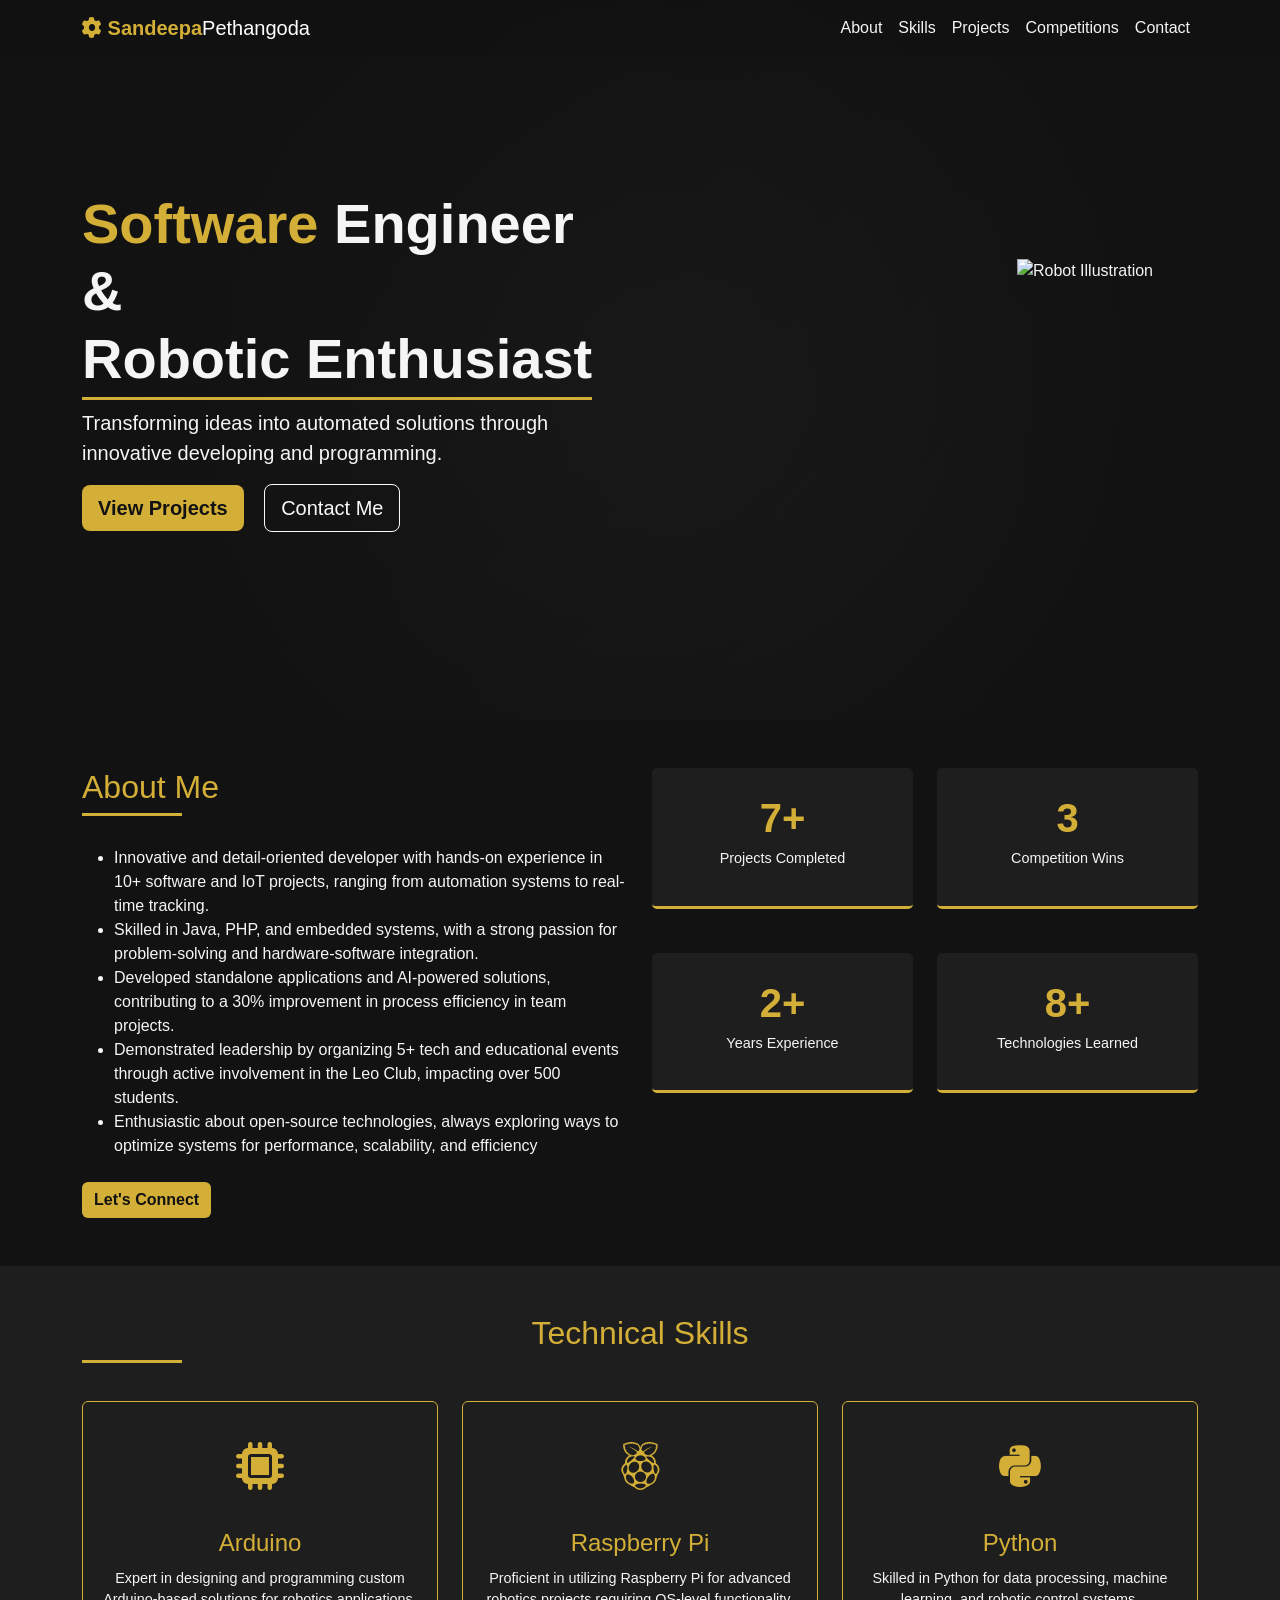
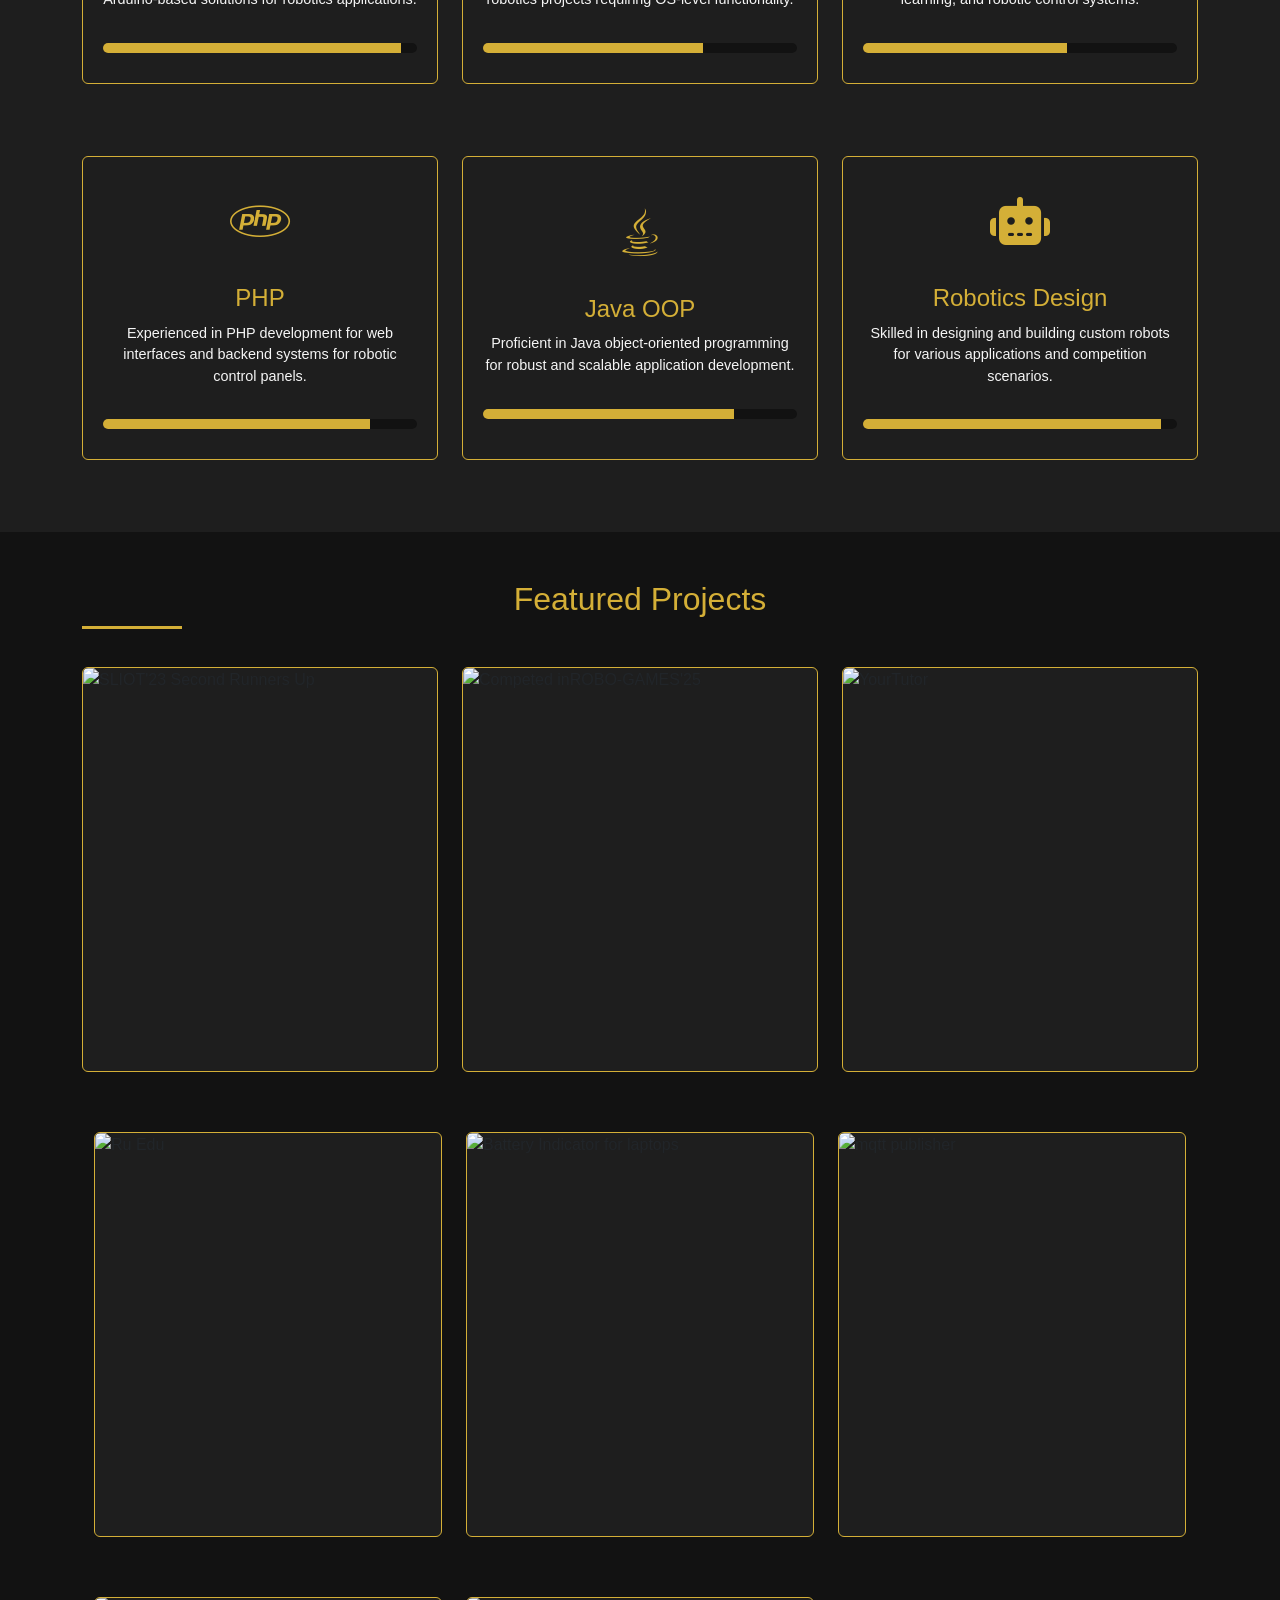
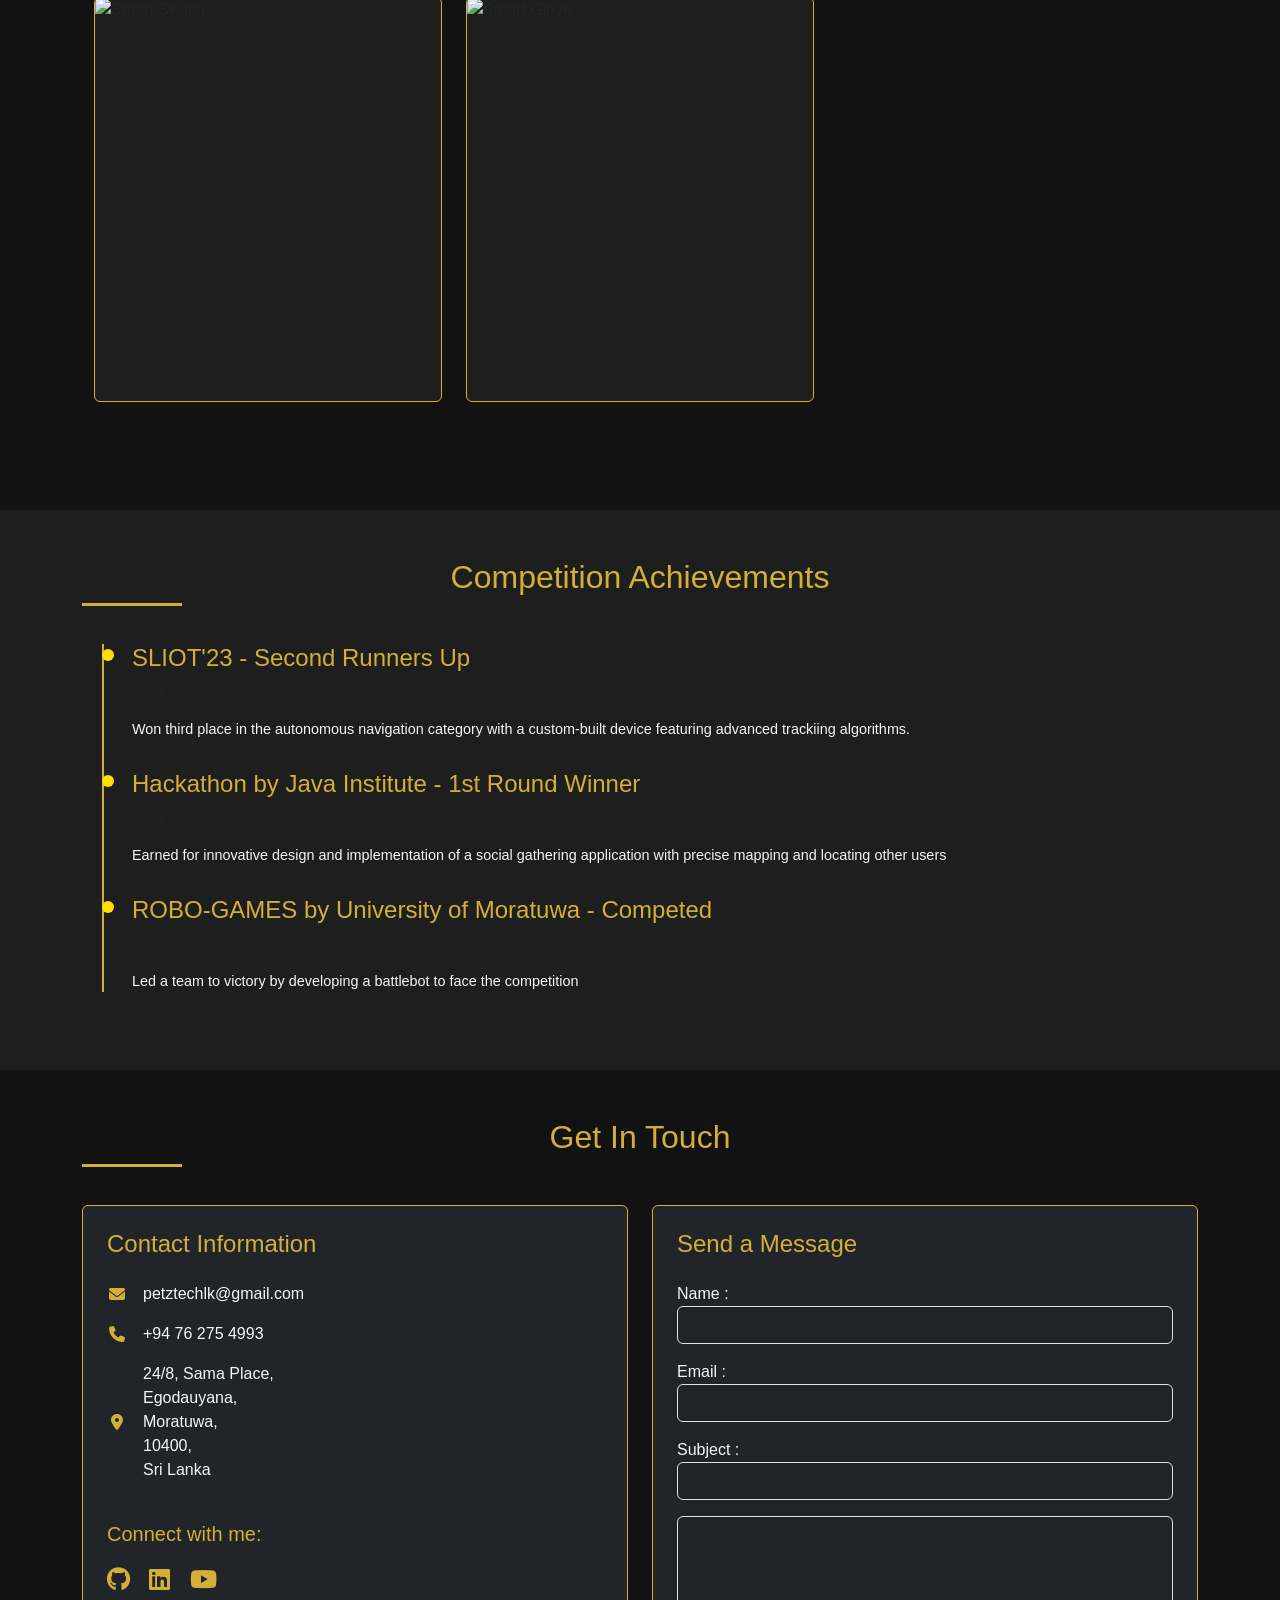
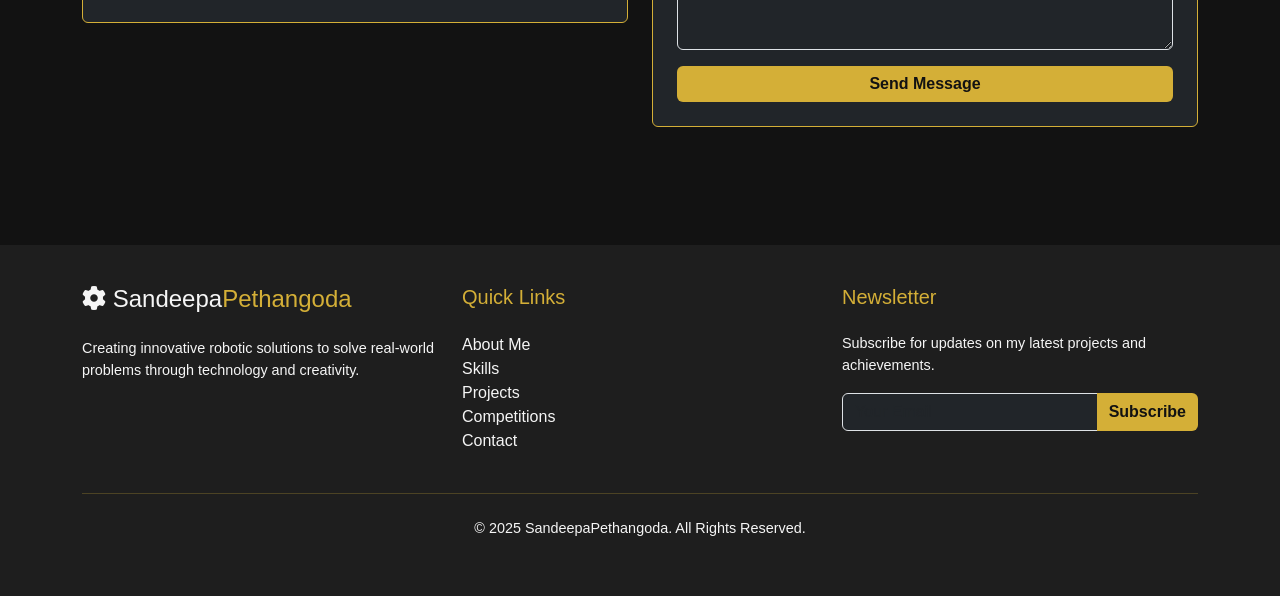
==== index.html @ 83a2bccf "Update index.html" ====
<!DOCTYPE html>
<html lang="en">

<head>
    <meta charset="UTF-8">
    <meta name="viewport" content="width=device-width, initial-scale=1.0">
    <link rel="icon" href="./gear.png" type="image/png">
    <title>Sandeepa Pethangoda</title>
    <link href="https://cdnjs.cloudflare.com/ajax/libs/bootstrap/5.3.0/css/bootstrap.min.css" rel="stylesheet">
    <link href="https://cdnjs.cloudflare.com/ajax/libs/font-awesome/6.4.0/css/all.min.css" rel="stylesheet">
    <link rel="stylesheet" href="style.css">

</head>

<body>
    <nav class="navbar navbar-expand-lg navbar-dark fixed-top" style="background-color: rgba(18, 18, 18, 0.9);">
        <div class="container">
            <a class="navbar-brand" href="#">
                <span class="animated-gear"><i class="fas fa-cog gold-text"></i></span>
                <span class="gold-text fw-bold">Sandeepa</span>Pethangoda
            </a>
            <button class="navbar-toggler" type="button" data-bs-toggle="collapse" data-bs-target="#navbarNav"
                aria-controls="navbarNav" aria-expanded="false" aria-label="Toggle navigation">
                <span class="navbar-toggler-icon"></span>
            </button>
            <div class="collapse navbar-collapse" id="navbarNav">
                <ul class="navbar-nav ms-auto">
                    <li class="nav-item">
                        <a class="nav-link" href="#about">About</a>
                    </li>
                    <li class="nav-item">
                        <a class="nav-link" href="#skills">Skills</a>
                    </li>
                    <li class="nav-item">
                        <a class="nav-link" href="#projects">Projects</a>
                    </li>
                    <li class="nav-item">
                        <a class="nav-link" href="#competitions">Competitions</a>
                    </li>
                    <li class="nav-item">
                        <a class="nav-link" href="#contact">Contact</a>
                    </li>
                </ul>
            </div>
        </div>
    </nav>

    <section class="hero-section d-flex align-items-center">
                <div class="circuit-background"></div>
        <div class="container hero-content">
            <div class="row">
                <div class="col-lg-6">
                    <h1 class="display-4 fw-bold">
                        <span class="gold-text">Software</span> Engineer &
                        <span class="gold-accent">Robotic Enthusiast</span>
                    </h1>
                    <p class="lead mt-2">Transforming ideas into automated solutions through innovative developing and
                        programming.</p>
                    <div class="mt-2">
                        <a href="#projects" class="btn btn-gold btn-lg me-3">View Projects</a>
                        <a href="#contact" class="btn btn-outline-light btn-lg">Contact Me</a>
                    </div>
                </div>
                <div class="col-lg-6 position-relative">
                    <div class="robot-animation">
                        <img src="https://i.ibb.co/PGDkMLRR/Whats-App-Image-2025-03-27-at-00-35-04-030fbc95.jpg"
                            alt="Robot Illustration" class="img-fluid">
                    </div>
                </div>
            </div>
        </div>
    </section>

    <section id="about" class="py-5">
        <div class="container">
            <div class="row">
                <div class="col-lg-6">
                    <h2 class="section-title gold-text">About Me</h2>
                    <p>
                    <ul>
                        <li>
                            Innovative and detail-oriented developer with hands-on experience in 10+ software and IoT
                            projects, ranging from automation systems to real-time tracking.
                        </li>
                        <li>
                            Skilled in Java, PHP, and embedded systems, with a strong passion for problem-solving and
                            hardware-software integration.
                        </li>
                        <li>
                            Developed standalone applications and AI-powered solutions, contributing to a 30%
                            improvement in
                            process efficiency in team projects.
                        </li>
                        <li>
                            Demonstrated leadership by organizing 5+ tech and educational events through active
                            involvement
                            in the Leo Club, impacting over 500 students.
                        </li>
                        <li>
                            Enthusiastic about open-source technologies, always exploring ways to optimize systems for
                            performance, scalability, and efficiency
                        </li>
                    </ul>
                    </p>
                    <div class="mt-4">
                        <a href="#contact" class="btn btn-gold">Let's Connect</a>
                    </div>
                </div>
                <div class="col-lg-6">
                    <div class="row mt-4 mt-lg-0">
                        <div class="col-6 mb-4">
                            <div class="counter-box">
                                <div class="counter-number" data-count="7">7+</div>
                                <p>Projects Completed</p>
                            </div>
                        </div>
                        <div class="col-6 mb-4">
                            <div class="counter-box">
                                <div class="counter-number" data-count="2">3</div>
                                <p>Competition Wins</p>
                            </div>
                        </div>
                        <div class="col-6">
                            <div class="counter-box">
                                <div class="counter-number" data-count="2">2+</div>
                                <p>Years Experience</p>
                            </div>
                        </div>
                        <div class="col-6">
                            <div class="counter-box">
                                <div class="counter-number" data-count="8">8+</div>
                                <p>Technologies Learned</p>
                            </div>
                        </div>
                    </div>
                </div>
            </div>
        </div>
    </section>

    <section id="skills" class="py-5" style="background-color: var(--dark-secondary);">
        <div class="container">
            <h2 class="section-title gold-text text-center mb-5">Technical Skills</h2>

            <div class="row mb-5">
                <div class="col-md-4 mb-4">
                    <div class="card skill-card">
                        <div class="skill-icon"><i class="fas fa-microchip"></i></div>
                        <h4>Arduino</h4>
                        <p>Expert in designing and programming custom Arduino-based solutions for robotics applications.
                        </p>
                        <div class="progress w-100 mt-3">
                            <div class="progress-bar" role="progressbar" style="width: 95%;" aria-valuenow="95"
                                aria-valuemin="0" aria-valuemax="100"></div>
                        </div>
                    </div>
                </div>
                <div class="col-md-4 mb-4">
                    <div class="card skill-card">
                        <div class="skill-icon"><i class="fab fa-raspberry-pi"></i></div>
                        <h4>Raspberry Pi</h4>
                        <p>Proficient in utilizing Raspberry Pi for advanced robotics projects requiring OS-level
                            functionality.</p>
                        <div class="progress w-100 mt-3">
                            <div class="progress-bar" role="progressbar" style="width: 70%;" aria-valuenow="70"
                                aria-valuemin="0" aria-valuemax="100"></div>
                        </div>
                    </div>
                </div>
                <div class="col-md-4 mb-4">
                    <div class="card skill-card">
                        <div class="skill-icon"><i class="fab fa-python"></i></div>
                        <h4>Python</h4>
                        <p>Skilled in Python for data processing, machine learning, and robotic control systems.</p>
                        <div class="progress w-100 mt-3">
                            <div class="progress-bar" role="progressbar" style="width: 65%;" aria-valuenow="65"
                                aria-valuemin="0" aria-valuemax="100"></div>
                        </div>
                    </div>
                </div>
            </div>

            <div class="row">
                <div class="col-md-4 mb-4">
                    <div class="card skill-card">
                        <div class="skill-icon"><i class="fab fa-php"></i></div>
                        <h4>PHP</h4>
                        <p>Experienced in PHP development for web interfaces and backend systems for robotic control
                            panels.</p>
                        <div class="progress w-100 mt-3">
                            <div class="progress-bar" role="progressbar" style="width: 85%;" aria-valuenow="85"
                                aria-valuemin="0" aria-valuemax="100"></div>
                        </div>
                    </div>
                </div>
                <div class="col-md-4 mb-4">
                    <div class="card skill-card">
                        <div class="skill-icon"><i class="fab fa-java"></i></div>
                        <h4>Java OOP</h4>
                        <p>Proficient in Java object-oriented programming for robust and scalable application
                            development.</p>
                        <div class="progress w-100 mt-3">
                            <div class="progress-bar" role="progressbar" style="width: 80%;" aria-valuenow="80"
                                aria-valuemin="0" aria-valuemax="100"></div>
                        </div>
                    </div>
                </div>
                <div class="col-md-4 mb-4">
                    <div class="card skill-card">
                        <div class="skill-icon"><i class="fas fa-robot"></i></div>
                        <h4>Robotics Design</h4>
                        <p>Skilled in designing and building custom robots for various applications and competition
                            scenarios.</p>
                        <div class="progress w-100 mt-3">
                            <div class="progress-bar" role="progressbar" style="width: 95%;" aria-valuenow="95"
                                aria-valuemin="0" aria-valuemax="100"></div>
                        </div>
                    </div>
                </div>
            </div>
        </div>
    </section>

    <section id="projects" class="py-5">
        <div class="container">
            <h2 class="section-title gold-text text-center mb-5">Featured Projects</h2>

            <div class="row d-flex justify-content-center mb-3">
                <div class="col-md-4 mb-4">
                    <div class="card project-card">
                        <img src="https://i.ibb.co/dRP1Z4j/Whats-App-Image-2025-04-20-at-22-43-07-39705fae.jpg"
                            alt="SLIOT'23 Second Runners Up" class="card-img-top">
                        <div class="project-overlay">
                            <h4 class="gold-text">SLIOT'23 Second Runners Up</h4>
                            <p class="mb-3">LoRa based data connectionless autonomous tracker system for boats</p>
                            <div class="mb-3">
                                <span class="badge badge-custom">Arduino</span>
                                <span class="badge badge-custom">C++</span>
                                <span class="badge badge-custom">Sensors</span>
                                <span class="badge badge-custom">LoRa</span>
                                <span class="badge badge-custom">MQTT</span>
                            </div>
                            <a href="#" class="btn btn-sm btn-gold">View Details</a>
                        </div>
                    </div>
                </div>

                <div class="col-md-4 mb-4">
                    <div class="card project-card">
                        <img src="https://i.ibb.co/tMXTFphb/Whats-App-Image-2025-04-20-at-22-48-39-0a8fd6c3.jpg"
                            alt="Competed inROBO-GAMES'25" class="card-img-top">
                        <div class="project-overlay">
                            <h4 class="gold-text">Competed in ROBO-GAMES'25</h4>
                            <p class="mb-3"></p>
                            <div class="mb-3">

                                <span class="badge badge-custom">Arduino C++</span>
                                <span class="badge badge-custom">RC</span>
                                <span class="badge badge-custom">IoT</span>
                            </div>
                            <a href="#" class="btn btn-sm btn-gold">View Details</a>
                        </div>
                    </div>
                </div>

                <div class="col-md-4 mb-4">
                    <div class="card project-card">
                        <img src="https://i.ibb.co/LzBC4S9g/66-EE2940-FD16-41-B0-BD84-9-E6-AE4-C09-AD7.png"
                            alt="YourTutor" class="card-img-top">
                        <div class="project-overlay">
                            <h4 class="gold-text">YourTutor - Web platform for tutors in Sri Lanka</h4>
                            <p class="mb-3">A web platform for tutors in Sri Lanka to connect with students and manage
                                their classes.</p>
                            <div class="mb-3">
                                <span class="badge badge-custom">PHP</span>
                                <span class="badge badge-custom">Bootstrap</span>
                                <span class="badge badge-custom">MySQL</span>
                                <span class="badge badge-custom">WebSockets</span>
                                <span class="badge badge-custom">Laravel</span>
                                </p>

                                <a href="#" class="btn btn-sm btn-gold">View Details</a>
                            </div>
                        </div>
                    </div>
                </div>

                <div class="row mt-3">
                    <div class="col-md-4 mb-4">
                        <div class="card project-card">
                            <img src="https://i.ibb.co/Cs38shvD/0-F6-BF469-E75-D-4-C4-D-9-F8-F-5-D551-A36-C5-F6.png"
                                alt="Ru Edu" class="card-img-top">
                            <div class="project-overlay">
                                <h4 class="gold-text">Ru Edu - Institute management portal</h4>
                                <p class="mb-3">
                                    A web platform for educational institutes to manage their operations and student
                                    information.</p>
                                </p>
                                <div class="mb-3">
                                    <span class="badge badge-custom">PHP</span>
                                    <span class="badge badge-custom">Bootstrap</span>
                                    <span class="badge badge-custom">WebSockets</span>
                                    <span class="badge badge-custom">Bar-Code</span>
                                </div>
                                <a href="#" class="btn btn-sm btn-gold">View Details</a>
                            </div>
                        </div>
                    </div>

                    <div class="col-md-4 mb-4">
                        <div class="card project-card">
                            <img src="https://i.ibb.co/8LbKL1JF/59130-F42-4646-47-C0-857-E-983-A1298-B2-FA.png"
                                alt="Battery Indicator for laptops" class="card-img-top">
                            <div class="project-overlay">
                                <h4 class="gold-text">Battery Notifier for Laptops</h4>
                                <p class="mb-3">A compact device to monitor and notify laptop battery status in
                                    real-time.</p>
                                <div class="mb-3">
                                    <span class="badge badge-custom">Python</span>
                                    <span class="badge badge-custom">INNO setup</span>
                                    <span class="badge badge-custom">CLI</span>
                                </div>
                                <a href="#" class="btn btn-sm btn-gold">View Details</a>
                            </div>
                        </div>
                    </div>
                    <div class="col-md-4 mb-4">
                        <div class="card project-card">
                            <img src="https://i.ibb.co/dsrmGZtY/image.png" alt="mqtt publisher" class="card-img-top">
                            <div class="project-overlay p-2 ">
                                <h4 class="gold-text">MQTT publisher application</h4>
                                <p class="mb-3">A very usefull application when it comes to reliable communication in
                                    IOT.</p>
                                <div class="mb-3">
                                    <span class="badge badge-custom">JavaScript</span>
                                    <span class="badge badge-custom">HTML</span>
                                    <span class="badge badge-custom">Bootstrap</span>
                                </div>
                                <a href="#" class="btn btn-sm btn-gold">View Details</a>
                            </div>
                        </div>
                    </div>
                </div>
                <div class="row mt-3">
                    <div class="col-md-4 mb-4">
                        <div class="card project-card">
                            <img src="https://i.ibb.co/YT3381k5/635-AFE5-A-E66-B-4-DE7-A8-FB-9889-D0-CFB302.png"
                                alt="Smart Switch" class="card-img-top">
                            <div class="project-overlay">
                                <h4 class="gold-text">A wifi / MQTT used smart swith from an esp01s</h4>
                                <p class="mb-3">The smart switch every room need with minimal size and prequisites</p>
                                </p>
                                <div class="mb-3">
                                    <span class="badge badge-custom">Arduino c</span>
                                    <span class="badge badge-custom">MQTT</span>
                                    <span class="badge badge-custom">EasyEDA</span>

                                </div>
                                <a href="#" class="btn btn-sm btn-gold">View Details</a>
                            </div>
                        </div>
                    </div>
                    <div class="col-md-4 mb-4">
                        <div class="card project-card">
                            <img src="https://i.ibb.co/TD53FdRd/D1366-FD3-B17-B-4057-9923-7-A44-D370-F68-E.png"
                                alt="Smart Glove" class="card-img-top">
                            <div class="project-overlay">
                                <h4 class="gold-text">A smart glove capable of mimicing keyboard special characters used in presenting</h4>
                                <p class="mb-3">While presenting holding a remote is not very ideal. Instead use the
                                    smart glove with all the key combinations and a laser pointer embedded</p>
                                </p>
                                <div class="mb-3">
                                    <span class="badge badge-custom">Arduino c</span>
                                    <span class="badge badge-custom">NRFL01</span>
                                    <span class="badge badge-custom">Bluetooth</span>
                                    <span class="badge badge-custom">WiFi</span>

                                </div>
                                <a href="#" class="btn btn-sm btn-gold">View Details</a>
                            </div>
                        </div>
                    </div>
                </div>

            </div>
    </section>

    <section id="competitions" class="py-5" style="background-color: var(--dark-secondary);">
        <div class="container">
            <h2 class="section-title gold-text text-center mb-5">Competition Achievements</h2>

            <div class="timeline">
                <div class="timeline-item">
                    <h4 class="gold-text">SLIOT'23 - Second Runners Up</h4>
                    <p class="text-muted">2024</p>
                    <p>Won third place in the autonomous navigation category with a custom-built device featuring
                        advanced trackiing algorithms.</p>
                </div>

                <div class="timeline-item">
                    <h4 class="gold-text">Hackathon by Java Institute - 1st Round Winner</h4>
                    <p class="text-muted">2023</p>
                    <p>Earned for innovative design and implementation of a social gathering application with precise
                        mapping and locating other users </p>
                </div>

                <div class="timeline-item">
                    <h4 class="gold-text">ROBO-GAMES by University of Moratuwa - Competed</h4>
                    <p class="text-muted">2025</p>
                    <p>Led a team to victory by developing a battlebot to face the competition</p>
                </div>
            </div>
        </div>
    </section>

    <section id="contact" class="py-5">
        <div class="container">
            <h2 class="section-title gold-text text-center mb-5">Get In Touch</h2>

            <div class="row">
                <div class="col-lg-6 mb-4 mb-lg-0">
                    <div class="card bg-dark p-4">
                        <h4 class="gold-text mb-4">Contact Information</h4>
                        <div class="d-flex align-items-center mb-3">
                            <i class="fas fa-envelope gold-text me-3 fa-fw"></i>
                            <span>petztechlk@gmail.com</span>
                        </div>
                        <div class="d-flex align-items-center mb-3">
                            <i class="fas fa-phone gold-text me-3 fa-fw"></i>
                            <span>+94 76 275 4993</span>
                        </div>
                        <div class="d-flex align-items-center mb-3">
                            <i class="fas fa-map-marker-alt gold-text me-3 fa-fw"></i>
                            <span>24/8, Sama Place,<br> Egodauyana,<br> Moratuwa,<br> 10400,<br>Sri Lanka</span>
                        </div>
                        <div class="mt-4">
                            <h5 style="color: var(--gold-primary);">Connect with me:</h5>
                            <div class="mt-3">
                                <a href="https://sandeepapethangoda.github.io" class="social-icon"><i
                                        class="fab fa-github"></i></a>
                                <a href="https://www.linkedin.com/in/SandeepaPethangoda" class="social-icon"><i
                                        class="fab fa-linkedin"></i></a>
                                <a href="https://www.youtube.com/@petztech" class="social-icon"><i
                                        class="fab fa-youtube"></i></a>
                            </div>
                        </div>
                    </div>
                </div>

                <div class="col-lg-6">
                    <div class="card bg-dark p-4">
                        <h4 class="gold-text mb-4">Send a Message</h4>
                        <form id="contact-form">
                            <div class="mb-3">
                                <span>Name :</span>
                                <input type="text" class="form-control bg-dark text-light border-gold" id="name"
                                    placeholder="Your Name">
                            </div>
                            <div class="mb-3">
                                <span>Email :</span>
                                <input type="email" class="form-control bg-dark text-light border-gold" id="email"
                                    placeholder="Your Email">
                            </div>
                            <div class="mb-3">
                                <span>Subject :</span>
                                <input type="text" class="form-control bg-dark text-light border-gold" id="subject"
                                    placeholder="Subject">
                            </div>
                            <div class="mb-3">
                                <textarea class="form-control bg-dark text-light border-gold" id="message" rows="5"
                                    placeholder="Your Message"></textarea>
                            </div>
                            <button type="submit" class="btn btn-gold w-100">Send Message</button>
                        </form>
                    </div>
                </div>


            </div>
        </div>
    </section>

    <footer>
        <div class="container">
            <div class="row">
                <div class="col-lg-4 mb-4 mb-lg-0">
                    <h4 class="gold-text mb-4">
                        <span class="animated-gear"><i class="fas fa-cog"></i></span>
                        <span>Sandeepa</span>Pethangoda
                    </h4>
                    <p>Creating innovative robotic solutions to solve real-world problems through technology and
                        creativity.</p>
                </div>
                <div class="col-lg-4 mb-4 mb-lg-0">
                    <h5 class="gold-text mb-4">Quick Links</h5>
                    <ul class="list-unstyled">
                        <li><a href="#about" class="nav-link">About Me</a></li>
                        <li><a href="#skills" class="nav-link">Skills</a></li>
                        <li><a href="#projects" class="nav-link">Projects</a></li>
                        <li><a href="#competitions" class="nav-link">Competitions</a></li>
                        <li><a href="#contact" class="nav-link">Contact</a></li>
                    </ul>
                </div>
                <div class="col-lg-4">
                    <h5 class="gold-text mb-4">Newsletter</h5>
                    <p>Subscribe for updates on my latest projects and achievements.</p>
                    <div class="input-group mb-3">
                        <input type="email" class="form-control bg-dark text-light" placeholder="Your Email">
                        <button class="btn btn-gold" type="button">Subscribe</button>
                    </div>
                </div>
            </div>
            <hr class="mt-4 mb-4" style="border-color: var(--gold-primary);">
            <div class="text-center">
                <p>© 2025 SandeepaPethangoda. All Rights Reserved.</p>
            </div>
        </div>
    </footer>
    <script type="text/javascript" src="https://cdn.jsdelivr.net/npm/@emailjs/browser@4/dist/email.min.js">
    </script>
    <script>


        emailjs.init({
            publicKey: 'h7m4VKXrHjF6c3QxW',
            // Do not allow headless browsers
            blockHeadless: true,
            limitRate: {
                // Set the limit rate for the application
                id: 'app',
                // Allow 1 request per 10s
                throttle: 10000,
            },
        });
        document.getElementById("contact-form").addEventListener("submit", function (e) {
            e.preventDefault();

            var templateParams = {
                name: document.getElementById("name").value,
                email: document.getElementById("email").value,
                subject: document.getElementById("subject").value,
                message: document.getElementById("message").value,
            };

            emailjs.send("service_jp2wpac", "template_lg4ewn6", templateParams).then(
                function (response) {
                    console.log("SUCCESS!", response.status, response.text);
                    alert("Message sent successfully!");
                    document.getElementById("contact-form").reset();
                },
                function (error) {
                    console.log("FAILED...", error);
                    alert("Oops! Something went wrong.");
                }
            );
        });


    </script>
    <script src="https://cdnjs.cloudflare.com/ajax/libs/bootstrap/5.3.0/js/bootstrap.bundle.min.js"></script>

</body>

</html>
---- style.css ----
:root {
    --dark-bg: #121212;
    --dark-secondary: #1e1e1e;
    --gold-primary: #d4af37;
    --gold-secondary: #ffdf00;
    --text-light: #f5f5f5;
}

body {
    background-color: var(--dark-bg);
    color: var(--text-light);
    font-family: 'Roboto', sans-serif;
}

.hero-section {
    background: linear-gradient(135deg, var(--dark-bg) 0%, var(--dark-secondary) 100%);
    min-height: 80vh;
    padding-top: 2px;
    position: relative;
    overflow: hidden;
}

.hero-section::before {
    content: "";
    position: absolute;
    top: 0;
    left: 0;
    right: 0;
    bottom: 0;
    background: radial-gradient(circle at 50% 50%, transparent 0%, var(--dark-bg) 70%);
    z-index: 1;
}

.hero-content {
    position: relative;
    z-index: 2;
}

.gold-text {
    color: var(--gold-primary);
}

.gold-accent {
    border-bottom: 3px solid var(--gold-primary);
    padding-bottom: 5px;
    display: inline-block;
}

.section-title {
    position: relative;
    margin-bottom: 40px;
}

.section-title::after {
    content: "";
    position: absolute;
    left: 0;
    bottom: -10px;
    width: 100px;
    height: 3px;
    background: var(--gold-primary);
}

.card {
    background-color: var(--dark-secondary);
    border: 1px solid var(--gold-primary);
    margin-bottom: 20px;
    transition: transform 0.3s ease, box-shadow 0.3s ease;
}

.card:hover {
    transform: translateY(-5px);
    box-shadow: 0 10px 20px rgba(212, 175, 55, 0.2);
}

.skill-card {
    height: 100%;
    display: flex;
    flex-direction: column;
    justify-content: center;
    align-items: center;
    padding: 20px;
    text-align: center;
}

 p {
    color: var(--text-light);
    font-size: 0.9rem;
}

.skill-card h4 {
    margin: 10px 0;
    color: var(--gold-primary);
}


.skill-icon {
    font-size: 3rem;
    margin-bottom: 15px;
    color: var(--gold-primary);
}

.project-card {
    position: relative;
    overflow: hidden;
    height: 45vh;
    object-fit: cover;
    
    /* width: min(100%, 300px); */
}

.project-overlay {
    position: absolute;
    top: 0;
    left: 0;
    width: 100%;
    height: 100%;
    background: rgba(18, 18, 18, 0.8);
    display: flex;
    flex-direction: column;
    justify-content: center;
    text-align: center;
    align-items: center;
    opacity: 0;
    transition: opacity 0.3s ease;
}

.project-card:hover .project-overlay {
    opacity: 1;
}

.badge-custom {
    background-color: var(--gold-primary);
    color: var(--dark-bg);
    margin-right: 5px;
}

.timeline {
    position: relative;
    padding-left: 50px;
}

.timeline::before {
    content: "";
    position: absolute;
    left: 20px;
    top: 0;
    bottom: 0;
    width: 2px;
    background: var(--gold-primary);
}

.timeline-item {
    position: relative;
    margin-bottom: 30px;
}

.timeline-item::before {
    content: "";
    position: absolute;
    left: -30px;
    top: 5px;
    width: 12px;
    height: 12px;
    border-radius: 50%;
    background: var(--gold-secondary);
}

.robot-animation {
    position: absolute;
    right: 10%;
    top: 20%;
    animation: float 6s ease-in-out infinite;
    z-index: 1;
}

@keyframes float {
    0% {
        transform: translateY(0px) rotate(0deg);
    }

    50% {
        transform: translateY(-20px) rotate(5deg);
    }

    100% {
        transform: translateY(0px) rotate(0deg);
    }
}

.circuit-background {
    position: absolute;
    top: 0;
    left: 0;
    right: 0;
    bottom: 0;
    background-image: url('https://i.ibb.co/QFzxZbck/my4.jpg');
    background-size: cover;
    opacity: 0.1;
    z-index: 0;
}

.nav-link {
    color: var(--text-light);
    font-weight: 500;
    transition: color 0.3s ease;
}

.nav-link:hover {
    color: var(--gold-primary);
}

.btn-gold {
    background-color: var(--gold-primary);
    color: var(--dark-bg);
    border: none;
    font-weight: bold;
    transition: all 0.3s ease;
}

span {
    color: var(--text-light);
}

.btn-gold:hover {
    background-color: var(--gold-secondary);
    transform: translateY(-2px);
    box-shadow: 0 5px 15px rgba(212, 175, 55, 0.3);
}

.progress {
    height: 10px;
    background-color: var(--dark-bg);
}

.progress-bar {
    background-color: var(--gold-primary);
}

.counter-box {
    text-align: center;
    padding: 20px;
    background-color: var(--dark-secondary);
    border-radius: 5px;
    margin-bottom: 20px;
    border-bottom: 3px solid var(--gold-primary);
}

.counter-number {
    font-size: 2.5rem;
    font-weight: bold;
    color: var(--gold-primary);
}

footer {
    background-color: var(--dark-secondary);
    padding: 40px 0;
    margin-top: 50px;
}

.social-icon {
    color: var(--gold-primary);
    font-size: 1.5rem;
    margin-right: 15px;
    transition: transform 0.3s ease;
}

.social-icon:hover {
    transform: translateY(-5px);
    color: var(--gold-secondary);
}

.animated-gear {
    display: inline-block;
    animation: spin 10s linear infinite;
}

@keyframes spin {
    from {
        transform: rotate(0deg);
    }

    to {
        transform: rotate(360deg);
    }
}
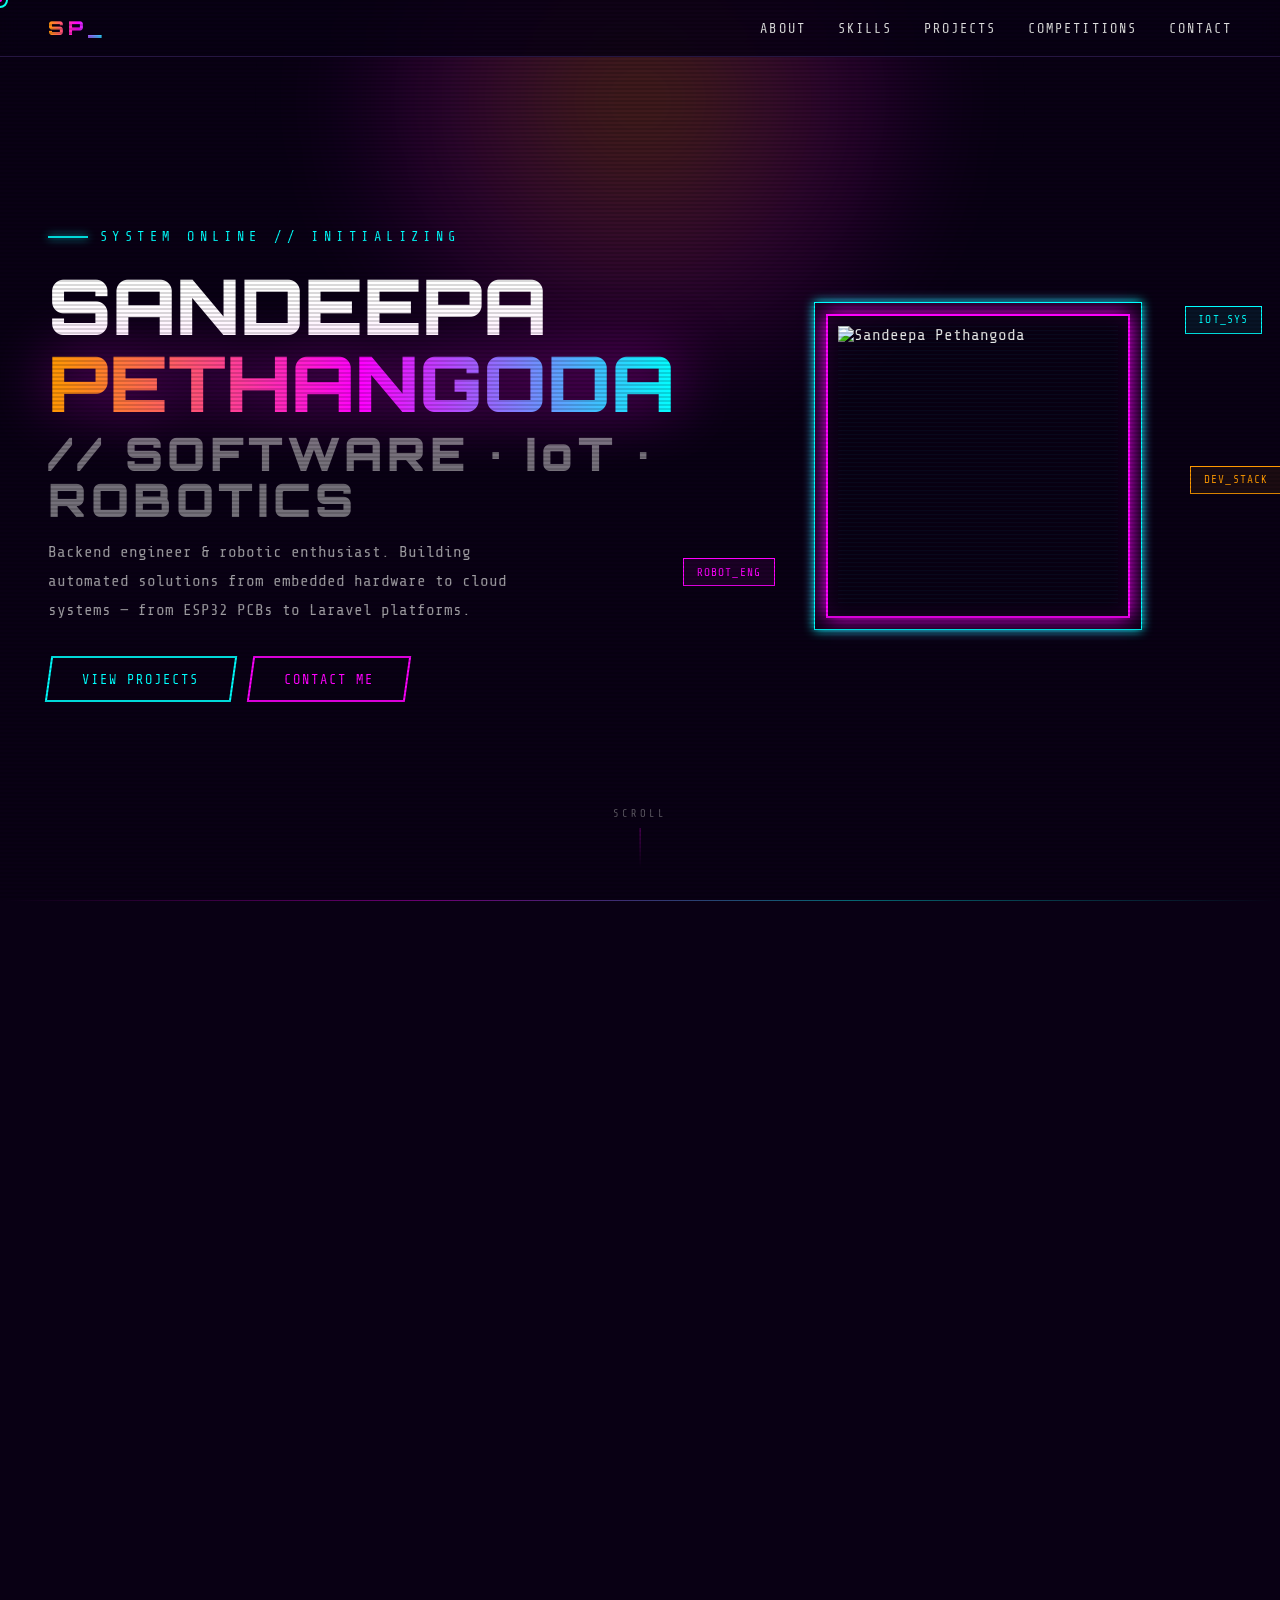
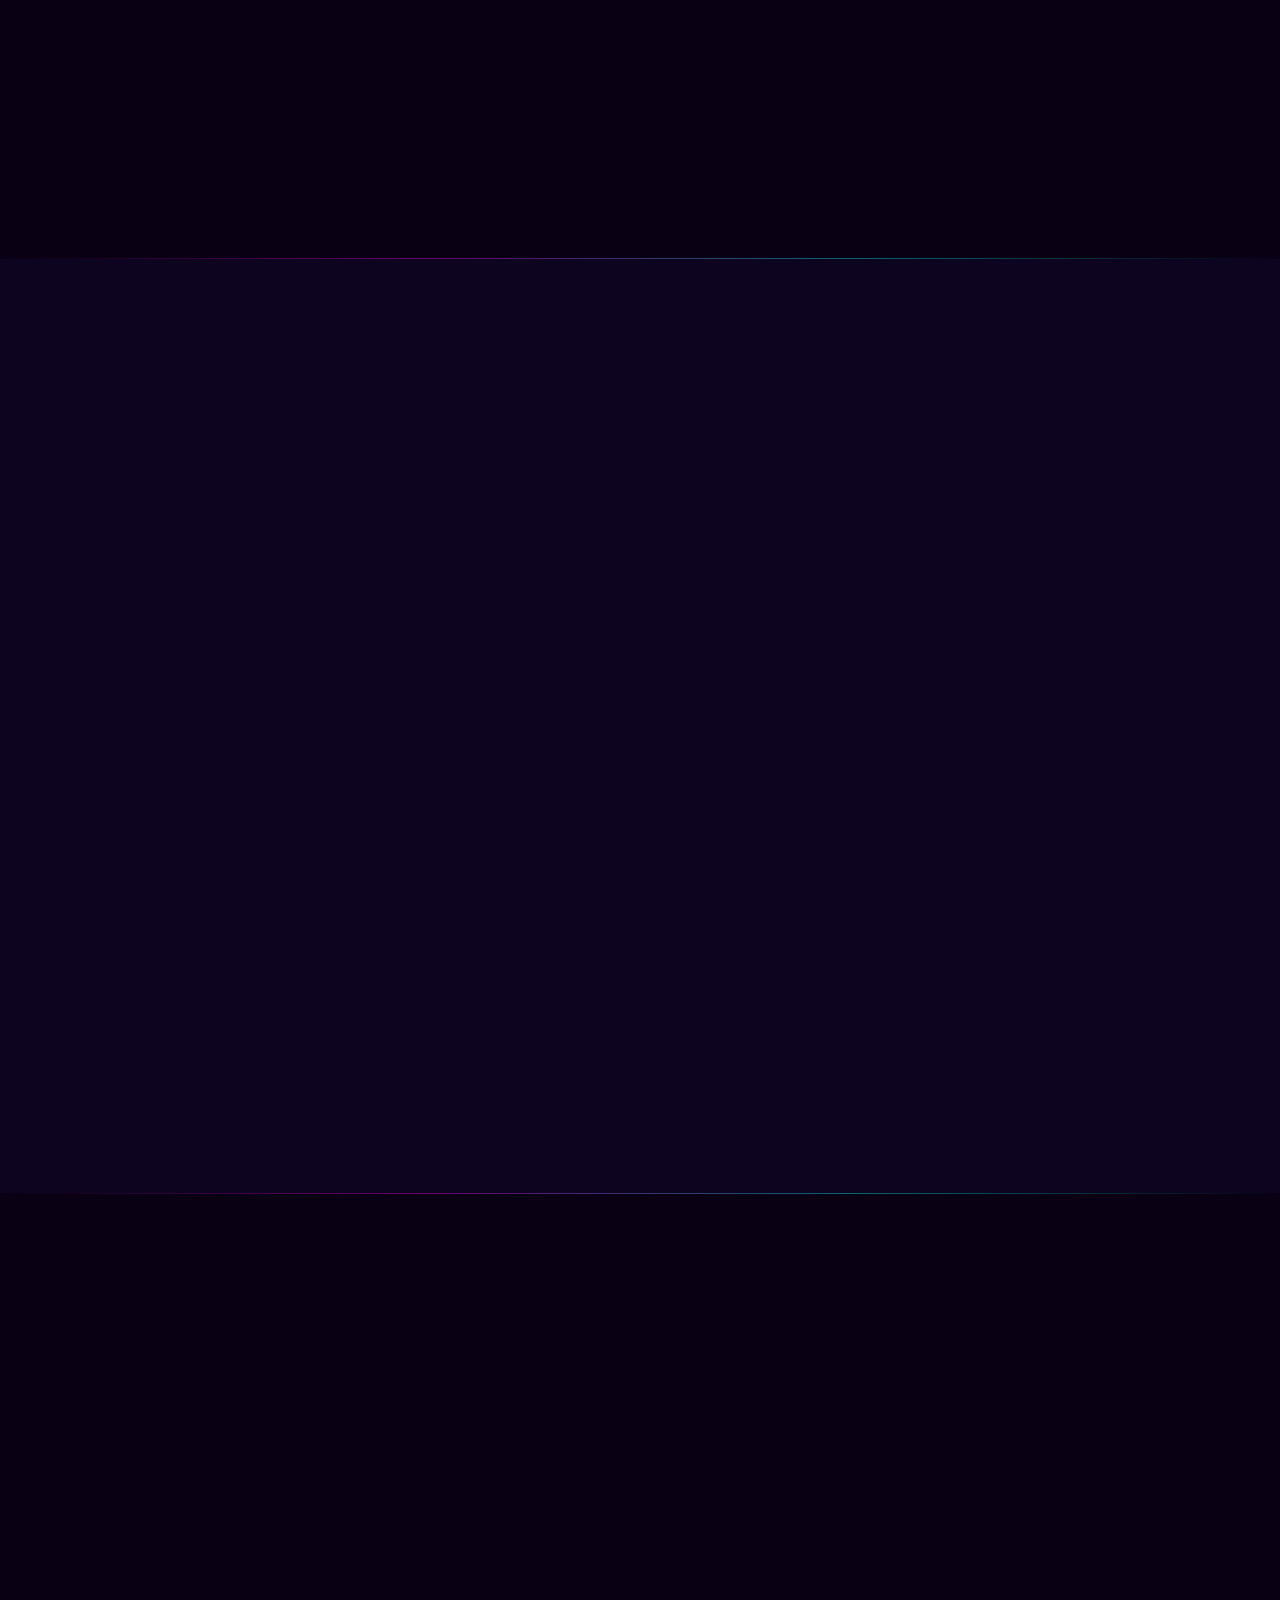
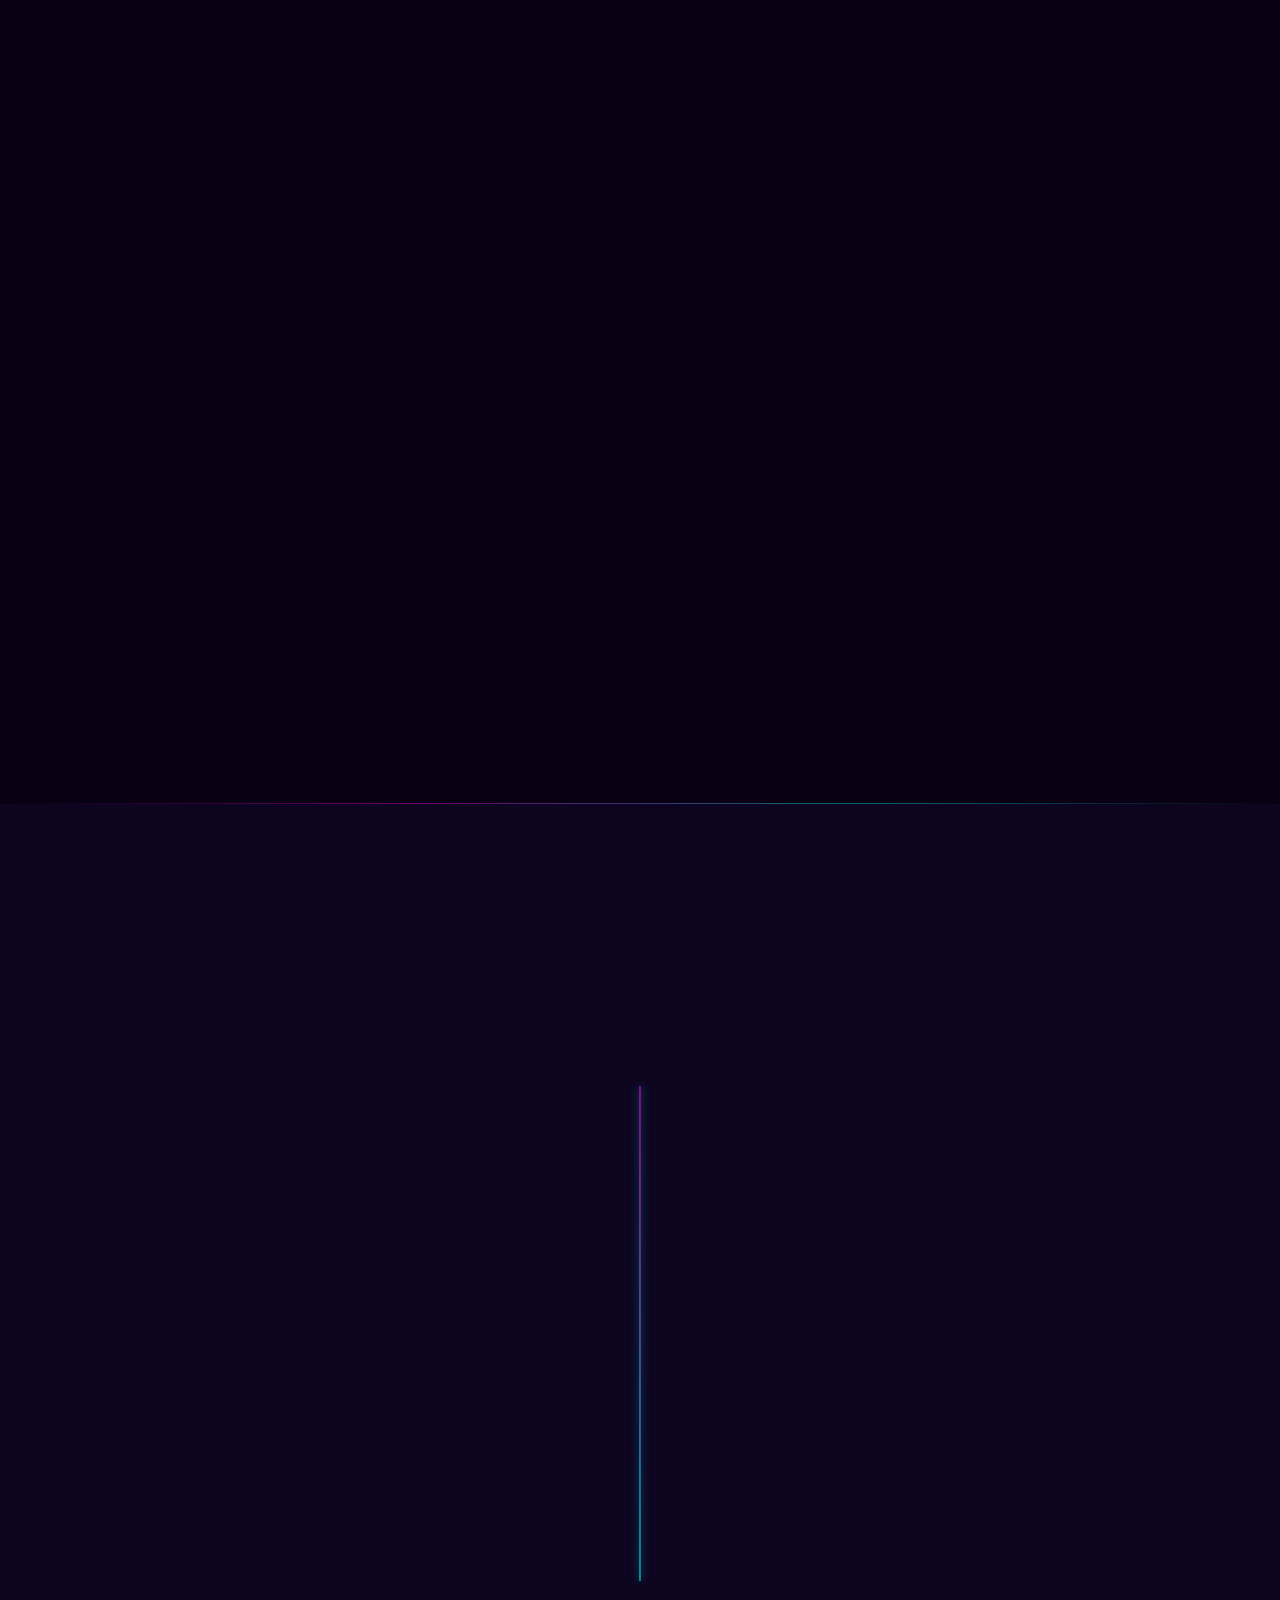
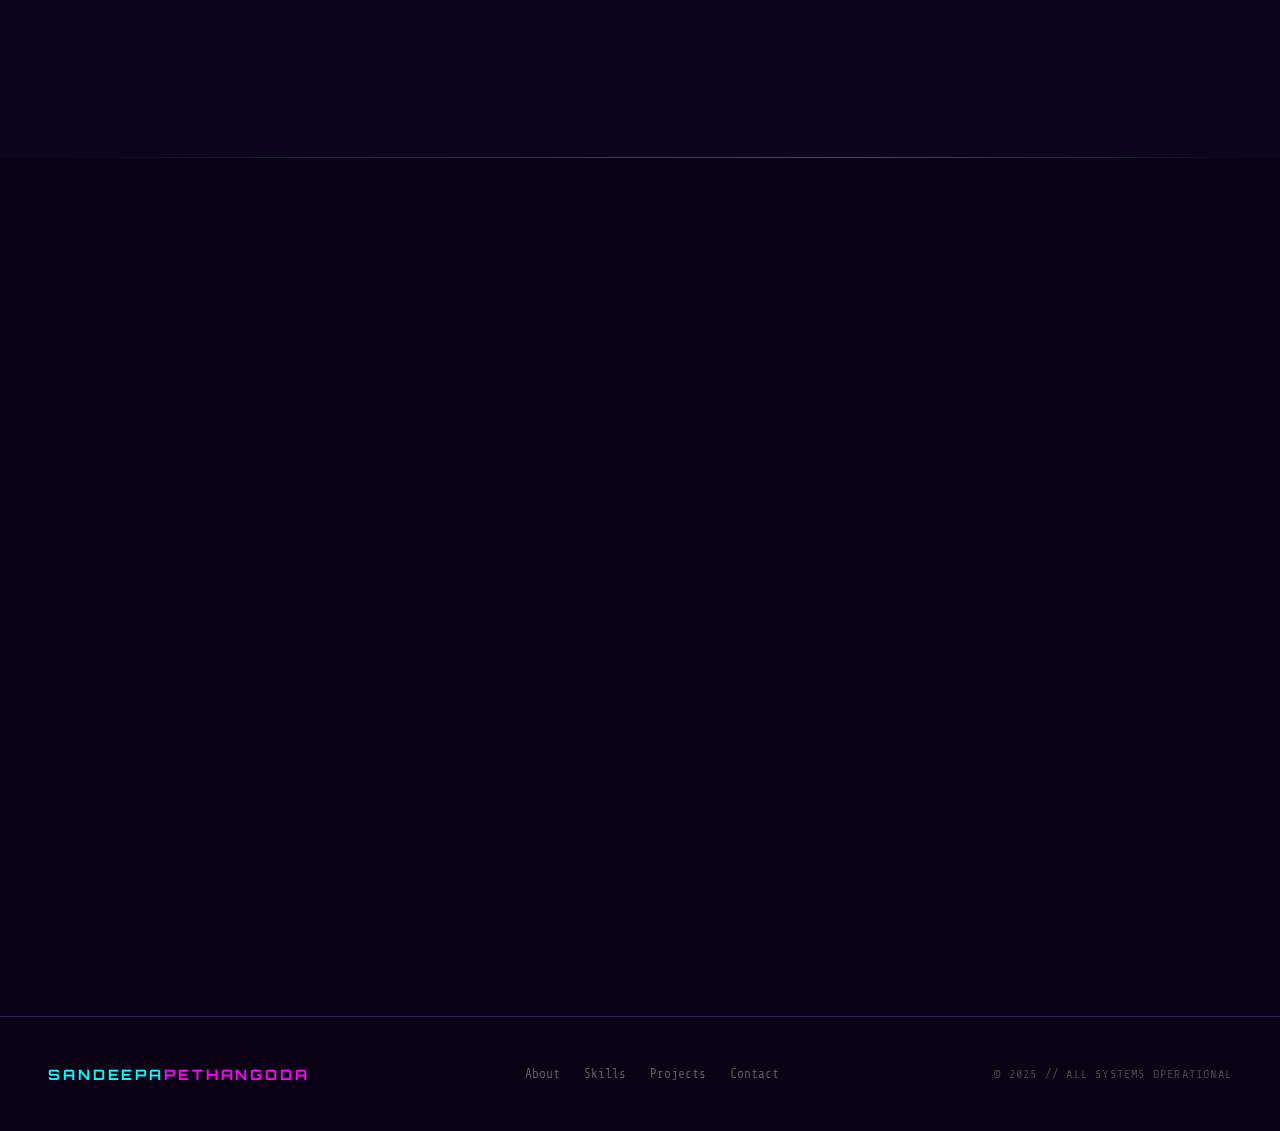
==== commit 1b9b75f3: "change of index" ====
--- a/index.html
+++ b/index.html
@@ -1,564 +1,1084 @@
 <!DOCTYPE html>
 <html lang="en">
-
 <head>
-    <meta charset="UTF-8">
-    <meta name="viewport" content="width=device-width, initial-scale=1.0">
-    <link rel="icon" href="./gear.png" type="image/png">
-    <title>Sandeepa Pethangoda</title>
-    <link href="https://cdnjs.cloudflare.com/ajax/libs/bootstrap/5.3.0/css/bootstrap.min.css" rel="stylesheet">
-    <link href="https://cdnjs.cloudflare.com/ajax/libs/font-awesome/6.4.0/css/all.min.css" rel="stylesheet">
-    <link rel="stylesheet" href="style.css">
-
+<meta charset="UTF-8">
+<meta name="viewport" content="width=device-width, initial-scale=1.0">
+<title>SANDEEPA PETHANGODA // ENGINEER</title>
+<link rel="preconnect" href="https://fonts.googleapis.com">
+<link rel="preconnect" href="https://fonts.gstatic.com" crossorigin>
+<link href="https://fonts.googleapis.com/css2?family=Orbitron:wght@400;700;900&family=Share+Tech+Mono&display=swap" rel="stylesheet">
+<style>
+  :root {
+    --bg: #090014;
+    --fg: #E0E0E0;
+    --card-bg: rgba(26, 16, 60, 0.85);
+    --magenta: #FF00FF;
+    --cyan: #00FFFF;
+    --orange: #FF9900;
+    --border-dark: #2D1B4E;
+    --font-head: 'Orbitron', sans-serif;
+    --font-mono: 'Share Tech Mono', monospace;
+  }
+
+  *, *::before, *::after { box-sizing: border-box; margin: 0; padding: 0; }
+
+  html { scroll-behavior: smooth; }
+
+  body {
+    background: var(--bg);
+    color: var(--fg);
+    font-family: var(--font-mono);
+    overflow-x: hidden;
+    cursor: none;
+  }
+
+  /* ── CUSTOM CURSOR ── */
+  #cursor {
+    position: fixed; width: 16px; height: 16px; border: 2px solid var(--cyan);
+    border-radius: 50%; pointer-events: none; z-index: 9999;
+    transform: translate(-50%, -50%);
+    transition: width .15s, height .15s, border-color .15s;
+    mix-blend-mode: difference;
+  }
+  #cursor-dot {
+    position: fixed; width: 4px; height: 4px;
+    background: var(--magenta); border-radius: 50%;
+    pointer-events: none; z-index: 9999;
+    transform: translate(-50%, -50%);
+  }
+
+  /* ── SCANLINES OVERLAY ── */
+  #scanlines {
+    position: fixed; inset: 0; z-index: 9000; pointer-events: none;
+    background: repeating-linear-gradient(
+      0deg,
+      transparent, transparent 2px,
+      rgba(0,0,0,0.15) 2px, rgba(0,0,0,0.15) 4px
+    );
+    animation: flicker 8s infinite;
+  }
+  @keyframes flicker {
+    0%,100%{opacity:1} 97%{opacity:1} 97.5%{opacity:.7} 98%{opacity:1} 98.5%{opacity:.8} 99%{opacity:1}
+  }
+
+  /* ── THREE.JS CANVAS ── */
+  #three-canvas {
+    position: fixed; inset: 0; z-index: 0;
+    pointer-events: none;
+  }
+
+  /* ── FLOATING SUN ── */
+  #sun {
+    position: fixed; z-index: 1; pointer-events: none;
+    width: 600px; height: 600px;
+    background: radial-gradient(circle, rgba(255,153,0,0.25) 0%, rgba(255,0,255,0.15) 50%, transparent 70%);
+    border-radius: 50%;
+    top: -200px; left: 50%; transform: translateX(-50%);
+    filter: blur(60px);
+    animation: sunPulse 6s ease-in-out infinite;
+  }
+  @keyframes sunPulse { 0%,100%{opacity:.6} 50%{opacity:1} }
+
+  /* ── NAV ── */
+  nav {
+    position: fixed; top: 0; left: 0; right: 0; z-index: 8000;
+    display: flex; align-items: center; justify-content: space-between;
+    padding: 1rem 3rem;
+    background: rgba(9,0,20,0.85);
+    backdrop-filter: blur(10px);
+    border-bottom: 1px solid var(--border-dark);
+  }
+  .nav-brand {
+    font-family: var(--font-head);
+    font-size: 1.2rem; font-weight: 900;
+    letter-spacing: 0.2em;
+    background: linear-gradient(90deg, var(--orange), var(--magenta), var(--cyan));
+    -webkit-background-clip: text; -webkit-text-fill-color: transparent;
+    background-clip: text;
+    text-shadow: none;
+  }
+  .nav-links { display: flex; gap: 2rem; list-style: none; }
+  .nav-links a {
+    color: var(--fg); text-decoration: none; font-family: var(--font-mono);
+    font-size: .85rem; letter-spacing: .15em; text-transform: uppercase;
+    transition: color .2s, text-shadow .2s;
+  }
+  .nav-links a:hover {
+    color: var(--cyan);
+    text-shadow: 0 0 10px var(--cyan);
+  }
+  .nav-hamburger { display: none; background: none; border: none; color: var(--cyan); font-size: 1.5rem; cursor: pointer; }
+
+  /* ── SECTION BASE ── */
+  section { position: relative; z-index: 10; }
+
+  /* ── HERO ── */
+  #hero {
+    min-height: 100vh;
+    display: flex; align-items: center;
+    padding: 6rem 3rem 4rem;
+    position: relative; overflow: hidden;
+  }
+  .hero-inner { max-width: 1200px; margin: 0 auto; width: 100%; display: grid; grid-template-columns: 1fr 1fr; gap: 3rem; align-items: center; }
+  .hero-eyebrow {
+    font-size: .85rem; letter-spacing: .4em; text-transform: uppercase;
+    color: var(--cyan); margin-bottom: 1.5rem;
+    display: flex; align-items: center; gap: .75rem;
+  }
+  .hero-eyebrow::before { content: ''; display: block; width: 40px; height: 2px; background: var(--cyan); box-shadow: 0 0 8px var(--cyan); }
+  .hero-title {
+    font-family: var(--font-head);
+    font-size: clamp(2.5rem, 6vw, 5rem);
+    font-weight: 900;
+    line-height: 1;
+    margin-bottom: 1rem;
+  }
+  .hero-title .line1 { color: #fff; display: block; }
+  .hero-title .line2 {
+    display: block;
+    background: linear-gradient(90deg, var(--orange), var(--magenta), var(--cyan));
+    -webkit-background-clip: text; -webkit-text-fill-color: transparent; background-clip: text;
+    filter: drop-shadow(0 0 30px rgba(255,0,255,0.5));
+  }
+  .hero-title .line3 { color: var(--fg); opacity: .5; display: block; font-size: .6em; letter-spacing: .1em; margin-top: .5rem; }
+  .hero-desc { color: var(--fg); opacity: .7; line-height: 1.8; margin-bottom: 2rem; max-width: 480px; }
+  .hero-btns { display: flex; gap: 1rem; flex-wrap: wrap; }
+
+  /* ── BUTTONS ── */
+  .btn {
+    font-family: var(--font-mono); font-size: .85rem; letter-spacing: .15em; text-transform: uppercase;
+    padding: .85rem 2rem; border: 2px solid; cursor: pointer;
+    text-decoration: none; display: inline-block;
+    transition: all .2s ease-linear;
+    transform: skewX(-8deg);
+    position: relative; overflow: hidden;
+  }
+  .btn span { display: inline-block; transform: skewX(8deg); }
+  .btn-primary { border-color: var(--cyan); color: var(--cyan); background: transparent; }
+  .btn-primary:hover { background: var(--cyan); color: #000; box-shadow: 0 0 25px var(--cyan); transform: skewX(0); }
+  .btn-secondary { border-color: var(--magenta); color: var(--magenta); background: transparent; }
+  .btn-secondary:hover { background: var(--magenta); color: #fff; box-shadow: 0 0 25px var(--magenta); transform: skewX(0); }
+
+  /* ── HERO VISUAL (3D scene placeholder) ── */
+  .hero-visual {
+    position: relative; height: 400px;
+    display: flex; align-items: center; justify-content: center;
+  }
+  .hero-avatar-ring {
+    position: relative; width: 280px; height: 280px;
+  }
+  .hero-avatar-ring::before {
+    content: ''; position: absolute; inset: -12px;
+    border: 2px solid var(--magenta);
+    box-shadow: 0 0 20px var(--magenta), inset 0 0 20px rgba(255,0,255,0.1);
+    animation: ringRotate 8s linear infinite;
+  }
+  .hero-avatar-ring::after {
+    content: ''; position: absolute; inset: -24px;
+    border: 1px solid var(--cyan);
+    box-shadow: 0 0 10px var(--cyan);
+    animation: ringRotate 12s linear infinite reverse;
+  }
+  @keyframes ringRotate { to { transform: rotate(360deg); } }
+  .hero-avatar-img {
+    width: 100%; height: 100%; object-fit: cover;
+    filter: saturate(1.3) contrast(1.1);
+  }
+  .hero-avatar-scanlines {
+    position: absolute; inset: 0; pointer-events: none;
+    background: repeating-linear-gradient(0deg, transparent 0px, transparent 3px, rgba(0,255,255,0.03) 3px, rgba(0,255,255,0.03) 4px);
+  }
+  .floating-badge {
+    position: absolute; font-family: var(--font-mono); font-size: .7rem; letter-spacing: .1em;
+    padding: .4rem .8rem; border: 1px solid; text-transform: uppercase;
+    animation: float 3s ease-in-out infinite;
+  }
+  .badge-iot { border-color: var(--cyan); color: var(--cyan); top: 10%; right: -30px; background: rgba(0,255,255,0.08); animation-delay: 0s; }
+  .badge-robot { border-color: var(--magenta); color: var(--magenta); bottom: 20%; left: -40px; background: rgba(255,0,255,0.08); animation-delay: 1s; }
+  .badge-code { border-color: var(--orange); color: var(--orange); top: 50%; right: -50px; background: rgba(255,153,0,0.08); animation-delay: .5s; }
+  @keyframes float { 0%,100%{transform:translateY(0)} 50%{transform:translateY(-10px)} }
+
+  /* ── SECTION HEADERS ── */
+  .section-wrap { max-width: 1200px; margin: 0 auto; padding: 0 3rem; }
+  .section-header { margin-bottom: 4rem; }
+  .section-eyebrow {
+    font-size: .75rem; letter-spacing: .5em; text-transform: uppercase;
+    color: var(--magenta); display: flex; align-items: center; gap: .75rem; margin-bottom: .75rem;
+  }
+  .section-eyebrow::before { content: '>'; }
+  .section-title {
+    font-family: var(--font-head);
+    font-size: clamp(1.8rem, 4vw, 3.5rem); font-weight: 900;
+    color: #fff;
+    text-shadow: 0 0 40px rgba(255,255,255,0.1);
+  }
+  .section-title .accent { color: var(--cyan); text-shadow: 0 0 20px var(--cyan); }
+
+  /* ── ABOUT ── */
+  #about { padding: 8rem 0; }
+  .about-grid { display: grid; grid-template-columns: 1fr 1fr; gap: 4rem; align-items: start; }
+  .about-text p { line-height: 1.9; opacity: .8; margin-bottom: 1.2rem; }
+  .about-stats { display: grid; grid-template-columns: 1fr 1fr; gap: 1px; background: var(--border-dark); }
+  .stat-box {
+    background: var(--card-bg); padding: 2rem; text-align: center;
+    border-top: 2px solid transparent;
+    transition: border-color .2s;
+    backdrop-filter: blur(10px);
+  }
+  .stat-box:hover { border-top-color: var(--cyan); }
+  .stat-num {
+    font-family: var(--font-head); font-size: 3rem; font-weight: 900;
+    background: linear-gradient(135deg, var(--orange), var(--magenta));
+    -webkit-background-clip: text; -webkit-text-fill-color: transparent; background-clip: text;
+    display: block;
+  }
+  .stat-label { font-size: .75rem; letter-spacing: .2em; text-transform: uppercase; opacity: .6; margin-top: .5rem; }
+
+  /* ── SKILLS ── */
+  #skills { padding: 8rem 0; background: rgba(26,16,60,0.3); }
+  .skills-grid { display: grid; grid-template-columns: repeat(3, 1fr); gap: 1.5rem; }
+  .skill-card {
+    background: var(--card-bg); border: 1px solid rgba(255,0,255,0.2);
+    border-top: 2px solid var(--cyan); padding: 1.75rem;
+    backdrop-filter: blur(10px);
+    transition: transform .2s, box-shadow .2s, border-color .2s;
+    position: relative; overflow: hidden;
+  }
+  .skill-card::before {
+    content: ''; position: absolute; inset: 0;
+    background: linear-gradient(135deg, rgba(0,255,255,0.03), transparent);
+    opacity: 0; transition: opacity .2s;
+  }
+  .skill-card:hover { transform: translateY(-4px); box-shadow: 0 0 30px rgba(0,255,255,0.15); }
+  .skill-card:hover::before { opacity: 1; }
+  .skill-icon-wrap {
+    width: 50px; height: 50px;
+    display: flex; align-items: center; justify-content: center;
+    border: 1px solid var(--magenta);
+    margin-bottom: 1rem; font-size: 1.5rem;
+    transform: rotate(45deg);
+    box-shadow: 0 0 15px rgba(255,0,255,0.3);
+    transition: transform .2s;
+  }
+  .skill-icon-wrap span { transform: rotate(-45deg); display: block; }
+  .skill-card:hover .skill-icon-wrap { transform: rotate(90deg); }
+  .skill-name { font-family: var(--font-head); font-size: .9rem; font-weight: 700; color: var(--cyan); margin-bottom: .5rem; letter-spacing: .1em; }
+  .skill-desc { font-size: .8rem; opacity: .6; line-height: 1.6; margin-bottom: 1rem; }
+  .skill-bar-track { height: 2px; background: var(--border-dark); position: relative; overflow: visible; }
+  .skill-bar-fill {
+    height: 100%; background: linear-gradient(90deg, var(--magenta), var(--cyan));
+    box-shadow: 0 0 8px var(--cyan);
+    position: relative;
+    transition: width 1.5s cubic-bezier(0.16, 1, 0.3, 1);
+    width: 0;
+  }
+  .skill-bar-fill::after {
+    content: ''; position: absolute; right: -3px; top: -3px;
+    width: 8px; height: 8px; border-radius: 50%;
+    background: var(--cyan); box-shadow: 0 0 6px var(--cyan);
+  }
+  .skill-pct { font-size: .7rem; color: var(--cyan); text-align: right; margin-top: .4rem; letter-spacing: .1em; }
+
+  /* ── PROJECTS ── */
+  #projects { padding: 8rem 0; }
+  .projects-grid { display: grid; grid-template-columns: repeat(3, 1fr); gap: 1.5rem; }
+  .project-card {
+    background: var(--card-bg); border: 1px solid var(--border-dark);
+    border-top: 2px solid var(--magenta); overflow: hidden;
+    position: relative; cursor: pointer;
+    transition: transform .2s, box-shadow .2s;
+    backdrop-filter: blur(10px);
+  }
+  .project-card:hover { transform: translateY(-6px); box-shadow: 0 0 40px rgba(255,0,255,0.2); }
+  .project-img { width: 100%; height: 200px; object-fit: cover; display: block; filter: saturate(0.7) contrast(1.1); transition: filter .3s; }
+  .project-card:hover .project-img { filter: saturate(1.4) contrast(1.2); }
+  .project-body { padding: 1.25rem; }
+  .project-tags { display: flex; flex-wrap: wrap; gap: .4rem; margin-bottom: .75rem; }
+  .project-tag {
+    font-size: .65rem; letter-spacing: .1em; text-transform: uppercase;
+    padding: .25rem .5rem; border: 1px solid rgba(0,255,255,0.4);
+    color: var(--cyan); background: rgba(0,255,255,0.06);
+    transform: skewX(-4deg);
+  }
+  .project-title { font-family: var(--font-head); font-size: .85rem; font-weight: 700; color: var(--fg); line-height: 1.4; margin-bottom: .5rem; }
+  .project-desc { font-size: .75rem; opacity: .55; line-height: 1.6; }
+  .project-link {
+    display: inline-flex; align-items: center; gap: .4rem;
+    font-size: .7rem; letter-spacing: .15em; text-transform: uppercase;
+    color: var(--magenta); text-decoration: none;
+    margin-top: .75rem;
+    transition: color .2s, text-shadow .2s;
+  }
+  .project-link:hover { color: var(--cyan); text-shadow: 0 0 8px var(--cyan); }
+
+  /* ── COMPETITIONS TIMELINE ── */
+  #competitions { padding: 8rem 0; background: rgba(26,16,60,0.3); }
+  .timeline { position: relative; max-width: 800px; margin: 0 auto; }
+  .timeline::before {
+    content: ''; position: absolute; left: 50%; top: 0; bottom: 0; width: 1px;
+    background: linear-gradient(to bottom, var(--magenta), var(--cyan));
+    box-shadow: 0 0 10px var(--cyan);
+    transform: translateX(-50%);
+  }
+  .tl-item { display: grid; grid-template-columns: 1fr 1fr; gap: 2rem; margin-bottom: 3rem; position: relative; }
+  .tl-item:nth-child(odd) .tl-content { grid-column: 1; grid-row: 1; text-align: right; }
+  .tl-item:nth-child(even) .tl-content { grid-column: 2; grid-row: 1; text-align: left; }
+  .tl-dot {
+    position: absolute; left: 50%; top: .5rem;
+    width: 14px; height: 14px;
+    border: 2px solid var(--cyan);
+    background: var(--bg);
+    transform: translate(-50%, 0) rotate(45deg);
+    box-shadow: 0 0 12px var(--cyan);
+    z-index: 2;
+  }
+  .tl-year { font-size: .7rem; letter-spacing: .3em; color: var(--orange); text-transform: uppercase; margin-bottom: .5rem; }
+  .tl-title { font-family: var(--font-head); font-size: 1rem; font-weight: 700; color: var(--cyan); margin-bottom: .5rem; text-shadow: 0 0 8px rgba(0,255,255,0.5); }
+  .tl-desc { font-size: .8rem; opacity: .65; line-height: 1.6; }
+  .tl-award {
+    display: inline-block; font-size: .65rem; letter-spacing: .15em; text-transform: uppercase;
+    padding: .25rem .6rem; border: 1px solid var(--orange); color: var(--orange);
+    margin-bottom: .4rem; background: rgba(255,153,0,0.08);
+  }
+
+  /* ── CONTACT ── */
+  #contact { padding: 8rem 0; }
+  .contact-grid { display: grid; grid-template-columns: 1fr 1.3fr; gap: 3rem; }
+  .terminal-window {
+    border: 2px solid var(--cyan);
+    background: rgba(0,0,0,0.7);
+    box-shadow: 0 0 30px rgba(0,255,255,0.15);
+    backdrop-filter: blur(10px);
+  }
+  .terminal-bar {
+    display: flex; align-items: center; gap: .5rem;
+    padding: .6rem 1rem;
+    background: rgba(0,255,255,0.07);
+    border-bottom: 1px solid rgba(0,255,255,0.3);
+  }
+  .terminal-dot { width: 10px; height: 10px; border-radius: 50%; }
+  .terminal-dot.close { background: var(--magenta); }
+  .terminal-dot.min { background: var(--cyan); }
+  .terminal-dot.max { background: var(--orange); }
+  .terminal-title { font-size: .7rem; letter-spacing: .2em; text-transform: uppercase; color: var(--fg); opacity: .5; margin-left: .5rem; }
+  .terminal-body { padding: 1.5rem; }
+  .terminal-line { display: flex; gap: .75rem; margin-bottom: .75rem; font-size: .85rem; line-height: 1.6; }
+  .terminal-prompt { color: var(--magenta); flex-shrink: 0; }
+  .terminal-value { color: var(--cyan); word-break: break-all; }
+  .terminal-label { color: var(--fg); opacity: .5; flex-shrink: 0; min-width: 90px; }
+
+  .contact-form-wrap { }
+  .form-group { margin-bottom: 1.25rem; }
+  .form-label { font-size: .7rem; letter-spacing: .25em; text-transform: uppercase; color: var(--magenta); margin-bottom: .4rem; display: block; }
+  .form-input {
+    width: 100%; background: transparent;
+    border: none; border-bottom: 2px solid var(--magenta);
+    color: var(--cyan); font-family: var(--font-mono); font-size: .95rem;
+    padding: .6rem 0; outline: none;
+    transition: border-color .2s, box-shadow .2s;
+  }
+  .form-input::placeholder { color: rgba(255,0,255,0.3); }
+  .form-input:focus { border-color: var(--cyan); box-shadow: 0 4px 0 -2px var(--cyan); }
+  .form-textarea { resize: none; height: 120px; line-height: 1.6; }
+  .form-submit {
+    width: 100%; padding: 1rem;
+    background: transparent; border: 2px solid var(--cyan);
+    color: var(--cyan); font-family: var(--font-mono); font-size: .85rem;
+    letter-spacing: .2em; text-transform: uppercase; cursor: pointer;
+    transform: skewX(-8deg);
+    transition: all .2s;
+    display: flex; align-items: center; justify-content: center; gap: .5rem;
+  }
+  .form-submit span { transform: skewX(8deg); display: flex; gap: .5rem; align-items: center; }
+  .form-submit:hover { background: var(--cyan); color: #000; box-shadow: 0 0 30px var(--cyan); transform: skewX(0); }
+
+  /* ── FOOTER ── */
+  footer {
+    position: relative; z-index: 10;
+    border-top: 1px solid var(--border-dark);
+    padding: 3rem;
+    display: flex; align-items: center; justify-content: space-between;
+    flex-wrap: wrap; gap: 1rem;
+  }
+  .footer-brand { font-family: var(--font-head); font-size: .9rem; font-weight: 700; letter-spacing: .2em; }
+  .footer-brand .c { color: var(--cyan); }
+  .footer-brand .m { color: var(--magenta); }
+  .footer-links { display: flex; gap: 1.5rem; }
+  .footer-links a { color: var(--fg); opacity: .4; text-decoration: none; font-size: .8rem; transition: opacity .2s, color .2s; }
+  .footer-links a:hover { opacity: 1; color: var(--cyan); }
+  .footer-copy { font-size: .75rem; opacity: .3; letter-spacing: .1em; }
+
+  /* ── SOCIAL ICONS ── */
+  .social-links { display: flex; gap: 1rem; margin-top: 1.5rem; }
+  .social-link {
+    width: 40px; height: 40px; display: flex; align-items: center; justify-content: center;
+    border: 1px solid var(--border-dark); color: var(--fg); text-decoration: none;
+    font-size: 1rem; transition: all .2s;
+    transform: rotate(0deg);
+  }
+  .social-link:hover { border-color: var(--magenta); color: var(--magenta); box-shadow: 0 0 15px rgba(255,0,255,0.4); transform: rotate(-5deg) scale(1.1); }
+
+  /* ── SCROLL INDICATOR ── */
+  .scroll-hint {
+    position: absolute; bottom: 2rem; left: 50%; transform: translateX(-50%);
+    display: flex; flex-direction: column; align-items: center; gap: .5rem;
+    font-size: .65rem; letter-spacing: .3em; text-transform: uppercase; color: var(--fg); opacity: .4;
+    animation: fadeInOut 2s ease-in-out infinite;
+  }
+  .scroll-hint::after {
+    content: ''; width: 1px; height: 40px;
+    background: linear-gradient(to bottom, var(--magenta), transparent);
+  }
+  @keyframes fadeInOut { 0%,100%{opacity:.2} 50%{opacity:.6} }
+
+  /* ── GLITCH TEXT ── */
+  .glitch {
+    position: relative;
+  }
+  .glitch::before, .glitch::after {
+    content: attr(data-text);
+    position: absolute; left: 0; top: 0;
+    width: 100%; height: 100%;
+    background: transparent;
+  }
+  .glitch::before {
+    color: var(--cyan); clip-path: polygon(0 0, 100% 0, 100% 35%, 0 35%);
+    transform: translate(-3px, 0); animation: glitch1 4s infinite; opacity: 0;
+  }
+  .glitch::after {
+    color: var(--magenta); clip-path: polygon(0 65%, 100% 65%, 100% 100%, 0 100%);
+    transform: translate(3px, 0); animation: glitch2 4s infinite; opacity: 0;
+  }
+  @keyframes glitch1 { 0%,90%,100%{opacity:0} 91%,93%{opacity:1; transform:translate(-4px,0)} 92%{transform:translate(-6px,-2px)} }
+  @keyframes glitch2 { 0%,90%,100%{opacity:0} 91%,93%{opacity:1; transform:translate(4px,0)} 92%{transform:translate(6px,2px)} }
+
+  /* ── ANIMATED IN ── */
+  .reveal { opacity: 0; transform: translateY(30px); transition: opacity .6s ease, transform .6s ease; }
+  .reveal.visible { opacity: 1; transform: translateY(0); }
+
+  /* ── SECTION DIVIDER ── */
+  .divider {
+    height: 1px; margin: 0;
+    background: linear-gradient(90deg, transparent, var(--magenta), var(--cyan), transparent);
+    opacity: .4;
+  }
+
+  /* ── RESPONSIVE ── */
+  @media (max-width: 1024px) {
+    .skills-grid { grid-template-columns: repeat(2, 1fr); }
+    .projects-grid { grid-template-columns: repeat(2, 1fr); }
+    .about-grid { grid-template-columns: 1fr; gap: 2rem; }
+    .contact-grid { grid-template-columns: 1fr; }
+    .hero-inner { grid-template-columns: 1fr; }
+    .hero-visual { height: 280px; }
+    .hero-avatar-ring { width: 200px; height: 200px; }
+    .badge-iot, .badge-robot, .badge-code { display: none; }
+    .timeline::before { left: 20px; }
+    .tl-item { grid-template-columns: 1fr; padding-left: 50px; }
+    .tl-item:nth-child(odd) .tl-content,
+    .tl-item:nth-child(even) .tl-content { grid-column: 1; text-align: left; }
+    .tl-dot { left: 20px; }
+  }
+  @media (max-width: 768px) {
+    nav { padding: 1rem 1.5rem; }
+    .nav-links { display: none; flex-direction: column; position: fixed; inset: 0; top: 60px; background: rgba(9,0,20,0.98); padding: 2rem; gap: 1.5rem; z-index: 7999; }
+    .nav-links.open { display: flex; }
+    .nav-hamburger { display: block; }
+    #hero, .section-wrap { padding-left: 1.5rem; padding-right: 1.5rem; }
+    .hero-inner { padding: 0; }
+    .skills-grid { grid-template-columns: 1fr; }
+    .projects-grid { grid-template-columns: 1fr; }
+    .about-stats { grid-template-columns: 1fr 1fr; }
+  }
+</style>
 </head>
-
 <body>
-    <nav class="navbar navbar-expand-lg navbar-dark fixed-top" style="background-color: rgba(18, 18, 18, 0.9);">
-        <div class="container">
-            <a class="navbar-brand" href="#">
-                <span class="animated-gear"><i class="fas fa-cog gold-text"></i></span>
-                <span class="gold-text fw-bold">Sandeepa</span>Pethangoda
-            </a>
-            <button class="navbar-toggler" type="button" data-bs-toggle="collapse" data-bs-target="#navbarNav"
-                aria-controls="navbarNav" aria-expanded="false" aria-label="Toggle navigation">
-                <span class="navbar-toggler-icon"></span>
-            </button>
-            <div class="collapse navbar-collapse" id="navbarNav">
-                <ul class="navbar-nav ms-auto">
-                    <li class="nav-item">
-                        <a class="nav-link" href="#about">About</a>
-                    </li>
-                    <li class="nav-item">
-                        <a class="nav-link" href="#skills">Skills</a>
-                    </li>
-                    <li class="nav-item">
-                        <a class="nav-link" href="#projects">Projects</a>
-                    </li>
-                    <li class="nav-item">
-                        <a class="nav-link" href="#competitions">Competitions</a>
-                    </li>
-                    <li class="nav-item">
-                        <a class="nav-link" href="#contact">Contact</a>
-                    </li>
-                </ul>
-            </div>
-        </div>
-    </nav>
-
-    <section class="hero-section d-flex align-items-center">
-                <div class="circuit-background"></div>
-        <div class="container hero-content">
-            <div class="row">
-                <div class="col-lg-6">
-                    <h1 class="display-4 fw-bold">
-                        <span class="gold-text">Software</span> Engineer &
-                        <span class="gold-accent">Robotic Enthusiast</span>
-                    </h1>
-                    <p class="lead mt-2">Transforming ideas into automated solutions through innovative developing and
-                        programming.</p>
-                    <div class="mt-2">
-                        <a href="#projects" class="btn btn-gold btn-lg me-3">View Projects</a>
-                        <a href="#contact" class="btn btn-outline-light btn-lg">Contact Me</a>
-                    </div>
-                </div>
-                <div class="col-lg-6 position-relative">
-                    <div class="robot-animation">
-                        <img src="https://i.ibb.co/PGDkMLRR/Whats-App-Image-2025-03-27-at-00-35-04-030fbc95.jpg"
-                            alt="Robot Illustration" class="img-fluid">
-                    </div>
-                </div>
-            </div>
-        </div>
-    </section>
-
-    <section id="about" class="py-5">
-        <div class="container">
-            <div class="row">
-                <div class="col-lg-6">
-                    <h2 class="section-title gold-text">About Me</h2>
-                    <p>
-                    <ul>
-                        <li>
-                            Innovative and detail-oriented developer with hands-on experience in 10+ software and IoT
-                            projects, ranging from automation systems to real-time tracking.
-                        </li>
-                        <li>
-                            Skilled in Java, PHP, and embedded systems, with a strong passion for problem-solving and
-                            hardware-software integration.
-                        </li>
-                        <li>
-                            Developed standalone applications and AI-powered solutions, contributing to a 30%
-                            improvement in
-                            process efficiency in team projects.
-                        </li>
-                        <li>
-                            Demonstrated leadership by organizing 5+ tech and educational events through active
-                            involvement
-                            in the Leo Club, impacting over 500 students.
-                        </li>
-                        <li>
-                            Enthusiastic about open-source technologies, always exploring ways to optimize systems for
-                            performance, scalability, and efficiency
-                        </li>
-                    </ul>
-                    </p>
-                    <div class="mt-4">
-                        <a href="#contact" class="btn btn-gold">Let's Connect</a>
-                    </div>
-                </div>
-                <div class="col-lg-6">
-                    <div class="row mt-4 mt-lg-0">
-                        <div class="col-6 mb-4">
-                            <div class="counter-box">
-                                <div class="counter-number" data-count="7">7+</div>
-                                <p>Projects Completed</p>
-                            </div>
-                        </div>
-                        <div class="col-6 mb-4">
-                            <div class="counter-box">
-                                <div class="counter-number" data-count="2">3</div>
-                                <p>Competition Wins</p>
-                            </div>
-                        </div>
-                        <div class="col-6">
-                            <div class="counter-box">
-                                <div class="counter-number" data-count="2">2+</div>
-                                <p>Years Experience</p>
-                            </div>
-                        </div>
-                        <div class="col-6">
-                            <div class="counter-box">
-                                <div class="counter-number" data-count="8">8+</div>
-                                <p>Technologies Learned</p>
-                            </div>
-                        </div>
-                    </div>
-                </div>
-            </div>
-        </div>
-    </section>
-
-    <section id="skills" class="py-5" style="background-color: var(--dark-secondary);">
-        <div class="container">
-            <h2 class="section-title gold-text text-center mb-5">Technical Skills</h2>
-
-            <div class="row mb-5">
-                <div class="col-md-4 mb-4">
-                    <div class="card skill-card">
-                        <div class="skill-icon"><i class="fas fa-microchip"></i></div>
-                        <h4>Arduino</h4>
-                        <p>Expert in designing and programming custom Arduino-based solutions for robotics applications.
-                        </p>
-                        <div class="progress w-100 mt-3">
-                            <div class="progress-bar" role="progressbar" style="width: 95%;" aria-valuenow="95"
-                                aria-valuemin="0" aria-valuemax="100"></div>
-                        </div>
-                    </div>
-                </div>
-                <div class="col-md-4 mb-4">
-                    <div class="card skill-card">
-                        <div class="skill-icon"><i class="fab fa-raspberry-pi"></i></div>
-                        <h4>Raspberry Pi</h4>
-                        <p>Proficient in utilizing Raspberry Pi for advanced robotics projects requiring OS-level
-                            functionality.</p>
-                        <div class="progress w-100 mt-3">
-                            <div class="progress-bar" role="progressbar" style="width: 70%;" aria-valuenow="70"
-                                aria-valuemin="0" aria-valuemax="100"></div>
-                        </div>
-                    </div>
-                </div>
-                <div class="col-md-4 mb-4">
-                    <div class="card skill-card">
-                        <div class="skill-icon"><i class="fab fa-python"></i></div>
-                        <h4>Python</h4>
-                        <p>Skilled in Python for data processing, machine learning, and robotic control systems.</p>
-                        <div class="progress w-100 mt-3">
-                            <div class="progress-bar" role="progressbar" style="width: 65%;" aria-valuenow="65"
-                                aria-valuemin="0" aria-valuemax="100"></div>
-                        </div>
-                    </div>
-                </div>
-            </div>
-
-            <div class="row">
-                <div class="col-md-4 mb-4">
-                    <div class="card skill-card">
-                        <div class="skill-icon"><i class="fab fa-php"></i></div>
-                        <h4>PHP</h4>
-                        <p>Experienced in PHP development for web interfaces and backend systems for robotic control
-                            panels.</p>
-                        <div class="progress w-100 mt-3">
-                            <div class="progress-bar" role="progressbar" style="width: 85%;" aria-valuenow="85"
-                                aria-valuemin="0" aria-valuemax="100"></div>
-                        </div>
-                    </div>
-                </div>
-                <div class="col-md-4 mb-4">
-                    <div class="card skill-card">
-                        <div class="skill-icon"><i class="fab fa-java"></i></div>
-                        <h4>Java OOP</h4>
-                        <p>Proficient in Java object-oriented programming for robust and scalable application
-                            development.</p>
-                        <div class="progress w-100 mt-3">
-                            <div class="progress-bar" role="progressbar" style="width: 80%;" aria-valuenow="80"
-                                aria-valuemin="0" aria-valuemax="100"></div>
-                        </div>
-                    </div>
-                </div>
-                <div class="col-md-4 mb-4">
-                    <div class="card skill-card">
-                        <div class="skill-icon"><i class="fas fa-robot"></i></div>
-                        <h4>Robotics Design</h4>
-                        <p>Skilled in designing and building custom robots for various applications and competition
-                            scenarios.</p>
-                        <div class="progress w-100 mt-3">
-                            <div class="progress-bar" role="progressbar" style="width: 95%;" aria-valuenow="95"
-                                aria-valuemin="0" aria-valuemax="100"></div>
-                        </div>
-                    </div>
-                </div>
-            </div>
-        </div>
-    </section>
-
-    <section id="projects" class="py-5">
-        <div class="container">
-            <h2 class="section-title gold-text text-center mb-5">Featured Projects</h2>
-
-            <div class="row d-flex justify-content-center mb-3">
-                <div class="col-md-4 mb-4">
-                    <div class="card project-card">
-                        <img src="https://i.ibb.co/dRP1Z4j/Whats-App-Image-2025-04-20-at-22-43-07-39705fae.jpg"
-                            alt="SLIOT'23 Second Runners Up" class="card-img-top">
-                        <div class="project-overlay">
-                            <h4 class="gold-text">SLIOT'23 Second Runners Up</h4>
-                            <p class="mb-3">LoRa based data connectionless autonomous tracker system for boats</p>
-                            <div class="mb-3">
-                                <span class="badge badge-custom">Arduino</span>
-                                <span class="badge badge-custom">C++</span>
-                                <span class="badge badge-custom">Sensors</span>
-                                <span class="badge badge-custom">LoRa</span>
-                                <span class="badge badge-custom">MQTT</span>
-                            </div>
-                            <a href="#" class="btn btn-sm btn-gold">View Details</a>
-                        </div>
-                    </div>
-                </div>
-
-                <div class="col-md-4 mb-4">
-                    <div class="card project-card">
-                        <img src="https://i.ibb.co/tMXTFphb/Whats-App-Image-2025-04-20-at-22-48-39-0a8fd6c3.jpg"
-                            alt="Competed inROBO-GAMES'25" class="card-img-top">
-                        <div class="project-overlay">
-                            <h4 class="gold-text">Competed in ROBO-GAMES'25</h4>
-                            <p class="mb-3"></p>
-                            <div class="mb-3">
-
-                                <span class="badge badge-custom">Arduino C++</span>
-                                <span class="badge badge-custom">RC</span>
-                                <span class="badge badge-custom">IoT</span>
-                            </div>
-                            <a href="#" class="btn btn-sm btn-gold">View Details</a>
-                        </div>
-                    </div>
-                </div>
-
-                <div class="col-md-4 mb-4">
-                    <div class="card project-card">
-                        <img src="https://i.ibb.co/LzBC4S9g/66-EE2940-FD16-41-B0-BD84-9-E6-AE4-C09-AD7.png"
-                            alt="YourTutor" class="card-img-top">
-                        <div class="project-overlay">
-                            <h4 class="gold-text">YourTutor - Web platform for tutors in Sri Lanka</h4>
-                            <p class="mb-3">A web platform for tutors in Sri Lanka to connect with students and manage
-                                their classes.</p>
-                            <div class="mb-3">
-                                <span class="badge badge-custom">PHP</span>
-                                <span class="badge badge-custom">Bootstrap</span>
-                                <span class="badge badge-custom">MySQL</span>
-                                <span class="badge badge-custom">WebSockets</span>
-                                <span class="badge badge-custom">Laravel</span>
-                                </p>
-
-                                <a href="#" class="btn btn-sm btn-gold">View Details</a>
-                            </div>
-                        </div>
-                    </div>
-                </div>
-
-                <div class="row mt-3">
-                    <div class="col-md-4 mb-4">
-                        <div class="card project-card">
-                            <img src="https://i.ibb.co/Cs38shvD/0-F6-BF469-E75-D-4-C4-D-9-F8-F-5-D551-A36-C5-F6.png"
-                                alt="Ru Edu" class="card-img-top">
-                            <div class="project-overlay">
-                                <h4 class="gold-text">Ru Edu - Institute management portal</h4>
-                                <p class="mb-3">
-                                    A web platform for educational institutes to manage their operations and student
-                                    information.</p>
-                                </p>
-                                <div class="mb-3">
-                                    <span class="badge badge-custom">PHP</span>
-                                    <span class="badge badge-custom">Bootstrap</span>
-                                    <span class="badge badge-custom">WebSockets</span>
-                                    <span class="badge badge-custom">Bar-Code</span>
-                                </div>
-                                <a href="#" class="btn btn-sm btn-gold">View Details</a>
-                            </div>
-                        </div>
-                    </div>
-
-                    <div class="col-md-4 mb-4">
-                        <div class="card project-card">
-                            <img src="https://i.ibb.co/8LbKL1JF/59130-F42-4646-47-C0-857-E-983-A1298-B2-FA.png"
-                                alt="Battery Indicator for laptops" class="card-img-top">
-                            <div class="project-overlay">
-                                <h4 class="gold-text">Battery Notifier for Laptops</h4>
-                                <p class="mb-3">A compact device to monitor and notify laptop battery status in
-                                    real-time.</p>
-                                <div class="mb-3">
-                                    <span class="badge badge-custom">Python</span>
-                                    <span class="badge badge-custom">INNO setup</span>
-                                    <span class="badge badge-custom">CLI</span>
-                                </div>
-                                <a href="#" class="btn btn-sm btn-gold">View Details</a>
-                            </div>
-                        </div>
-                    </div>
-                    <div class="col-md-4 mb-4">
-                        <div class="card project-card">
-                            <img src="https://i.ibb.co/dsrmGZtY/image.png" alt="mqtt publisher" class="card-img-top">
-                            <div class="project-overlay p-2 ">
-                                <h4 class="gold-text">MQTT publisher application</h4>
-                                <p class="mb-3">A very usefull application when it comes to reliable communication in
-                                    IOT.</p>
-                                <div class="mb-3">
-                                    <span class="badge badge-custom">JavaScript</span>
-                                    <span class="badge badge-custom">HTML</span>
-                                    <span class="badge badge-custom">Bootstrap</span>
-                                </div>
-                                <a href="#" class="btn btn-sm btn-gold">View Details</a>
-                            </div>
-                        </div>
-                    </div>
-                </div>
-                <div class="row mt-3">
-                    <div class="col-md-4 mb-4">
-                        <div class="card project-card">
-                            <img src="https://i.ibb.co/YT3381k5/635-AFE5-A-E66-B-4-DE7-A8-FB-9889-D0-CFB302.png"
-                                alt="Smart Switch" class="card-img-top">
-                            <div class="project-overlay">
-                                <h4 class="gold-text">A wifi / MQTT used smart swith from an esp01s</h4>
-                                <p class="mb-3">The smart switch every room need with minimal size and prequisites</p>
-                                </p>
-                                <div class="mb-3">
-                                    <span class="badge badge-custom">Arduino c</span>
-                                    <span class="badge badge-custom">MQTT</span>
-                                    <span class="badge badge-custom">EasyEDA</span>
-
-                                </div>
-                                <a href="#" class="btn btn-sm btn-gold">View Details</a>
-                            </div>
-                        </div>
-                    </div>
-                    <div class="col-md-4 mb-4">
-                        <div class="card project-card">
-                            <img src="https://i.ibb.co/TD53FdRd/D1366-FD3-B17-B-4057-9923-7-A44-D370-F68-E.png"
-                                alt="Smart Glove" class="card-img-top">
-                            <div class="project-overlay">
-                                <h4 class="gold-text">A smart glove capable of mimicing keyboard special characters used in presenting</h4>
-                                <p class="mb-3">While presenting holding a remote is not very ideal. Instead use the
-                                    smart glove with all the key combinations and a laser pointer embedded</p>
-                                </p>
-                                <div class="mb-3">
-                                    <span class="badge badge-custom">Arduino c</span>
-                                    <span class="badge badge-custom">NRFL01</span>
-                                    <span class="badge badge-custom">Bluetooth</span>
-                                    <span class="badge badge-custom">WiFi</span>
-
-                                </div>
-                                <a href="#" class="btn btn-sm btn-gold">View Details</a>
-                            </div>
-                        </div>
-                    </div>
-                </div>
-
-            </div>
-    </section>
-
-    <section id="competitions" class="py-5" style="background-color: var(--dark-secondary);">
-        <div class="container">
-            <h2 class="section-title gold-text text-center mb-5">Competition Achievements</h2>
-
-            <div class="timeline">
-                <div class="timeline-item">
-                    <h4 class="gold-text">SLIOT'23 - Second Runners Up</h4>
-                    <p class="text-muted">2024</p>
-                    <p>Won third place in the autonomous navigation category with a custom-built device featuring
-                        advanced trackiing algorithms.</p>
-                </div>
-
-                <div class="timeline-item">
-                    <h4 class="gold-text">Hackathon by Java Institute - 1st Round Winner</h4>
-                    <p class="text-muted">2023</p>
-                    <p>Earned for innovative design and implementation of a social gathering application with precise
-                        mapping and locating other users </p>
-                </div>
-
-                <div class="timeline-item">
-                    <h4 class="gold-text">ROBO-GAMES by University of Moratuwa - Competed</h4>
-                    <p class="text-muted">2025</p>
-                    <p>Led a team to victory by developing a battlebot to face the competition</p>
-                </div>
-            </div>
-        </div>
-    </section>
-
-    <section id="contact" class="py-5">
-        <div class="container">
-            <h2 class="section-title gold-text text-center mb-5">Get In Touch</h2>
-
-            <div class="row">
-                <div class="col-lg-6 mb-4 mb-lg-0">
-                    <div class="card bg-dark p-4">
-                        <h4 class="gold-text mb-4">Contact Information</h4>
-                        <div class="d-flex align-items-center mb-3">
-                            <i class="fas fa-envelope gold-text me-3 fa-fw"></i>
-                            <span>petztechlk@gmail.com</span>
-                        </div>
-                        <div class="d-flex align-items-center mb-3">
-                            <i class="fas fa-phone gold-text me-3 fa-fw"></i>
-                            <span>+94 76 275 4993</span>
-                        </div>
-                        <div class="d-flex align-items-center mb-3">
-                            <i class="fas fa-map-marker-alt gold-text me-3 fa-fw"></i>
-                            <span>24/8, Sama Place,<br> Egodauyana,<br> Moratuwa,<br> 10400,<br>Sri Lanka</span>
-                        </div>
-                        <div class="mt-4">
-                            <h5 style="color: var(--gold-primary);">Connect with me:</h5>
-                            <div class="mt-3">
-                                <a href="https://sandeepapethangoda.github.io" class="social-icon"><i
-                                        class="fab fa-github"></i></a>
-                                <a href="https://www.linkedin.com/in/SandeepaPethangoda" class="social-icon"><i
-                                        class="fab fa-linkedin"></i></a>
-                                <a href="https://www.youtube.com/@petztech" class="social-icon"><i
-                                        class="fab fa-youtube"></i></a>
-                            </div>
-                        </div>
-                    </div>
-                </div>
-
-                <div class="col-lg-6">
-                    <div class="card bg-dark p-4">
-                        <h4 class="gold-text mb-4">Send a Message</h4>
-                        <form id="contact-form">
-                            <div class="mb-3">
-                                <span>Name :</span>
-                                <input type="text" class="form-control bg-dark text-light border-gold" id="name"
-                                    placeholder="Your Name">
-                            </div>
-                            <div class="mb-3">
-                                <span>Email :</span>
-                                <input type="email" class="form-control bg-dark text-light border-gold" id="email"
-                                    placeholder="Your Email">
-                            </div>
-                            <div class="mb-3">
-                                <span>Subject :</span>
-                                <input type="text" class="form-control bg-dark text-light border-gold" id="subject"
-                                    placeholder="Subject">
-                            </div>
-                            <div class="mb-3">
-                                <textarea class="form-control bg-dark text-light border-gold" id="message" rows="5"
-                                    placeholder="Your Message"></textarea>
-                            </div>
-                            <button type="submit" class="btn btn-gold w-100">Send Message</button>
-                        </form>
-                    </div>
-                </div>
-
-
-            </div>
-        </div>
-    </section>
-
-    <footer>
-        <div class="container">
-            <div class="row">
-                <div class="col-lg-4 mb-4 mb-lg-0">
-                    <h4 class="gold-text mb-4">
-                        <span class="animated-gear"><i class="fas fa-cog"></i></span>
-                        <span>Sandeepa</span>Pethangoda
-                    </h4>
-                    <p>Creating innovative robotic solutions to solve real-world problems through technology and
-                        creativity.</p>
-                </div>
-                <div class="col-lg-4 mb-4 mb-lg-0">
-                    <h5 class="gold-text mb-4">Quick Links</h5>
-                    <ul class="list-unstyled">
-                        <li><a href="#about" class="nav-link">About Me</a></li>
-                        <li><a href="#skills" class="nav-link">Skills</a></li>
-                        <li><a href="#projects" class="nav-link">Projects</a></li>
-                        <li><a href="#competitions" class="nav-link">Competitions</a></li>
-                        <li><a href="#contact" class="nav-link">Contact</a></li>
-                    </ul>
-                </div>
-                <div class="col-lg-4">
-                    <h5 class="gold-text mb-4">Newsletter</h5>
-                    <p>Subscribe for updates on my latest projects and achievements.</p>
-                    <div class="input-group mb-3">
-                        <input type="email" class="form-control bg-dark text-light" placeholder="Your Email">
-                        <button class="btn btn-gold" type="button">Subscribe</button>
-                    </div>
-                </div>
-            </div>
-            <hr class="mt-4 mb-4" style="border-color: var(--gold-primary);">
-            <div class="text-center">
-                <p>© 2025 SandeepaPethangoda. All Rights Reserved.</p>
-            </div>
-        </div>
-    </footer>
-    <script type="text/javascript" src="https://cdn.jsdelivr.net/npm/@emailjs/browser@4/dist/email.min.js">
-    </script>
-    <script>
-
-
-        emailjs.init({
-            publicKey: 'h7m4VKXrHjF6c3QxW',
-            // Do not allow headless browsers
-            blockHeadless: true,
-            limitRate: {
-                // Set the limit rate for the application
-                id: 'app',
-                // Allow 1 request per 10s
-                throttle: 10000,
-            },
-        });
-        document.getElementById("contact-form").addEventListener("submit", function (e) {
-            e.preventDefault();
-
-            var templateParams = {
-                name: document.getElementById("name").value,
-                email: document.getElementById("email").value,
-                subject: document.getElementById("subject").value,
-                message: document.getElementById("message").value,
-            };
-
-            emailjs.send("service_jp2wpac", "template_lg4ewn6", templateParams).then(
-                function (response) {
-                    console.log("SUCCESS!", response.status, response.text);
-                    alert("Message sent successfully!");
-                    document.getElementById("contact-form").reset();
-                },
-                function (error) {
-                    console.log("FAILED...", error);
-                    alert("Oops! Something went wrong.");
-                }
-            );
-        });
-
-
-    </script>
-    <script src="https://cdnjs.cloudflare.com/ajax/libs/bootstrap/5.3.0/js/bootstrap.bundle.min.js"></script>
-
+
+<div id="cursor"></div>
+<div id="cursor-dot"></div>
+<div id="scanlines"></div>
+<div id="sun"></div>
+<canvas id="three-canvas"></canvas>
+
+<!-- ── NAV ── -->
+<nav id="main-nav">
+  <div class="nav-brand">SP_</div>
+  <ul class="nav-links" id="nav-links">
+    <li><a href="#about">About</a></li>
+    <li><a href="#skills">Skills</a></li>
+    <li><a href="#projects">Projects</a></li>
+    <li><a href="#competitions">Competitions</a></li>
+    <li><a href="#contact">Contact</a></li>
+  </ul>
+  <button class="nav-hamburger" id="hamburger" aria-label="Menu">☰</button>
+</nav>
+
+<!-- ── HERO ── -->
+<section id="hero">
+  <div class="hero-inner">
+    <div class="hero-text">
+      <div class="hero-eyebrow">SYSTEM ONLINE // INITIALIZING</div>
+      <h1 class="hero-title">
+        <span class="line1 glitch" data-text="SANDEEPA">SANDEEPA</span>
+        <span class="line2">PETHANGODA</span>
+        <span class="line3">// SOFTWARE · IoT · ROBOTICS</span>
+      </h1>
+      <p class="hero-desc">
+        Backend engineer & robotic enthusiast. Building automated solutions from embedded hardware to cloud systems — from ESP32 PCBs to Laravel platforms.
+      </p>
+      <div class="hero-btns">
+        <a href="#projects" class="btn btn-primary"><span>View Projects</span></a>
+        <a href="#contact" class="btn btn-secondary"><span>Contact Me</span></a>
+      </div>
+    </div>
+    <div class="hero-visual">
+      <div class="hero-avatar-ring">
+        <img src="https://i.ibb.co/QFzxZbck/my4.jpg" alt="Sandeepa Pethangoda" class="hero-avatar-img">
+        <div class="hero-avatar-scanlines"></div>
+      </div>
+      <div class="floating-badge badge-iot">IoT_SYS</div>
+      <div class="floating-badge badge-robot">ROBOT_ENG</div>
+      <div class="floating-badge badge-code">DEV_STACK</div>
+    </div>
+  </div>
+  <div class="scroll-hint">SCROLL</div>
+</section>
+
+<div class="divider"></div>
+
+<!-- ── ABOUT ── -->
+<section id="about">
+  <div class="section-wrap">
+    <div class="section-header reveal">
+      <div class="section-eyebrow">System Profile</div>
+      <h2 class="section-title">About <span class="accent">Me</span></h2>
+    </div>
+    <div class="about-grid">
+      <div class="about-text reveal">
+        <p>Innovative and detail-oriented engineer with hands-on experience in 10+ software and IoT projects, ranging from automation systems to real-time tracking and battlefield robotics.</p>
+        <p>Skilled in Java, PHP, and embedded systems — C++, Arduino, Raspberry Pi — with a strong passion for hardware-software integration and IoT architecture.</p>
+        <p>Developed standalone applications and AI-powered solutions, contributing to 30% improvements in process efficiency. Currently enrolled in a Mechatronics BET program.</p>
+        <p>President of the Leo Club of Colombo Grand Circle — organized 5+ tech & educational events impacting 500+ students across Sri Lanka.</p>
+        <div class="social-links">
+          <a href="https://sandeepapethangoda.github.io" class="social-link" title="GitHub">⌥</a>
+          <a href="https://www.linkedin.com/in/SandeepaPethangoda" class="social-link" title="LinkedIn">⊞</a>
+          <a href="https://www.youtube.com/@petztech" class="social-link" title="YouTube">▶</a>
+        </div>
+      </div>
+      <div class="about-stats reveal">
+        <div class="stat-box">
+          <span class="stat-num">10+</span>
+          <div class="stat-label">Projects Shipped</div>
+        </div>
+        <div class="stat-box">
+          <span class="stat-num">3</span>
+          <div class="stat-label">Competition Wins</div>
+        </div>
+        <div class="stat-box">
+          <span class="stat-num">2+</span>
+          <div class="stat-label">Years Experience</div>
+        </div>
+        <div class="stat-box">
+          <span class="stat-num">8+</span>
+          <div class="stat-label">Technologies Mastered</div>
+        </div>
+      </div>
+    </div>
+  </div>
+</section>
+
+<div class="divider"></div>
+
+<!-- ── SKILLS ── -->
+<section id="skills">
+  <div class="section-wrap">
+    <div class="section-header reveal">
+      <div class="section-eyebrow">Capabilities</div>
+      <h2 class="section-title">Tech <span class="accent">Stack</span></h2>
+    </div>
+    <div class="skills-grid">
+      <div class="skill-card reveal">
+        <div class="skill-icon-wrap"><span>⚡</span></div>
+        <div class="skill-name">Arduino / C++</div>
+        <div class="skill-desc">Expert in designing and programming custom Arduino-based solutions for robotics and IoT applications.</div>
+        <div class="skill-bar-track"><div class="skill-bar-fill" data-pct="95"></div></div>
+        <div class="skill-pct">95%</div>
+      </div>
+      <div class="skill-card reveal">
+        <div class="skill-icon-wrap"><span>🥧</span></div>
+        <div class="skill-name">Raspberry Pi</div>
+        <div class="skill-desc">Proficient in Raspberry Pi for advanced projects requiring OS-level functionality, LoRa, and MQTT.</div>
+        <div class="skill-bar-track"><div class="skill-bar-fill" data-pct="70"></div></div>
+        <div class="skill-pct">70%</div>
+      </div>
+      <div class="skill-card reveal">
+        <div class="skill-icon-wrap"><span>🐍</span></div>
+        <div class="skill-name">Python</div>
+        <div class="skill-desc">Skilled in Python for data processing, battery monitoring tools, ML, and robotic control systems.</div>
+        <div class="skill-bar-track"><div class="skill-bar-fill" data-pct="65"></div></div>
+        <div class="skill-pct">65%</div>
+      </div>
+      <div class="skill-card reveal">
+        <div class="skill-icon-wrap"><span>🐘</span></div>
+        <div class="skill-name">PHP / Laravel</div>
+        <div class="skill-desc">Experienced in PHP and Laravel for web interfaces, backend systems, and full-stack platforms.</div>
+        <div class="skill-bar-track"><div class="skill-bar-fill" data-pct="85"></div></div>
+        <div class="skill-pct">85%</div>
+      </div>
+      <div class="skill-card reveal">
+        <div class="skill-icon-wrap"><span>☕</span></div>
+        <div class="skill-name">Java OOP</div>
+        <div class="skill-desc">Proficient in Java object-oriented programming for robust standalone applications with barcode and reporting.</div>
+        <div class="skill-bar-track"><div class="skill-bar-fill" data-pct="80"></div></div>
+        <div class="skill-pct">80%</div>
+      </div>
+      <div class="skill-card reveal">
+        <div class="skill-icon-wrap"><span>🤖</span></div>
+        <div class="skill-name">Robotics Design</div>
+        <div class="skill-desc">Skilled in designing and building custom robots including battlebots, smart gloves, and IoT-connected devices.</div>
+        <div class="skill-bar-track"><div class="skill-bar-fill" data-pct="95"></div></div>
+        <div class="skill-pct">95%</div>
+      </div>
+    </div>
+  </div>
+</section>
+
+<div class="divider"></div>
+
+<!-- ── PROJECTS ── -->
+<section id="projects">
+  <div class="section-wrap">
+    <div class="section-header reveal">
+      <div class="section-eyebrow">Portfolio</div>
+      <h2 class="section-title">Featured <span class="accent">Projects</span></h2>
+    </div>
+    <div class="projects-grid">
+
+      <div class="project-card reveal">
+        <img src="https://i.ibb.co/dRP1Z4j/Whats-App-Image-2025-04-20-at-22-43-07-39705fae.jpg" alt="SLIOT'23" class="project-img">
+        <div class="project-body">
+          <div class="project-tags"><span class="project-tag">Arduino</span><span class="project-tag">LoRa</span><span class="project-tag">MQTT</span><span class="project-tag">C++</span></div>
+          <div class="project-title">SLIOT'23 — Autonomous Boat Tracker</div>
+          <div class="project-desc">Connectionless LoRa-based tracker system for autonomous maritime tracking. Second Runners Up.</div>
+          <a href="#" class="project-link">VIEW DETAILS →</a>
+        </div>
+      </div>
+
+      <div class="project-card reveal">
+        <img src="https://i.ibb.co/tMXTFphb/Whats-App-Image-2025-04-20-at-22-48-39-0a8fd6c3.jpg" alt="ROBO-GAMES'25" class="project-img">
+        <div class="project-body">
+          <div class="project-tags"><span class="project-tag">Arduino C++</span><span class="project-tag">RC</span><span class="project-tag">IoT</span></div>
+          <div class="project-title">ROBO-GAMES'25 — Battle Bot</div>
+          <div class="project-desc">Competed in University of Moratuwa's ROBO-GAMES. Custom battlebot with spinning weapon on 3S/18650 cell configuration.</div>
+          <a href="#" class="project-link">VIEW DETAILS →</a>
+        </div>
+      </div>
+
+      <div class="project-card reveal">
+        <img src="https://i.ibb.co/LzBC4S9g/66-EE2940-FD16-41-B0-BD84-9-E6-AE4-C09-AD7.png" alt="YourTutor" class="project-img">
+        <div class="project-body">
+          <div class="project-tags"><span class="project-tag">PHP</span><span class="project-tag">Laravel</span><span class="project-tag">MySQL</span><span class="project-tag">WebSockets</span></div>
+          <div class="project-title">YourTutor — Sri Lanka Tutor Platform</div>
+          <div class="project-desc">Web platform for tutors in Sri Lanka to connect with students and manage their classes in real time.</div>
+          <a href="#" class="project-link">VIEW DETAILS →</a>
+        </div>
+      </div>
+
+      <div class="project-card reveal">
+        <img src="https://i.ibb.co/Cs38shvD/0-F6-BF469-E75-D-4-C4-D-9-F8-F-5-D551-A36-C5-F6.png" alt="Ru Edu" class="project-img">
+        <div class="project-body">
+          <div class="project-tags"><span class="project-tag">PHP</span><span class="project-tag">Bootstrap</span><span class="project-tag">Barcode</span></div>
+          <div class="project-title">Ru Edu — Institute Management Portal</div>
+          <div class="project-desc">Full-stack platform for educational institutes to manage operations, student records, and barcode attendance.</div>
+          <a href="#" class="project-link">VIEW DETAILS →</a>
+        </div>
+      </div>
+
+      <div class="project-card reveal">
+        <img src="https://i.ibb.co/YT3381k5/635-AFE5-A-E66-B-4-DE7-A8-FB-9889-D0-CFB302.png" alt="Smart Switch" class="project-img">
+        <div class="project-body">
+          <div class="project-tags"><span class="project-tag">ESP01S</span><span class="project-tag">MQTT</span><span class="project-tag">EasyEDA</span></div>
+          <div class="project-title">WiFi Smart Switch — ESP-01S</div>
+          <div class="project-desc">Minimal-footprint smart switch built on custom PCB via EasyEDA. WiFi + MQTT controlled for every room.</div>
+          <a href="#" class="project-link">VIEW DETAILS →</a>
+        </div>
+      </div>
+
+      <div class="project-card reveal">
+        <img src="https://i.ibb.co/TD53FdRd/D1366-FD3-B17-B-4057-9923-7-A44-D370-F68-E.png" alt="Smart Glove" class="project-img">
+        <div class="project-body">
+          <div class="project-tags"><span class="project-tag">NRF24L01</span><span class="project-tag">Bluetooth</span><span class="project-tag">Arduino</span></div>
+          <div class="project-title">Smart Glove — Presenter Controller</div>
+          <div class="project-desc">Wearable glove that mimics keyboard shortcuts for presentations, with embedded laser pointer. NRF24L01 wireless.</div>
+          <a href="#" class="project-link">VIEW DETAILS →</a>
+        </div>
+      </div>
+
+    </div>
+  </div>
+</section>
+
+<div class="divider"></div>
+
+<!-- ── COMPETITIONS ── -->
+<section id="competitions">
+  <div class="section-wrap">
+    <div class="section-header reveal">
+      <div class="section-eyebrow">Achievements</div>
+      <h2 class="section-title">Competition <span class="accent">Log</span></h2>
+    </div>
+    <div class="timeline">
+      <div class="tl-item reveal">
+        <div class="tl-content">
+          <div class="tl-award">🏆 2nd Runners Up</div>
+          <div class="tl-year">2024</div>
+          <div class="tl-title">SLIOT'23 — IoT Challenge</div>
+          <div class="tl-desc">Won third place in autonomous navigation category with a custom LoRa-based maritime tracker featuring advanced algorithms.</div>
+        </div>
+        <div class="tl-dot"></div>
+      </div>
+      <div class="tl-item reveal">
+        <div class="tl-content">
+          <div class="tl-award">🥇 1st Round Winner</div>
+          <div class="tl-year">2023</div>
+          <div class="tl-title">Hackathon — Java Institute</div>
+          <div class="tl-desc">Earned for innovative design of a social gathering app with real-time mapping and user location features.</div>
+        </div>
+        <div class="tl-dot"></div>
+      </div>
+      <div class="tl-item reveal">
+        <div class="tl-content">
+          <div class="tl-award">⚔ Competed</div>
+          <div class="tl-year">2025</div>
+          <div class="tl-title">ROBO-GAMES — University of Moratuwa</div>
+          <div class="tl-desc">Led a team into combat with a custom-engineered battlebot, competing at university level against seasoned teams.</div>
+        </div>
+        <div class="tl-dot"></div>
+      </div>
+    </div>
+  </div>
+</section>
+
+<div class="divider"></div>
+
+<!-- ── CONTACT ── -->
+<section id="contact">
+  <div class="section-wrap">
+    <div class="section-header reveal">
+      <div class="section-eyebrow">Transmission</div>
+      <h2 class="section-title">Get In <span class="accent">Touch</span></h2>
+    </div>
+    <div class="contact-grid">
+      <div class="terminal-window reveal">
+        <div class="terminal-bar">
+          <div class="terminal-dot close"></div>
+          <div class="terminal-dot min"></div>
+          <div class="terminal-dot max"></div>
+          <span class="terminal-title">contact.sh — bash</span>
+        </div>
+        <div class="terminal-body">
+          <div class="terminal-line">
+            <span class="terminal-prompt">$</span>
+            <span class="terminal-label">whoami</span>
+            <span class="terminal-value">Sandeepa Pethangoda</span>
+          </div>
+          <div class="terminal-line">
+            <span class="terminal-prompt">$</span>
+            <span class="terminal-label">email</span>
+            <span class="terminal-value">petztechlk@gmail.com</span>
+          </div>
+          <div class="terminal-line">
+            <span class="terminal-prompt">$</span>
+            <span class="terminal-label">phone</span>
+            <span class="terminal-value">+94 76 275 4993</span>
+          </div>
+          <div class="terminal-line">
+            <span class="terminal-prompt">$</span>
+            <span class="terminal-label">location</span>
+            <span class="terminal-value">Moratuwa, Sri Lanka 10400</span>
+          </div>
+          <div class="terminal-line">
+            <span class="terminal-prompt">$</span>
+            <span class="terminal-label">github</span>
+            <span class="terminal-value">sandeepapethangoda.github.io</span>
+          </div>
+          <div class="terminal-line">
+            <span class="terminal-prompt">$</span>
+            <span class="terminal-label">status</span>
+            <span class="terminal-value" style="color:var(--orange)">OPEN TO WORK ▮</span>
+          </div>
+        </div>
+      </div>
+
+      <div class="contact-form-wrap reveal">
+        <form id="contact-form">
+          <div class="form-group">
+            <label class="form-label">// Name</label>
+            <input type="text" class="form-input" id="name" placeholder="Your name..." required>
+          </div>
+          <div class="form-group">
+            <label class="form-label">// Email</label>
+            <input type="email" class="form-input" id="email" placeholder="your@email.com" required>
+          </div>
+          <div class="form-group">
+            <label class="form-label">// Subject</label>
+            <input type="text" class="form-input" id="subject" placeholder="Subject...">
+          </div>
+          <div class="form-group">
+            <label class="form-label">// Message</label>
+            <textarea class="form-input form-textarea" id="message" placeholder="Your message..." required></textarea>
+          </div>
+          <button type="submit" class="form-submit"><span>⌐ TRANSMIT MESSAGE ¬</span></button>
+        </form>
+      </div>
+    </div>
+  </div>
+</section>
+
+<!-- ── FOOTER ── -->
+<footer>
+  <div class="footer-brand"><span class="c">SANDEEPA</span><span class="m">PETHANGODA</span></div>
+  <div class="footer-links">
+    <a href="#about">About</a>
+    <a href="#skills">Skills</a>
+    <a href="#projects">Projects</a>
+    <a href="#contact">Contact</a>
+  </div>
+  <div class="footer-copy">© 2025 // ALL SYSTEMS OPERATIONAL</div>
+</footer>
+
+<!-- ── THREE.JS ── -->
+<script src="https://cdnjs.cloudflare.com/ajax/libs/three.js/r128/three.min.js"></script>
+<script>
+// ─────────────── THREE.JS SCENE ───────────────
+(function() {
+  const canvas = document.getElementById('three-canvas');
+  const renderer = new THREE.WebGLRenderer({ canvas, antialias: true, alpha: true });
+  renderer.setPixelRatio(Math.min(window.devicePixelRatio, 2));
+  renderer.setSize(window.innerWidth, window.innerHeight);
+  renderer.setClearColor(0x000000, 0);
+
+  const scene = new THREE.Scene();
+  const camera = new THREE.PerspectiveCamera(75, window.innerWidth / window.innerHeight, 0.1, 1000);
+  camera.position.set(0, 4, 14);
+  camera.lookAt(0, 0, 0);
+
+  // ── PERSPECTIVE GRID ──
+  const GRID_W = 40, GRID_H = 60, SEG = 1;
+  const gridGeo = new THREE.BufferGeometry();
+  const positions = [];
+  const colors = [];
+  const c1 = new THREE.Color(0xFF00FF);
+  const c2 = new THREE.Color(0x00FFFF);
+
+  // horizontal lines
+  for (let z = -GRID_H/2; z <= GRID_H/2; z += SEG) {
+    const t = (z + GRID_H/2) / GRID_H;
+    const color = c1.clone().lerp(c2, t);
+    positions.push(-GRID_W/2, 0, z, GRID_W/2, 0, z);
+    colors.push(color.r, color.g, color.b, color.r, color.g, color.b);
+  }
+  // vertical lines
+  for (let x = -GRID_W/2; x <= GRID_W/2; x += SEG) {
+    positions.push(x, 0, -GRID_H/2, x, 0, GRID_H/2);
+    colors.push(c1.r, c1.g, c1.b, c2.r, c2.g, c2.b);
+  }
+
+  gridGeo.setAttribute('position', new THREE.Float32BufferAttribute(positions, 3));
+  gridGeo.setAttribute('color', new THREE.Float32BufferAttribute(colors, 3));
+  const gridMat = new THREE.LineBasicMaterial({ vertexColors: true, transparent: true, opacity: 0.4 });
+  const grid = new THREE.LineSegments(gridGeo, gridMat);
+  grid.rotation.x = -Math.PI / 2;
+  grid.position.y = -6;
+  scene.add(grid);
+
+  // ── FLOATING PARTICLES ──
+  const particleCount = 180;
+  const pGeo = new THREE.BufferGeometry();
+  const pPos = new Float32Array(particleCount * 3);
+  const pCol = new Float32Array(particleCount * 3);
+  for (let i = 0; i < particleCount; i++) {
+    pPos[i*3]   = (Math.random() - 0.5) * 50;
+    pPos[i*3+1] = (Math.random() - 0.5) * 30;
+    pPos[i*3+2] = (Math.random() - 0.5) * 50;
+    const c = Math.random() > 0.5 ? [1, 0, 1] : [0, 1, 1];
+    pCol[i*3] = c[0]; pCol[i*3+1] = c[1]; pCol[i*3+2] = c[2];
+  }
+  pGeo.setAttribute('position', new THREE.BufferAttribute(pPos, 3));
+  pGeo.setAttribute('color', new THREE.BufferAttribute(pCol, 3));
+  const pMat = new THREE.PointsMaterial({ size: 0.12, vertexColors: true, transparent: true, opacity: 0.8 });
+  const particles = new THREE.Points(pGeo, pMat);
+  scene.add(particles);
+
+  // ── FLOATING WIREFRAME TORUS ──
+  const torusGeo = new THREE.TorusGeometry(4, 1.5, 8, 24);
+  const torusMat = new THREE.MeshBasicMaterial({ color: 0xFF00FF, wireframe: true, transparent: true, opacity: 0.12 });
+  const torus = new THREE.Mesh(torusGeo, torusMat);
+  torus.position.set(12, 2, -8);
+  scene.add(torus);
+
+  // ── FLOATING ICOSAHEDRON ──
+  const icoGeo = new THREE.IcosahedronGeometry(2.5, 1);
+  const icoMat = new THREE.MeshBasicMaterial({ color: 0x00FFFF, wireframe: true, transparent: true, opacity: 0.1 });
+  const ico = new THREE.Mesh(icoGeo, icoMat);
+  ico.position.set(-14, 3, -10);
+  scene.add(ico);
+
+  // ── SUN DISC ──
+  const sunGeo = new THREE.CircleGeometry(6, 64);
+  const sunColors = [];
+  const sunPos = sunGeo.attributes.position;
+  for (let i = 0; i < sunPos.count; i++) {
+    const y = sunPos.getY(i);
+    const t = Math.max(0, Math.min(1, (y + 6) / 12));
+    if (t > 0.5) { sunColors.push(1, 0.6, 0); }      // orange
+    else if (t > 0.3) { sunColors.push(1, 0, 1); }    // magenta
+    else { sunColors.push(0.4, 0, 0.8); }             // purple
+  }
+  sunGeo.setAttribute('color', new THREE.Float32BufferAttribute(sunColors, 3));
+  const sunMat = new THREE.MeshBasicMaterial({ vertexColors: true, transparent: true, opacity: 0.18, side: THREE.DoubleSide });
+  const sun = new THREE.Mesh(sunGeo, sunMat);
+  sun.position.set(0, 2, -25);
+  sun.rotation.x = 0;
+  scene.add(sun);
+
+  // ── SCAN LINES ON SUN ──
+  const scanLinesMat = new THREE.LineBasicMaterial({ color: 0x090014, transparent: true, opacity: 0.4 });
+  for (let y = -6; y <= 6; y += 0.4) {
+    const scanGeo = new THREE.BufferGeometry().setFromPoints([
+      new THREE.Vector3(-6, y, 0.01),
+      new THREE.Vector3(6, y, 0.01)
+    ]);
+    const scanLine = new THREE.Line(scanGeo, scanLinesMat);
+    scanLine.position.copy(sun.position);
+    scene.add(scanLine);
+  }
+
+  // ── RESIZE ──
+  window.addEventListener('resize', () => {
+    camera.aspect = window.innerWidth / window.innerHeight;
+    camera.updateProjectionMatrix();
+    renderer.setSize(window.innerWidth, window.innerHeight);
+  });
+
+  // ── MOUSE PARALLAX ──
+  let mouseX = 0, mouseY = 0;
+  document.addEventListener('mousemove', (e) => {
+    mouseX = (e.clientX / window.innerWidth - 0.5) * 2;
+    mouseY = (e.clientY / window.innerHeight - 0.5) * 2;
+  });
+
+  // ── SCROLL ──
+  let scrollY = 0;
+  window.addEventListener('scroll', () => { scrollY = window.scrollY; });
+
+  // ── ANIMATE ──
+  const clock = new THREE.Clock();
+  function animate() {
+    requestAnimationFrame(animate);
+    const t = clock.getElapsedTime();
+
+    // Grid scroll illusion
+    grid.position.z = (t * 2) % SEG;
+
+    // Camera drift
+    camera.position.x = mouseX * 1.5;
+    camera.position.y = 4 - mouseY * 0.8 - scrollY * 0.002;
+    camera.lookAt(0, 0, 0);
+
+    // Shapes
+    torus.rotation.x = t * 0.3;
+    torus.rotation.y = t * 0.2;
+    ico.rotation.x = t * 0.15;
+    ico.rotation.z = t * 0.2;
+
+    // Particle drift
+    const pp = pGeo.attributes.position.array;
+    for (let i = 0; i < particleCount; i++) {
+      pp[i*3+1] += 0.005;
+      if (pp[i*3+1] > 15) pp[i*3+1] = -15;
+    }
+    pGeo.attributes.position.needsUpdate = true;
+
+    // Pulse opacity
+    gridMat.opacity = 0.3 + Math.sin(t * 0.5) * 0.1;
+    pMat.opacity = 0.6 + Math.sin(t * 0.8) * 0.2;
+
+    renderer.render(scene, camera);
+  }
+  animate();
+})();
+
+// ─────────────── CURSOR ───────────────
+const cursor = document.getElementById('cursor');
+const cursorDot = document.getElementById('cursor-dot');
+document.addEventListener('mousemove', (e) => {
+  cursor.style.left = e.clientX + 'px';
+  cursor.style.top = e.clientY + 'px';
+  cursorDot.style.left = e.clientX + 'px';
+  cursorDot.style.top = e.clientY + 'px';
+});
+document.querySelectorAll('a, button, .project-card, .skill-card').forEach(el => {
+  el.addEventListener('mouseenter', () => { cursor.style.width = '30px'; cursor.style.height = '30px'; cursor.style.borderColor = 'var(--magenta)'; });
+  el.addEventListener('mouseleave', () => { cursor.style.width = '16px'; cursor.style.height = '16px'; cursor.style.borderColor = 'var(--cyan)'; });
+});
+
+// ─────────────── NAV HAMBURGER ───────────────
+document.getElementById('hamburger').addEventListener('click', () => {
+  document.getElementById('nav-links').classList.toggle('open');
+});
+
+// ─────────────── SCROLL REVEAL ───────────────
+const reveals = document.querySelectorAll('.reveal');
+const revealObserver = new IntersectionObserver((entries) => {
+  entries.forEach((entry, i) => {
+    if (entry.isIntersecting) {
+      const delay = entry.target.closest('.skills-grid, .projects-grid, .about-stats') ?
+        Array.from(entry.target.parentElement.children).indexOf(entry.target) * 80 : 0;
+      setTimeout(() => entry.target.classList.add('visible'), delay);
+      revealObserver.unobserve(entry.target);
+    }
+  });
+}, { threshold: 0.1 });
+reveals.forEach(el => revealObserver.observe(el));
+
+// ─────────────── SKILL BARS ───────────────
+const barObserver = new IntersectionObserver((entries) => {
+  entries.forEach(entry => {
+    if (entry.isIntersecting) {
+      const fill = entry.target.querySelector('.skill-bar-fill');
+      if (fill) { setTimeout(() => { fill.style.width = fill.dataset.pct + '%'; }, 300); }
+      barObserver.unobserve(entry.target);
+    }
+  });
+}, { threshold: 0.3 });
+document.querySelectorAll('.skill-card').forEach(el => barObserver.observe(el));
+
+// ─────────────── CONTACT FORM ───────────────
+(function() {
+  if (typeof emailjs !== 'undefined') {
+    emailjs.init({ publicKey: 'h7m4VKXrHjF6c3QxW', blockHeadless: true, limitRate: { id: 'app', throttle: 10000 } });
+  }
+  document.getElementById('contact-form').addEventListener('submit', function(e) {
+    e.preventDefault();
+    const btn = this.querySelector('.form-submit');
+    btn.querySelector('span').textContent = '⌛ TRANSMITTING...';
+    const params = {
+      name: document.getElementById('name').value,
+      email: document.getElementById('email').value,
+      subject: document.getElementById('subject').value,
+      message: document.getElementById('message').value,
+    };
+    if (typeof emailjs !== 'undefined') {
+      emailjs.send('service_jp2wpac', 'template_lg4ewn6', params)
+        .then(() => { btn.querySelector('span').textContent = '✓ MESSAGE SENT'; this.reset(); setTimeout(() => btn.querySelector('span').textContent = '⌐ TRANSMIT MESSAGE ¬', 3000); })
+        .catch(() => { btn.querySelector('span').textContent = '✗ FAILED — RETRY'; setTimeout(() => btn.querySelector('span').textContent = '⌐ TRANSMIT MESSAGE ¬', 3000); });
+    } else {
+      setTimeout(() => { btn.querySelector('span').textContent = '✓ MESSAGE SENT'; this.reset(); setTimeout(() => btn.querySelector('span').textContent = '⌐ TRANSMIT MESSAGE ¬', 3000); }, 800);
+    }
+  });
+})();
+</script>
+<script type="text/javascript" src="https://cdn.jsdelivr.net/npm/@emailjs/browser@4/dist/email.min.js"></script>
 </body>
-
 </html>
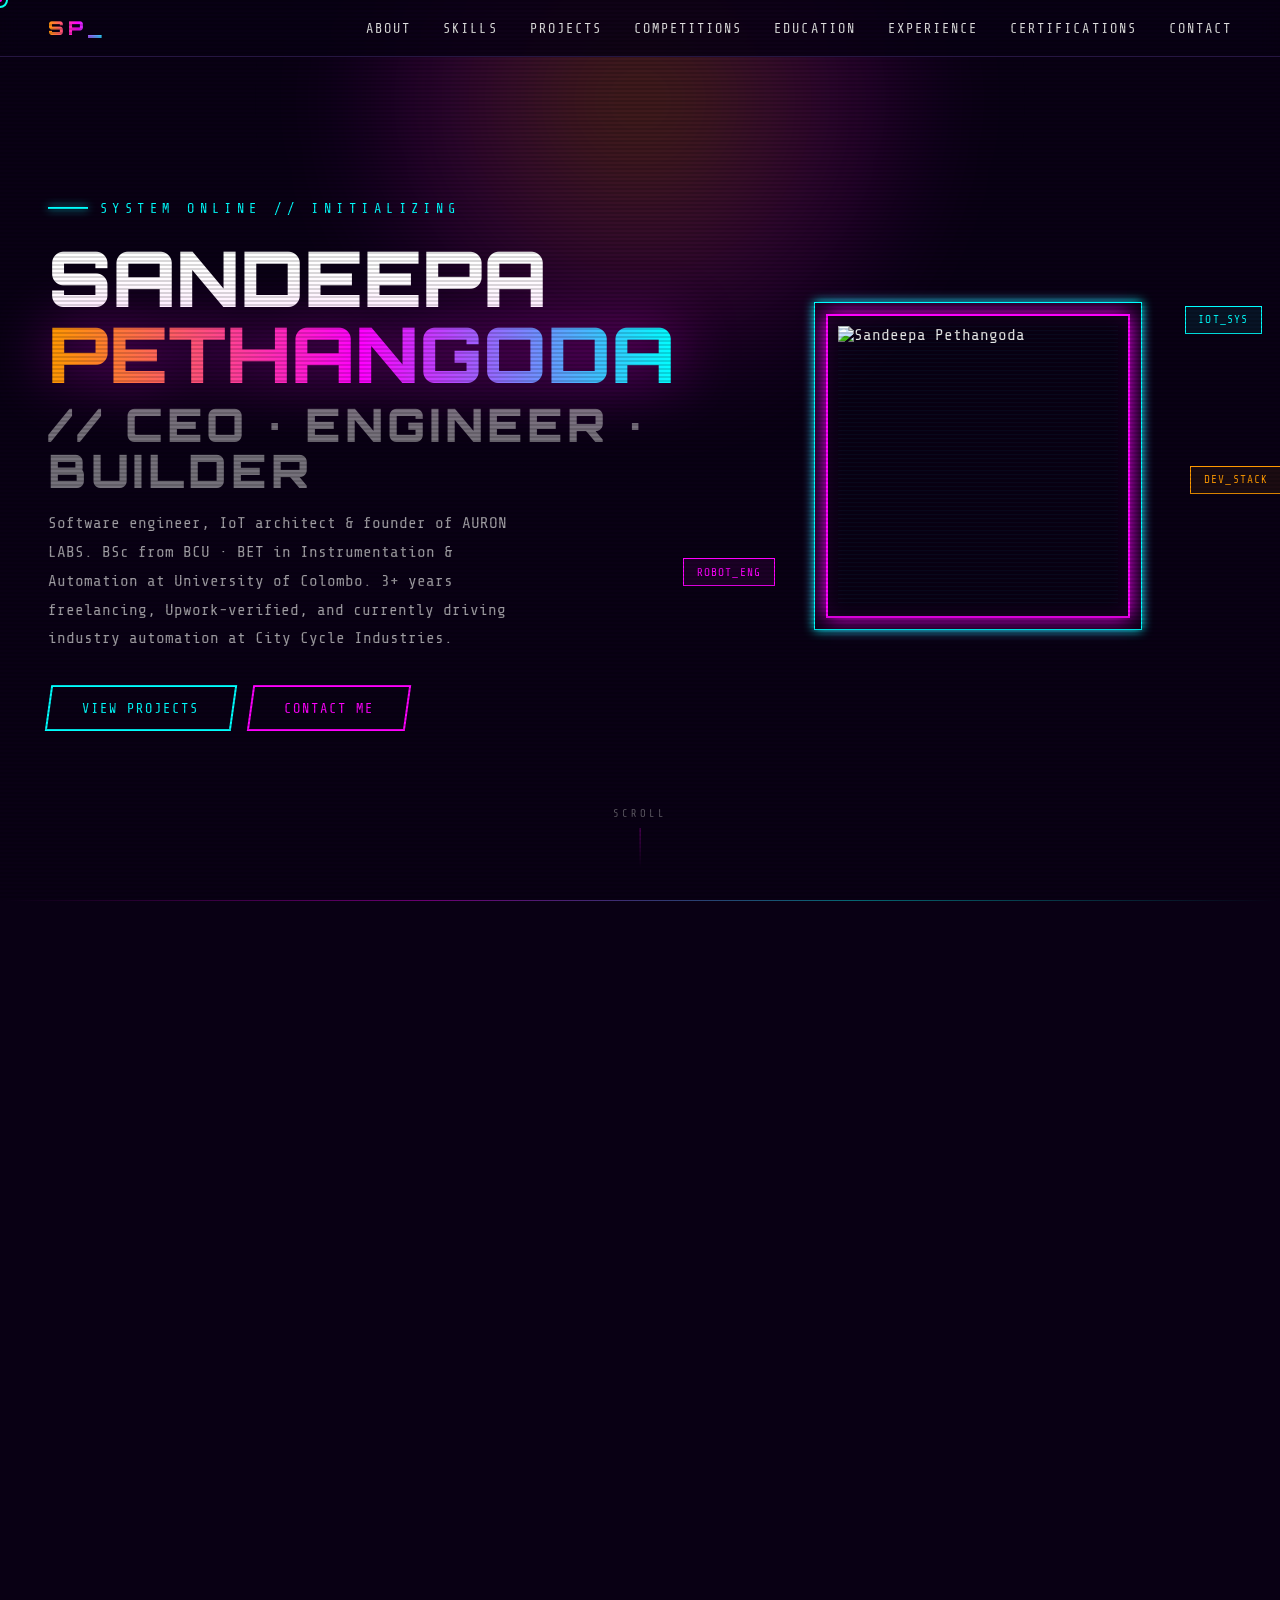
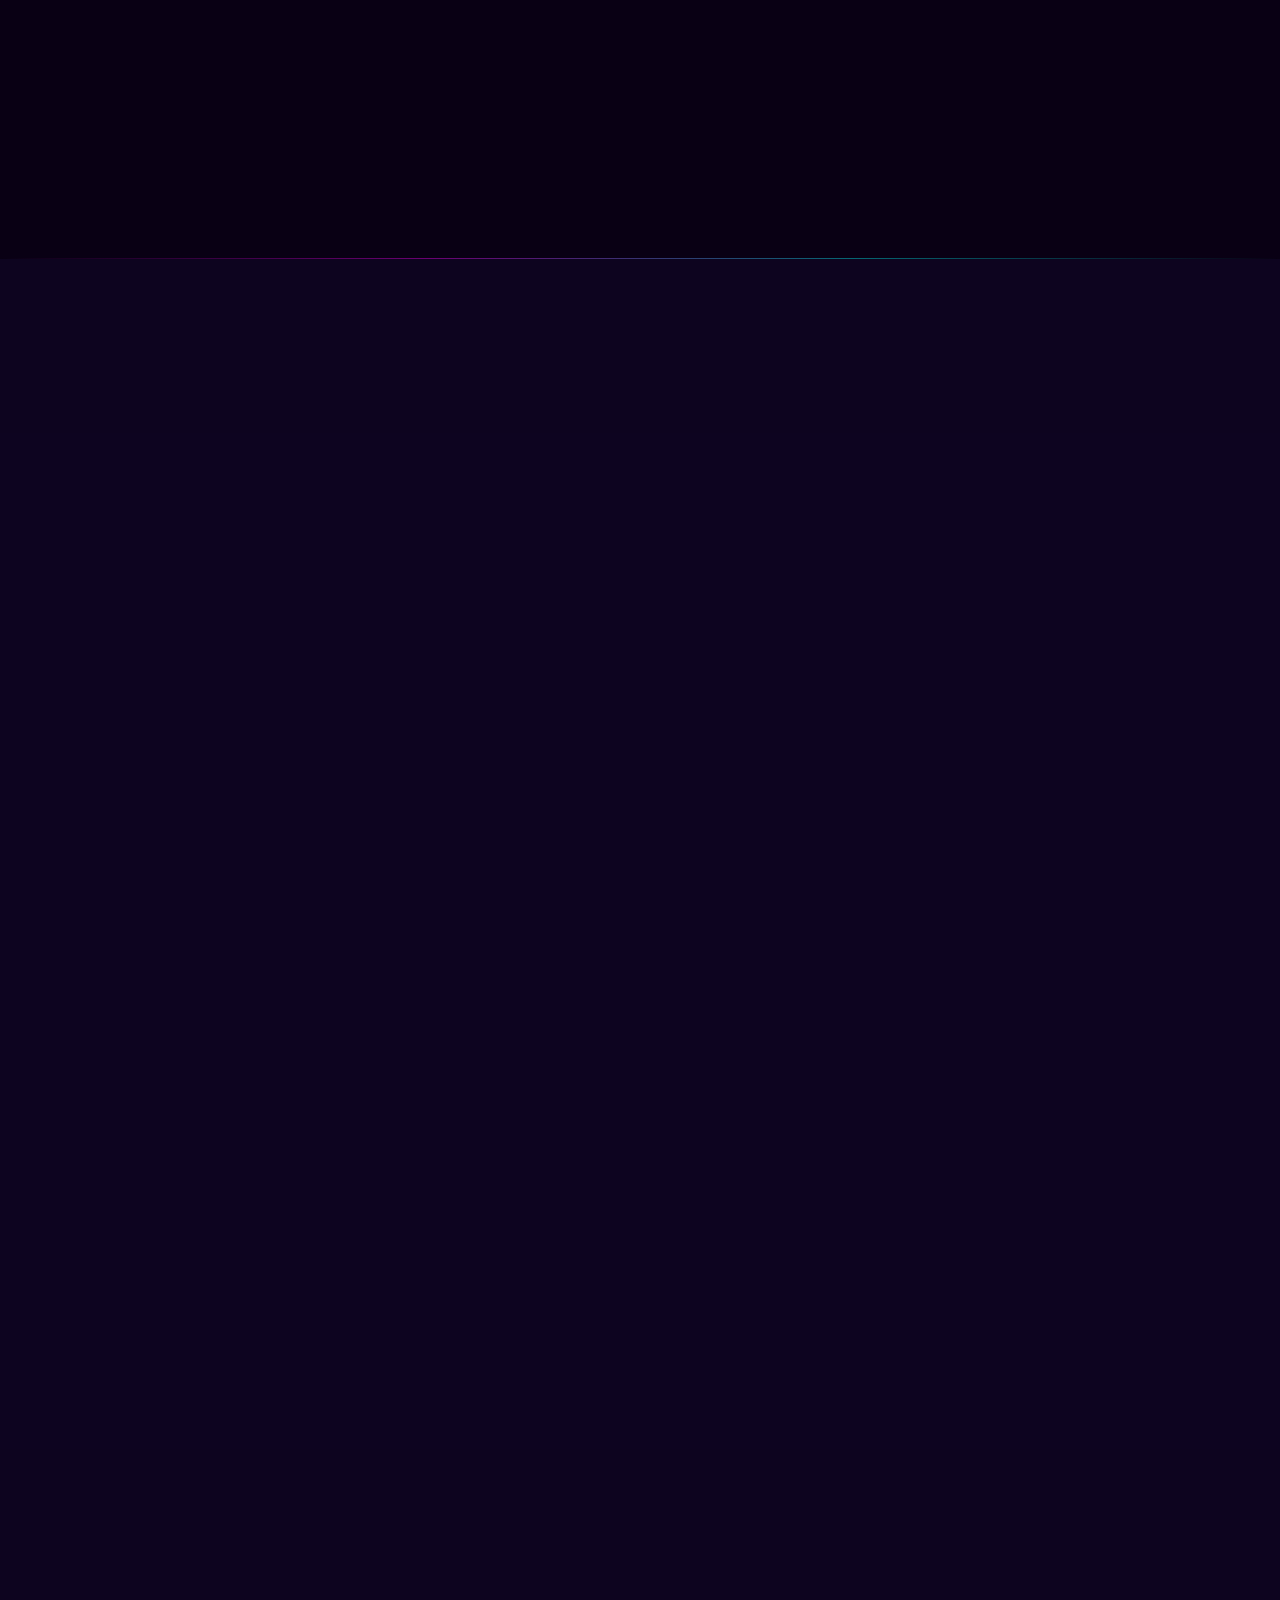
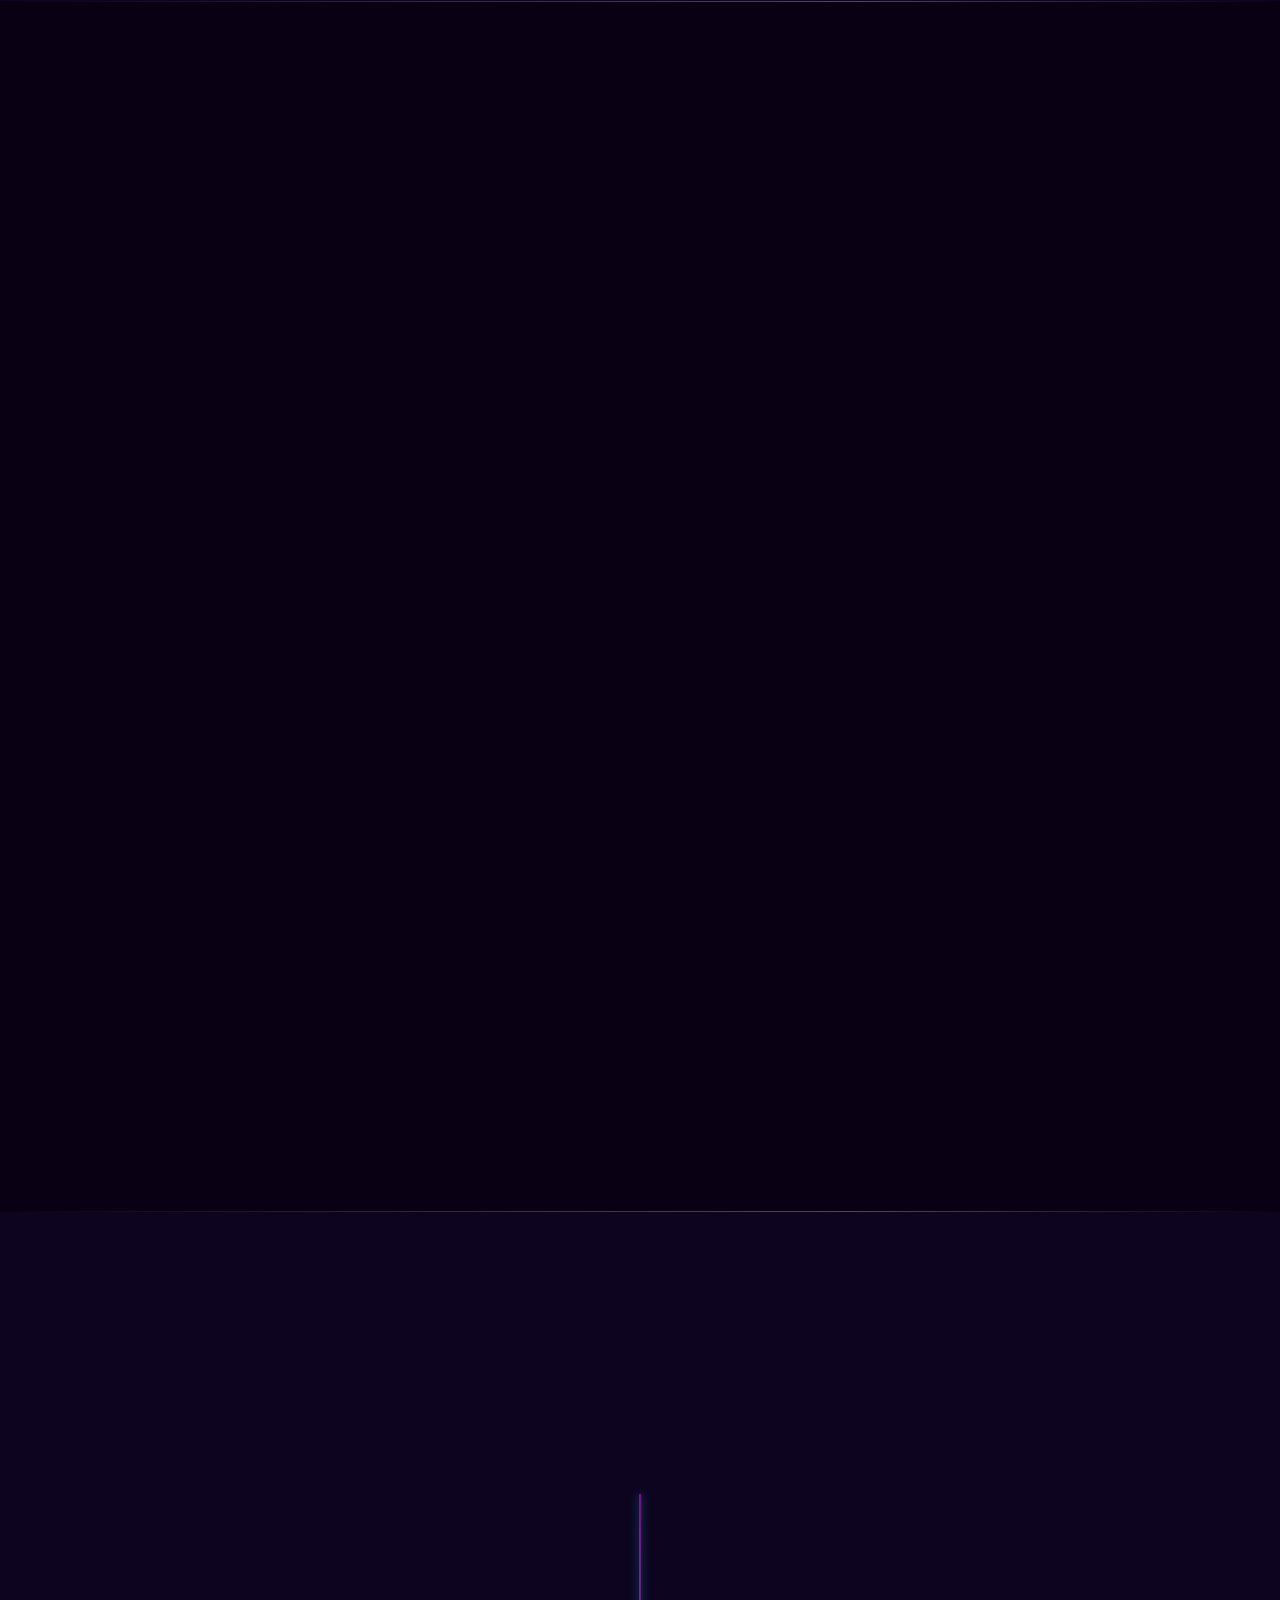
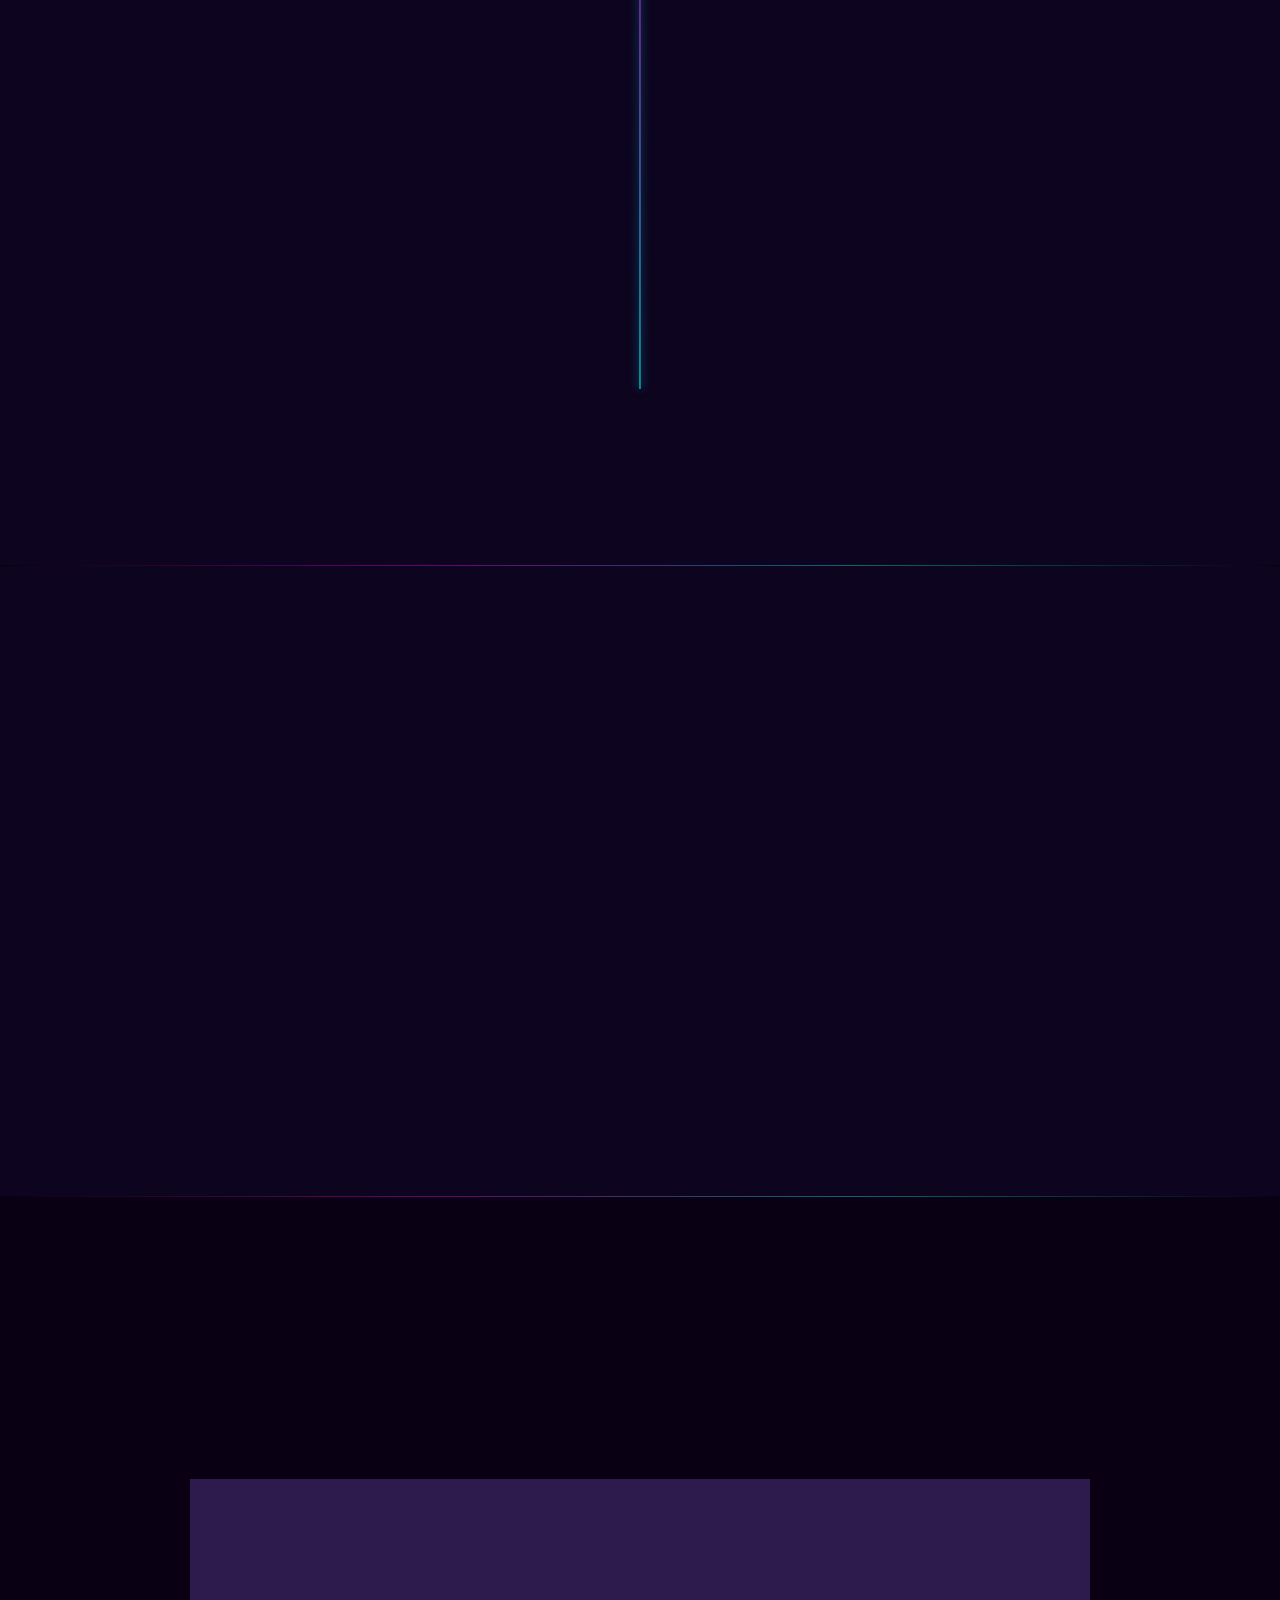
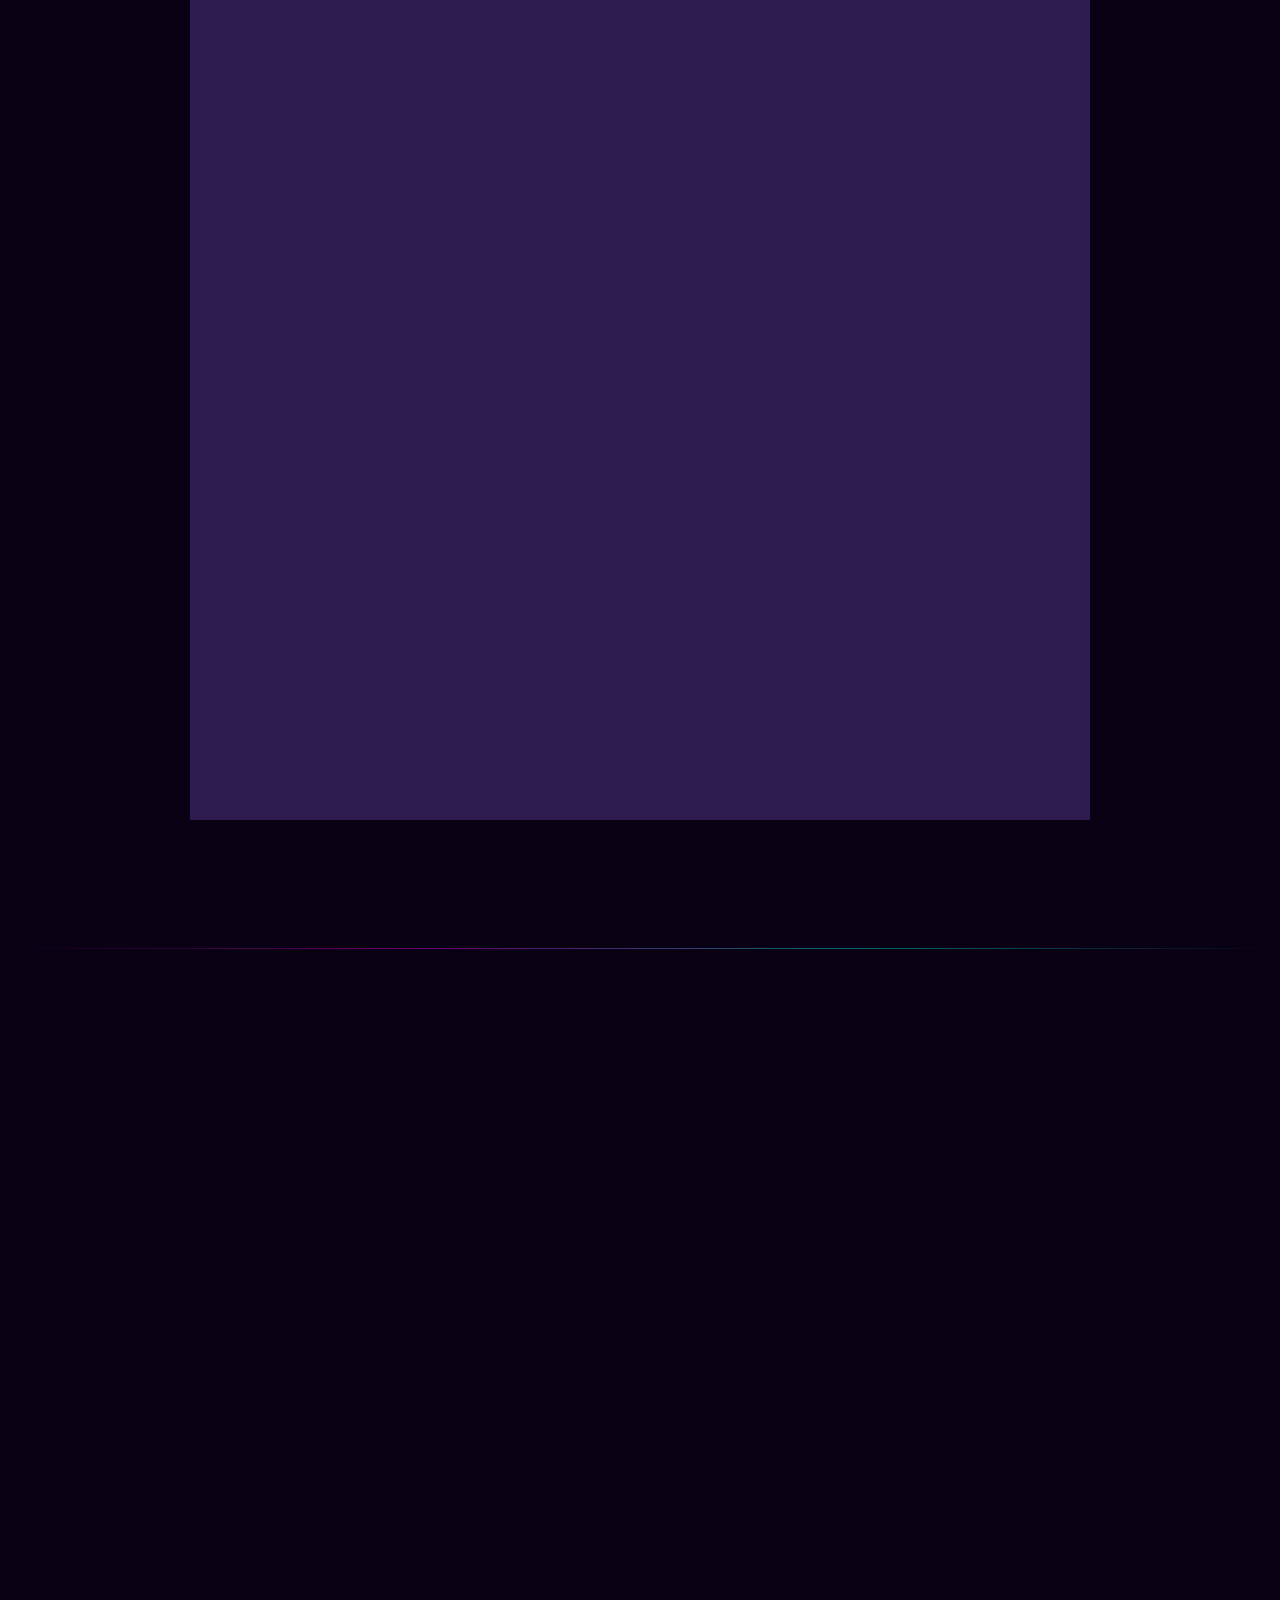
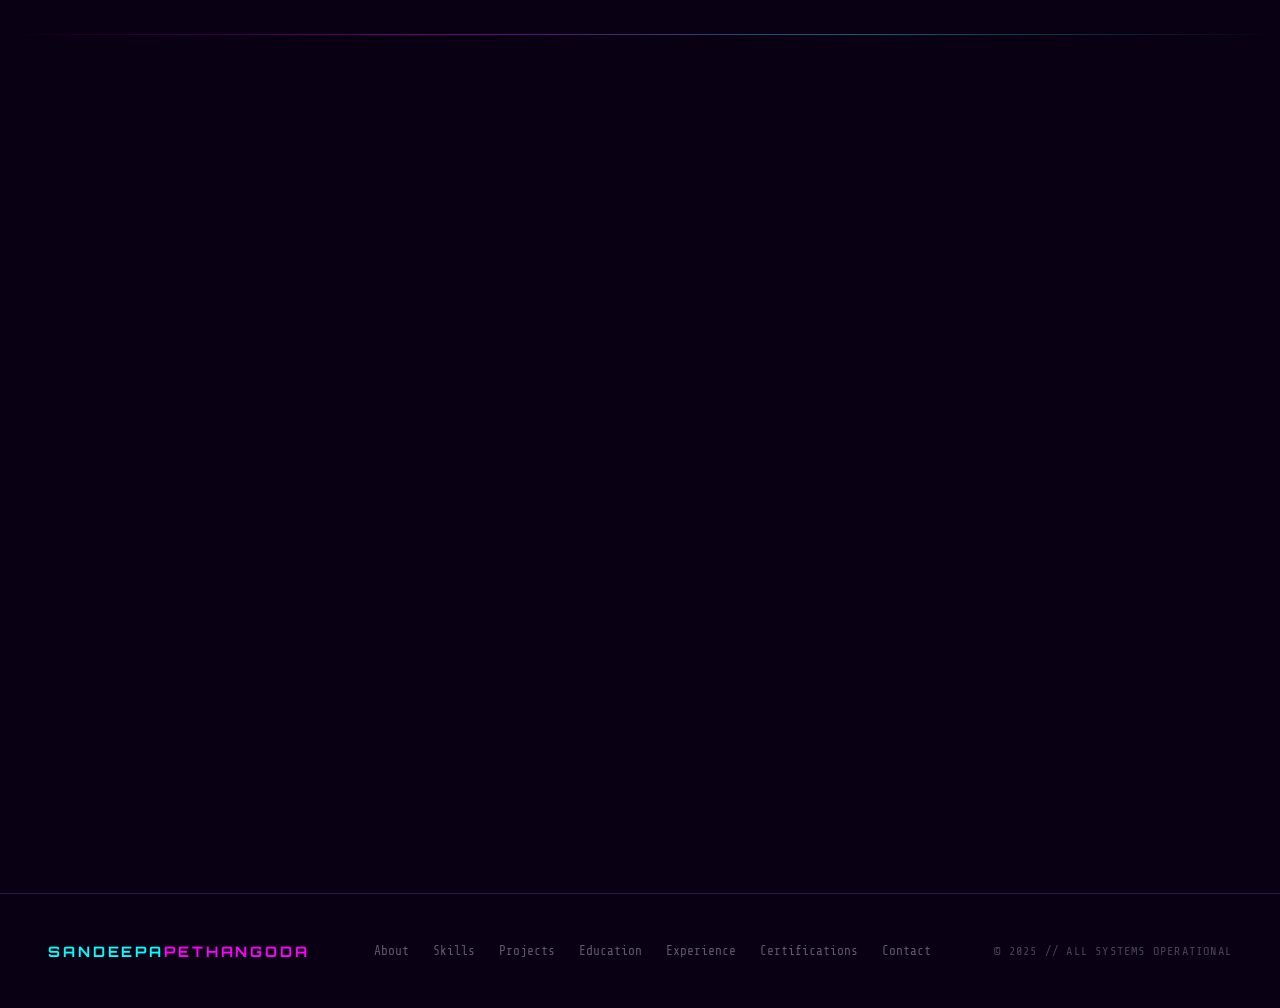
==== commit 8a357af6: "ui change" ====
--- a/index.html
+++ b/index.html
@@ -236,7 +236,7 @@
 
   /* ── SKILLS ── */
   #skills { padding: 8rem 0; background: rgba(26,16,60,0.3); }
-  .skills-grid { display: grid; grid-template-columns: repeat(3, 1fr); gap: 1.5rem; }
+  .skills-grid { display: grid; grid-template-columns: repeat(4, 1fr); gap: 1.5rem; }
   .skill-card {
     background: var(--card-bg); border: 1px solid rgba(255,0,255,0.2);
     border-top: 2px solid var(--cyan); padding: 1.75rem;
@@ -252,15 +252,27 @@
   .skill-card:hover { transform: translateY(-4px); box-shadow: 0 0 30px rgba(0,255,255,0.15); }
   .skill-card:hover::before { opacity: 1; }
   .skill-icon-wrap {
-    width: 50px; height: 50px;
+    width: 54px; height: 54px;
     display: flex; align-items: center; justify-content: center;
     border: 1px solid var(--magenta);
-    margin-bottom: 1rem; font-size: 1.5rem;
+    margin-bottom: 1rem;
     transform: rotate(45deg);
     box-shadow: 0 0 15px rgba(255,0,255,0.3);
     transition: transform .2s;
-  }
-  .skill-icon-wrap span { transform: rotate(-45deg); display: block; }
+    overflow: hidden;
+    background: rgba(255,0,255,0.05);
+    flex-shrink: 0;
+  }
+  .skill-icon-wrap span {
+    transform: rotate(-45deg);
+    display: flex; align-items: center; justify-content: center;
+    width: 34px; height: 34px;
+  }
+  .skill-icon-wrap span img {
+    width: 28px; height: 28px;
+    object-fit: contain;
+    filter: drop-shadow(0 0 4px rgba(0,255,255,0.6));
+  }
   .skill-card:hover .skill-icon-wrap { transform: rotate(90deg); }
   .skill-name { font-family: var(--font-head); font-size: .9rem; font-weight: 700; color: var(--cyan); margin-bottom: .5rem; letter-spacing: .1em; }
   .skill-desc { font-size: .8rem; opacity: .6; line-height: 1.6; margin-bottom: 1rem; }
@@ -391,6 +403,162 @@
   }
   .form-submit span { transform: skewX(8deg); display: flex; gap: .5rem; align-items: center; }
   .form-submit:hover { background: var(--cyan); color: #000; box-shadow: 0 0 30px var(--cyan); transform: skewX(0); }
+
+  /* ── CERTIFICATIONS ── */
+  #certifications { padding: 8rem 0; }
+  .cert-grid { display: grid; grid-template-columns: repeat(auto-fit, minmax(320px, 1fr)); gap: 1.5rem; }
+  .cert-card {
+    background: var(--card-bg); border: 1px solid var(--border-dark);
+    border-top: 2px solid var(--orange);
+    padding: 1.75rem; backdrop-filter: blur(10px);
+    position: relative; overflow: hidden;
+    transition: transform .2s, box-shadow .2s;
+  }
+  .cert-card::before {
+    content: ''; position: absolute; top: 0; right: 0;
+    width: 80px; height: 80px;
+    background: radial-gradient(circle at top right, rgba(255,153,0,0.1), transparent 70%);
+  }
+  .cert-card:hover { transform: translateY(-4px); box-shadow: 0 0 30px rgba(255,153,0,0.15); }
+  .cert-issuer {
+    font-size: .65rem; letter-spacing: .35em; text-transform: uppercase;
+    color: var(--orange); margin-bottom: .6rem;
+    display: flex; align-items: center; gap: .5rem;
+  }
+  .cert-issuer::before { content: ''; display: block; width: 20px; height: 1px; background: var(--orange); }
+  .cert-name {
+    font-family: var(--font-head); font-size: 1.1rem; font-weight: 700;
+    color: #fff; margin-bottom: .4rem; line-height: 1.3;
+  }
+  .cert-sub { font-size: .8rem; color: var(--fg); opacity: .55; margin-bottom: 1.25rem; line-height: 1.6; }
+  .cert-meta { display: flex; align-items: center; justify-content: space-between; flex-wrap: wrap; gap: .5rem; }
+  .cert-year {
+    font-size: .7rem; letter-spacing: .2em; text-transform: uppercase;
+    color: var(--cyan); border: 1px solid rgba(0,255,255,0.3);
+    padding: .25rem .6rem; background: rgba(0,255,255,0.05);
+  }
+  .cert-badge {
+    display: inline-flex; align-items: center; gap: .4rem;
+    font-size: .65rem; letter-spacing: .1em; text-transform: uppercase;
+    color: var(--orange); border: 1px solid rgba(255,153,0,0.4);
+    padding: .25rem .6rem; background: rgba(255,153,0,0.06);
+    transform: skewX(-4deg);
+  }
+  .cert-verify {
+    display: inline-flex; align-items: center; gap: .4rem;
+    font-size: .7rem; letter-spacing: .15em; text-transform: uppercase;
+    color: var(--magenta); text-decoration: none; margin-top: .75rem;
+    transition: color .2s, text-shadow .2s; border: none; background: none; cursor: pointer;
+  }
+  .cert-verify:hover { color: var(--cyan); text-shadow: 0 0 8px var(--cyan); }
+  .cert-harvard-logo {
+    width: 36px; height: 36px; border-radius: 50%;
+    background: linear-gradient(135deg, #A51C30, #6B0F1A);
+    display: flex; align-items: center; justify-content: center;
+    font-family: var(--font-head); font-size: .7rem; font-weight: 900;
+    color: #fff; letter-spacing: 0; flex-shrink: 0;
+    box-shadow: 0 0 12px rgba(165,28,48,0.5);
+  }
+  .cert-header { display: flex; align-items: flex-start; gap: 1rem; margin-bottom: .75rem; }
+
+  .logo-img-wrap {
+    width: 42px; height: 42px; flex-shrink: 0;
+    display: flex; align-items: center; justify-content: center;
+    background: rgba(255,255,255,0.05);
+    border: 1px solid rgba(255,255,255,0.1);
+    border-radius: 6px;
+    overflow: hidden; padding: 4px;
+  }
+  .logo-img-wrap img {
+    width: 100%; height: 100%; object-fit: contain;
+    filter: brightness(0) invert(1);
+  }
+  .logo-img-wrap.color img { filter: none; }
+  .edu-logo-wrap {
+    width: 44px; height: 44px; flex-shrink: 0;
+    display: flex; align-items: center; justify-content: center;
+    overflow: hidden; padding: 3px;
+    background: rgba(255,255,255,0.04);
+    border: 1px solid rgba(255,255,255,0.1);
+    border-radius: 6px;
+  }
+  .edu-logo-wrap img { width: 100%; height: 100%; object-fit: contain; }
+  .edu-header { display: flex; align-items: center; gap: .85rem; margin-bottom: .75rem; }
+  .exp-logo-wrap {
+    width: 36px; height: 36px; flex-shrink: 0;
+    display: flex; align-items: center; justify-content: center;
+    background: rgba(255,255,255,0.05);
+    border: 1px solid rgba(255,255,255,0.1);
+    border-radius: 6px; overflow: hidden; padding: 3px;
+  }
+  .exp-logo-wrap img { width: 100%; height: 100%; object-fit: contain; filter: brightness(0) invert(1); }
+  .exp-logo-wrap.color img { filter: none; }
+  .exp-company-row { display: flex; align-items: center; gap: .6rem; margin-bottom: .4rem; }
+
+  /* ── EDUCATION ── */
+  #education { padding: 8rem 0; background: rgba(26,16,60,0.3); }
+  .edu-grid { display: grid; grid-template-columns: repeat(auto-fit, minmax(300px, 1fr)); gap: 1.5rem; }
+  .edu-card {
+    background: var(--card-bg); border: 1px solid var(--border-dark);
+    border-left: 3px solid var(--cyan);
+    padding: 1.75rem; backdrop-filter: blur(10px);
+    position: relative; overflow: hidden;
+    transition: transform .2s, box-shadow .2s;
+  }
+  .edu-card:hover { transform: translateY(-4px); box-shadow: 0 0 30px rgba(0,255,255,0.12); }
+  .edu-card.upcoming { border-left-color: var(--orange); }
+  .edu-card.upcoming:hover { box-shadow: 0 0 30px rgba(255,153,0,0.12); }
+  .edu-status {
+    display: inline-block; font-size: .6rem; letter-spacing: .3em; text-transform: uppercase;
+    padding: .2rem .55rem; margin-bottom: .9rem;
+  }
+  .edu-status.completed { border: 1px solid rgba(0,255,255,0.4); color: var(--cyan); background: rgba(0,255,255,0.06); }
+  .edu-status.upcoming-tag { border: 1px solid rgba(255,153,0,0.4); color: var(--orange); background: rgba(255,153,0,0.06); }
+  .edu-degree { font-family: var(--font-head); font-size: 1rem; font-weight: 700; color: #fff; margin-bottom: .35rem; line-height: 1.35; }
+  .edu-field { font-size: .8rem; color: var(--cyan); margin-bottom: .6rem; letter-spacing: .05em; }
+  .edu-card.upcoming .edu-field { color: var(--orange); }
+  .edu-institution { font-size: .78rem; color: var(--fg); opacity: .55; margin-bottom: .9rem; line-height: 1.5; }
+  .edu-year { font-size: .65rem; letter-spacing: .2em; text-transform: uppercase; color: var(--fg); opacity: .35; }
+  .edu-icon {
+    position: absolute; top: 1.25rem; right: 1.25rem;
+    font-size: 1.8rem; opacity: .08;
+  }
+
+  /* ── EXPERIENCE ── */
+  #experience { padding: 8rem 0; }
+  .exp-list { display: flex; flex-direction: column; gap: 1px; background: var(--border-dark); max-width: 900px; margin: 0 auto; }
+  .exp-item {
+    background: var(--card-bg); padding: 2rem 2rem 2rem 1.75rem;
+    border-left: 3px solid transparent;
+    display: grid; grid-template-columns: auto 1fr; gap: 1.5rem; align-items: start;
+    backdrop-filter: blur(10px);
+    transition: border-color .2s, box-shadow .2s;
+    position: relative;
+  }
+  .exp-item:hover { border-left-color: var(--magenta); box-shadow: inset 4px 0 0 var(--magenta), 0 0 20px rgba(255,0,255,0.07); }
+  .exp-icon-col { display: flex; flex-direction: column; align-items: center; padding-top: .2rem; }
+  .exp-dot {
+    width: 12px; height: 12px; border: 2px solid var(--magenta); background: var(--bg);
+    transform: rotate(45deg); flex-shrink: 0;
+    box-shadow: 0 0 8px rgba(255,0,255,0.4);
+  }
+  .exp-line { width: 1px; flex: 1; background: linear-gradient(to bottom, var(--magenta), transparent); margin-top: .5rem; min-height: 30px; }
+  .exp-item:last-child .exp-line { display: none; }
+  .exp-role { font-family: var(--font-head); font-size: .95rem; font-weight: 700; color: var(--cyan); margin-bottom: .25rem; letter-spacing: .05em; }
+  .exp-company { font-size: .85rem; color: var(--fg); opacity: .7; margin-bottom: .4rem; }
+  .exp-company strong { color: var(--fg); opacity: 1; }
+  .exp-duration {
+    display: inline-block; font-size: .62rem; letter-spacing: .2em; text-transform: uppercase;
+    color: var(--magenta); border: 1px solid rgba(255,0,255,0.3);
+    padding: .2rem .5rem; background: rgba(255,0,255,0.05); margin-bottom: .7rem;
+  }
+  .exp-desc { font-size: .8rem; color: var(--fg); opacity: .55; line-height: 1.7; }
+  .exp-tags { display: flex; flex-wrap: wrap; gap: .35rem; margin-top: .75rem; }
+  .exp-tag {
+    font-size: .6rem; letter-spacing: .1em; text-transform: uppercase;
+    padding: .2rem .45rem; border: 1px solid rgba(0,255,255,0.25);
+    color: var(--cyan); background: rgba(0,255,255,0.04);
+  }
 
   /* ── FOOTER ── */
   footer {
@@ -508,6 +676,9 @@
     <li><a href="#skills">Skills</a></li>
     <li><a href="#projects">Projects</a></li>
     <li><a href="#competitions">Competitions</a></li>
+    <li><a href="#education">Education</a></li>
+    <li><a href="#experience">Experience</a></li>
+    <li><a href="#certifications">Certifications</a></li>
     <li><a href="#contact">Contact</a></li>
   </ul>
   <button class="nav-hamburger" id="hamburger" aria-label="Menu">☰</button>
@@ -521,10 +692,10 @@
       <h1 class="hero-title">
         <span class="line1 glitch" data-text="SANDEEPA">SANDEEPA</span>
         <span class="line2">PETHANGODA</span>
-        <span class="line3">// SOFTWARE · IoT · ROBOTICS</span>
+        <span class="line3">// CEO · ENGINEER · BUILDER</span>
       </h1>
       <p class="hero-desc">
-        Backend engineer & robotic enthusiast. Building automated solutions from embedded hardware to cloud systems — from ESP32 PCBs to Laravel platforms.
+        Software engineer, IoT architect & founder of AURON LABS. BSc from BCU · BET in Instrumentation & Automation at University of Colombo. 3+ years freelancing, Upwork-verified, and currently driving industry automation at City Cycle Industries.
       </p>
       <div class="hero-btns">
         <a href="#projects" class="btn btn-primary"><span>View Projects</span></a>
@@ -555,9 +726,9 @@
     </div>
     <div class="about-grid">
       <div class="about-text reveal">
-        <p>Innovative and detail-oriented engineer with hands-on experience in 10+ software and IoT projects, ranging from automation systems to real-time tracking and battlefield robotics.</p>
-        <p>Skilled in Java, PHP, and embedded systems — C++, Arduino, Raspberry Pi — with a strong passion for hardware-software integration and IoT architecture.</p>
-        <p>Developed standalone applications and AI-powered solutions, contributing to 30% improvements in process efficiency. Currently enrolled in a Mechatronics BET program.</p>
+        <p>Software engineer, IoT systems architect and founder of <strong style="color:var(--cyan)">AURON LABS</strong> — a tech startup focused on automation and embedded solutions. Currently serving as IT Executive at City Cycle Industries, Panadura.</p>
+        <p>Holds a <strong style="color:var(--fg)">BSc in Software Engineering from Birmingham City University (BCU)</strong> and is pursuing a <strong style="color:var(--fg)">BET Honours in Instrumentation & Automation</strong> at the Faculty of Technology, University of Colombo.</p>
+        <p>3+ years of freelancing with 1 year on Upwork — building everything from embedded IoT systems to full-stack web platforms across clients worldwide.</p>
         <p>President of the Leo Club of Colombo Grand Circle — organized 5+ tech & educational events impacting 500+ students across Sri Lanka.</p>
         <div class="social-links">
           <a href="https://sandeepapethangoda.github.io" class="social-link" title="GitHub">⌥</a>
@@ -571,12 +742,12 @@
           <div class="stat-label">Projects Shipped</div>
         </div>
         <div class="stat-box">
-          <span class="stat-num">3</span>
-          <div class="stat-label">Competition Wins</div>
+          <span class="stat-num">3+</span>
+          <div class="stat-label">Years Freelancing</div>
         </div>
         <div class="stat-box">
-          <span class="stat-num">2+</span>
-          <div class="stat-label">Years Experience</div>
+          <span class="stat-num">2</span>
+          <div class="stat-label">Degrees</div>
         </div>
         <div class="stat-box">
           <span class="stat-num">8+</span>
@@ -597,48 +768,127 @@
       <h2 class="section-title">Tech <span class="accent">Stack</span></h2>
     </div>
     <div class="skills-grid">
+
       <div class="skill-card reveal">
-        <div class="skill-icon-wrap"><span>⚡</span></div>
+        <div class="skill-icon-wrap">
+          <span><img src="https://cdn.jsdelivr.net/gh/devicons/devicon@latest/icons/arduino/arduino-original.svg" alt="Arduino"></span>
+        </div>
         <div class="skill-name">Arduino / C++</div>
         <div class="skill-desc">Expert in designing and programming custom Arduino-based solutions for robotics and IoT applications.</div>
         <div class="skill-bar-track"><div class="skill-bar-fill" data-pct="95"></div></div>
         <div class="skill-pct">95%</div>
       </div>
+
       <div class="skill-card reveal">
-        <div class="skill-icon-wrap"><span>🥧</span></div>
+        <div class="skill-icon-wrap">
+          <span><img src="https://cdn.jsdelivr.net/gh/devicons/devicon@latest/icons/raspberrypi/raspberrypi-original.svg" alt="Raspberry Pi"></span>
+        </div>
         <div class="skill-name">Raspberry Pi</div>
         <div class="skill-desc">Proficient in Raspberry Pi for advanced projects requiring OS-level functionality, LoRa, and MQTT.</div>
         <div class="skill-bar-track"><div class="skill-bar-fill" data-pct="70"></div></div>
         <div class="skill-pct">70%</div>
       </div>
+
       <div class="skill-card reveal">
-        <div class="skill-icon-wrap"><span>🐍</span></div>
+        <div class="skill-icon-wrap">
+          <span><img src="https://cdn.jsdelivr.net/gh/devicons/devicon@latest/icons/python/python-original.svg" alt="Python"></span>
+        </div>
         <div class="skill-name">Python</div>
         <div class="skill-desc">Skilled in Python for data processing, battery monitoring tools, ML, and robotic control systems.</div>
         <div class="skill-bar-track"><div class="skill-bar-fill" data-pct="65"></div></div>
         <div class="skill-pct">65%</div>
       </div>
+
       <div class="skill-card reveal">
-        <div class="skill-icon-wrap"><span>🐘</span></div>
+        <div class="skill-icon-wrap">
+          <span><img src="https://cdn.jsdelivr.net/gh/devicons/devicon@latest/icons/php/php-original.svg" alt="PHP"></span>
+        </div>
         <div class="skill-name">PHP / Laravel</div>
         <div class="skill-desc">Experienced in PHP and Laravel for web interfaces, backend systems, and full-stack platforms.</div>
         <div class="skill-bar-track"><div class="skill-bar-fill" data-pct="85"></div></div>
         <div class="skill-pct">85%</div>
       </div>
+
       <div class="skill-card reveal">
-        <div class="skill-icon-wrap"><span>☕</span></div>
+        <div class="skill-icon-wrap">
+          <span><img src="https://cdn.jsdelivr.net/gh/devicons/devicon@latest/icons/java/java-original.svg" alt="Java"></span>
+        </div>
         <div class="skill-name">Java OOP</div>
         <div class="skill-desc">Proficient in Java object-oriented programming for robust standalone applications with barcode and reporting.</div>
         <div class="skill-bar-track"><div class="skill-bar-fill" data-pct="80"></div></div>
         <div class="skill-pct">80%</div>
       </div>
+
       <div class="skill-card reveal">
-        <div class="skill-icon-wrap"><span>🤖</span></div>
-        <div class="skill-name">Robotics Design</div>
-        <div class="skill-desc">Skilled in designing and building custom robots including battlebots, smart gloves, and IoT-connected devices.</div>
-        <div class="skill-bar-track"><div class="skill-bar-fill" data-pct="95"></div></div>
-        <div class="skill-pct">95%</div>
-      </div>
+        <div class="skill-icon-wrap">
+          <span><img src="https://cdn.jsdelivr.net/gh/devicons/devicon@latest/icons/cplusplus/cplusplus-original.svg" alt="C++"></span>
+        </div>
+        <div class="skill-name">C / C++</div>
+        <div class="skill-desc">Core language for embedded systems, microcontroller firmware, and high-performance robotics control loops.</div>
+        <div class="skill-bar-track"><div class="skill-bar-fill" data-pct="88"></div></div>
+        <div class="skill-pct">88%</div>
+      </div>
+
+      <div class="skill-card reveal">
+        <div class="skill-icon-wrap">
+          <span><img src="https://cdn.jsdelivr.net/gh/devicons/devicon@latest/icons/laravel/laravel-original.svg" alt="Laravel"></span>
+        </div>
+        <div class="skill-name">Laravel</div>
+        <div class="skill-desc">Full-stack web applications including micasa.lk and YourTutor — REST APIs, WebSockets, and Eloquent ORM.</div>
+        <div class="skill-bar-track"><div class="skill-bar-fill" data-pct="82"></div></div>
+        <div class="skill-pct">82%</div>
+      </div>
+
+      <div class="skill-card reveal">
+        <div class="skill-icon-wrap">
+          <span><img src="https://cdn.jsdelivr.net/gh/devicons/devicon@latest/icons/react/react-original.svg" alt="React"></span>
+        </div>
+        <div class="skill-name">React</div>
+        <div class="skill-desc">Building interactive UIs — real-time bus tracking dashboards and frontend tooling with WebSockets.</div>
+        <div class="skill-bar-track"><div class="skill-bar-fill" data-pct="60"></div></div>
+        <div class="skill-pct">60%</div>
+      </div>
+
+      <div class="skill-card reveal">
+        <div class="skill-icon-wrap">
+          <span><img src="https://cdn.jsdelivr.net/gh/devicons/devicon@latest/icons/mysql/mysql-original.svg" alt="MySQL"></span>
+        </div>
+        <div class="skill-name">MySQL / SQL</div>
+        <div class="skill-desc">Relational database design, query optimisation, and integration across PHP, Laravel, and Java projects.</div>
+        <div class="skill-bar-track"><div class="skill-bar-fill" data-pct="80"></div></div>
+        <div class="skill-pct">80%</div>
+      </div>
+
+      <div class="skill-card reveal">
+        <div class="skill-icon-wrap">
+          <span><img src="https://cdn.jsdelivr.net/gh/devicons/devicon@latest/icons/git/git-original.svg" alt="Git"></span>
+        </div>
+        <div class="skill-name">Git</div>
+        <div class="skill-desc">Version control, branching strategies, and collaborative development workflows across all projects.</div>
+        <div class="skill-bar-track"><div class="skill-bar-fill" data-pct="75"></div></div>
+        <div class="skill-pct">75%</div>
+      </div>
+
+      <div class="skill-card reveal">
+        <div class="skill-icon-wrap">
+          <span><img src="https://cdn.jsdelivr.net/gh/devicons/devicon@latest/icons/linux/linux-original.svg" alt="Linux"></span>
+        </div>
+        <div class="skill-name">Linux</div>
+        <div class="skill-desc">Server administration, Apache/Nginx/MySQL stacks, AWS VPS setup, and embedded Linux on Raspberry Pi.</div>
+        <div class="skill-bar-track"><div class="skill-bar-fill" data-pct="72"></div></div>
+        <div class="skill-pct">72%</div>
+      </div>
+
+      <div class="skill-card reveal">
+        <div class="skill-icon-wrap">
+          <span><img src="https://cdn.jsdelivr.net/gh/devicons/devicon@latest/icons/javascript/javascript-original.svg" alt="JavaScript"></span>
+        </div>
+        <div class="skill-name">JavaScript</div>
+        <div class="skill-desc">Frontend interactivity, MQTT dashboards, real-time WebSocket clients, and IoT browser interfaces.</div>
+        <div class="skill-bar-track"><div class="skill-bar-fill" data-pct="70"></div></div>
+        <div class="skill-pct">70%</div>
+      </div>
+
     </div>
   </div>
 </section>
@@ -761,6 +1011,192 @@
 
 <div class="divider"></div>
 
+<!-- ── EDUCATION ── -->
+<section id="education">
+  <div class="section-wrap">
+    <div class="section-header reveal">
+      <div class="section-eyebrow">Academic Record</div>
+      <h2 class="section-title">Edu<span class="accent">cation</span></h2>
+    </div>
+    <div class="edu-grid">
+
+      <div class="edu-card reveal">
+        <span class="edu-status completed">✓ COMPLETED</span>
+        <div class="edu-header">
+          <div class="edu-logo-wrap">
+            <img src="https://logowik.com/content/uploads/images/bcu-birmingham-city-university1638.jpg" alt="BCU logo" onerror="this.parentElement.innerHTML='<span style=\'font-family:var(--font-head);font-size:.8rem;font-weight:900;color:#003DA5\'>BCU</span>'">
+          </div>
+          <div>
+            <div class="edu-degree">BSc Software Engineering</div>
+            <div class="edu-field">Bachelor of Science — Software Engineering</div>
+          </div>
+        </div>
+        <div class="edu-institution">Birmingham City University (BCU)<br>United Kingdom</div>
+        <div class="edu-year">Undergraduate · BCU</div>
+      </div>
+
+      <div class="edu-card upcoming reveal">
+        <span class="edu-status upcoming-tag">◉ UPCOMING</span>
+        <div class="edu-header">
+          <div class="edu-logo-wrap" style="background:rgba(255,255,255,0.08)">
+            <img src="https://cmb.ac.lk/wp-content/uploads/logo-web.png" alt="University of Colombo logo" onerror="this.parentElement.innerHTML='<span style=\'font-family:var(--font-head);font-size:.7rem;font-weight:900;color:#6B2D8B\'>UoC</span>'">
+          </div>
+          <div>
+            <div class="edu-degree">BET Honours — Instrumentation &amp; Automation</div>
+            <div class="edu-field">Bachelor of Engineering Technology (Honours)</div>
+          </div>
+        </div>
+        <div class="edu-institution">Faculty of Technology<br>University of Colombo, Sri Lanka</div>
+        <div class="edu-year">Mechatronics Stream · UoC</div>
+      </div>
+
+    </div>
+  </div>
+</section>
+
+<div class="divider"></div>
+
+<!-- ── EXPERIENCE ── -->
+<section id="experience">
+  <div class="section-wrap">
+    <div class="section-header reveal">
+      <div class="section-eyebrow">Professional Log</div>
+      <h2 class="section-title">Work <span class="accent">Experience</span></h2>
+    </div>
+    <div class="exp-list">
+
+      <div class="exp-item reveal">
+        <div class="exp-icon-col"><div class="exp-dot"></div><div class="exp-line"></div></div>
+        <div>
+          <div class="exp-role">CEO &amp; Founder</div>
+          <div class="exp-company-row">
+            <div class="exp-logo-wrap" style="background:rgba(0,255,255,0.08);border-color:rgba(0,255,255,0.2)">
+              <img src="https://img.icons8.com/fluency/48/rocket.png" alt="Auron Labs" style="filter:none">
+            </div>
+            <strong style="color:var(--fg)">AURON LABS</strong> <span style="opacity:.5;font-size:.8rem">· Tech Startup</span>
+          </div>
+          <span class="exp-duration">2024 — PRESENT</span>
+          <div class="exp-desc">Founded and leading AURON LABS, a technology startup specialising in automation, IoT systems, and embedded solutions. Driving product development, client delivery, and technical strategy.</div>
+          <div class="exp-tags">
+            <span class="exp-tag">IoT</span><span class="exp-tag">Automation</span><span class="exp-tag">Embedded Systems</span><span class="exp-tag">Leadership</span>
+          </div>
+        </div>
+      </div>
+
+      <div class="exp-item reveal">
+        <div class="exp-icon-col"><div class="exp-dot"></div><div class="exp-line"></div></div>
+        <div>
+          <div class="exp-role">IT Executive</div>
+          <div class="exp-company-row">
+            <div class="exp-logo-wrap">
+              <img src="https://img.icons8.com/fluency/48/factory.png" alt="City Cycle Industries" style="filter:none">
+            </div>
+            <strong style="color:var(--fg)">City Cycle Industries</strong> <span style="opacity:.5;font-size:.8rem">· Panadura, Sri Lanka</span>
+          </div>
+          <span class="exp-duration">INDUSTRY ROLE</span>
+          <div class="exp-desc">Managing IT infrastructure and software systems for a manufacturing environment. Driving digitisation, system integration, and technical support across production and administrative operations.</div>
+          <div class="exp-tags">
+            <span class="exp-tag">IT Management</span><span class="exp-tag">Manufacturing</span><span class="exp-tag">Systems Integration</span><span class="exp-tag">PHP</span>
+          </div>
+        </div>
+      </div>
+
+      <div class="exp-item reveal">
+        <div class="exp-icon-col"><div class="exp-dot"></div><div class="exp-line"></div></div>
+        <div>
+          <div class="exp-role">Freelance Engineer</div>
+          <div class="exp-company-row">
+            <div class="exp-logo-wrap color" style="background:#1D4354;border-color:#14A800">
+              <img src="https://upload.wikimedia.org/wikipedia/commons/9/94/Upwork_logo.svg" alt="Upwork" style="filter:none">
+            </div>
+            <strong style="color:var(--fg)">Upwork</strong> <span style="opacity:.5;font-size:.8rem">· Global Remote</span>
+          </div>
+          <span class="exp-duration">1 YR · UPWORK</span>
+          <div class="exp-desc">Delivered software and IoT projects to international clients on Upwork — spanning backend development, Arduino systems, and automation tooling.</div>
+          <div class="exp-tags">
+            <span class="exp-tag">Upwork</span><span class="exp-tag">Remote</span><span class="exp-tag">Backend Dev</span><span class="exp-tag">Client Delivery</span>
+          </div>
+        </div>
+      </div>
+
+      <div class="exp-item reveal">
+        <div class="exp-icon-col"><div class="exp-dot"></div><div class="exp-line"></div></div>
+        <div>
+          <div class="exp-role">Independent Freelancer</div>
+          <div class="exp-company-row">
+            <div class="exp-logo-wrap">
+              <img src="https://img.icons8.com/fluency/48/laptop-coding.png" alt="Freelancer" style="filter:none">
+            </div>
+            <strong style="color:var(--fg)">Self-Employed</strong> <span style="opacity:.5;font-size:.8rem">· Sri Lanka &amp; Remote</span>
+          </div>
+          <span class="exp-duration">3+ YRS · FREELANCING</span>
+          <div class="exp-desc">Built 10+ software and IoT solutions independently — from hospital management systems and institute portals to real-time bus tracking apps, smart switches, and battlebots.</div>
+          <div class="exp-tags">
+            <span class="exp-tag">PHP</span><span class="exp-tag">Java</span><span class="exp-tag">Arduino</span><span class="exp-tag">React</span><span class="exp-tag">Laravel</span>
+          </div>
+        </div>
+      </div>
+
+    </div>
+  </div>
+</section>
+
+<div class="divider"></div>
+
+<!-- ── CERTIFICATIONS ── -->
+<section id="certifications">
+  <div class="section-wrap">
+    <div class="section-header reveal">
+      <div class="section-eyebrow">Credentials</div>
+      <h2 class="section-title">Certifi<span class="accent">cations</span></h2>
+    </div>
+    <div class="cert-grid">
+
+      <div class="cert-card reveal">
+        <div class="cert-issuer">Harvard University · edX</div>
+        <div class="cert-header">
+          <div class="logo-img-wrap color" style="background:#A51C30;border-color:rgba(165,28,48,0.4);width:42px;height:42px;border-radius:50%">
+            <img src="https://upload.wikimedia.org/wikipedia/commons/c/cc/Harvard_University_coat_of_arms.svg" alt="Harvard" style="filter:none;padding:2px">
+          </div>
+          <div>
+            <div class="cert-name">CS50x: Introduction to<br>Computer Science</div>
+          </div>
+        </div>
+        <div class="cert-sub">
+          Harvard's legendary introductory course covering C, Python, SQL, HTML/CSS/JS, algorithms, data structures, and software engineering fundamentals.
+        </div>
+        <div class="cert-meta">
+          <span class="cert-year">2025</span>
+          <span class="cert-badge">✓ VERIFIED</span>
+        </div>
+        <a href="https://certificates.cs50.io/262b63ef-8f23-4e47-a650-985c53bcaf22.pdf?size=letter" target="_blank" class="cert-verify">VIEW CERTIFICATE →</a>
+      </div>
+
+      <div class="cert-card reveal">
+        <div class="cert-issuer">Birmingham City University · UK</div>
+        <div class="cert-header">
+          <div class="logo-img-wrap" style="background:#fff;border-color:rgba(0,61,165,0.3);width:42px;height:42px">
+            <img src="https://upload.wikimedia.org/wikipedia/en/c/c8/Birmingham_City_University_logo.svg" alt="BCU" style="filter:none">
+          </div>
+          <div>
+            <div class="cert-name">BSc Software Engineering</div>
+          </div>
+        </div>
+        <div class="cert-sub">
+          Undergraduate degree in Software Engineering from Birmingham City University, UK — covering software architecture, systems design, algorithms, and full-stack development.
+        </div>
+        <div class="cert-meta">
+          <span class="cert-year">UG DEGREE</span>
+          <span class="cert-badge">✓ AWARDED</span>
+        </div>
+      </div>
+
+    </div>
+  </div>
+</section>
+
+<div class="divider"></div>
+
 <!-- ── CONTACT ── -->
 <section id="contact">
   <div class="section-wrap">
@@ -842,6 +1278,9 @@
     <a href="#about">About</a>
     <a href="#skills">Skills</a>
     <a href="#projects">Projects</a>
+    <a href="#education">Education</a>
+    <a href="#experience">Experience</a>
+    <a href="#certifications">Certifications</a>
     <a href="#contact">Contact</a>
   </div>
   <div class="footer-copy">© 2025 // ALL SYSTEMS OPERATIONAL</div>
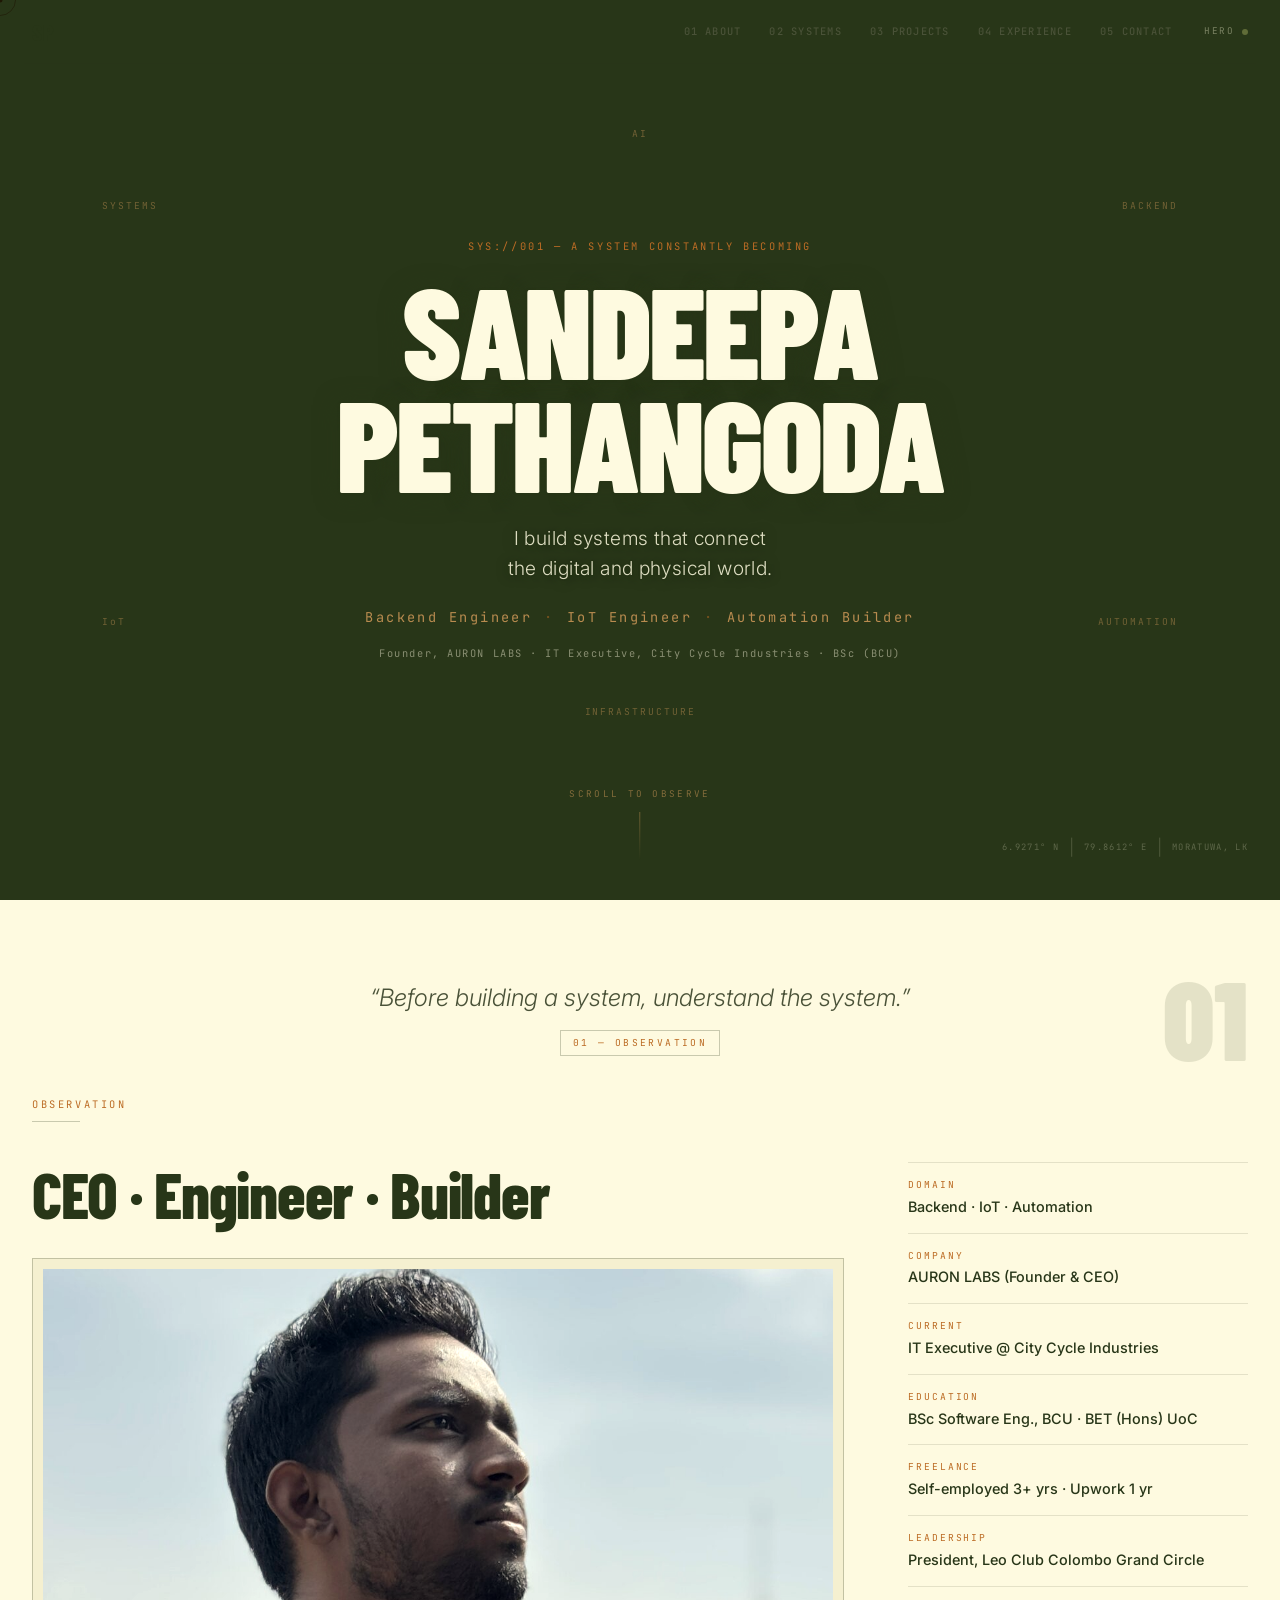
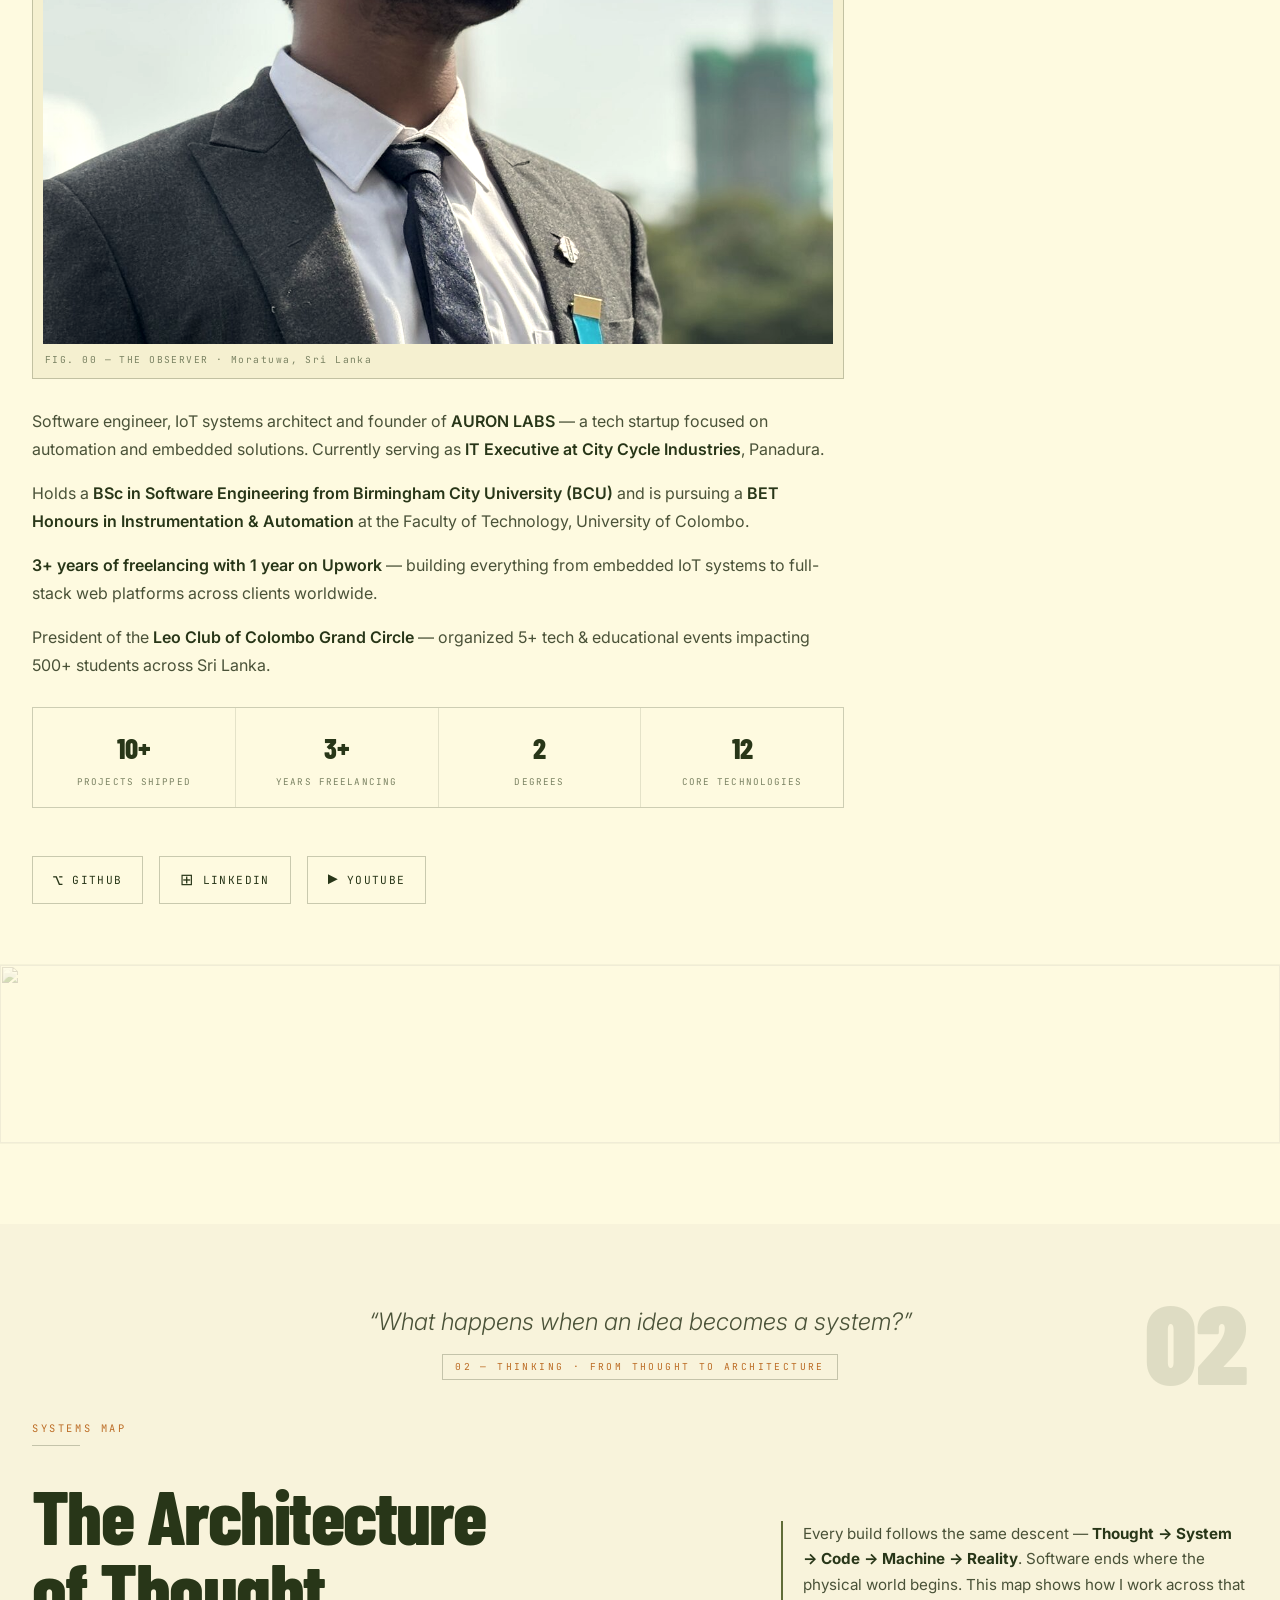
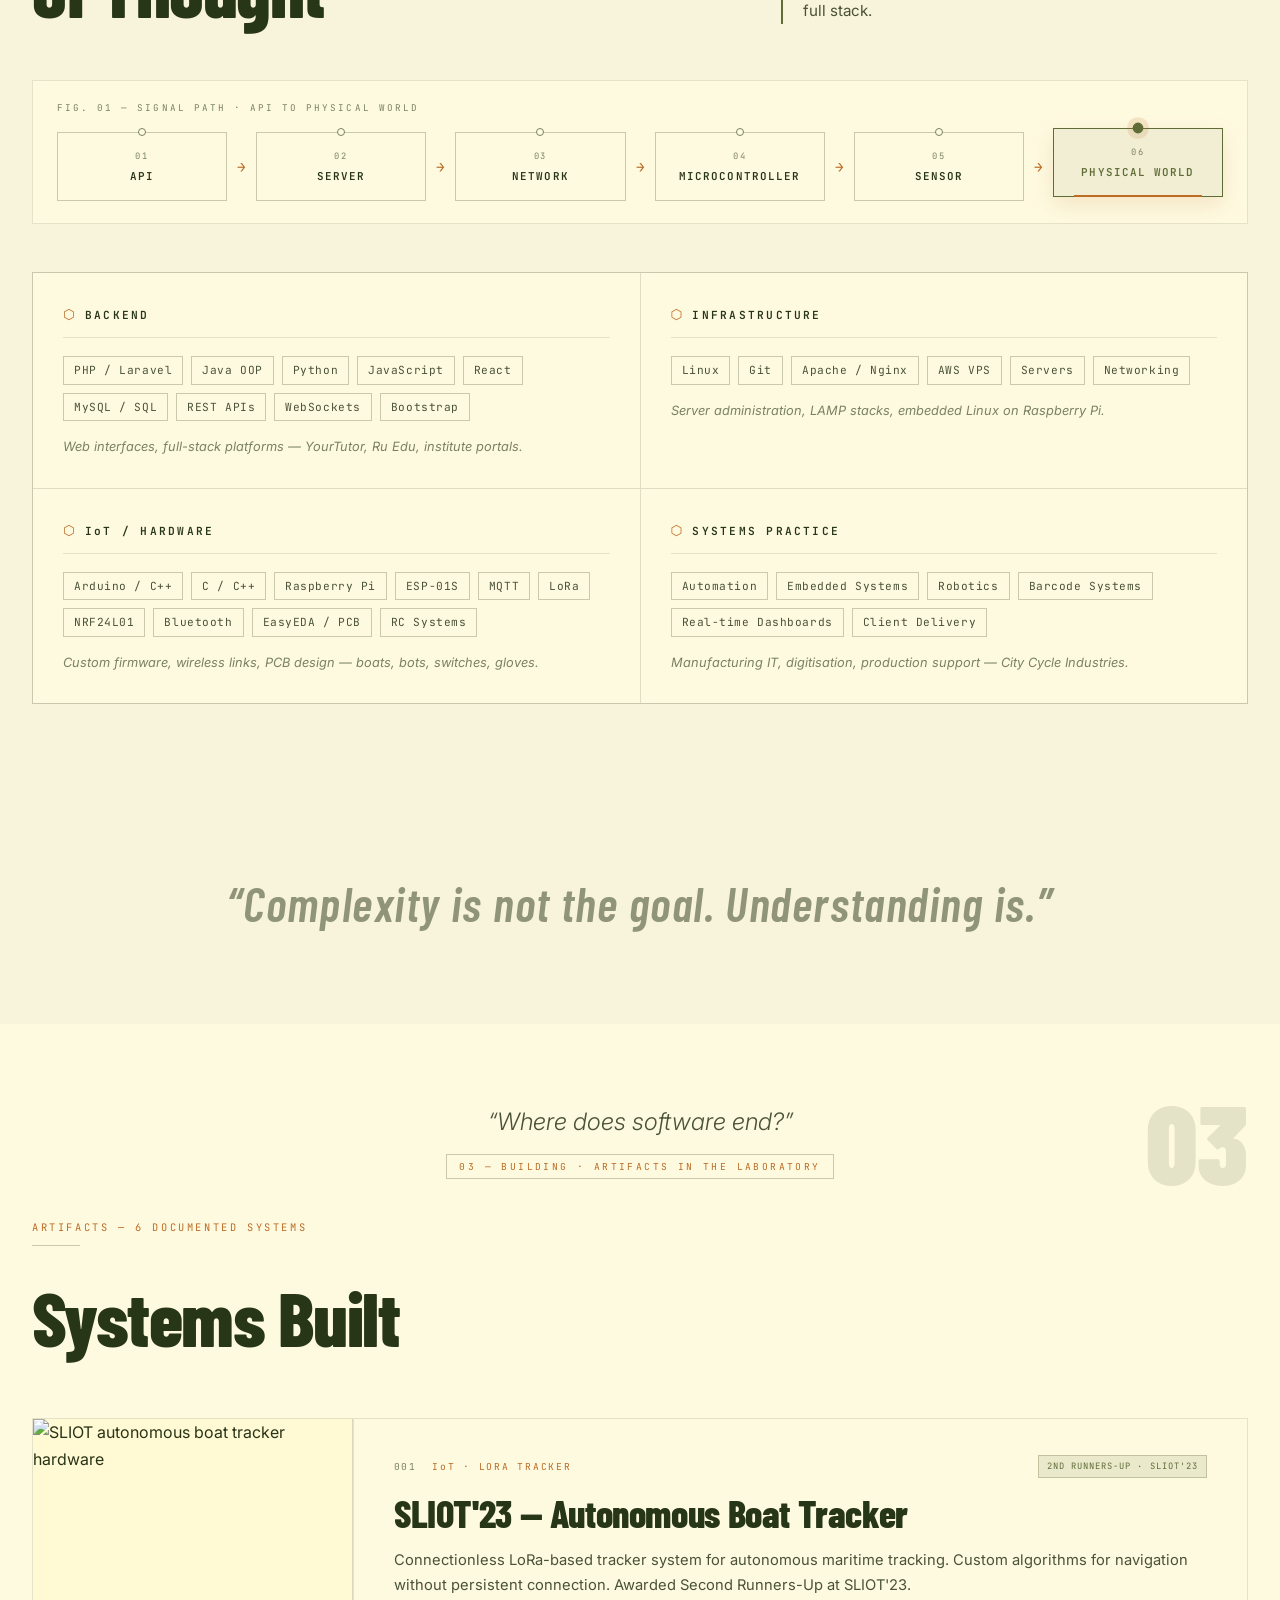
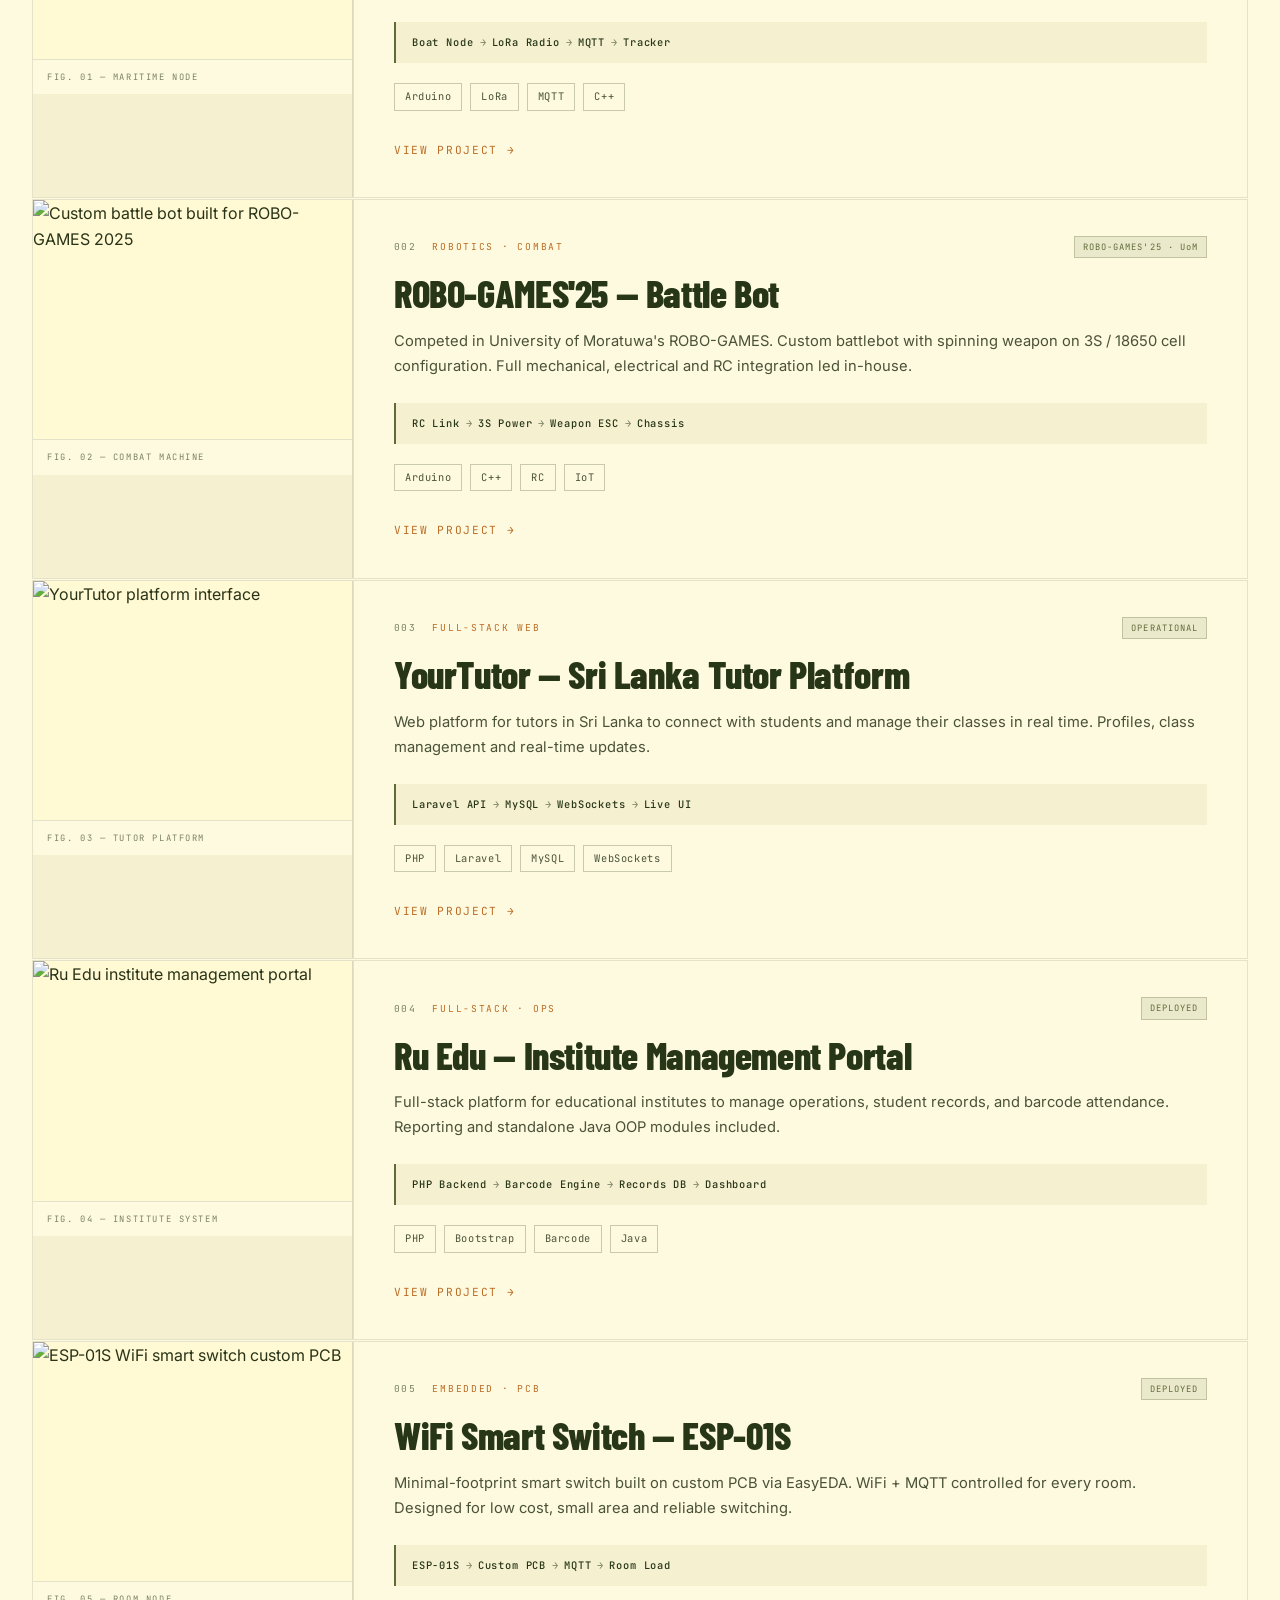
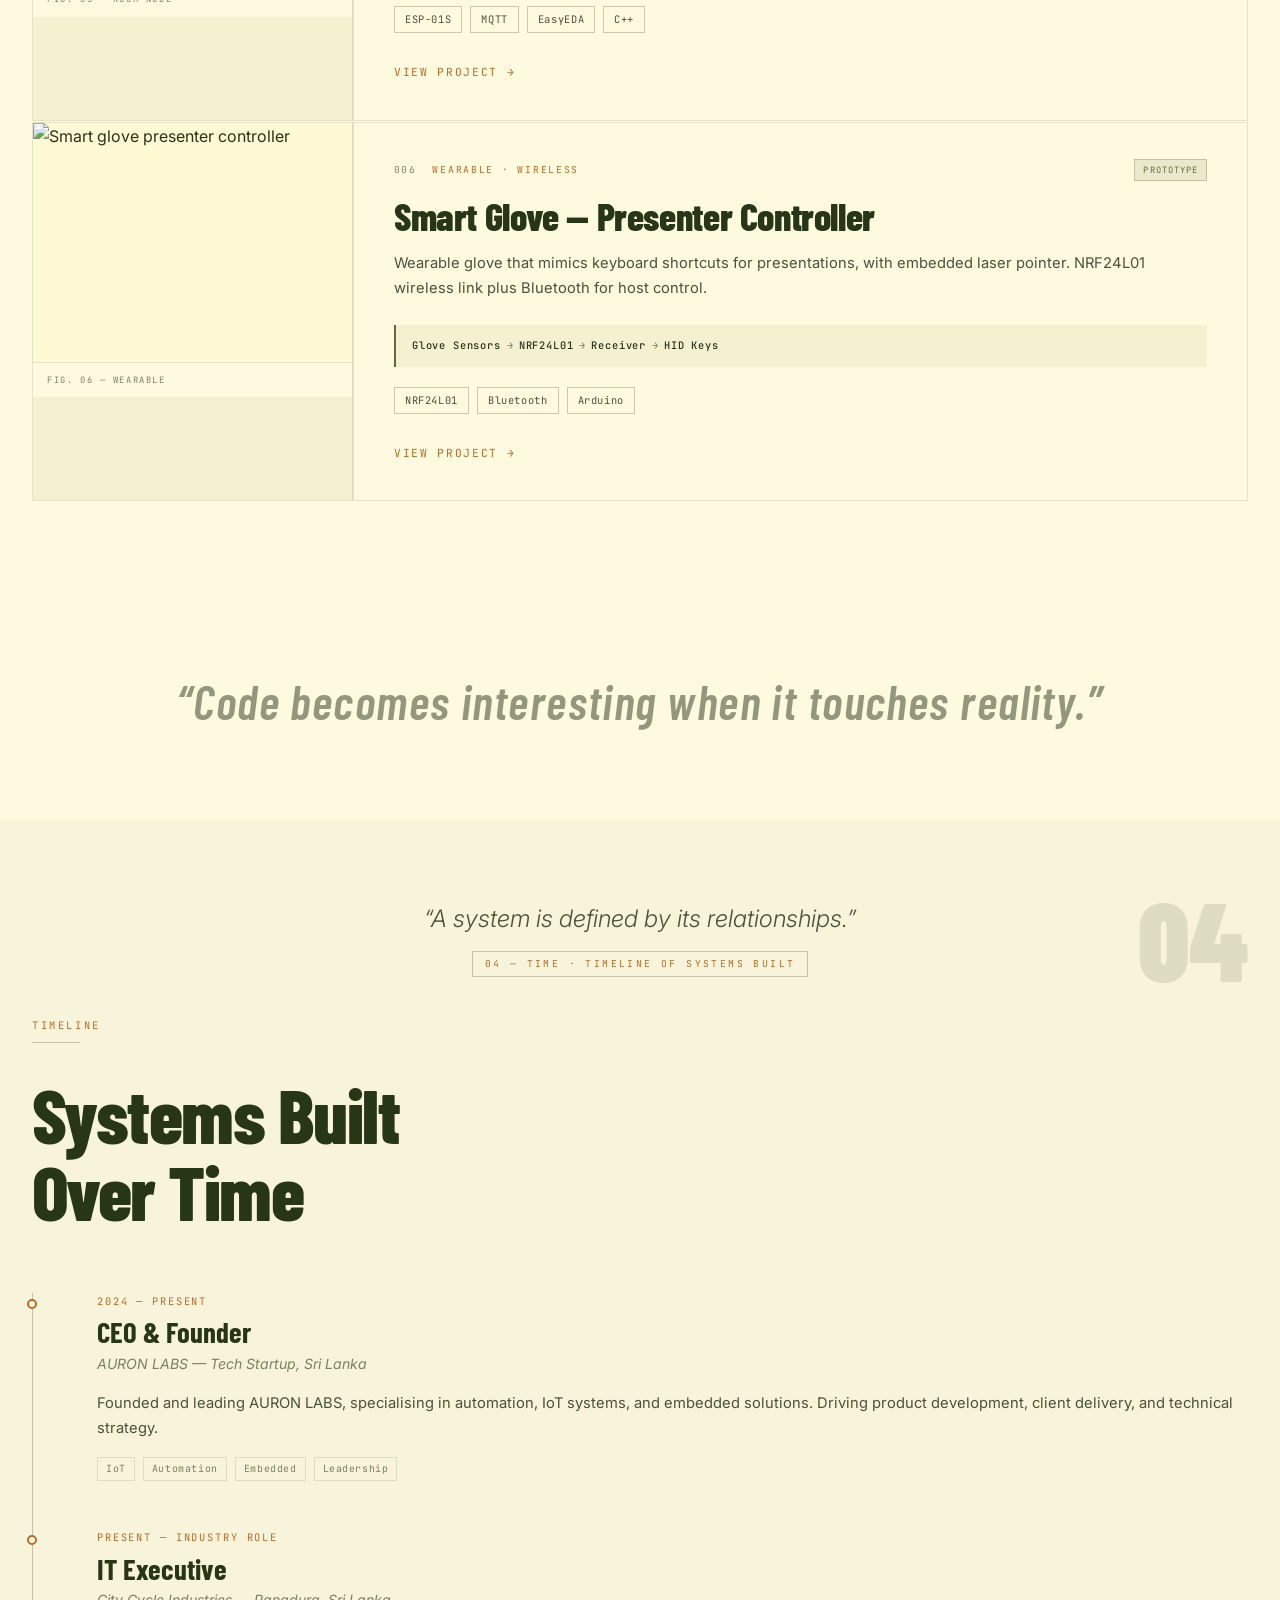
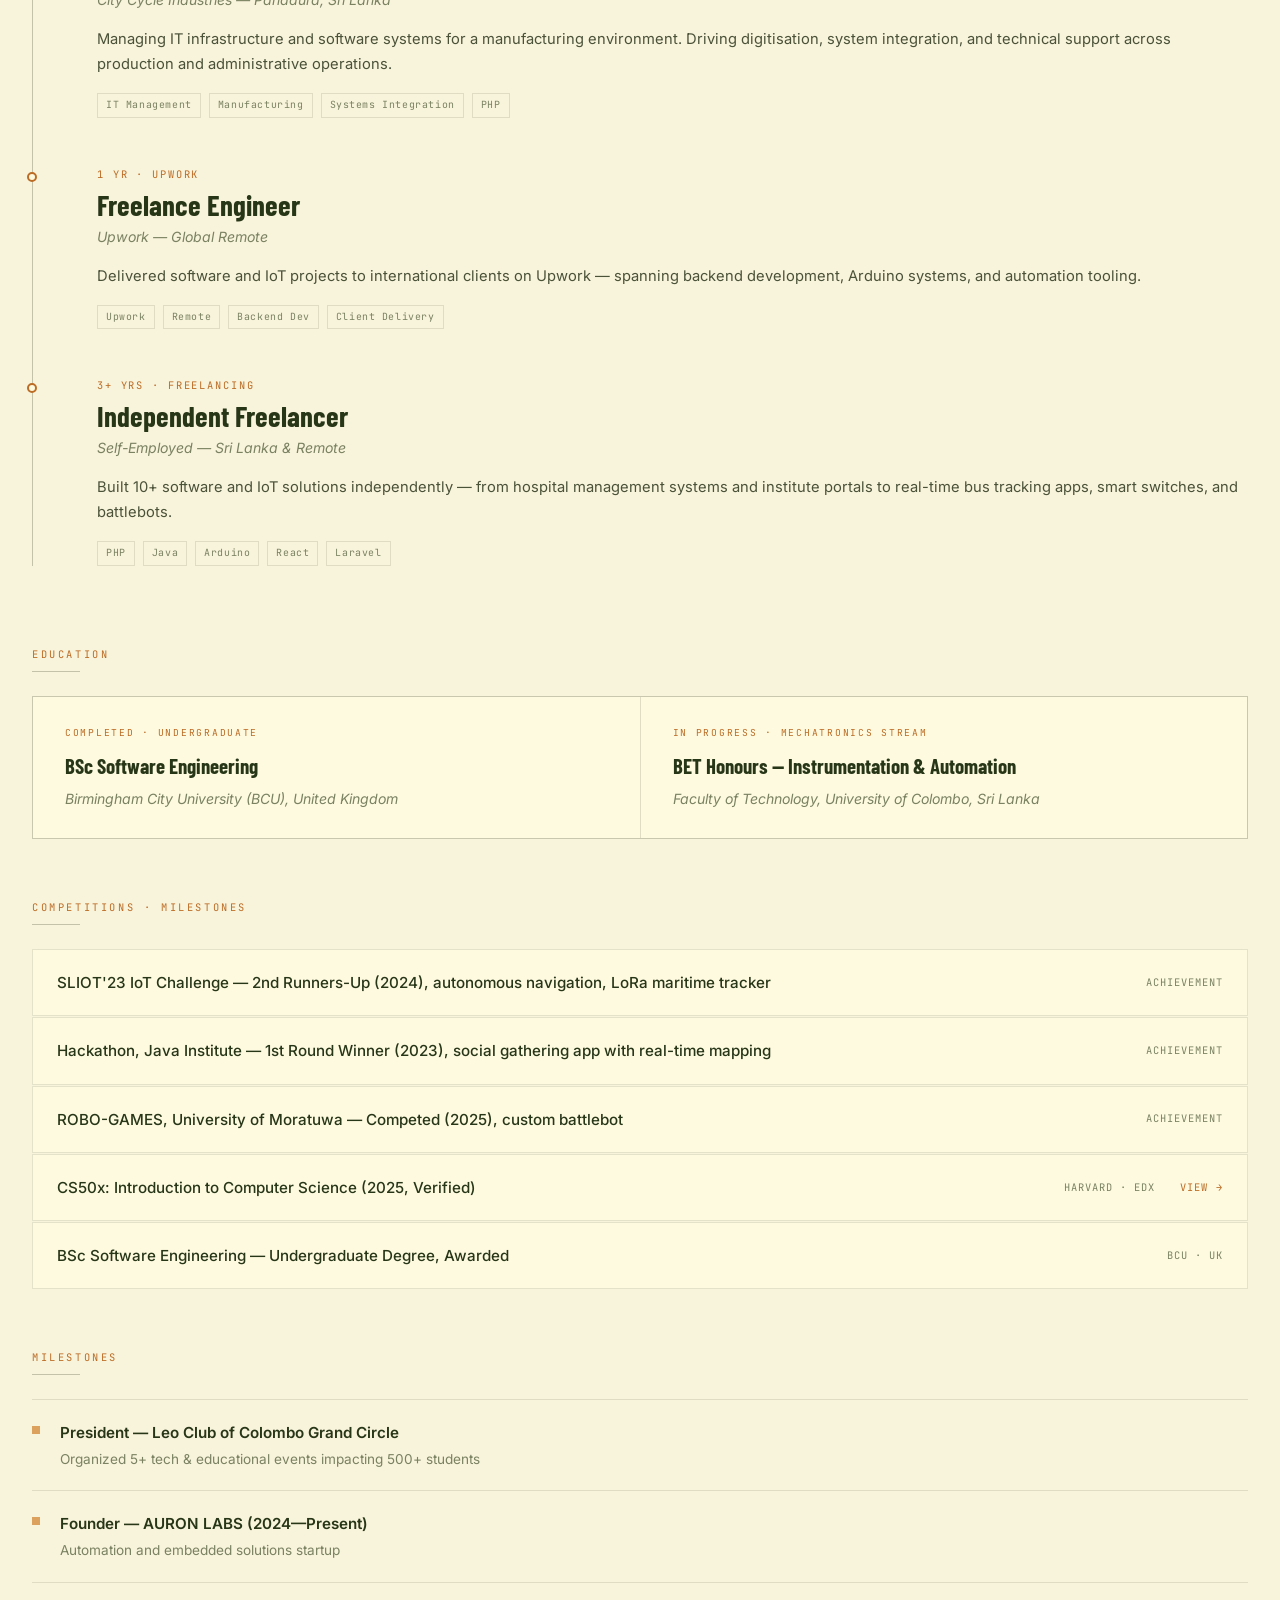
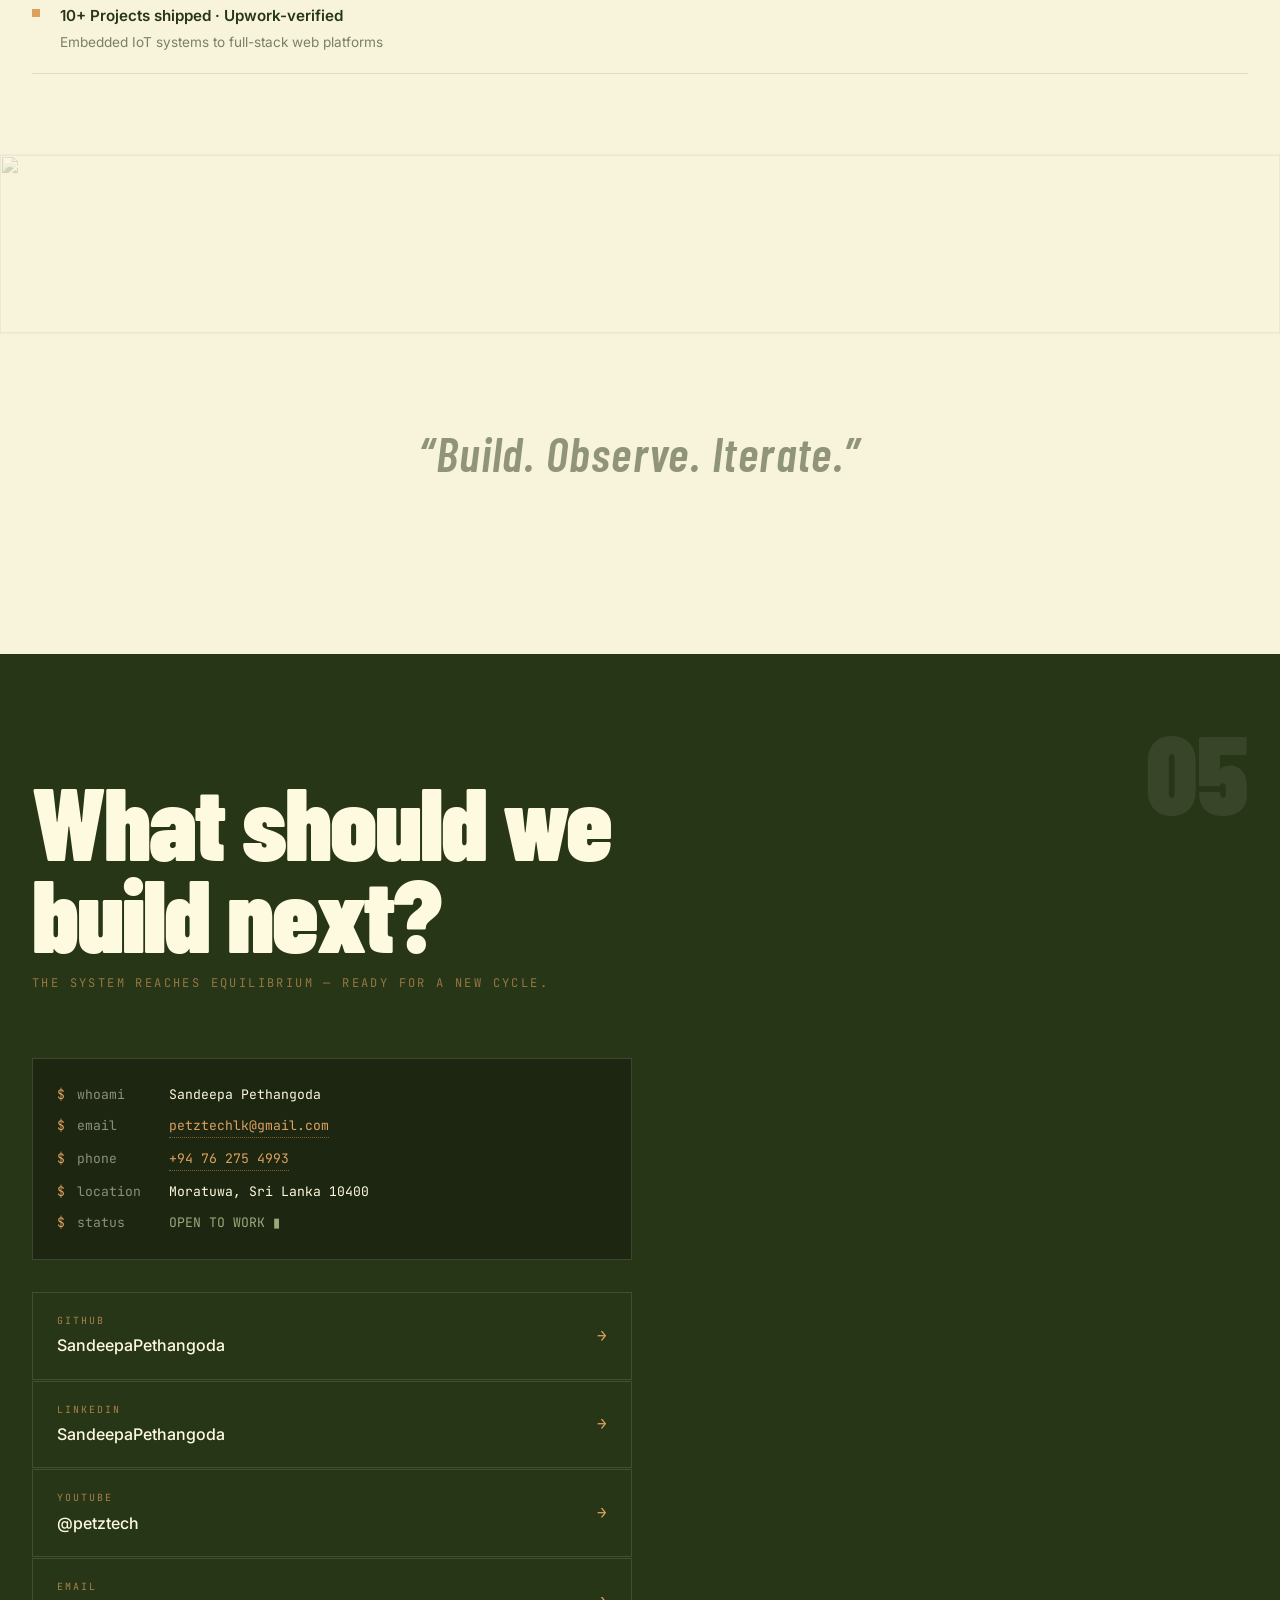
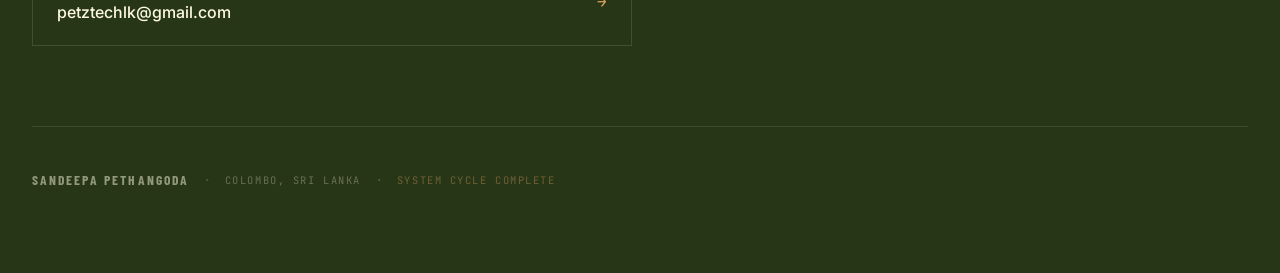
==== commit d06a7407: "Rebuild portfolio: systems-in-motion 3D experience with local profile asset" ====
--- a/index.html
+++ b/index.html
@@ -1,1523 +1,494 @@
 <!DOCTYPE html>
 <html lang="en">
 <head>
-<meta charset="UTF-8">
-<meta name="viewport" content="width=device-width, initial-scale=1.0">
-<title>SANDEEPA PETHANGODA // ENGINEER</title>
-<link rel="preconnect" href="https://fonts.googleapis.com">
-<link rel="preconnect" href="https://fonts.gstatic.com" crossorigin>
-<link href="https://fonts.googleapis.com/css2?family=Orbitron:wght@400;700;900&family=Share+Tech+Mono&display=swap" rel="stylesheet">
-<style>
-  :root {
-    --bg: #090014;
-    --fg: #E0E0E0;
-    --card-bg: rgba(26, 16, 60, 0.85);
-    --magenta: #FF00FF;
-    --cyan: #00FFFF;
-    --orange: #FF9900;
-    --border-dark: #2D1B4E;
-    --font-head: 'Orbitron', sans-serif;
-    --font-mono: 'Share Tech Mono', monospace;
+  <meta charset="UTF-8" />
+  <meta name="viewport" content="width=device-width, initial-scale=1.0" />
+  <title>Sandeepa Pethangoda — Backend Engineer · IoT Architect · Automation Builder</title>
+  <meta name="description" content="Sandeepa Pethangoda — Software engineer, IoT systems architect and founder of AURON LABS. BSc Software Engineering (BCU), BET Instrumentation & Automation (UoC). IT Executive at City Cycle Industries. I build systems that connect the digital and physical world." />
+  <meta name="keywords" content="Sandeepa Pethangoda, Backend Engineer, IoT Engineer, AURON LABS, City Cycle Industries, Arduino, ESP32, LoRa, MQTT, Laravel, Sri Lanka" />
+  <meta name="author" content="Sandeepa Pethangoda" />
+  <link rel="canonical" href="https://sandeepapethangoda.github.io/" />
+  <meta name="robots" content="index, follow" />
+
+  <!-- Open Graph -->
+  <meta property="og:type" content="website" />
+  <meta property="og:url" content="https://sandeepapethangoda.github.io/" />
+  <meta property="og:title" content="Sandeepa Pethangoda — I build systems that connect the digital and physical world" />
+  <meta property="og:description" content="Backend · IoT · Automation · AI · Infrastructure. Founder of AURON LABS, IT Executive at City Cycle Industries." />
+  <meta property="og:image" content="assets/profile.jpg" />
+
+  <!-- Twitter -->
+  <meta name="twitter:card" content="summary_large_image" />
+  <meta name="twitter:title" content="Sandeepa Pethangoda — Engineer · Builder" />
+  <meta name="twitter:description" content="I build systems that connect the digital and physical world. Backend · IoT · Automation." />
+  <meta name="twitter:image" content="assets/profile.jpg" />
+
+  <!-- Fonts -->
+  <link rel="preconnect" href="https://fonts.googleapis.com" />
+  <link rel="preconnect" href="https://fonts.gstatic.com" crossorigin />
+  <link href="https://fonts.googleapis.com/css2?family=Barlow+Condensed:wght@300;400;500;600;700;800;900&family=Inter:wght@300;400;500;600&family=JetBrains+Mono:wght@300;400;500&display=swap" rel="stylesheet" />
+
+  <!-- Structured data -->
+  <script type="application/ld+json">
+  {
+    "@context": "https://schema.org",
+    "@type": "Person",
+    "name": "Sandeepa Pethangoda",
+    "url": "https://sandeepapethangoda.github.io/",
+    "image": "assets/profile.jpg",
+    "jobTitle": "Backend Engineer, IoT Architect",
+    "worksFor": [{"@type":"Organization","name":"AURON LABS"},{"@type":"Organization","name":"City Cycle Industries"}],
+    "alumniOf": {"@type":"CollegeOrUniversity","name":"Birmingham City University"},
+    "sameAs": ["https://github.com/SandeepaPethangoda","https://www.linkedin.com/in/SandeepaPethangoda","https://www.youtube.com/@petztech"]
   }
-
-  *, *::before, *::after { box-sizing: border-box; margin: 0; padding: 0; }
-
-  html { scroll-behavior: smooth; }
-
-  body {
-    background: var(--bg);
-    color: var(--fg);
-    font-family: var(--font-mono);
-    overflow-x: hidden;
-    cursor: none;
-  }
-
-  /* ── CUSTOM CURSOR ── */
-  #cursor {
-    position: fixed; width: 16px; height: 16px; border: 2px solid var(--cyan);
-    border-radius: 50%; pointer-events: none; z-index: 9999;
-    transform: translate(-50%, -50%);
-    transition: width .15s, height .15s, border-color .15s;
-    mix-blend-mode: difference;
-  }
-  #cursor-dot {
-    position: fixed; width: 4px; height: 4px;
-    background: var(--magenta); border-radius: 50%;
-    pointer-events: none; z-index: 9999;
-    transform: translate(-50%, -50%);
-  }
-
-  /* ── SCANLINES OVERLAY ── */
-  #scanlines {
-    position: fixed; inset: 0; z-index: 9000; pointer-events: none;
-    background: repeating-linear-gradient(
-      0deg,
-      transparent, transparent 2px,
-      rgba(0,0,0,0.15) 2px, rgba(0,0,0,0.15) 4px
-    );
-    animation: flicker 8s infinite;
-  }
-  @keyframes flicker {
-    0%,100%{opacity:1} 97%{opacity:1} 97.5%{opacity:.7} 98%{opacity:1} 98.5%{opacity:.8} 99%{opacity:1}
-  }
-
-  /* ── THREE.JS CANVAS ── */
-  #three-canvas {
-    position: fixed; inset: 0; z-index: 0;
-    pointer-events: none;
-  }
-
-  /* ── FLOATING SUN ── */
-  #sun {
-    position: fixed; z-index: 1; pointer-events: none;
-    width: 600px; height: 600px;
-    background: radial-gradient(circle, rgba(255,153,0,0.25) 0%, rgba(255,0,255,0.15) 50%, transparent 70%);
-    border-radius: 50%;
-    top: -200px; left: 50%; transform: translateX(-50%);
-    filter: blur(60px);
-    animation: sunPulse 6s ease-in-out infinite;
-  }
-  @keyframes sunPulse { 0%,100%{opacity:.6} 50%{opacity:1} }
-
-  /* ── NAV ── */
-  nav {
-    position: fixed; top: 0; left: 0; right: 0; z-index: 8000;
-    display: flex; align-items: center; justify-content: space-between;
-    padding: 1rem 3rem;
-    background: rgba(9,0,20,0.85);
-    backdrop-filter: blur(10px);
-    border-bottom: 1px solid var(--border-dark);
-  }
-  .nav-brand {
-    font-family: var(--font-head);
-    font-size: 1.2rem; font-weight: 900;
-    letter-spacing: 0.2em;
-    background: linear-gradient(90deg, var(--orange), var(--magenta), var(--cyan));
-    -webkit-background-clip: text; -webkit-text-fill-color: transparent;
-    background-clip: text;
-    text-shadow: none;
-  }
-  .nav-links { display: flex; gap: 2rem; list-style: none; }
-  .nav-links a {
-    color: var(--fg); text-decoration: none; font-family: var(--font-mono);
-    font-size: .85rem; letter-spacing: .15em; text-transform: uppercase;
-    transition: color .2s, text-shadow .2s;
-  }
-  .nav-links a:hover {
-    color: var(--cyan);
-    text-shadow: 0 0 10px var(--cyan);
-  }
-  .nav-hamburger { display: none; background: none; border: none; color: var(--cyan); font-size: 1.5rem; cursor: pointer; }
-
-  /* ── SECTION BASE ── */
-  section { position: relative; z-index: 10; }
-
-  /* ── HERO ── */
-  #hero {
-    min-height: 100vh;
-    display: flex; align-items: center;
-    padding: 6rem 3rem 4rem;
-    position: relative; overflow: hidden;
-  }
-  .hero-inner { max-width: 1200px; margin: 0 auto; width: 100%; display: grid; grid-template-columns: 1fr 1fr; gap: 3rem; align-items: center; }
-  .hero-eyebrow {
-    font-size: .85rem; letter-spacing: .4em; text-transform: uppercase;
-    color: var(--cyan); margin-bottom: 1.5rem;
-    display: flex; align-items: center; gap: .75rem;
-  }
-  .hero-eyebrow::before { content: ''; display: block; width: 40px; height: 2px; background: var(--cyan); box-shadow: 0 0 8px var(--cyan); }
-  .hero-title {
-    font-family: var(--font-head);
-    font-size: clamp(2.5rem, 6vw, 5rem);
-    font-weight: 900;
-    line-height: 1;
-    margin-bottom: 1rem;
-  }
-  .hero-title .line1 { color: #fff; display: block; }
-  .hero-title .line2 {
-    display: block;
-    background: linear-gradient(90deg, var(--orange), var(--magenta), var(--cyan));
-    -webkit-background-clip: text; -webkit-text-fill-color: transparent; background-clip: text;
-    filter: drop-shadow(0 0 30px rgba(255,0,255,0.5));
-  }
-  .hero-title .line3 { color: var(--fg); opacity: .5; display: block; font-size: .6em; letter-spacing: .1em; margin-top: .5rem; }
-  .hero-desc { color: var(--fg); opacity: .7; line-height: 1.8; margin-bottom: 2rem; max-width: 480px; }
-  .hero-btns { display: flex; gap: 1rem; flex-wrap: wrap; }
-
-  /* ── BUTTONS ── */
-  .btn {
-    font-family: var(--font-mono); font-size: .85rem; letter-spacing: .15em; text-transform: uppercase;
-    padding: .85rem 2rem; border: 2px solid; cursor: pointer;
-    text-decoration: none; display: inline-block;
-    transition: all .2s ease-linear;
-    transform: skewX(-8deg);
-    position: relative; overflow: hidden;
-  }
-  .btn span { display: inline-block; transform: skewX(8deg); }
-  .btn-primary { border-color: var(--cyan); color: var(--cyan); background: transparent; }
-  .btn-primary:hover { background: var(--cyan); color: #000; box-shadow: 0 0 25px var(--cyan); transform: skewX(0); }
-  .btn-secondary { border-color: var(--magenta); color: var(--magenta); background: transparent; }
-  .btn-secondary:hover { background: var(--magenta); color: #fff; box-shadow: 0 0 25px var(--magenta); transform: skewX(0); }
-
-  /* ── HERO VISUAL (3D scene placeholder) ── */
-  .hero-visual {
-    position: relative; height: 400px;
-    display: flex; align-items: center; justify-content: center;
-  }
-  .hero-avatar-ring {
-    position: relative; width: 280px; height: 280px;
-  }
-  .hero-avatar-ring::before {
-    content: ''; position: absolute; inset: -12px;
-    border: 2px solid var(--magenta);
-    box-shadow: 0 0 20px var(--magenta), inset 0 0 20px rgba(255,0,255,0.1);
-    animation: ringRotate 8s linear infinite;
-  }
-  .hero-avatar-ring::after {
-    content: ''; position: absolute; inset: -24px;
-    border: 1px solid var(--cyan);
-    box-shadow: 0 0 10px var(--cyan);
-    animation: ringRotate 12s linear infinite reverse;
-  }
-  @keyframes ringRotate { to { transform: rotate(360deg); } }
-  .hero-avatar-img {
-    width: 100%; height: 100%; object-fit: cover;
-    filter: saturate(1.3) contrast(1.1);
-  }
-  .hero-avatar-scanlines {
-    position: absolute; inset: 0; pointer-events: none;
-    background: repeating-linear-gradient(0deg, transparent 0px, transparent 3px, rgba(0,255,255,0.03) 3px, rgba(0,255,255,0.03) 4px);
-  }
-  .floating-badge {
-    position: absolute; font-family: var(--font-mono); font-size: .7rem; letter-spacing: .1em;
-    padding: .4rem .8rem; border: 1px solid; text-transform: uppercase;
-    animation: float 3s ease-in-out infinite;
-  }
-  .badge-iot { border-color: var(--cyan); color: var(--cyan); top: 10%; right: -30px; background: rgba(0,255,255,0.08); animation-delay: 0s; }
-  .badge-robot { border-color: var(--magenta); color: var(--magenta); bottom: 20%; left: -40px; background: rgba(255,0,255,0.08); animation-delay: 1s; }
-  .badge-code { border-color: var(--orange); color: var(--orange); top: 50%; right: -50px; background: rgba(255,153,0,0.08); animation-delay: .5s; }
-  @keyframes float { 0%,100%{transform:translateY(0)} 50%{transform:translateY(-10px)} }
-
-  /* ── SECTION HEADERS ── */
-  .section-wrap { max-width: 1200px; margin: 0 auto; padding: 0 3rem; }
-  .section-header { margin-bottom: 4rem; }
-  .section-eyebrow {
-    font-size: .75rem; letter-spacing: .5em; text-transform: uppercase;
-    color: var(--magenta); display: flex; align-items: center; gap: .75rem; margin-bottom: .75rem;
-  }
-  .section-eyebrow::before { content: '>'; }
-  .section-title {
-    font-family: var(--font-head);
-    font-size: clamp(1.8rem, 4vw, 3.5rem); font-weight: 900;
-    color: #fff;
-    text-shadow: 0 0 40px rgba(255,255,255,0.1);
-  }
-  .section-title .accent { color: var(--cyan); text-shadow: 0 0 20px var(--cyan); }
-
-  /* ── ABOUT ── */
-  #about { padding: 8rem 0; }
-  .about-grid { display: grid; grid-template-columns: 1fr 1fr; gap: 4rem; align-items: start; }
-  .about-text p { line-height: 1.9; opacity: .8; margin-bottom: 1.2rem; }
-  .about-stats { display: grid; grid-template-columns: 1fr 1fr; gap: 1px; background: var(--border-dark); }
-  .stat-box {
-    background: var(--card-bg); padding: 2rem; text-align: center;
-    border-top: 2px solid transparent;
-    transition: border-color .2s;
-    backdrop-filter: blur(10px);
-  }
-  .stat-box:hover { border-top-color: var(--cyan); }
-  .stat-num {
-    font-family: var(--font-head); font-size: 3rem; font-weight: 900;
-    background: linear-gradient(135deg, var(--orange), var(--magenta));
-    -webkit-background-clip: text; -webkit-text-fill-color: transparent; background-clip: text;
-    display: block;
-  }
-  .stat-label { font-size: .75rem; letter-spacing: .2em; text-transform: uppercase; opacity: .6; margin-top: .5rem; }
-
-  /* ── SKILLS ── */
-  #skills { padding: 8rem 0; background: rgba(26,16,60,0.3); }
-  .skills-grid { display: grid; grid-template-columns: repeat(4, 1fr); gap: 1.5rem; }
-  .skill-card {
-    background: var(--card-bg); border: 1px solid rgba(255,0,255,0.2);
-    border-top: 2px solid var(--cyan); padding: 1.75rem;
-    backdrop-filter: blur(10px);
-    transition: transform .2s, box-shadow .2s, border-color .2s;
-    position: relative; overflow: hidden;
-  }
-  .skill-card::before {
-    content: ''; position: absolute; inset: 0;
-    background: linear-gradient(135deg, rgba(0,255,255,0.03), transparent);
-    opacity: 0; transition: opacity .2s;
-  }
-  .skill-card:hover { transform: translateY(-4px); box-shadow: 0 0 30px rgba(0,255,255,0.15); }
-  .skill-card:hover::before { opacity: 1; }
-  .skill-icon-wrap {
-    width: 54px; height: 54px;
-    display: flex; align-items: center; justify-content: center;
-    border: 1px solid var(--magenta);
-    margin-bottom: 1rem;
-    transform: rotate(45deg);
-    box-shadow: 0 0 15px rgba(255,0,255,0.3);
-    transition: transform .2s;
-    overflow: hidden;
-    background: rgba(255,0,255,0.05);
-    flex-shrink: 0;
-  }
-  .skill-icon-wrap span {
-    transform: rotate(-45deg);
-    display: flex; align-items: center; justify-content: center;
-    width: 34px; height: 34px;
-  }
-  .skill-icon-wrap span img {
-    width: 28px; height: 28px;
-    object-fit: contain;
-    filter: drop-shadow(0 0 4px rgba(0,255,255,0.6));
-  }
-  .skill-card:hover .skill-icon-wrap { transform: rotate(90deg); }
-  .skill-name { font-family: var(--font-head); font-size: .9rem; font-weight: 700; color: var(--cyan); margin-bottom: .5rem; letter-spacing: .1em; }
-  .skill-desc { font-size: .8rem; opacity: .6; line-height: 1.6; margin-bottom: 1rem; }
-  .skill-bar-track { height: 2px; background: var(--border-dark); position: relative; overflow: visible; }
-  .skill-bar-fill {
-    height: 100%; background: linear-gradient(90deg, var(--magenta), var(--cyan));
-    box-shadow: 0 0 8px var(--cyan);
-    position: relative;
-    transition: width 1.5s cubic-bezier(0.16, 1, 0.3, 1);
-    width: 0;
-  }
-  .skill-bar-fill::after {
-    content: ''; position: absolute; right: -3px; top: -3px;
-    width: 8px; height: 8px; border-radius: 50%;
-    background: var(--cyan); box-shadow: 0 0 6px var(--cyan);
-  }
-  .skill-pct { font-size: .7rem; color: var(--cyan); text-align: right; margin-top: .4rem; letter-spacing: .1em; }
-
-  /* ── PROJECTS ── */
-  #projects { padding: 8rem 0; }
-  .projects-grid { display: grid; grid-template-columns: repeat(3, 1fr); gap: 1.5rem; }
-  .project-card {
-    background: var(--card-bg); border: 1px solid var(--border-dark);
-    border-top: 2px solid var(--magenta); overflow: hidden;
-    position: relative; cursor: pointer;
-    transition: transform .2s, box-shadow .2s;
-    backdrop-filter: blur(10px);
-  }
-  .project-card:hover { transform: translateY(-6px); box-shadow: 0 0 40px rgba(255,0,255,0.2); }
-  .project-img { width: 100%; height: 200px; object-fit: cover; display: block; filter: saturate(0.7) contrast(1.1); transition: filter .3s; }
-  .project-card:hover .project-img { filter: saturate(1.4) contrast(1.2); }
-  .project-body { padding: 1.25rem; }
-  .project-tags { display: flex; flex-wrap: wrap; gap: .4rem; margin-bottom: .75rem; }
-  .project-tag {
-    font-size: .65rem; letter-spacing: .1em; text-transform: uppercase;
-    padding: .25rem .5rem; border: 1px solid rgba(0,255,255,0.4);
-    color: var(--cyan); background: rgba(0,255,255,0.06);
-    transform: skewX(-4deg);
-  }
-  .project-title { font-family: var(--font-head); font-size: .85rem; font-weight: 700; color: var(--fg); line-height: 1.4; margin-bottom: .5rem; }
-  .project-desc { font-size: .75rem; opacity: .55; line-height: 1.6; }
-  .project-link {
-    display: inline-flex; align-items: center; gap: .4rem;
-    font-size: .7rem; letter-spacing: .15em; text-transform: uppercase;
-    color: var(--magenta); text-decoration: none;
-    margin-top: .75rem;
-    transition: color .2s, text-shadow .2s;
-  }
-  .project-link:hover { color: var(--cyan); text-shadow: 0 0 8px var(--cyan); }
-
-  /* ── COMPETITIONS TIMELINE ── */
-  #competitions { padding: 8rem 0; background: rgba(26,16,60,0.3); }
-  .timeline { position: relative; max-width: 800px; margin: 0 auto; }
-  .timeline::before {
-    content: ''; position: absolute; left: 50%; top: 0; bottom: 0; width: 1px;
-    background: linear-gradient(to bottom, var(--magenta), var(--cyan));
-    box-shadow: 0 0 10px var(--cyan);
-    transform: translateX(-50%);
-  }
-  .tl-item { display: grid; grid-template-columns: 1fr 1fr; gap: 2rem; margin-bottom: 3rem; position: relative; }
-  .tl-item:nth-child(odd) .tl-content { grid-column: 1; grid-row: 1; text-align: right; }
-  .tl-item:nth-child(even) .tl-content { grid-column: 2; grid-row: 1; text-align: left; }
-  .tl-dot {
-    position: absolute; left: 50%; top: .5rem;
-    width: 14px; height: 14px;
-    border: 2px solid var(--cyan);
-    background: var(--bg);
-    transform: translate(-50%, 0) rotate(45deg);
-    box-shadow: 0 0 12px var(--cyan);
-    z-index: 2;
-  }
-  .tl-year { font-size: .7rem; letter-spacing: .3em; color: var(--orange); text-transform: uppercase; margin-bottom: .5rem; }
-  .tl-title { font-family: var(--font-head); font-size: 1rem; font-weight: 700; color: var(--cyan); margin-bottom: .5rem; text-shadow: 0 0 8px rgba(0,255,255,0.5); }
-  .tl-desc { font-size: .8rem; opacity: .65; line-height: 1.6; }
-  .tl-award {
-    display: inline-block; font-size: .65rem; letter-spacing: .15em; text-transform: uppercase;
-    padding: .25rem .6rem; border: 1px solid var(--orange); color: var(--orange);
-    margin-bottom: .4rem; background: rgba(255,153,0,0.08);
-  }
-
-  /* ── CONTACT ── */
-  #contact { padding: 8rem 0; }
-  .contact-grid { display: grid; grid-template-columns: 1fr 1.3fr; gap: 3rem; }
-  .terminal-window {
-    border: 2px solid var(--cyan);
-    background: rgba(0,0,0,0.7);
-    box-shadow: 0 0 30px rgba(0,255,255,0.15);
-    backdrop-filter: blur(10px);
-  }
-  .terminal-bar {
-    display: flex; align-items: center; gap: .5rem;
-    padding: .6rem 1rem;
-    background: rgba(0,255,255,0.07);
-    border-bottom: 1px solid rgba(0,255,255,0.3);
-  }
-  .terminal-dot { width: 10px; height: 10px; border-radius: 50%; }
-  .terminal-dot.close { background: var(--magenta); }
-  .terminal-dot.min { background: var(--cyan); }
-  .terminal-dot.max { background: var(--orange); }
-  .terminal-title { font-size: .7rem; letter-spacing: .2em; text-transform: uppercase; color: var(--fg); opacity: .5; margin-left: .5rem; }
-  .terminal-body { padding: 1.5rem; }
-  .terminal-line { display: flex; gap: .75rem; margin-bottom: .75rem; font-size: .85rem; line-height: 1.6; }
-  .terminal-prompt { color: var(--magenta); flex-shrink: 0; }
-  .terminal-value { color: var(--cyan); word-break: break-all; }
-  .terminal-label { color: var(--fg); opacity: .5; flex-shrink: 0; min-width: 90px; }
-
-  .contact-form-wrap { }
-  .form-group { margin-bottom: 1.25rem; }
-  .form-label { font-size: .7rem; letter-spacing: .25em; text-transform: uppercase; color: var(--magenta); margin-bottom: .4rem; display: block; }
-  .form-input {
-    width: 100%; background: transparent;
-    border: none; border-bottom: 2px solid var(--magenta);
-    color: var(--cyan); font-family: var(--font-mono); font-size: .95rem;
-    padding: .6rem 0; outline: none;
-    transition: border-color .2s, box-shadow .2s;
-  }
-  .form-input::placeholder { color: rgba(255,0,255,0.3); }
-  .form-input:focus { border-color: var(--cyan); box-shadow: 0 4px 0 -2px var(--cyan); }
-  .form-textarea { resize: none; height: 120px; line-height: 1.6; }
-  .form-submit {
-    width: 100%; padding: 1rem;
-    background: transparent; border: 2px solid var(--cyan);
-    color: var(--cyan); font-family: var(--font-mono); font-size: .85rem;
-    letter-spacing: .2em; text-transform: uppercase; cursor: pointer;
-    transform: skewX(-8deg);
-    transition: all .2s;
-    display: flex; align-items: center; justify-content: center; gap: .5rem;
-  }
-  .form-submit span { transform: skewX(8deg); display: flex; gap: .5rem; align-items: center; }
-  .form-submit:hover { background: var(--cyan); color: #000; box-shadow: 0 0 30px var(--cyan); transform: skewX(0); }
-
-  /* ── CERTIFICATIONS ── */
-  #certifications { padding: 8rem 0; }
-  .cert-grid { display: grid; grid-template-columns: repeat(auto-fit, minmax(320px, 1fr)); gap: 1.5rem; }
-  .cert-card {
-    background: var(--card-bg); border: 1px solid var(--border-dark);
-    border-top: 2px solid var(--orange);
-    padding: 1.75rem; backdrop-filter: blur(10px);
-    position: relative; overflow: hidden;
-    transition: transform .2s, box-shadow .2s;
-  }
-  .cert-card::before {
-    content: ''; position: absolute; top: 0; right: 0;
-    width: 80px; height: 80px;
-    background: radial-gradient(circle at top right, rgba(255,153,0,0.1), transparent 70%);
-  }
-  .cert-card:hover { transform: translateY(-4px); box-shadow: 0 0 30px rgba(255,153,0,0.15); }
-  .cert-issuer {
-    font-size: .65rem; letter-spacing: .35em; text-transform: uppercase;
-    color: var(--orange); margin-bottom: .6rem;
-    display: flex; align-items: center; gap: .5rem;
-  }
-  .cert-issuer::before { content: ''; display: block; width: 20px; height: 1px; background: var(--orange); }
-  .cert-name {
-    font-family: var(--font-head); font-size: 1.1rem; font-weight: 700;
-    color: #fff; margin-bottom: .4rem; line-height: 1.3;
-  }
-  .cert-sub { font-size: .8rem; color: var(--fg); opacity: .55; margin-bottom: 1.25rem; line-height: 1.6; }
-  .cert-meta { display: flex; align-items: center; justify-content: space-between; flex-wrap: wrap; gap: .5rem; }
-  .cert-year {
-    font-size: .7rem; letter-spacing: .2em; text-transform: uppercase;
-    color: var(--cyan); border: 1px solid rgba(0,255,255,0.3);
-    padding: .25rem .6rem; background: rgba(0,255,255,0.05);
-  }
-  .cert-badge {
-    display: inline-flex; align-items: center; gap: .4rem;
-    font-size: .65rem; letter-spacing: .1em; text-transform: uppercase;
-    color: var(--orange); border: 1px solid rgba(255,153,0,0.4);
-    padding: .25rem .6rem; background: rgba(255,153,0,0.06);
-    transform: skewX(-4deg);
-  }
-  .cert-verify {
-    display: inline-flex; align-items: center; gap: .4rem;
-    font-size: .7rem; letter-spacing: .15em; text-transform: uppercase;
-    color: var(--magenta); text-decoration: none; margin-top: .75rem;
-    transition: color .2s, text-shadow .2s; border: none; background: none; cursor: pointer;
-  }
-  .cert-verify:hover { color: var(--cyan); text-shadow: 0 0 8px var(--cyan); }
-  .cert-harvard-logo {
-    width: 36px; height: 36px; border-radius: 50%;
-    background: linear-gradient(135deg, #A51C30, #6B0F1A);
-    display: flex; align-items: center; justify-content: center;
-    font-family: var(--font-head); font-size: .7rem; font-weight: 900;
-    color: #fff; letter-spacing: 0; flex-shrink: 0;
-    box-shadow: 0 0 12px rgba(165,28,48,0.5);
-  }
-  .cert-header { display: flex; align-items: flex-start; gap: 1rem; margin-bottom: .75rem; }
-
-  .logo-img-wrap {
-    width: 42px; height: 42px; flex-shrink: 0;
-    display: flex; align-items: center; justify-content: center;
-    background: rgba(255,255,255,0.05);
-    border: 1px solid rgba(255,255,255,0.1);
-    border-radius: 6px;
-    overflow: hidden; padding: 4px;
-  }
-  .logo-img-wrap img {
-    width: 100%; height: 100%; object-fit: contain;
-    filter: brightness(0) invert(1);
-  }
-  .logo-img-wrap.color img { filter: none; }
-  .edu-logo-wrap {
-    width: 44px; height: 44px; flex-shrink: 0;
-    display: flex; align-items: center; justify-content: center;
-    overflow: hidden; padding: 3px;
-    background: rgba(255,255,255,0.04);
-    border: 1px solid rgba(255,255,255,0.1);
-    border-radius: 6px;
-  }
-  .edu-logo-wrap img { width: 100%; height: 100%; object-fit: contain; }
-  .edu-header { display: flex; align-items: center; gap: .85rem; margin-bottom: .75rem; }
-  .exp-logo-wrap {
-    width: 36px; height: 36px; flex-shrink: 0;
-    display: flex; align-items: center; justify-content: center;
-    background: rgba(255,255,255,0.05);
-    border: 1px solid rgba(255,255,255,0.1);
-    border-radius: 6px; overflow: hidden; padding: 3px;
-  }
-  .exp-logo-wrap img { width: 100%; height: 100%; object-fit: contain; filter: brightness(0) invert(1); }
-  .exp-logo-wrap.color img { filter: none; }
-  .exp-company-row { display: flex; align-items: center; gap: .6rem; margin-bottom: .4rem; }
-
-  /* ── EDUCATION ── */
-  #education { padding: 8rem 0; background: rgba(26,16,60,0.3); }
-  .edu-grid { display: grid; grid-template-columns: repeat(auto-fit, minmax(300px, 1fr)); gap: 1.5rem; }
-  .edu-card {
-    background: var(--card-bg); border: 1px solid var(--border-dark);
-    border-left: 3px solid var(--cyan);
-    padding: 1.75rem; backdrop-filter: blur(10px);
-    position: relative; overflow: hidden;
-    transition: transform .2s, box-shadow .2s;
-  }
-  .edu-card:hover { transform: translateY(-4px); box-shadow: 0 0 30px rgba(0,255,255,0.12); }
-  .edu-card.upcoming { border-left-color: var(--orange); }
-  .edu-card.upcoming:hover { box-shadow: 0 0 30px rgba(255,153,0,0.12); }
-  .edu-status {
-    display: inline-block; font-size: .6rem; letter-spacing: .3em; text-transform: uppercase;
-    padding: .2rem .55rem; margin-bottom: .9rem;
-  }
-  .edu-status.completed { border: 1px solid rgba(0,255,255,0.4); color: var(--cyan); background: rgba(0,255,255,0.06); }
-  .edu-status.upcoming-tag { border: 1px solid rgba(255,153,0,0.4); color: var(--orange); background: rgba(255,153,0,0.06); }
-  .edu-degree { font-family: var(--font-head); font-size: 1rem; font-weight: 700; color: #fff; margin-bottom: .35rem; line-height: 1.35; }
-  .edu-field { font-size: .8rem; color: var(--cyan); margin-bottom: .6rem; letter-spacing: .05em; }
-  .edu-card.upcoming .edu-field { color: var(--orange); }
-  .edu-institution { font-size: .78rem; color: var(--fg); opacity: .55; margin-bottom: .9rem; line-height: 1.5; }
-  .edu-year { font-size: .65rem; letter-spacing: .2em; text-transform: uppercase; color: var(--fg); opacity: .35; }
-  .edu-icon {
-    position: absolute; top: 1.25rem; right: 1.25rem;
-    font-size: 1.8rem; opacity: .08;
-  }
-
-  /* ── EXPERIENCE ── */
-  #experience { padding: 8rem 0; }
-  .exp-list { display: flex; flex-direction: column; gap: 1px; background: var(--border-dark); max-width: 900px; margin: 0 auto; }
-  .exp-item {
-    background: var(--card-bg); padding: 2rem 2rem 2rem 1.75rem;
-    border-left: 3px solid transparent;
-    display: grid; grid-template-columns: auto 1fr; gap: 1.5rem; align-items: start;
-    backdrop-filter: blur(10px);
-    transition: border-color .2s, box-shadow .2s;
-    position: relative;
-  }
-  .exp-item:hover { border-left-color: var(--magenta); box-shadow: inset 4px 0 0 var(--magenta), 0 0 20px rgba(255,0,255,0.07); }
-  .exp-icon-col { display: flex; flex-direction: column; align-items: center; padding-top: .2rem; }
-  .exp-dot {
-    width: 12px; height: 12px; border: 2px solid var(--magenta); background: var(--bg);
-    transform: rotate(45deg); flex-shrink: 0;
-    box-shadow: 0 0 8px rgba(255,0,255,0.4);
-  }
-  .exp-line { width: 1px; flex: 1; background: linear-gradient(to bottom, var(--magenta), transparent); margin-top: .5rem; min-height: 30px; }
-  .exp-item:last-child .exp-line { display: none; }
-  .exp-role { font-family: var(--font-head); font-size: .95rem; font-weight: 700; color: var(--cyan); margin-bottom: .25rem; letter-spacing: .05em; }
-  .exp-company { font-size: .85rem; color: var(--fg); opacity: .7; margin-bottom: .4rem; }
-  .exp-company strong { color: var(--fg); opacity: 1; }
-  .exp-duration {
-    display: inline-block; font-size: .62rem; letter-spacing: .2em; text-transform: uppercase;
-    color: var(--magenta); border: 1px solid rgba(255,0,255,0.3);
-    padding: .2rem .5rem; background: rgba(255,0,255,0.05); margin-bottom: .7rem;
-  }
-  .exp-desc { font-size: .8rem; color: var(--fg); opacity: .55; line-height: 1.7; }
-  .exp-tags { display: flex; flex-wrap: wrap; gap: .35rem; margin-top: .75rem; }
-  .exp-tag {
-    font-size: .6rem; letter-spacing: .1em; text-transform: uppercase;
-    padding: .2rem .45rem; border: 1px solid rgba(0,255,255,0.25);
-    color: var(--cyan); background: rgba(0,255,255,0.04);
-  }
-
-  /* ── FOOTER ── */
-  footer {
-    position: relative; z-index: 10;
-    border-top: 1px solid var(--border-dark);
-    padding: 3rem;
-    display: flex; align-items: center; justify-content: space-between;
-    flex-wrap: wrap; gap: 1rem;
-  }
-  .footer-brand { font-family: var(--font-head); font-size: .9rem; font-weight: 700; letter-spacing: .2em; }
-  .footer-brand .c { color: var(--cyan); }
-  .footer-brand .m { color: var(--magenta); }
-  .footer-links { display: flex; gap: 1.5rem; }
-  .footer-links a { color: var(--fg); opacity: .4; text-decoration: none; font-size: .8rem; transition: opacity .2s, color .2s; }
-  .footer-links a:hover { opacity: 1; color: var(--cyan); }
-  .footer-copy { font-size: .75rem; opacity: .3; letter-spacing: .1em; }
-
-  /* ── SOCIAL ICONS ── */
-  .social-links { display: flex; gap: 1rem; margin-top: 1.5rem; }
-  .social-link {
-    width: 40px; height: 40px; display: flex; align-items: center; justify-content: center;
-    border: 1px solid var(--border-dark); color: var(--fg); text-decoration: none;
-    font-size: 1rem; transition: all .2s;
-    transform: rotate(0deg);
-  }
-  .social-link:hover { border-color: var(--magenta); color: var(--magenta); box-shadow: 0 0 15px rgba(255,0,255,0.4); transform: rotate(-5deg) scale(1.1); }
-
-  /* ── SCROLL INDICATOR ── */
-  .scroll-hint {
-    position: absolute; bottom: 2rem; left: 50%; transform: translateX(-50%);
-    display: flex; flex-direction: column; align-items: center; gap: .5rem;
-    font-size: .65rem; letter-spacing: .3em; text-transform: uppercase; color: var(--fg); opacity: .4;
-    animation: fadeInOut 2s ease-in-out infinite;
-  }
-  .scroll-hint::after {
-    content: ''; width: 1px; height: 40px;
-    background: linear-gradient(to bottom, var(--magenta), transparent);
-  }
-  @keyframes fadeInOut { 0%,100%{opacity:.2} 50%{opacity:.6} }
-
-  /* ── GLITCH TEXT ── */
-  .glitch {
-    position: relative;
-  }
-  .glitch::before, .glitch::after {
-    content: attr(data-text);
-    position: absolute; left: 0; top: 0;
-    width: 100%; height: 100%;
-    background: transparent;
-  }
-  .glitch::before {
-    color: var(--cyan); clip-path: polygon(0 0, 100% 0, 100% 35%, 0 35%);
-    transform: translate(-3px, 0); animation: glitch1 4s infinite; opacity: 0;
-  }
-  .glitch::after {
-    color: var(--magenta); clip-path: polygon(0 65%, 100% 65%, 100% 100%, 0 100%);
-    transform: translate(3px, 0); animation: glitch2 4s infinite; opacity: 0;
-  }
-  @keyframes glitch1 { 0%,90%,100%{opacity:0} 91%,93%{opacity:1; transform:translate(-4px,0)} 92%{transform:translate(-6px,-2px)} }
-  @keyframes glitch2 { 0%,90%,100%{opacity:0} 91%,93%{opacity:1; transform:translate(4px,0)} 92%{transform:translate(6px,2px)} }
-
-  /* ── ANIMATED IN ── */
-  .reveal { opacity: 0; transform: translateY(30px); transition: opacity .6s ease, transform .6s ease; }
-  .reveal.visible { opacity: 1; transform: translateY(0); }
-
-  /* ── SECTION DIVIDER ── */
-  .divider {
-    height: 1px; margin: 0;
-    background: linear-gradient(90deg, transparent, var(--magenta), var(--cyan), transparent);
-    opacity: .4;
-  }
-
-  /* ── RESPONSIVE ── */
-  @media (max-width: 1024px) {
-    .skills-grid { grid-template-columns: repeat(2, 1fr); }
-    .projects-grid { grid-template-columns: repeat(2, 1fr); }
-    .about-grid { grid-template-columns: 1fr; gap: 2rem; }
-    .contact-grid { grid-template-columns: 1fr; }
-    .hero-inner { grid-template-columns: 1fr; }
-    .hero-visual { height: 280px; }
-    .hero-avatar-ring { width: 200px; height: 200px; }
-    .badge-iot, .badge-robot, .badge-code { display: none; }
-    .timeline::before { left: 20px; }
-    .tl-item { grid-template-columns: 1fr; padding-left: 50px; }
-    .tl-item:nth-child(odd) .tl-content,
-    .tl-item:nth-child(even) .tl-content { grid-column: 1; text-align: left; }
-    .tl-dot { left: 20px; }
-  }
-  @media (max-width: 768px) {
-    nav { padding: 1rem 1.5rem; }
-    .nav-links { display: none; flex-direction: column; position: fixed; inset: 0; top: 60px; background: rgba(9,0,20,0.98); padding: 2rem; gap: 1.5rem; z-index: 7999; }
-    .nav-links.open { display: flex; }
-    .nav-hamburger { display: block; }
-    #hero, .section-wrap { padding-left: 1.5rem; padding-right: 1.5rem; }
-    .hero-inner { padding: 0; }
-    .skills-grid { grid-template-columns: 1fr; }
-    .projects-grid { grid-template-columns: 1fr; }
-    .about-stats { grid-template-columns: 1fr 1fr; }
-  }
-</style>
+  </script>
+
+  <script src="https://cdnjs.cloudflare.com/ajax/libs/three.js/r128/three.min.js"></script>
+  <link rel="stylesheet" href="style.css" />
 </head>
 <body>
 
-<div id="cursor"></div>
-<div id="cursor-dot"></div>
-<div id="scanlines"></div>
-<div id="sun"></div>
-<canvas id="three-canvas"></canvas>
-
-<!-- ── NAV ── -->
-<nav id="main-nav">
-  <div class="nav-brand">SP_</div>
-  <ul class="nav-links" id="nav-links">
-    <li><a href="#about">About</a></li>
-    <li><a href="#skills">Skills</a></li>
-    <li><a href="#projects">Projects</a></li>
-    <li><a href="#competitions">Competitions</a></li>
-    <li><a href="#education">Education</a></li>
-    <li><a href="#experience">Experience</a></li>
-    <li><a href="#certifications">Certifications</a></li>
-    <li><a href="#contact">Contact</a></li>
-  </ul>
-  <button class="nav-hamburger" id="hamburger" aria-label="Menu">☰</button>
-</nav>
-
-<!-- ── HERO ── -->
-<section id="hero">
-  <div class="hero-inner">
-    <div class="hero-text">
-      <div class="hero-eyebrow">SYSTEM ONLINE // INITIALIZING</div>
-      <h1 class="hero-title">
-        <span class="line1 glitch" data-text="SANDEEPA">SANDEEPA</span>
-        <span class="line2">PETHANGODA</span>
-        <span class="line3">// CEO · ENGINEER · BUILDER</span>
-      </h1>
-      <p class="hero-desc">
-        Software engineer, IoT architect & founder of AURON LABS. BSc from BCU · BET in Instrumentation & Automation at University of Colombo. 3+ years freelancing, Upwork-verified, and currently driving industry automation at City Cycle Industries.
-      </p>
-      <div class="hero-btns">
-        <a href="#projects" class="btn btn-primary"><span>View Projects</span></a>
-        <a href="#contact" class="btn btn-secondary"><span>Contact Me</span></a>
-      </div>
+  <a href="#main-content" class="skip-link">Skip to content</a>
+
+  <nav class="nav" id="nav" role="navigation" aria-label="Primary navigation">
+    <div class="nav-brand"><span class="nav-monogram">SP</span></div>
+    <div class="nav-links">
+      <a href="#about" class="nav-link" data-section="about">01 ABOUT</a>
+      <a href="#systems" class="nav-link" data-section="systems">02 SYSTEMS</a>
+      <a href="#projects" class="nav-link" data-section="projects">03 PROJECTS</a>
+      <a href="#experience" class="nav-link" data-section="experience">04 EXPERIENCE</a>
+      <a href="#contact" class="nav-link" data-section="contact">05 CONTACT</a>
     </div>
-    <div class="hero-visual">
-      <div class="hero-avatar-ring">
-        <img src="https://i.ibb.co/QFzxZbck/my4.jpg" alt="Sandeepa Pethangoda" class="hero-avatar-img">
-        <div class="hero-avatar-scanlines"></div>
-      </div>
-      <div class="floating-badge badge-iot">IoT_SYS</div>
-      <div class="floating-badge badge-robot">ROBOT_ENG</div>
-      <div class="floating-badge badge-code">DEV_STACK</div>
+    <div class="nav-state">
+      <span class="nav-state-label" id="navStateLabel">INITIALIZING</span>
+      <div class="nav-state-indicator"></div>
+    </div>
+    <button class="nav-toggle" id="navToggle" aria-label="Toggle navigation" aria-expanded="false">
+      <span></span><span></span><span></span>
+    </button>
+  </nav>
+
+  <div class="nav-overlay" id="navOverlay">
+    <div class="nav-overlay-links">
+      <a href="#about" class="nav-overlay-link">01 — ABOUT</a>
+      <a href="#systems" class="nav-overlay-link">02 — SYSTEMS</a>
+      <a href="#projects" class="nav-overlay-link">03 — PROJECTS</a>
+      <a href="#experience" class="nav-overlay-link">04 — EXPERIENCE</a>
+      <a href="#contact" class="nav-overlay-link">05 — CONTACT</a>
     </div>
   </div>
-  <div class="scroll-hint">SCROLL</div>
-</section>
-
-<div class="divider"></div>
-
-<!-- ── ABOUT ── -->
-<section id="about">
-  <div class="section-wrap">
-    <div class="section-header reveal">
-      <div class="section-eyebrow">System Profile</div>
-      <h2 class="section-title">About <span class="accent">Me</span></h2>
-    </div>
-    <div class="about-grid">
-      <div class="about-text reveal">
-        <p>Software engineer, IoT systems architect and founder of <strong style="color:var(--cyan)">AURON LABS</strong> — a tech startup focused on automation and embedded solutions. Currently serving as IT Executive at City Cycle Industries, Panadura.</p>
-        <p>Holds a <strong style="color:var(--fg)">BSc in Software Engineering from Birmingham City University (BCU)</strong> and is pursuing a <strong style="color:var(--fg)">BET Honours in Instrumentation & Automation</strong> at the Faculty of Technology, University of Colombo.</p>
-        <p>3+ years of freelancing with 1 year on Upwork — building everything from embedded IoT systems to full-stack web platforms across clients worldwide.</p>
-        <p>President of the Leo Club of Colombo Grand Circle — organized 5+ tech & educational events impacting 500+ students across Sri Lanka.</p>
-        <div class="social-links">
-          <a href="https://sandeepapethangoda.github.io" class="social-link" title="GitHub">⌥</a>
-          <a href="https://www.linkedin.com/in/SandeepaPethangoda" class="social-link" title="LinkedIn">⊞</a>
-          <a href="https://www.youtube.com/@petztech" class="social-link" title="YouTube">▶</a>
-        </div>
-      </div>
-      <div class="about-stats reveal">
-        <div class="stat-box">
-          <span class="stat-num">10+</span>
-          <div class="stat-label">Projects Shipped</div>
-        </div>
-        <div class="stat-box">
-          <span class="stat-num">3+</span>
-          <div class="stat-label">Years Freelancing</div>
-        </div>
-        <div class="stat-box">
-          <span class="stat-num">2</span>
-          <div class="stat-label">Degrees</div>
-        </div>
-        <div class="stat-box">
-          <span class="stat-num">8+</span>
-          <div class="stat-label">Technologies Mastered</div>
-        </div>
-      </div>
-    </div>
-  </div>
-</section>
-
-<div class="divider"></div>
-
-<!-- ── SKILLS ── -->
-<section id="skills">
-  <div class="section-wrap">
-    <div class="section-header reveal">
-      <div class="section-eyebrow">Capabilities</div>
-      <h2 class="section-title">Tech <span class="accent">Stack</span></h2>
-    </div>
-    <div class="skills-grid">
-
-      <div class="skill-card reveal">
-        <div class="skill-icon-wrap">
-          <span><img src="https://cdn.jsdelivr.net/gh/devicons/devicon@latest/icons/arduino/arduino-original.svg" alt="Arduino"></span>
-        </div>
-        <div class="skill-name">Arduino / C++</div>
-        <div class="skill-desc">Expert in designing and programming custom Arduino-based solutions for robotics and IoT applications.</div>
-        <div class="skill-bar-track"><div class="skill-bar-fill" data-pct="95"></div></div>
-        <div class="skill-pct">95%</div>
-      </div>
-
-      <div class="skill-card reveal">
-        <div class="skill-icon-wrap">
-          <span><img src="https://cdn.jsdelivr.net/gh/devicons/devicon@latest/icons/raspberrypi/raspberrypi-original.svg" alt="Raspberry Pi"></span>
-        </div>
-        <div class="skill-name">Raspberry Pi</div>
-        <div class="skill-desc">Proficient in Raspberry Pi for advanced projects requiring OS-level functionality, LoRa, and MQTT.</div>
-        <div class="skill-bar-track"><div class="skill-bar-fill" data-pct="70"></div></div>
-        <div class="skill-pct">70%</div>
-      </div>
-
-      <div class="skill-card reveal">
-        <div class="skill-icon-wrap">
-          <span><img src="https://cdn.jsdelivr.net/gh/devicons/devicon@latest/icons/python/python-original.svg" alt="Python"></span>
-        </div>
-        <div class="skill-name">Python</div>
-        <div class="skill-desc">Skilled in Python for data processing, battery monitoring tools, ML, and robotic control systems.</div>
-        <div class="skill-bar-track"><div class="skill-bar-fill" data-pct="65"></div></div>
-        <div class="skill-pct">65%</div>
-      </div>
-
-      <div class="skill-card reveal">
-        <div class="skill-icon-wrap">
-          <span><img src="https://cdn.jsdelivr.net/gh/devicons/devicon@latest/icons/php/php-original.svg" alt="PHP"></span>
-        </div>
-        <div class="skill-name">PHP / Laravel</div>
-        <div class="skill-desc">Experienced in PHP and Laravel for web interfaces, backend systems, and full-stack platforms.</div>
-        <div class="skill-bar-track"><div class="skill-bar-fill" data-pct="85"></div></div>
-        <div class="skill-pct">85%</div>
-      </div>
-
-      <div class="skill-card reveal">
-        <div class="skill-icon-wrap">
-          <span><img src="https://cdn.jsdelivr.net/gh/devicons/devicon@latest/icons/java/java-original.svg" alt="Java"></span>
-        </div>
-        <div class="skill-name">Java OOP</div>
-        <div class="skill-desc">Proficient in Java object-oriented programming for robust standalone applications with barcode and reporting.</div>
-        <div class="skill-bar-track"><div class="skill-bar-fill" data-pct="80"></div></div>
-        <div class="skill-pct">80%</div>
-      </div>
-
-      <div class="skill-card reveal">
-        <div class="skill-icon-wrap">
-          <span><img src="https://cdn.jsdelivr.net/gh/devicons/devicon@latest/icons/cplusplus/cplusplus-original.svg" alt="C++"></span>
-        </div>
-        <div class="skill-name">C / C++</div>
-        <div class="skill-desc">Core language for embedded systems, microcontroller firmware, and high-performance robotics control loops.</div>
-        <div class="skill-bar-track"><div class="skill-bar-fill" data-pct="88"></div></div>
-        <div class="skill-pct">88%</div>
-      </div>
-
-      <div class="skill-card reveal">
-        <div class="skill-icon-wrap">
-          <span><img src="https://cdn.jsdelivr.net/gh/devicons/devicon@latest/icons/laravel/laravel-original.svg" alt="Laravel"></span>
-        </div>
-        <div class="skill-name">Laravel</div>
-        <div class="skill-desc">Full-stack web applications including micasa.lk and YourTutor — REST APIs, WebSockets, and Eloquent ORM.</div>
-        <div class="skill-bar-track"><div class="skill-bar-fill" data-pct="82"></div></div>
-        <div class="skill-pct">82%</div>
-      </div>
-
-      <div class="skill-card reveal">
-        <div class="skill-icon-wrap">
-          <span><img src="https://cdn.jsdelivr.net/gh/devicons/devicon@latest/icons/react/react-original.svg" alt="React"></span>
-        </div>
-        <div class="skill-name">React</div>
-        <div class="skill-desc">Building interactive UIs — real-time bus tracking dashboards and frontend tooling with WebSockets.</div>
-        <div class="skill-bar-track"><div class="skill-bar-fill" data-pct="60"></div></div>
-        <div class="skill-pct">60%</div>
-      </div>
-
-      <div class="skill-card reveal">
-        <div class="skill-icon-wrap">
-          <span><img src="https://cdn.jsdelivr.net/gh/devicons/devicon@latest/icons/mysql/mysql-original.svg" alt="MySQL"></span>
-        </div>
-        <div class="skill-name">MySQL / SQL</div>
-        <div class="skill-desc">Relational database design, query optimisation, and integration across PHP, Laravel, and Java projects.</div>
-        <div class="skill-bar-track"><div class="skill-bar-fill" data-pct="80"></div></div>
-        <div class="skill-pct">80%</div>
-      </div>
-
-      <div class="skill-card reveal">
-        <div class="skill-icon-wrap">
-          <span><img src="https://cdn.jsdelivr.net/gh/devicons/devicon@latest/icons/git/git-original.svg" alt="Git"></span>
-        </div>
-        <div class="skill-name">Git</div>
-        <div class="skill-desc">Version control, branching strategies, and collaborative development workflows across all projects.</div>
-        <div class="skill-bar-track"><div class="skill-bar-fill" data-pct="75"></div></div>
-        <div class="skill-pct">75%</div>
-      </div>
-
-      <div class="skill-card reveal">
-        <div class="skill-icon-wrap">
-          <span><img src="https://cdn.jsdelivr.net/gh/devicons/devicon@latest/icons/linux/linux-original.svg" alt="Linux"></span>
-        </div>
-        <div class="skill-name">Linux</div>
-        <div class="skill-desc">Server administration, Apache/Nginx/MySQL stacks, AWS VPS setup, and embedded Linux on Raspberry Pi.</div>
-        <div class="skill-bar-track"><div class="skill-bar-fill" data-pct="72"></div></div>
-        <div class="skill-pct">72%</div>
-      </div>
-
-      <div class="skill-card reveal">
-        <div class="skill-icon-wrap">
-          <span><img src="https://cdn.jsdelivr.net/gh/devicons/devicon@latest/icons/javascript/javascript-original.svg" alt="JavaScript"></span>
-        </div>
-        <div class="skill-name">JavaScript</div>
-        <div class="skill-desc">Frontend interactivity, MQTT dashboards, real-time WebSocket clients, and IoT browser interfaces.</div>
-        <div class="skill-bar-track"><div class="skill-bar-fill" data-pct="70"></div></div>
-        <div class="skill-pct">70%</div>
-      </div>
-
-    </div>
-  </div>
-</section>
-
-<div class="divider"></div>
-
-<!-- ── PROJECTS ── -->
-<section id="projects">
-  <div class="section-wrap">
-    <div class="section-header reveal">
-      <div class="section-eyebrow">Portfolio</div>
-      <h2 class="section-title">Featured <span class="accent">Projects</span></h2>
-    </div>
-    <div class="projects-grid">
-
-      <div class="project-card reveal">
-        <img src="https://i.ibb.co/dRP1Z4j/Whats-App-Image-2025-04-20-at-22-43-07-39705fae.jpg" alt="SLIOT'23" class="project-img">
-        <div class="project-body">
-          <div class="project-tags"><span class="project-tag">Arduino</span><span class="project-tag">LoRa</span><span class="project-tag">MQTT</span><span class="project-tag">C++</span></div>
-          <div class="project-title">SLIOT'23 — Autonomous Boat Tracker</div>
-          <div class="project-desc">Connectionless LoRa-based tracker system for autonomous maritime tracking. Second Runners Up.</div>
-          <a href="#" class="project-link">VIEW DETAILS →</a>
-        </div>
-      </div>
-
-      <div class="project-card reveal">
-        <img src="https://i.ibb.co/tMXTFphb/Whats-App-Image-2025-04-20-at-22-48-39-0a8fd6c3.jpg" alt="ROBO-GAMES'25" class="project-img">
-        <div class="project-body">
-          <div class="project-tags"><span class="project-tag">Arduino C++</span><span class="project-tag">RC</span><span class="project-tag">IoT</span></div>
-          <div class="project-title">ROBO-GAMES'25 — Battle Bot</div>
-          <div class="project-desc">Competed in University of Moratuwa's ROBO-GAMES. Custom battlebot with spinning weapon on 3S/18650 cell configuration.</div>
-          <a href="#" class="project-link">VIEW DETAILS →</a>
-        </div>
-      </div>
-
-      <div class="project-card reveal">
-        <img src="https://i.ibb.co/LzBC4S9g/66-EE2940-FD16-41-B0-BD84-9-E6-AE4-C09-AD7.png" alt="YourTutor" class="project-img">
-        <div class="project-body">
-          <div class="project-tags"><span class="project-tag">PHP</span><span class="project-tag">Laravel</span><span class="project-tag">MySQL</span><span class="project-tag">WebSockets</span></div>
-          <div class="project-title">YourTutor — Sri Lanka Tutor Platform</div>
-          <div class="project-desc">Web platform for tutors in Sri Lanka to connect with students and manage their classes in real time.</div>
-          <a href="#" class="project-link">VIEW DETAILS →</a>
-        </div>
-      </div>
-
-      <div class="project-card reveal">
-        <img src="https://i.ibb.co/Cs38shvD/0-F6-BF469-E75-D-4-C4-D-9-F8-F-5-D551-A36-C5-F6.png" alt="Ru Edu" class="project-img">
-        <div class="project-body">
-          <div class="project-tags"><span class="project-tag">PHP</span><span class="project-tag">Bootstrap</span><span class="project-tag">Barcode</span></div>
-          <div class="project-title">Ru Edu — Institute Management Portal</div>
-          <div class="project-desc">Full-stack platform for educational institutes to manage operations, student records, and barcode attendance.</div>
-          <a href="#" class="project-link">VIEW DETAILS →</a>
-        </div>
-      </div>
-
-      <div class="project-card reveal">
-        <img src="https://i.ibb.co/YT3381k5/635-AFE5-A-E66-B-4-DE7-A8-FB-9889-D0-CFB302.png" alt="Smart Switch" class="project-img">
-        <div class="project-body">
-          <div class="project-tags"><span class="project-tag">ESP01S</span><span class="project-tag">MQTT</span><span class="project-tag">EasyEDA</span></div>
-          <div class="project-title">WiFi Smart Switch — ESP-01S</div>
-          <div class="project-desc">Minimal-footprint smart switch built on custom PCB via EasyEDA. WiFi + MQTT controlled for every room.</div>
-          <a href="#" class="project-link">VIEW DETAILS →</a>
-        </div>
-      </div>
-
-      <div class="project-card reveal">
-        <img src="https://i.ibb.co/TD53FdRd/D1366-FD3-B17-B-4057-9923-7-A44-D370-F68-E.png" alt="Smart Glove" class="project-img">
-        <div class="project-body">
-          <div class="project-tags"><span class="project-tag">NRF24L01</span><span class="project-tag">Bluetooth</span><span class="project-tag">Arduino</span></div>
-          <div class="project-title">Smart Glove — Presenter Controller</div>
-          <div class="project-desc">Wearable glove that mimics keyboard shortcuts for presentations, with embedded laser pointer. NRF24L01 wireless.</div>
-          <a href="#" class="project-link">VIEW DETAILS →</a>
-        </div>
-      </div>
-
-    </div>
-  </div>
-</section>
-
-<div class="divider"></div>
-
-<!-- ── COMPETITIONS ── -->
-<section id="competitions">
-  <div class="section-wrap">
-    <div class="section-header reveal">
-      <div class="section-eyebrow">Achievements</div>
-      <h2 class="section-title">Competition <span class="accent">Log</span></h2>
-    </div>
-    <div class="timeline">
-      <div class="tl-item reveal">
-        <div class="tl-content">
-          <div class="tl-award">🏆 2nd Runners Up</div>
-          <div class="tl-year">2024</div>
-          <div class="tl-title">SLIOT'23 — IoT Challenge</div>
-          <div class="tl-desc">Won third place in autonomous navigation category with a custom LoRa-based maritime tracker featuring advanced algorithms.</div>
-        </div>
-        <div class="tl-dot"></div>
-      </div>
-      <div class="tl-item reveal">
-        <div class="tl-content">
-          <div class="tl-award">🥇 1st Round Winner</div>
-          <div class="tl-year">2023</div>
-          <div class="tl-title">Hackathon — Java Institute</div>
-          <div class="tl-desc">Earned for innovative design of a social gathering app with real-time mapping and user location features.</div>
-        </div>
-        <div class="tl-dot"></div>
-      </div>
-      <div class="tl-item reveal">
-        <div class="tl-content">
-          <div class="tl-award">⚔ Competed</div>
-          <div class="tl-year">2025</div>
-          <div class="tl-title">ROBO-GAMES — University of Moratuwa</div>
-          <div class="tl-desc">Led a team into combat with a custom-engineered battlebot, competing at university level against seasoned teams.</div>
-        </div>
-        <div class="tl-dot"></div>
-      </div>
-    </div>
-  </div>
-</section>
-
-<div class="divider"></div>
-
-<!-- ── EDUCATION ── -->
-<section id="education">
-  <div class="section-wrap">
-    <div class="section-header reveal">
-      <div class="section-eyebrow">Academic Record</div>
-      <h2 class="section-title">Edu<span class="accent">cation</span></h2>
-    </div>
-    <div class="edu-grid">
-
-      <div class="edu-card reveal">
-        <span class="edu-status completed">✓ COMPLETED</span>
-        <div class="edu-header">
-          <div class="edu-logo-wrap">
-            <img src="https://logowik.com/content/uploads/images/bcu-birmingham-city-university1638.jpg" alt="BCU logo" onerror="this.parentElement.innerHTML='<span style=\'font-family:var(--font-head);font-size:.8rem;font-weight:900;color:#003DA5\'>BCU</span>'">
-          </div>
-          <div>
-            <div class="edu-degree">BSc Software Engineering</div>
-            <div class="edu-field">Bachelor of Science — Software Engineering</div>
-          </div>
-        </div>
-        <div class="edu-institution">Birmingham City University (BCU)<br>United Kingdom</div>
-        <div class="edu-year">Undergraduate · BCU</div>
-      </div>
-
-      <div class="edu-card upcoming reveal">
-        <span class="edu-status upcoming-tag">◉ UPCOMING</span>
-        <div class="edu-header">
-          <div class="edu-logo-wrap" style="background:rgba(255,255,255,0.08)">
-            <img src="https://cmb.ac.lk/wp-content/uploads/logo-web.png" alt="University of Colombo logo" onerror="this.parentElement.innerHTML='<span style=\'font-family:var(--font-head);font-size:.7rem;font-weight:900;color:#6B2D8B\'>UoC</span>'">
-          </div>
-          <div>
-            <div class="edu-degree">BET Honours — Instrumentation &amp; Automation</div>
-            <div class="edu-field">Bachelor of Engineering Technology (Honours)</div>
-          </div>
-        </div>
-        <div class="edu-institution">Faculty of Technology<br>University of Colombo, Sri Lanka</div>
-        <div class="edu-year">Mechatronics Stream · UoC</div>
-      </div>
-
-    </div>
-  </div>
-</section>
-
-<div class="divider"></div>
-
-<!-- ── EXPERIENCE ── -->
-<section id="experience">
-  <div class="section-wrap">
-    <div class="section-header reveal">
-      <div class="section-eyebrow">Professional Log</div>
-      <h2 class="section-title">Work <span class="accent">Experience</span></h2>
-    </div>
-    <div class="exp-list">
-
-      <div class="exp-item reveal">
-        <div class="exp-icon-col"><div class="exp-dot"></div><div class="exp-line"></div></div>
-        <div>
-          <div class="exp-role">CEO &amp; Founder</div>
-          <div class="exp-company-row">
-            <div class="exp-logo-wrap" style="background:rgba(0,255,255,0.08);border-color:rgba(0,255,255,0.2)">
-              <img src="https://img.icons8.com/fluency/48/rocket.png" alt="Auron Labs" style="filter:none">
-            </div>
-            <strong style="color:var(--fg)">AURON LABS</strong> <span style="opacity:.5;font-size:.8rem">· Tech Startup</span>
-          </div>
-          <span class="exp-duration">2024 — PRESENT</span>
-          <div class="exp-desc">Founded and leading AURON LABS, a technology startup specialising in automation, IoT systems, and embedded solutions. Driving product development, client delivery, and technical strategy.</div>
-          <div class="exp-tags">
-            <span class="exp-tag">IoT</span><span class="exp-tag">Automation</span><span class="exp-tag">Embedded Systems</span><span class="exp-tag">Leadership</span>
-          </div>
-        </div>
-      </div>
-
-      <div class="exp-item reveal">
-        <div class="exp-icon-col"><div class="exp-dot"></div><div class="exp-line"></div></div>
-        <div>
-          <div class="exp-role">IT Executive</div>
-          <div class="exp-company-row">
-            <div class="exp-logo-wrap">
-              <img src="https://img.icons8.com/fluency/48/factory.png" alt="City Cycle Industries" style="filter:none">
-            </div>
-            <strong style="color:var(--fg)">City Cycle Industries</strong> <span style="opacity:.5;font-size:.8rem">· Panadura, Sri Lanka</span>
-          </div>
-          <span class="exp-duration">INDUSTRY ROLE</span>
-          <div class="exp-desc">Managing IT infrastructure and software systems for a manufacturing environment. Driving digitisation, system integration, and technical support across production and administrative operations.</div>
-          <div class="exp-tags">
-            <span class="exp-tag">IT Management</span><span class="exp-tag">Manufacturing</span><span class="exp-tag">Systems Integration</span><span class="exp-tag">PHP</span>
-          </div>
-        </div>
-      </div>
-
-      <div class="exp-item reveal">
-        <div class="exp-icon-col"><div class="exp-dot"></div><div class="exp-line"></div></div>
-        <div>
-          <div class="exp-role">Freelance Engineer</div>
-          <div class="exp-company-row">
-            <div class="exp-logo-wrap color" style="background:#1D4354;border-color:#14A800">
-              <img src="https://upload.wikimedia.org/wikipedia/commons/9/94/Upwork_logo.svg" alt="Upwork" style="filter:none">
-            </div>
-            <strong style="color:var(--fg)">Upwork</strong> <span style="opacity:.5;font-size:.8rem">· Global Remote</span>
-          </div>
-          <span class="exp-duration">1 YR · UPWORK</span>
-          <div class="exp-desc">Delivered software and IoT projects to international clients on Upwork — spanning backend development, Arduino systems, and automation tooling.</div>
-          <div class="exp-tags">
-            <span class="exp-tag">Upwork</span><span class="exp-tag">Remote</span><span class="exp-tag">Backend Dev</span><span class="exp-tag">Client Delivery</span>
-          </div>
-        </div>
-      </div>
-
-      <div class="exp-item reveal">
-        <div class="exp-icon-col"><div class="exp-dot"></div><div class="exp-line"></div></div>
-        <div>
-          <div class="exp-role">Independent Freelancer</div>
-          <div class="exp-company-row">
-            <div class="exp-logo-wrap">
-              <img src="https://img.icons8.com/fluency/48/laptop-coding.png" alt="Freelancer" style="filter:none">
-            </div>
-            <strong style="color:var(--fg)">Self-Employed</strong> <span style="opacity:.5;font-size:.8rem">· Sri Lanka &amp; Remote</span>
-          </div>
-          <span class="exp-duration">3+ YRS · FREELANCING</span>
-          <div class="exp-desc">Built 10+ software and IoT solutions independently — from hospital management systems and institute portals to real-time bus tracking apps, smart switches, and battlebots.</div>
-          <div class="exp-tags">
-            <span class="exp-tag">PHP</span><span class="exp-tag">Java</span><span class="exp-tag">Arduino</span><span class="exp-tag">React</span><span class="exp-tag">Laravel</span>
-          </div>
-        </div>
-      </div>
-
-    </div>
-  </div>
-</section>
-
-<div class="divider"></div>
-
-<!-- ── CERTIFICATIONS ── -->
-<section id="certifications">
-  <div class="section-wrap">
-    <div class="section-header reveal">
-      <div class="section-eyebrow">Credentials</div>
-      <h2 class="section-title">Certifi<span class="accent">cations</span></h2>
-    </div>
-    <div class="cert-grid">
-
-      <div class="cert-card reveal">
-        <div class="cert-issuer">Harvard University · edX</div>
-        <div class="cert-header">
-          <div class="logo-img-wrap color" style="background:#A51C30;border-color:rgba(165,28,48,0.4);width:42px;height:42px;border-radius:50%">
-            <img src="https://upload.wikimedia.org/wikipedia/commons/c/cc/Harvard_University_coat_of_arms.svg" alt="Harvard" style="filter:none;padding:2px">
-          </div>
-          <div>
-            <div class="cert-name">CS50x: Introduction to<br>Computer Science</div>
-          </div>
-        </div>
-        <div class="cert-sub">
-          Harvard's legendary introductory course covering C, Python, SQL, HTML/CSS/JS, algorithms, data structures, and software engineering fundamentals.
-        </div>
-        <div class="cert-meta">
-          <span class="cert-year">2025</span>
-          <span class="cert-badge">✓ VERIFIED</span>
-        </div>
-        <a href="https://certificates.cs50.io/262b63ef-8f23-4e47-a650-985c53bcaf22.pdf?size=letter" target="_blank" class="cert-verify">VIEW CERTIFICATE →</a>
-      </div>
-
-      <div class="cert-card reveal">
-        <div class="cert-issuer">Birmingham City University · UK</div>
-        <div class="cert-header">
-          <div class="logo-img-wrap" style="background:#fff;border-color:rgba(0,61,165,0.3);width:42px;height:42px">
-            <img src="https://upload.wikimedia.org/wikipedia/en/c/c8/Birmingham_City_University_logo.svg" alt="BCU" style="filter:none">
-          </div>
-          <div>
-            <div class="cert-name">BSc Software Engineering</div>
-          </div>
-        </div>
-        <div class="cert-sub">
-          Undergraduate degree in Software Engineering from Birmingham City University, UK — covering software architecture, systems design, algorithms, and full-stack development.
-        </div>
-        <div class="cert-meta">
-          <span class="cert-year">UG DEGREE</span>
-          <span class="cert-badge">✓ AWARDED</span>
-        </div>
-      </div>
-
-    </div>
-  </div>
-</section>
-
-<div class="divider"></div>
-
-<!-- ── CONTACT ── -->
-<section id="contact">
-  <div class="section-wrap">
-    <div class="section-header reveal">
-      <div class="section-eyebrow">Transmission</div>
-      <h2 class="section-title">Get In <span class="accent">Touch</span></h2>
-    </div>
-    <div class="contact-grid">
-      <div class="terminal-window reveal">
-        <div class="terminal-bar">
-          <div class="terminal-dot close"></div>
-          <div class="terminal-dot min"></div>
-          <div class="terminal-dot max"></div>
-          <span class="terminal-title">contact.sh — bash</span>
-        </div>
-        <div class="terminal-body">
-          <div class="terminal-line">
-            <span class="terminal-prompt">$</span>
-            <span class="terminal-label">whoami</span>
-            <span class="terminal-value">Sandeepa Pethangoda</span>
-          </div>
-          <div class="terminal-line">
-            <span class="terminal-prompt">$</span>
-            <span class="terminal-label">email</span>
-            <span class="terminal-value">petztechlk@gmail.com</span>
-          </div>
-          <div class="terminal-line">
-            <span class="terminal-prompt">$</span>
-            <span class="terminal-label">phone</span>
-            <span class="terminal-value">+94 76 275 4993</span>
-          </div>
-          <div class="terminal-line">
-            <span class="terminal-prompt">$</span>
-            <span class="terminal-label">location</span>
-            <span class="terminal-value">Moratuwa, Sri Lanka 10400</span>
-          </div>
-          <div class="terminal-line">
-            <span class="terminal-prompt">$</span>
-            <span class="terminal-label">github</span>
-            <span class="terminal-value">sandeepapethangoda.github.io</span>
-          </div>
-          <div class="terminal-line">
-            <span class="terminal-prompt">$</span>
-            <span class="terminal-label">status</span>
-            <span class="terminal-value" style="color:var(--orange)">OPEN TO WORK ▮</span>
-          </div>
-        </div>
-      </div>
-
-      <div class="contact-form-wrap reveal">
-        <form id="contact-form">
-          <div class="form-group">
-            <label class="form-label">// Name</label>
-            <input type="text" class="form-input" id="name" placeholder="Your name..." required>
-          </div>
-          <div class="form-group">
-            <label class="form-label">// Email</label>
-            <input type="email" class="form-input" id="email" placeholder="your@email.com" required>
-          </div>
-          <div class="form-group">
-            <label class="form-label">// Subject</label>
-            <input type="text" class="form-input" id="subject" placeholder="Subject...">
-          </div>
-          <div class="form-group">
-            <label class="form-label">// Message</label>
-            <textarea class="form-input form-textarea" id="message" placeholder="Your message..." required></textarea>
-          </div>
-          <button type="submit" class="form-submit"><span>⌐ TRANSMIT MESSAGE ¬</span></button>
-        </form>
-      </div>
-    </div>
-  </div>
-</section>
-
-<!-- ── FOOTER ── -->
-<footer>
-  <div class="footer-brand"><span class="c">SANDEEPA</span><span class="m">PETHANGODA</span></div>
-  <div class="footer-links">
-    <a href="#about">About</a>
-    <a href="#skills">Skills</a>
-    <a href="#projects">Projects</a>
-    <a href="#education">Education</a>
-    <a href="#experience">Experience</a>
-    <a href="#certifications">Certifications</a>
-    <a href="#contact">Contact</a>
-  </div>
-  <div class="footer-copy">© 2025 // ALL SYSTEMS OPERATIONAL</div>
-</footer>
-
-<!-- ── THREE.JS ── -->
-<script src="https://cdnjs.cloudflare.com/ajax/libs/three.js/r128/three.min.js"></script>
-<script>
-// ─────────────── THREE.JS SCENE ───────────────
-(function() {
-  const canvas = document.getElementById('three-canvas');
-  const renderer = new THREE.WebGLRenderer({ canvas, antialias: true, alpha: true });
-  renderer.setPixelRatio(Math.min(window.devicePixelRatio, 2));
-  renderer.setSize(window.innerWidth, window.innerHeight);
-  renderer.setClearColor(0x000000, 0);
-
-  const scene = new THREE.Scene();
-  const camera = new THREE.PerspectiveCamera(75, window.innerWidth / window.innerHeight, 0.1, 1000);
-  camera.position.set(0, 4, 14);
-  camera.lookAt(0, 0, 0);
-
-  // ── PERSPECTIVE GRID ──
-  const GRID_W = 40, GRID_H = 60, SEG = 1;
-  const gridGeo = new THREE.BufferGeometry();
-  const positions = [];
-  const colors = [];
-  const c1 = new THREE.Color(0xFF00FF);
-  const c2 = new THREE.Color(0x00FFFF);
-
-  // horizontal lines
-  for (let z = -GRID_H/2; z <= GRID_H/2; z += SEG) {
-    const t = (z + GRID_H/2) / GRID_H;
-    const color = c1.clone().lerp(c2, t);
-    positions.push(-GRID_W/2, 0, z, GRID_W/2, 0, z);
-    colors.push(color.r, color.g, color.b, color.r, color.g, color.b);
-  }
-  // vertical lines
-  for (let x = -GRID_W/2; x <= GRID_W/2; x += SEG) {
-    positions.push(x, 0, -GRID_H/2, x, 0, GRID_H/2);
-    colors.push(c1.r, c1.g, c1.b, c2.r, c2.g, c2.b);
-  }
-
-  gridGeo.setAttribute('position', new THREE.Float32BufferAttribute(positions, 3));
-  gridGeo.setAttribute('color', new THREE.Float32BufferAttribute(colors, 3));
-  const gridMat = new THREE.LineBasicMaterial({ vertexColors: true, transparent: true, opacity: 0.4 });
-  const grid = new THREE.LineSegments(gridGeo, gridMat);
-  grid.rotation.x = -Math.PI / 2;
-  grid.position.y = -6;
-  scene.add(grid);
-
-  // ── FLOATING PARTICLES ──
-  const particleCount = 180;
-  const pGeo = new THREE.BufferGeometry();
-  const pPos = new Float32Array(particleCount * 3);
-  const pCol = new Float32Array(particleCount * 3);
-  for (let i = 0; i < particleCount; i++) {
-    pPos[i*3]   = (Math.random() - 0.5) * 50;
-    pPos[i*3+1] = (Math.random() - 0.5) * 30;
-    pPos[i*3+2] = (Math.random() - 0.5) * 50;
-    const c = Math.random() > 0.5 ? [1, 0, 1] : [0, 1, 1];
-    pCol[i*3] = c[0]; pCol[i*3+1] = c[1]; pCol[i*3+2] = c[2];
-  }
-  pGeo.setAttribute('position', new THREE.BufferAttribute(pPos, 3));
-  pGeo.setAttribute('color', new THREE.BufferAttribute(pCol, 3));
-  const pMat = new THREE.PointsMaterial({ size: 0.12, vertexColors: true, transparent: true, opacity: 0.8 });
-  const particles = new THREE.Points(pGeo, pMat);
-  scene.add(particles);
-
-  // ── FLOATING WIREFRAME TORUS ──
-  const torusGeo = new THREE.TorusGeometry(4, 1.5, 8, 24);
-  const torusMat = new THREE.MeshBasicMaterial({ color: 0xFF00FF, wireframe: true, transparent: true, opacity: 0.12 });
-  const torus = new THREE.Mesh(torusGeo, torusMat);
-  torus.position.set(12, 2, -8);
-  scene.add(torus);
-
-  // ── FLOATING ICOSAHEDRON ──
-  const icoGeo = new THREE.IcosahedronGeometry(2.5, 1);
-  const icoMat = new THREE.MeshBasicMaterial({ color: 0x00FFFF, wireframe: true, transparent: true, opacity: 0.1 });
-  const ico = new THREE.Mesh(icoGeo, icoMat);
-  ico.position.set(-14, 3, -10);
-  scene.add(ico);
-
-  // ── SUN DISC ──
-  const sunGeo = new THREE.CircleGeometry(6, 64);
-  const sunColors = [];
-  const sunPos = sunGeo.attributes.position;
-  for (let i = 0; i < sunPos.count; i++) {
-    const y = sunPos.getY(i);
-    const t = Math.max(0, Math.min(1, (y + 6) / 12));
-    if (t > 0.5) { sunColors.push(1, 0.6, 0); }      // orange
-    else if (t > 0.3) { sunColors.push(1, 0, 1); }    // magenta
-    else { sunColors.push(0.4, 0, 0.8); }             // purple
-  }
-  sunGeo.setAttribute('color', new THREE.Float32BufferAttribute(sunColors, 3));
-  const sunMat = new THREE.MeshBasicMaterial({ vertexColors: true, transparent: true, opacity: 0.18, side: THREE.DoubleSide });
-  const sun = new THREE.Mesh(sunGeo, sunMat);
-  sun.position.set(0, 2, -25);
-  sun.rotation.x = 0;
-  scene.add(sun);
-
-  // ── SCAN LINES ON SUN ──
-  const scanLinesMat = new THREE.LineBasicMaterial({ color: 0x090014, transparent: true, opacity: 0.4 });
-  for (let y = -6; y <= 6; y += 0.4) {
-    const scanGeo = new THREE.BufferGeometry().setFromPoints([
-      new THREE.Vector3(-6, y, 0.01),
-      new THREE.Vector3(6, y, 0.01)
-    ]);
-    const scanLine = new THREE.Line(scanGeo, scanLinesMat);
-    scanLine.position.copy(sun.position);
-    scene.add(scanLine);
-  }
-
-  // ── RESIZE ──
-  window.addEventListener('resize', () => {
-    camera.aspect = window.innerWidth / window.innerHeight;
-    camera.updateProjectionMatrix();
-    renderer.setSize(window.innerWidth, window.innerHeight);
-  });
-
-  // ── MOUSE PARALLAX ──
-  let mouseX = 0, mouseY = 0;
-  document.addEventListener('mousemove', (e) => {
-    mouseX = (e.clientX / window.innerWidth - 0.5) * 2;
-    mouseY = (e.clientY / window.innerHeight - 0.5) * 2;
-  });
-
-  // ── SCROLL ──
-  let scrollY = 0;
-  window.addEventListener('scroll', () => { scrollY = window.scrollY; });
-
-  // ── ANIMATE ──
-  const clock = new THREE.Clock();
-  function animate() {
-    requestAnimationFrame(animate);
-    const t = clock.getElapsedTime();
-
-    // Grid scroll illusion
-    grid.position.z = (t * 2) % SEG;
-
-    // Camera drift
-    camera.position.x = mouseX * 1.5;
-    camera.position.y = 4 - mouseY * 0.8 - scrollY * 0.002;
-    camera.lookAt(0, 0, 0);
-
-    // Shapes
-    torus.rotation.x = t * 0.3;
-    torus.rotation.y = t * 0.2;
-    ico.rotation.x = t * 0.15;
-    ico.rotation.z = t * 0.2;
-
-    // Particle drift
-    const pp = pGeo.attributes.position.array;
-    for (let i = 0; i < particleCount; i++) {
-      pp[i*3+1] += 0.005;
-      if (pp[i*3+1] > 15) pp[i*3+1] = -15;
-    }
-    pGeo.attributes.position.needsUpdate = true;
-
-    // Pulse opacity
-    gridMat.opacity = 0.3 + Math.sin(t * 0.5) * 0.1;
-    pMat.opacity = 0.6 + Math.sin(t * 0.8) * 0.2;
-
-    renderer.render(scene, camera);
-  }
-  animate();
-})();
-
-// ─────────────── CURSOR ───────────────
-const cursor = document.getElementById('cursor');
-const cursorDot = document.getElementById('cursor-dot');
-document.addEventListener('mousemove', (e) => {
-  cursor.style.left = e.clientX + 'px';
-  cursor.style.top = e.clientY + 'px';
-  cursorDot.style.left = e.clientX + 'px';
-  cursorDot.style.top = e.clientY + 'px';
-});
-document.querySelectorAll('a, button, .project-card, .skill-card').forEach(el => {
-  el.addEventListener('mouseenter', () => { cursor.style.width = '30px'; cursor.style.height = '30px'; cursor.style.borderColor = 'var(--magenta)'; });
-  el.addEventListener('mouseleave', () => { cursor.style.width = '16px'; cursor.style.height = '16px'; cursor.style.borderColor = 'var(--cyan)'; });
-});
-
-// ─────────────── NAV HAMBURGER ───────────────
-document.getElementById('hamburger').addEventListener('click', () => {
-  document.getElementById('nav-links').classList.toggle('open');
-});
-
-// ─────────────── SCROLL REVEAL ───────────────
-const reveals = document.querySelectorAll('.reveal');
-const revealObserver = new IntersectionObserver((entries) => {
-  entries.forEach((entry, i) => {
-    if (entry.isIntersecting) {
-      const delay = entry.target.closest('.skills-grid, .projects-grid, .about-stats') ?
-        Array.from(entry.target.parentElement.children).indexOf(entry.target) * 80 : 0;
-      setTimeout(() => entry.target.classList.add('visible'), delay);
-      revealObserver.unobserve(entry.target);
-    }
-  });
-}, { threshold: 0.1 });
-reveals.forEach(el => revealObserver.observe(el));
-
-// ─────────────── SKILL BARS ───────────────
-const barObserver = new IntersectionObserver((entries) => {
-  entries.forEach(entry => {
-    if (entry.isIntersecting) {
-      const fill = entry.target.querySelector('.skill-bar-fill');
-      if (fill) { setTimeout(() => { fill.style.width = fill.dataset.pct + '%'; }, 300); }
-      barObserver.unobserve(entry.target);
-    }
-  });
-}, { threshold: 0.3 });
-document.querySelectorAll('.skill-card').forEach(el => barObserver.observe(el));
-
-// ─────────────── CONTACT FORM ───────────────
-(function() {
-  if (typeof emailjs !== 'undefined') {
-    emailjs.init({ publicKey: 'h7m4VKXrHjF6c3QxW', blockHeadless: true, limitRate: { id: 'app', throttle: 10000 } });
-  }
-  document.getElementById('contact-form').addEventListener('submit', function(e) {
-    e.preventDefault();
-    const btn = this.querySelector('.form-submit');
-    btn.querySelector('span').textContent = '⌛ TRANSMITTING...';
-    const params = {
-      name: document.getElementById('name').value,
-      email: document.getElementById('email').value,
-      subject: document.getElementById('subject').value,
-      message: document.getElementById('message').value,
-    };
-    if (typeof emailjs !== 'undefined') {
-      emailjs.send('service_jp2wpac', 'template_lg4ewn6', params)
-        .then(() => { btn.querySelector('span').textContent = '✓ MESSAGE SENT'; this.reset(); setTimeout(() => btn.querySelector('span').textContent = '⌐ TRANSMIT MESSAGE ¬', 3000); })
-        .catch(() => { btn.querySelector('span').textContent = '✗ FAILED — RETRY'; setTimeout(() => btn.querySelector('span').textContent = '⌐ TRANSMIT MESSAGE ¬', 3000); });
-    } else {
-      setTimeout(() => { btn.querySelector('span').textContent = '✓ MESSAGE SENT'; this.reset(); setTimeout(() => btn.querySelector('span').textContent = '⌐ TRANSMIT MESSAGE ¬', 3000); }, 800);
-    }
-  });
-})();
-</script>
-<script type="text/javascript" src="https://cdn.jsdelivr.net/npm/@emailjs/browser@4/dist/email.min.js"></script>
+
+  <main id="main-content">
+
+    <!-- ═══ HERO ═══ -->
+    <section class="hero" id="hero" aria-label="Introduction">
+      <canvas id="heroCanvas" aria-hidden="true"></canvas>
+      <div class="robot-layer" id="robotLayer" aria-hidden="true">
+        <canvas id="robotCanvas"></canvas>
+      </div>
+      <div class="blob-ring" id="blobRing" aria-hidden="true"></div>
+      <div class="hero-annotations" aria-hidden="true">
+        <div class="annotation annotation-tl">SYSTEMS</div>
+        <div class="annotation annotation-tr">BACKEND</div>
+        <div class="annotation annotation-bl">IoT</div>
+        <div class="annotation annotation-br">AUTOMATION</div>
+        <div class="annotation annotation-top">AI</div>
+        <div class="annotation annotation-bottom">INFRASTRUCTURE</div>
+      </div>
+      <div class="hero-content">
+        <div class="hero-statement">
+          <span class="hero-index">SYS://001 — A SYSTEM CONSTANTLY BECOMING</span>
+        </div>
+        <h1 class="hero-name">SANDEEPA<br/>PETHANGODA</h1>
+        <p class="hero-philosophy">I build systems that connect<br/>the digital and physical world.</p>
+        <p class="hero-roles">
+          <span>Backend Engineer</span><span class="role-sep">·</span>
+          <span>IoT Engineer</span><span class="role-sep">·</span>
+          <span>Automation Builder</span>
+        </p>
+        <p class="hero-sub">Founder, AURON LABS · IT Executive, City Cycle Industries · BSc (BCU)</p>
+      </div>
+      <div class="hero-scroll-indicator">
+        <span class="scroll-text">SCROLL TO OBSERVE</span>
+        <div class="scroll-line"></div>
+      </div>
+      <div class="hero-meta" aria-hidden="true">
+        <span class="meta-item">6.9271° N</span><span class="meta-sep">|</span>
+        <span class="meta-item">79.8612° E</span><span class="meta-sep">|</span>
+        <span class="meta-item">MORATUWA, LK</span>
+      </div>
+      <div class="robot-hint" aria-hidden="true">
+        <span class="hint-desktop">○ HOVER — REVEAL THE MACHINE</span>
+        <span class="hint-touch">○ TAP ROBOT — REVEAL THE MACHINE</span>
+      </div>
+    </section>
+
+    <!-- ═══ 01 ABOUT — OBSERVATION ═══ -->
+    <section class="section-about" id="about" aria-labelledby="about-heading">
+      <div class="section-number" aria-hidden="true">01</div>
+      <div class="section-interlude">
+        <blockquote class="interlude-quote">“Before building a system, understand the system.”</blockquote>
+        <span class="interlude-tag">01 — OBSERVATION</span>
+      </div>
+      <div class="about-container">
+        <div class="about-label"><span class="label-text">OBSERVATION</span><div class="label-line"></div></div>
+        <div class="about-grid">
+          <div class="about-identity">
+            <h2 id="about-heading" class="about-heading">CEO · Engineer · Builder</h2>
+            <figure class="about-portrait">
+              <img src="assets/profile.jpg" alt="Portrait of Sandeepa Pethangoda" loading="lazy" />
+              <figcaption>FIG. 00 — THE OBSERVER · Moratuwa, Sri Lanka</figcaption>
+            </figure>
+            <div class="about-body">
+              <p>Software engineer, IoT systems architect and founder of <strong>AURON LABS</strong> — a tech startup focused on automation and embedded solutions. Currently serving as <strong>IT Executive at City Cycle Industries</strong>, Panadura.</p>
+              <p>Holds a <strong>BSc in Software Engineering from Birmingham City University (BCU)</strong> and is pursuing a <strong>BET Honours in Instrumentation &amp; Automation</strong> at the Faculty of Technology, University of Colombo.</p>
+              <p><strong>3+ years of freelancing with 1 year on Upwork</strong> — building everything from embedded IoT systems to full-stack web platforms across clients worldwide.</p>
+              <p>President of the <strong>Leo Club of Colombo Grand Circle</strong> — organized 5+ tech &amp; educational events impacting 500+ students across Sri Lanka.</p>
+            </div>
+            <div class="about-stats-row" role="list">
+              <div class="about-stat" role="listitem"><span class="about-stat-num">10+</span><span class="about-stat-label">Projects shipped</span></div>
+              <div class="about-stat" role="listitem"><span class="about-stat-num">3+</span><span class="about-stat-label">Years freelancing</span></div>
+              <div class="about-stat" role="listitem"><span class="about-stat-num">2</span><span class="about-stat-label">Degrees</span></div>
+              <div class="about-stat" role="listitem"><span class="about-stat-num">12</span><span class="about-stat-label">Core technologies</span></div>
+            </div>
+          </div>
+          <div class="about-attributes">
+            <div class="attribute-item"><span class="attribute-key">DOMAIN</span><span class="attribute-val">Backend · IoT · Automation</span></div>
+            <div class="attribute-item"><span class="attribute-key">COMPANY</span><span class="attribute-val">AURON LABS (Founder &amp; CEO)</span></div>
+            <div class="attribute-item"><span class="attribute-key">CURRENT</span><span class="attribute-val">IT Executive @ City Cycle Industries</span></div>
+            <div class="attribute-item"><span class="attribute-key">EDUCATION</span><span class="attribute-val">BSc Software Eng., BCU · BET (Hons) UoC</span></div>
+            <div class="attribute-item"><span class="attribute-key">FREELANCE</span><span class="attribute-val">Self-employed 3+ yrs · Upwork 1 yr</span></div>
+            <div class="attribute-item"><span class="attribute-key">LEADERSHIP</span><span class="attribute-val">President, Leo Club Colombo Grand Circle</span></div>
+          </div>
+        </div>
+        <div class="about-links">
+          <a href="https://github.com/SandeepaPethangoda" class="link-btn" target="_blank" rel="noopener"><span class="link-icon">⌥</span>GITHUB</a>
+          <a href="https://www.linkedin.com/in/SandeepaPethangoda" class="link-btn" target="_blank" rel="noopener"><span class="link-icon">⊞</span>LINKEDIN</a>
+          <a href="https://www.youtube.com/@petztech" class="link-btn" target="_blank" rel="noopener"><span class="link-icon">▶</span>YOUTUBE</a>
+        </div>
+      </div>
+      <div class="texture-strip" aria-hidden="true">
+        <img src="https://images.unsplash.com/photo-1518770660439-4636190af475?w=1600&q=60&auto=format&fit=crop" alt="" loading="lazy" />
+      </div>
+    </section>
+
+    <!-- ═══ 02 SYSTEMS ═══ -->
+    <section class="section-systems" id="systems" aria-labelledby="systems-heading">
+      <div class="section-number" aria-hidden="true">02</div>
+      <div class="section-interlude">
+        <blockquote class="interlude-quote">“What happens when an idea becomes a system?”</blockquote>
+        <span class="interlude-tag">02 — THINKING · FROM THOUGHT TO ARCHITECTURE</span>
+      </div>
+      <div class="systems-container">
+        <div class="systems-label"><span class="label-text">SYSTEMS MAP</span><div class="label-line"></div></div>
+        <div class="systems-head">
+          <h2 id="systems-heading" class="systems-heading">The Architecture<br/>of Thought</h2>
+          <p class="systems-intro">Every build follows the same descent — <strong>Thought → System → Code → Machine → Reality</strong>. Software ends where the physical world begins. This map shows how I work across that full stack.</p>
+        </div>
+        <div class="pipeline-block">
+          <span class="pipeline-caption">FIG. 01 — SIGNAL PATH · API TO PHYSICAL WORLD</span>
+          <ol class="pipeline" aria-label="System pipeline: API to Physical World">
+            <li class="pipeline-node active"><span class="pipe-index">01</span><span class="pipeline-label">API</span></li>
+            <li class="pipeline-connector" aria-hidden="true">→</li>
+            <li class="pipeline-node"><span class="pipe-index">02</span><span class="pipeline-label">SERVER</span></li>
+            <li class="pipeline-connector" aria-hidden="true">→</li>
+            <li class="pipeline-node"><span class="pipe-index">03</span><span class="pipeline-label">NETWORK</span></li>
+            <li class="pipeline-connector" aria-hidden="true">→</li>
+            <li class="pipeline-node"><span class="pipe-index">04</span><span class="pipeline-label">MICROCONTROLLER</span></li>
+            <li class="pipeline-connector" aria-hidden="true">→</li>
+            <li class="pipeline-node"><span class="pipe-index">05</span><span class="pipeline-label">SENSOR</span></li>
+            <li class="pipeline-connector" aria-hidden="true">→</li>
+            <li class="pipeline-node physical"><span class="pipe-index">06</span><span class="pipeline-label">PHYSICAL WORLD</span></li>
+          </ol>
+        </div>
+        <div class="skills-grid">
+          <div class="skill-group" data-group="backend">
+            <div class="skill-group-header"><span class="skill-group-icon">⬡</span><h3 class="skill-group-title">BACKEND</h3></div>
+            <div class="skill-tags">
+              <span class="skill-tag">PHP / Laravel</span><span class="skill-tag">Java OOP</span>
+              <span class="skill-tag">Python</span><span class="skill-tag">JavaScript</span>
+              <span class="skill-tag">React</span><span class="skill-tag">MySQL / SQL</span>
+              <span class="skill-tag">REST APIs</span><span class="skill-tag">WebSockets</span>
+              <span class="skill-tag">Bootstrap</span>
+            </div>
+            <p class="skill-note">Web interfaces, full-stack platforms — YourTutor, Ru Edu, institute portals.</p>
+          </div>
+          <div class="skill-group" data-group="infrastructure">
+            <div class="skill-group-header"><span class="skill-group-icon">⬡</span><h3 class="skill-group-title">INFRASTRUCTURE</h3></div>
+            <div class="skill-tags">
+              <span class="skill-tag">Linux</span><span class="skill-tag">Git</span>
+              <span class="skill-tag">Apache / Nginx</span><span class="skill-tag">AWS VPS</span>
+              <span class="skill-tag">Servers</span><span class="skill-tag">Networking</span>
+            </div>
+            <p class="skill-note">Server administration, LAMP stacks, embedded Linux on Raspberry Pi.</p>
+          </div>
+          <div class="skill-group" data-group="iot">
+            <div class="skill-group-header"><span class="skill-group-icon">⬡</span><h3 class="skill-group-title">IoT / HARDWARE</h3></div>
+            <div class="skill-tags">
+              <span class="skill-tag">Arduino / C++</span><span class="skill-tag">C / C++</span>
+              <span class="skill-tag">Raspberry Pi</span><span class="skill-tag">ESP-01S</span>
+              <span class="skill-tag">MQTT</span><span class="skill-tag">LoRa</span>
+              <span class="skill-tag">NRF24L01</span><span class="skill-tag">Bluetooth</span>
+              <span class="skill-tag">EasyEDA / PCB</span><span class="skill-tag">RC Systems</span>
+            </div>
+            <p class="skill-note">Custom firmware, wireless links, PCB design — boats, bots, switches, gloves.</p>
+          </div>
+          <div class="skill-group" data-group="practice">
+            <div class="skill-group-header"><span class="skill-group-icon">⬡</span><h3 class="skill-group-title">SYSTEMS PRACTICE</h3></div>
+            <div class="skill-tags">
+              <span class="skill-tag">Automation</span><span class="skill-tag">Embedded Systems</span>
+              <span class="skill-tag">Robotics</span><span class="skill-tag">Barcode Systems</span>
+              <span class="skill-tag">Real-time Dashboards</span><span class="skill-tag">Client Delivery</span>
+            </div>
+            <p class="skill-note">Manufacturing IT, digitisation, production support — City Cycle Industries.</p>
+          </div>
+        </div>
+      </div>
+      <div class="interlude-statement" aria-hidden="true"><p>“Complexity is not the goal. Understanding is.”</p></div>
+    </section>
+
+    <!-- ═══ 03 PROJECTS — ARTIFACTS ═══ -->
+    <section class="section-projects" id="projects" aria-labelledby="projects-heading">
+      <div class="section-number" aria-hidden="true">03</div>
+      <div class="section-interlude">
+        <blockquote class="interlude-quote">“Where does software end?”</blockquote>
+        <span class="interlude-tag">03 — BUILDING · ARTIFACTS IN THE LABORATORY</span>
+      </div>
+      <div class="projects-container">
+        <div class="projects-label"><span class="label-text">ARTIFACTS — 6 DOCUMENTED SYSTEMS</span><div class="label-line"></div></div>
+        <h2 id="projects-heading" class="projects-heading">Systems Built</h2>
+
+        <article class="project-artifact" aria-labelledby="proj-sliot">
+          <div class="project-3d-stage">
+            <img class="project-photo" src="https://i.ibb.co/dRP1Z4j/Whats-App-Image-2025-04-20-at-22-43-07-39705fae.jpg" alt="SLIOT autonomous boat tracker hardware" loading="lazy" />
+            <span class="photo-fig">FIG. 01 — MARITIME NODE</span>
+          </div>
+          <div class="project-data">
+            <div class="project-meta-row"><span class="project-index">001</span><span class="project-type">IoT · LORA TRACKER</span><span class="project-status status-active">2ND RUNNERS-UP · SLIOT'23</span></div>
+            <h3 id="proj-sliot" class="project-name">SLIOT'23 — Autonomous Boat Tracker</h3>
+            <p class="project-description">Connectionless LoRa-based tracker system for autonomous maritime tracking. Custom algorithms for navigation without persistent connection. Awarded Second Runners-Up at SLIOT'23.</p>
+            <div class="project-architecture"><span class="arch-node">Boat Node</span><span class="arch-arrow">→</span><span class="arch-node">LoRa Radio</span><span class="arch-arrow">→</span><span class="arch-node">MQTT</span><span class="arch-arrow">→</span><span class="arch-node">Tracker</span></div>
+            <div class="project-tech-row"><span class="tech-tag">Arduino</span><span class="tech-tag">LoRa</span><span class="tech-tag">MQTT</span><span class="tech-tag">C++</span></div>
+            <div class="project-links"><a href="https://github.com/SandeepaPethangoda" class="project-link" target="_blank" rel="noopener">VIEW PROJECT →</a></div>
+          </div>
+        </article>
+
+        <article class="project-artifact" aria-labelledby="proj-bot">
+          <div class="project-3d-stage">
+            <img class="project-photo" src="https://i.ibb.co/tMXTFphb/Whats-App-Image-2025-04-20-at-22-48-39-0a8fd6c3.jpg" alt="Custom battle bot built for ROBO-GAMES 2025" loading="lazy" />
+            <span class="photo-fig">FIG. 02 — COMBAT MACHINE</span>
+          </div>
+          <div class="project-data">
+            <div class="project-meta-row"><span class="project-index">002</span><span class="project-type">ROBOTICS · COMBAT</span><span class="project-status status-active">ROBO-GAMES'25 · UoM</span></div>
+            <h3 id="proj-bot" class="project-name">ROBO-GAMES'25 — Battle Bot</h3>
+            <p class="project-description">Competed in University of Moratuwa's ROBO-GAMES. Custom battlebot with spinning weapon on 3S / 18650 cell configuration. Full mechanical, electrical and RC integration led in-house.</p>
+            <div class="project-architecture"><span class="arch-node">RC Link</span><span class="arch-arrow">→</span><span class="arch-node">3S Power</span><span class="arch-arrow">→</span><span class="arch-node">Weapon ESC</span><span class="arch-arrow">→</span><span class="arch-node">Chassis</span></div>
+            <div class="project-tech-row"><span class="tech-tag">Arduino</span><span class="tech-tag">C++</span><span class="tech-tag">RC</span><span class="tech-tag">IoT</span></div>
+            <div class="project-links"><a href="https://github.com/SandeepaPethangoda" class="project-link" target="_blank" rel="noopener">VIEW PROJECT →</a></div>
+          </div>
+        </article>
+
+        <article class="project-artifact" aria-labelledby="proj-tutor">
+          <div class="project-3d-stage">
+            <img class="project-photo" src="https://i.ibb.co/LzBC4S9g/66-EE2940-FD16-41-B0-BD84-9-E6-AE4-C09-AD7.png" alt="YourTutor platform interface" loading="lazy" />
+            <span class="photo-fig">FIG. 03 — TUTOR PLATFORM</span>
+          </div>
+          <div class="project-data">
+            <div class="project-meta-row"><span class="project-index">003</span><span class="project-type">FULL-STACK WEB</span><span class="project-status status-active">OPERATIONAL</span></div>
+            <h3 id="proj-tutor" class="project-name">YourTutor — Sri Lanka Tutor Platform</h3>
+            <p class="project-description">Web platform for tutors in Sri Lanka to connect with students and manage their classes in real time. Profiles, class management and real-time updates.</p>
+            <div class="project-architecture"><span class="arch-node">Laravel API</span><span class="arch-arrow">→</span><span class="arch-node">MySQL</span><span class="arch-arrow">→</span><span class="arch-node">WebSockets</span><span class="arch-arrow">→</span><span class="arch-node">Live UI</span></div>
+            <div class="project-tech-row"><span class="tech-tag">PHP</span><span class="tech-tag">Laravel</span><span class="tech-tag">MySQL</span><span class="tech-tag">WebSockets</span></div>
+            <div class="project-links"><a href="https://github.com/SandeepaPethangoda" class="project-link" target="_blank" rel="noopener">VIEW PROJECT →</a></div>
+          </div>
+        </article>
+
+        <article class="project-artifact" aria-labelledby="proj-ruedu">
+          <div class="project-3d-stage">
+            <img class="project-photo" src="https://i.ibb.co/Cs38shvD/0-F6-BF469-E75-D-4-C4-D-9-F8-F-5-D551-A36-C5-F6.png" alt="Ru Edu institute management portal" loading="lazy" />
+            <span class="photo-fig">FIG. 04 — INSTITUTE SYSTEM</span>
+          </div>
+          <div class="project-data">
+            <div class="project-meta-row"><span class="project-index">004</span><span class="project-type">FULL-STACK · OPS</span><span class="project-status status-active">DEPLOYED</span></div>
+            <h3 id="proj-ruedu" class="project-name">Ru Edu — Institute Management Portal</h3>
+            <p class="project-description">Full-stack platform for educational institutes to manage operations, student records, and barcode attendance. Reporting and standalone Java OOP modules included.</p>
+            <div class="project-architecture"><span class="arch-node">PHP Backend</span><span class="arch-arrow">→</span><span class="arch-node">Barcode Engine</span><span class="arch-arrow">→</span><span class="arch-node">Records DB</span><span class="arch-arrow">→</span><span class="arch-node">Dashboard</span></div>
+            <div class="project-tech-row"><span class="tech-tag">PHP</span><span class="tech-tag">Bootstrap</span><span class="tech-tag">Barcode</span><span class="tech-tag">Java</span></div>
+            <div class="project-links"><a href="https://github.com/SandeepaPethangoda" class="project-link" target="_blank" rel="noopener">VIEW PROJECT →</a></div>
+          </div>
+        </article>
+
+        <article class="project-artifact" aria-labelledby="proj-switch">
+          <div class="project-3d-stage">
+            <img class="project-photo" src="https://i.ibb.co/YT3381k5/635-AFE5-A-E66-B-4-DE7-A8-FB-9889-D0-CFB302.png" alt="ESP-01S WiFi smart switch custom PCB" loading="lazy" />
+            <span class="photo-fig">FIG. 05 — ROOM NODE</span>
+          </div>
+          <div class="project-data">
+            <div class="project-meta-row"><span class="project-index">005</span><span class="project-type">EMBEDDED · PCB</span><span class="project-status status-active">DEPLOYED</span></div>
+            <h3 id="proj-switch" class="project-name">WiFi Smart Switch — ESP-01S</h3>
+            <p class="project-description">Minimal-footprint smart switch built on custom PCB via EasyEDA. WiFi + MQTT controlled for every room. Designed for low cost, small area and reliable switching.</p>
+            <div class="project-architecture"><span class="arch-node">ESP-01S</span><span class="arch-arrow">→</span><span class="arch-node">Custom PCB</span><span class="arch-arrow">→</span><span class="arch-node">MQTT</span><span class="arch-arrow">→</span><span class="arch-node">Room Load</span></div>
+            <div class="project-tech-row"><span class="tech-tag">ESP-01S</span><span class="tech-tag">MQTT</span><span class="tech-tag">EasyEDA</span><span class="tech-tag">C++</span></div>
+            <div class="project-links"><a href="https://github.com/SandeepaPethangoda" class="project-link" target="_blank" rel="noopener">VIEW PROJECT →</a></div>
+          </div>
+        </article>
+
+        <article class="project-artifact" aria-labelledby="proj-glove">
+          <div class="project-3d-stage">
+            <img class="project-photo" src="https://i.ibb.co/TD53FdRd/D1366-FD3-B17-B-4057-9923-7-A44-D370-F68-E.png" alt="Smart glove presenter controller" loading="lazy" />
+            <span class="photo-fig">FIG. 06 — WEARABLE</span>
+          </div>
+          <div class="project-data">
+            <div class="project-meta-row"><span class="project-index">006</span><span class="project-type">WEARABLE · WIRELESS</span><span class="project-status status-active">PROTOTYPE</span></div>
+            <h3 id="proj-glove" class="project-name">Smart Glove — Presenter Controller</h3>
+            <p class="project-description">Wearable glove that mimics keyboard shortcuts for presentations, with embedded laser pointer. NRF24L01 wireless link plus Bluetooth for host control.</p>
+            <div class="project-architecture"><span class="arch-node">Glove Sensors</span><span class="arch-arrow">→</span><span class="arch-node">NRF24L01</span><span class="arch-arrow">→</span><span class="arch-node">Receiver</span><span class="arch-arrow">→</span><span class="arch-node">HID Keys</span></div>
+            <div class="project-tech-row"><span class="tech-tag">NRF24L01</span><span class="tech-tag">Bluetooth</span><span class="tech-tag">Arduino</span></div>
+            <div class="project-links"><a href="https://github.com/SandeepaPethangoda" class="project-link" target="_blank" rel="noopener">VIEW PROJECT →</a></div>
+          </div>
+        </article>
+
+      </div>
+      <div class="interlude-statement"><p>“Code becomes interesting when it touches reality.”</p></div>
+    </section>
+
+    <!-- ═══ 04 EXPERIENCE ═══ -->
+    <section class="section-experience" id="experience" aria-labelledby="experience-heading">
+      <div class="section-number" aria-hidden="true">04</div>
+      <div class="section-interlude">
+        <blockquote class="interlude-quote">“A system is defined by its relationships.”</blockquote>
+        <span class="interlude-tag">04 — TIME · TIMELINE OF SYSTEMS BUILT</span>
+      </div>
+      <div class="experience-container">
+        <div class="experience-label"><span class="label-text">TIMELINE</span><div class="label-line"></div></div>
+        <h2 id="experience-heading" class="experience-heading">Systems Built<br/>Over Time</h2>
+        <div class="timeline" role="list">
+          <div class="timeline-item" role="listitem">
+            <div class="timeline-marker"><div class="timeline-dot"></div><div class="timeline-line"></div></div>
+            <div class="timeline-content">
+              <div class="timeline-period">2024 — PRESENT</div>
+              <h3 class="timeline-role">CEO &amp; Founder</h3>
+              <div class="timeline-org">AURON LABS — Tech Startup, Sri Lanka</div>
+              <div class="timeline-details">
+                <p>Founded and leading AURON LABS, specialising in automation, IoT systems, and embedded solutions. Driving product development, client delivery, and technical strategy.</p>
+                <div class="timeline-tags"><span class="tl-tag">IoT</span><span class="tl-tag">Automation</span><span class="tl-tag">Embedded</span><span class="tl-tag">Leadership</span></div>
+              </div>
+            </div>
+          </div>
+          <div class="timeline-item" role="listitem">
+            <div class="timeline-marker"><div class="timeline-dot"></div><div class="timeline-line"></div></div>
+            <div class="timeline-content">
+              <div class="timeline-period">PRESENT — INDUSTRY ROLE</div>
+              <h3 class="timeline-role">IT Executive</h3>
+              <div class="timeline-org">City Cycle Industries — Panadura, Sri Lanka</div>
+              <div class="timeline-details">
+                <p>Managing IT infrastructure and software systems for a manufacturing environment. Driving digitisation, system integration, and technical support across production and administrative operations.</p>
+                <div class="timeline-tags"><span class="tl-tag">IT Management</span><span class="tl-tag">Manufacturing</span><span class="tl-tag">Systems Integration</span><span class="tl-tag">PHP</span></div>
+              </div>
+            </div>
+          </div>
+          <div class="timeline-item" role="listitem">
+            <div class="timeline-marker"><div class="timeline-dot"></div><div class="timeline-line"></div></div>
+            <div class="timeline-content">
+              <div class="timeline-period">1 YR · UPWORK</div>
+              <h3 class="timeline-role">Freelance Engineer</h3>
+              <div class="timeline-org">Upwork — Global Remote</div>
+              <div class="timeline-details">
+                <p>Delivered software and IoT projects to international clients on Upwork — spanning backend development, Arduino systems, and automation tooling.</p>
+                <div class="timeline-tags"><span class="tl-tag">Upwork</span><span class="tl-tag">Remote</span><span class="tl-tag">Backend Dev</span><span class="tl-tag">Client Delivery</span></div>
+              </div>
+            </div>
+          </div>
+          <div class="timeline-item" role="listitem">
+            <div class="timeline-marker"><div class="timeline-dot"></div><div class="timeline-line"></div></div>
+            <div class="timeline-content">
+              <div class="timeline-period">3+ YRS · FREELANCING</div>
+              <h3 class="timeline-role">Independent Freelancer</h3>
+              <div class="timeline-org">Self-Employed — Sri Lanka &amp; Remote</div>
+              <div class="timeline-details">
+                <p>Built 10+ software and IoT solutions independently — from hospital management systems and institute portals to real-time bus tracking apps, smart switches, and battlebots.</p>
+                <div class="timeline-tags"><span class="tl-tag">PHP</span><span class="tl-tag">Java</span><span class="tl-tag">Arduino</span><span class="tl-tag">React</span><span class="tl-tag">Laravel</span></div>
+              </div>
+            </div>
+          </div>
+        </div>
+
+        <div class="education-block">
+          <div class="education-label"><span class="label-text">EDUCATION</span><div class="label-line"></div></div>
+          <div class="education-items">
+            <div class="education-item">
+              <div class="edu-period">COMPLETED · UNDERGRADUATE</div>
+              <div class="edu-degree">BSc Software Engineering</div>
+              <div class="edu-institution">Birmingham City University (BCU), United Kingdom</div>
+            </div>
+            <div class="education-item">
+              <div class="edu-period">IN PROGRESS · MECHATRONICS STREAM</div>
+              <div class="edu-degree">BET Honours — Instrumentation &amp; Automation</div>
+              <div class="edu-institution">Faculty of Technology, University of Colombo, Sri Lanka</div>
+            </div>
+          </div>
+        </div>
+
+        <div class="cert-block">
+          <div class="cert-label"><span class="label-text">COMPETITIONS · MILESTONES</span><div class="label-line"></div></div>
+          <div class="cert-items">
+            <div class="cert-item"><span class="cert-name">SLIOT'23 IoT Challenge — 2nd Runners-Up (2024), autonomous navigation, LoRa maritime tracker</span><span class="cert-issuer">ACHIEVEMENT</span></div>
+            <div class="cert-item"><span class="cert-name">Hackathon, Java Institute — 1st Round Winner (2023), social gathering app with real-time mapping</span><span class="cert-issuer">ACHIEVEMENT</span></div>
+            <div class="cert-item"><span class="cert-name">ROBO-GAMES, University of Moratuwa — Competed (2025), custom battlebot</span><span class="cert-issuer">ACHIEVEMENT</span></div>
+            <a href="https://certificates.cs50.io/262b63ef-8f23-4e47-a650-985c53bcaf22.pdf?size=letter" class="cert-item" target="_blank" rel="noopener"><span class="cert-name">CS50x: Introduction to Computer Science (2025, Verified)</span><span class="cert-issuer">HARVARD · EDX</span><span class="cert-link">VIEW →</span></a>
+            <div class="cert-item"><span class="cert-name">BSc Software Engineering — Undergraduate Degree, Awarded</span><span class="cert-issuer">BCU · UK</span></div>
+          </div>
+        </div>
+
+        <div class="achievements-block">
+          <div class="achievement-label"><span class="label-text">MILESTONES</span><div class="label-line"></div></div>
+          <div class="achievement-items">
+            <div class="achievement-item"><div class="achievement-marker"></div><div class="achievement-content"><span class="achievement-title">President — Leo Club of Colombo Grand Circle</span><span class="achievement-sub">Organized 5+ tech &amp; educational events impacting 500+ students</span></div></div>
+            <div class="achievement-item"><div class="achievement-marker"></div><div class="achievement-content"><span class="achievement-title">Founder — AURON LABS (2024—Present)</span><span class="achievement-sub">Automation and embedded solutions startup</span></div></div>
+            <div class="achievement-item"><div class="achievement-marker"></div><div class="achievement-content"><span class="achievement-title">10+ Projects shipped · Upwork-verified</span><span class="achievement-sub">Embedded IoT systems to full-stack web platforms</span></div></div>
+          </div>
+        </div>
+      </div>
+      <div class="texture-strip" aria-hidden="true">
+        <img src="https://images.unsplash.com/photo-1581091226825-a6a2a5aee158?w=1600&q=60&auto=format&fit=crop" alt="" loading="lazy" />
+      </div>
+      <div class="interlude-statement"><p>“Build. Observe. Iterate.”</p></div>
+    </section>
+
+    <!-- ═══ 05 CONTACT ═══ -->
+    <section class="section-contact" id="contact" aria-labelledby="contact-heading">
+      <div class="section-number contact-number" aria-hidden="true">05</div>
+      <div class="contact-container">
+        <div class="contact-question">
+          <h2 id="contact-heading" class="contact-heading">What should we<br/>build next?</h2>
+          <p class="contact-sub">THE SYSTEM REACHES EQUILIBRIUM — READY FOR A NEW CYCLE.</p>
+        </div>
+        <div class="contact-terminal" aria-label="Contact details">
+          <div class="terminal-row"><span class="t-prompt">$</span><span class="t-key">whoami</span><span class="t-val">Sandeepa Pethangoda</span></div>
+          <div class="terminal-row"><span class="t-prompt">$</span><span class="t-key">email</span><a class="t-val t-link" href="mailto:petztechlk@gmail.com">petztechlk@gmail.com</a></div>
+          <div class="terminal-row"><span class="t-prompt">$</span><span class="t-key">phone</span><a class="t-val t-link" href="tel:+94762754993">+94 76 275 4993</a></div>
+          <div class="terminal-row"><span class="t-prompt">$</span><span class="t-key">location</span><span class="t-val">Moratuwa, Sri Lanka 10400</span></div>
+          <div class="terminal-row"><span class="t-prompt">$</span><span class="t-key">status</span><span class="t-val t-open">OPEN TO WORK ▮</span></div>
+        </div>
+        <div class="contact-links" role="list">
+          <a href="https://github.com/SandeepaPethangoda" class="contact-link" target="_blank" rel="noopener" role="listitem"><div class="contact-link-inner"><span class="contact-link-label">GITHUB</span><span class="contact-link-handle">SandeepaPethangoda</span></div><span class="contact-link-arrow">→</span></a>
+          <a href="https://www.linkedin.com/in/SandeepaPethangoda" class="contact-link" target="_blank" rel="noopener" role="listitem"><div class="contact-link-inner"><span class="contact-link-label">LINKEDIN</span><span class="contact-link-handle">SandeepaPethangoda</span></div><span class="contact-link-arrow">→</span></a>
+          <a href="https://www.youtube.com/@petztech" class="contact-link" target="_blank" rel="noopener" role="listitem"><div class="contact-link-inner"><span class="contact-link-label">YOUTUBE</span><span class="contact-link-handle">@petztech</span></div><span class="contact-link-arrow">→</span></a>
+          <a href="mailto:petztechlk@gmail.com" class="contact-link" role="listitem"><div class="contact-link-inner"><span class="contact-link-label">EMAIL</span><span class="contact-link-handle">petztechlk@gmail.com</span></div><span class="contact-link-arrow">→</span></a>
+        </div>
+        <div class="contact-canvas-wrap" aria-hidden="true"><canvas id="contactCanvas"></canvas></div>
+        <div class="contact-footer">
+          <span class="footer-name">SANDEEPA PETHANGODA</span><span class="footer-sep">·</span>
+          <span class="footer-sub">COLOMBO, SRI LANKA</span><span class="footer-sep">·</span>
+          <span class="footer-copy">SYSTEM CYCLE COMPLETE</span>
+        </div>
+      </div>
+    </section>
+
+  </main>
+
+  <div class="cursor" id="cursor" aria-hidden="true"><div class="cursor-ring"></div><div class="cursor-dot"></div></div>
+
+  <script src="app.js"></script>
 </body>
 </html>
--- a/style.css
+++ b/style.css
@@ -0,0 +1,1553 @@
+/* ═══════════════════════════════════════════════════════════════
+   SANDEEPA PETHANGODA — Portfolio Stylesheet
+   Philosophy: Industrial precision · Natural materials · Calm depth
+   ═══════════════════════════════════════════════════════════════ */
+
+/* ─── Design Tokens ─── */
+:root {
+  --parchment: #fefae0;
+  --forest:    #283618;
+  --olive:     #606c38;
+  --brass:     #dda15e;
+  --copper:    #bc6c25;
+
+  --text-primary:   var(--forest);
+  --text-secondary: #4a5238;
+  --text-muted:     #7a8262;
+  --text-accent:    var(--copper);
+
+  --bg-primary:   var(--parchment);
+  --bg-surface:   #f5f0d0;
+  --bg-deep:      var(--forest);
+  --bg-section:   #f8f3db;
+
+  --border-subtle:  rgba(40, 54, 24, 0.12);
+  --border-mid:     rgba(40, 54, 24, 0.25);
+  --border-strong:  rgba(40, 54, 24, 0.5);
+
+  --shadow-sm:  0 1px 3px rgba(40,54,24,0.08);
+  --shadow-md:  0 4px 16px rgba(40,54,24,0.12);
+  --shadow-inset: inset 0 2px 6px rgba(40,54,24,0.08);
+
+  --font-display: 'Barlow Condensed', 'Arial Narrow', sans-serif;
+  --font-body:    'Inter', system-ui, sans-serif;
+  --font-mono:    'JetBrains Mono', 'Courier New', monospace;
+
+  --nav-h: 64px;
+  --max-w: 1400px;
+
+  --ease-out-cubic: cubic-bezier(0.33, 1, 0.68, 1);
+  --ease-inout:     cubic-bezier(0.65, 0, 0.35, 1);
+}
+
+/* ─── Reset & Base ─── */
+*, *::before, *::after {
+  box-sizing: border-box;
+  margin: 0;
+  padding: 0;
+}
+
+html {
+  font-size: 16px;
+  scroll-behavior: smooth;
+  -webkit-text-size-adjust: 100%;
+}
+
+body {
+  font-family: var(--font-body);
+  background: var(--bg-primary);
+  color: var(--text-primary);
+  overflow-x: hidden;
+  line-height: 1.65;
+  cursor: none; /* custom cursor */
+}
+
+@media (pointer: coarse) {
+  body { cursor: auto; }
+}
+
+/* ─── Accessibility ─── */
+.skip-link {
+  position: fixed;
+  top: -100%;
+  left: 0;
+  z-index: 9999;
+  background: var(--forest);
+  color: var(--parchment);
+  padding: 12px 24px;
+  font-family: var(--font-mono);
+  font-size: 0.75rem;
+  letter-spacing: 0.1em;
+  text-decoration: none;
+  transition: top 0.2s;
+}
+.skip-link:focus { top: 0; }
+
+/* ─── Custom Cursor ─── */
+.cursor {
+  position: fixed;
+  top: 0; left: 0;
+  pointer-events: none;
+  z-index: 9998;
+  mix-blend-mode: multiply;
+}
+.cursor-ring {
+  position: fixed;
+  width: 32px; height: 32px;
+  border: 1.5px solid var(--copper);
+  border-radius: 50%;
+  transform: translate(-50%, -50%);
+  transition: width 0.3s, height 0.3s, opacity 0.3s;
+  opacity: 0.6;
+}
+.cursor-dot {
+  position: fixed;
+  width: 5px; height: 5px;
+  background: var(--copper);
+  border-radius: 50%;
+  transform: translate(-50%, -50%);
+}
+body.cursor-hover .cursor-ring {
+  width: 48px; height: 48px;
+  opacity: 0.9;
+}
+
+/* ═══════════════════════════════════════════════
+   NAVIGATION
+   ═══════════════════════════════════════════════ */
+.nav {
+  position: fixed;
+  top: 0; left: 0; right: 0;
+  height: var(--nav-h);
+  z-index: 1000;
+  display: flex;
+  align-items: center;
+  padding: 0 32px;
+  gap: 32px;
+  transition: background 0.4s, border-color 0.4s;
+}
+.nav::after {
+  content: '';
+  position: absolute;
+  bottom: 0; left: 24px; right: 24px;
+  height: 1px;
+  background: var(--border-subtle);
+  transition: opacity 0.4s;
+}
+.nav.scrolled {
+  background: rgba(254, 250, 224, 0.92);
+  backdrop-filter: blur(12px);
+  -webkit-backdrop-filter: blur(12px);
+}
+
+.nav-brand {
+  margin-right: auto;
+}
+.nav-monogram {
+  font-family: var(--font-display);
+  font-size: 1.4rem;
+  font-weight: 800;
+  letter-spacing: 0.05em;
+  color: var(--forest);
+}
+
+.nav-links {
+  display: flex;
+  align-items: center;
+  gap: 28px;
+}
+.nav-link {
+  font-family: var(--font-mono);
+  font-size: 0.65rem;
+  font-weight: 500;
+  letter-spacing: 0.12em;
+  color: var(--text-secondary);
+  text-decoration: none;
+  transition: color 0.2s;
+  position: relative;
+}
+.nav-link::after {
+  content: '';
+  position: absolute;
+  bottom: -3px; left: 0; right: 100%;
+  height: 1px;
+  background: var(--copper);
+  transition: right 0.3s var(--ease-out-cubic);
+}
+.nav-link:hover, .nav-link.active {
+  color: var(--copper);
+}
+.nav-link:hover::after, .nav-link.active::after {
+  right: 0;
+}
+
+.nav-state {
+  display: flex;
+  align-items: center;
+  gap: 8px;
+}
+.nav-state-label {
+  font-family: var(--font-mono);
+  font-size: 0.58rem;
+  letter-spacing: 0.15em;
+  color: var(--text-muted);
+}
+.nav-state-indicator {
+  width: 6px; height: 6px;
+  border-radius: 50%;
+  background: var(--olive);
+  animation: pulse-soft 2.5s ease-in-out infinite;
+}
+@keyframes pulse-soft {
+  0%, 100% { opacity: 1; transform: scale(1); }
+  50% { opacity: 0.5; transform: scale(0.8); }
+}
+
+.nav-toggle {
+  display: none;
+  flex-direction: column;
+  gap: 5px;
+  background: none;
+  border: none;
+  cursor: pointer;
+  padding: 8px;
+}
+.nav-toggle span {
+  display: block;
+  width: 22px; height: 1.5px;
+  background: var(--forest);
+  transition: all 0.3s;
+}
+.nav-toggle.open span:nth-child(1) { transform: translateY(6.5px) rotate(45deg); }
+.nav-toggle.open span:nth-child(2) { opacity: 0; }
+.nav-toggle.open span:nth-child(3) { transform: translateY(-6.5px) rotate(-45deg); }
+
+/* Mobile nav overlay */
+.nav-overlay {
+  position: fixed;
+  inset: 0;
+  background: var(--forest);
+  z-index: 999;
+  display: flex;
+  align-items: center;
+  justify-content: center;
+  opacity: 0;
+  pointer-events: none;
+  transition: opacity 0.4s;
+}
+.nav-overlay.open {
+  opacity: 1;
+  pointer-events: all;
+}
+.nav-overlay-links {
+  display: flex;
+  flex-direction: column;
+  gap: 32px;
+  text-align: center;
+}
+.nav-overlay-link {
+  font-family: var(--font-display);
+  font-size: 2.5rem;
+  font-weight: 700;
+  letter-spacing: 0.08em;
+  color: var(--parchment);
+  text-decoration: none;
+  transition: color 0.2s;
+  opacity: 0;
+  transform: translateY(20px);
+  transition: opacity 0.4s, transform 0.4s, color 0.2s;
+}
+.nav-overlay.open .nav-overlay-link {
+  opacity: 1;
+  transform: none;
+}
+.nav-overlay.open .nav-overlay-link:nth-child(1) { transition-delay: 0.05s; }
+.nav-overlay.open .nav-overlay-link:nth-child(2) { transition-delay: 0.1s; }
+.nav-overlay.open .nav-overlay-link:nth-child(3) { transition-delay: 0.15s; }
+.nav-overlay.open .nav-overlay-link:nth-child(4) { transition-delay: 0.2s; }
+.nav-overlay.open .nav-overlay-link:nth-child(5) { transition-delay: 0.25s; }
+.nav-overlay-link:hover { color: var(--brass); }
+
+/* ═══════════════════════════════════════════════
+   HERO SECTION
+   ═══════════════════════════════════════════════ */
+.hero {
+  position: relative;
+  height: 100vh;
+  min-height: 640px;
+  display: flex;
+  align-items: center;
+  justify-content: center;
+  overflow: hidden;
+  background: var(--forest);
+}
+
+#heroCanvas {
+  position: absolute;
+  inset: 0;
+  width: 100%;
+  height: 100%;
+  z-index: 1;
+}
+
+/* ─── Robot foreground + blob reveal (landonorris-style) ─── */
+.hero {
+  --bx: 50%;
+  --by: 42%;
+  --blob-r: 70px;
+  --blob-feather: 27px;
+}
+.robot-layer {
+  position: absolute;
+  inset: 0;
+  z-index: 2;
+  pointer-events: none;
+}
+#robotCanvas {
+  position: absolute;
+  inset: 0;
+  width: 100%;
+  height: 100%;
+  display: block;
+  opacity: 0;
+  transition: opacity 0.9s ease;
+}
+.hero.robot-ready #robotCanvas { opacity: 1; }
+/* Punch a soft blob-hole through the robot only — rings show through inside it */
+.hero.revealing #robotCanvas {
+  -webkit-mask-image: radial-gradient(
+    circle var(--blob-r) at var(--bx) var(--by),
+    transparent 0,
+    transparent calc(var(--blob-r) - var(--blob-feather)),
+    black calc(var(--blob-r) + var(--blob-feather))
+  );
+  mask-image: radial-gradient(
+    circle var(--blob-r) at var(--bx) var(--by),
+    transparent 0,
+    transparent calc(var(--blob-r) - var(--blob-feather)),
+    black calc(var(--blob-r) + var(--blob-feather))
+  );
+}
+.hero.no-robot .robot-layer,
+.hero.no-robot .blob-ring,
+.hero.no-robot .robot-hint { display: none; }
+/* Visible blob boundary tracing the reveal */
+.blob-ring {
+  position: absolute;
+  left: 0;
+  top: 0;
+  width: calc(var(--blob-r) * 2);
+  height: calc(var(--blob-r) * 2);
+  border: 1px solid rgba(221, 161, 94, 0.65);
+  border-radius: 58% 42% 55% 45% / 50% 55% 45% 50%;
+  transform: translate(-200%, -200%);
+  opacity: 0;
+  transition: opacity 0.35s;
+  z-index: 3;
+  pointer-events: none;
+  animation: blobMorph 7s ease-in-out infinite;
+}
+.hero.revealing .blob-ring { opacity: 1; }
+@keyframes blobMorph {
+  0%, 100% { border-radius: 58% 42% 55% 45% / 50% 55% 45% 50%; }
+  33% { border-radius: 45% 55% 48% 52% / 55% 45% 58% 42%; }
+  66% { border-radius: 52% 48% 42% 58% / 45% 52% 48% 55%; }
+}
+.robot-hint {
+  position: absolute;
+  bottom: 40px;
+  left: 32px;
+  z-index: 5;
+  font-family: var(--font-mono);
+  font-size: 0.58rem;
+  letter-spacing: 0.22em;
+  color: rgba(221, 161, 94, 0.55);
+  pointer-events: none;
+}
+.robot-hint .hint-touch { display: none; }
+@media (hover: none), (pointer: coarse) {
+  .robot-hint .hint-desktop { display: none; }
+  .robot-hint .hint-touch { display: inline; }
+}
+
+/* Annotations */
+.hero-annotations {
+  position: absolute;
+  inset: 0;
+  pointer-events: none;
+  z-index: 2;
+}
+.annotation {
+  position: absolute;
+  font-family: var(--font-mono);
+  font-size: 0.6rem;
+  letter-spacing: 0.2em;
+  color: rgba(221, 161, 94, 0.4);
+  white-space: nowrap;
+}
+.annotation-tl  { top: 22%; left: 8%; }
+.annotation-tr  { top: 22%; right: 8%; }
+.annotation-bl  { bottom: 30%; left: 8%; }
+.annotation-br  { bottom: 30%; right: 8%; }
+.annotation-top { top: 14%; left: 50%; transform: translateX(-50%); }
+.annotation-bottom { bottom: 20%; left: 50%; transform: translateX(-50%); }
+
+/* Hero content */
+.hero-content {
+  position: relative;
+  z-index: 3;
+  text-align: center;
+  padding: 0 24px;
+}
+.hero-statement {
+  margin-bottom: 18px;
+}
+.hero-index {
+  display: block;
+  font-family: var(--font-mono);
+  font-size: 0.65rem;
+  letter-spacing: 0.25em;
+  color: var(--copper);
+  margin-bottom: 0;
+}
+.hero-philosophy {
+  font-family: var(--font-body);
+  font-size: clamp(0.95rem, 2vw, 1.2rem);
+  font-weight: 300;
+  color: rgba(254, 250, 224, 0.85);
+  line-height: 1.6;
+  letter-spacing: 0.02em;
+  text-shadow: 0 1px 12px rgba(40, 54, 24, 0.9), 0 0 2px rgba(40, 54, 24, 0.9);
+  margin: 0 0 22px;
+}
+
+.hero-name {
+  font-family: var(--font-display);
+  font-size: clamp(4rem, 10vw, 10rem);
+  font-weight: 900;
+  line-height: 0.88;
+  letter-spacing: -0.02em;
+  color: var(--parchment);
+  text-transform: uppercase;
+  margin-bottom: 24px;
+  text-shadow: 0 2px 24px rgba(40, 54, 24, 0.85), 0 0 3px rgba(40, 54, 24, 0.8);
+}
+
+.hero-roles {
+  font-family: var(--font-mono);
+  font-size: clamp(0.65rem, 1.5vw, 0.85rem);
+  letter-spacing: 0.18em;
+  color: rgba(221, 161, 94, 0.8);
+  display: flex;
+  align-items: center;
+  justify-content: center;
+  gap: 12px;
+  flex-wrap: wrap;
+}
+.role-sep { color: var(--copper); opacity: 0.5; }
+
+/* Scroll indicator */
+.hero-scroll-indicator {
+  position: absolute;
+  bottom: 40px;
+  left: 50%;
+  transform: translateX(-50%);
+  z-index: 3;
+  display: flex;
+  flex-direction: column;
+  align-items: center;
+  gap: 10px;
+}
+.scroll-text {
+  font-family: var(--font-mono);
+  font-size: 0.58rem;
+  letter-spacing: 0.25em;
+  color: rgba(221, 161, 94, 0.5);
+}
+.scroll-line {
+  width: 1px;
+  height: 48px;
+  background: linear-gradient(to bottom, rgba(221,161,94,0.4), transparent);
+  animation: scroll-line 2s ease-in-out infinite;
+}
+@keyframes scroll-line {
+  0% { transform: scaleY(0); transform-origin: top; }
+  50% { transform: scaleY(1); transform-origin: top; }
+  51% { transform: scaleY(1); transform-origin: bottom; }
+  100% { transform: scaleY(0); transform-origin: bottom; }
+}
+
+/* Hero meta */
+.hero-meta {
+  position: absolute;
+  bottom: 40px;
+  right: 32px;
+  z-index: 3;
+  display: flex;
+  align-items: center;
+  gap: 10px;
+}
+.meta-item {
+  font-family: var(--font-mono);
+  font-size: 0.55rem;
+  letter-spacing: 0.15em;
+  color: rgba(254, 250, 224, 0.25);
+}
+.meta-sep { color: rgba(254, 250, 224, 0.15); }
+
+/* ═══════════════════════════════════════════════
+   SHARED SECTION ELEMENTS
+   ═══════════════════════════════════════════════ */
+.section-number {
+  position: absolute;
+  top: 60px;
+  right: 32px;
+  font-family: var(--font-display);
+  font-size: 7rem;
+  font-weight: 900;
+  color: var(--border-subtle);
+  line-height: 1;
+  pointer-events: none;
+  user-select: none;
+}
+
+.section-interlude {
+  max-width: 680px;
+  margin: 0 auto;
+  padding: 80px 32px 40px;
+  text-align: center;
+}
+.interlude-quote {
+  font-family: var(--font-body);
+  font-size: clamp(1.1rem, 2.5vw, 1.5rem);
+  font-weight: 300;
+  font-style: italic;
+  color: var(--text-secondary);
+  line-height: 1.5;
+  border: none;
+}
+.interlude-tag {
+  display: inline-block;
+  margin-top: 14px;
+  font-family: var(--font-mono);
+  font-size: 0.6rem;
+  letter-spacing: 0.25em;
+  color: var(--copper);
+  border: 1px solid var(--border-mid);
+  padding: 4px 12px;
+}
+
+/* Portrait + stats + textures */
+.about-portrait { margin: 0 0 28px; border: 1px solid var(--border-mid); background: var(--bg-surface); padding: 10px; }
+.about-portrait img { width: 100%; height: 75vh; object-fit: cover; object-position: center 12%; display: block; filter: sepia(0.25) contrast(1.05); }
+.about-portrait figcaption { font-family: var(--font-mono); font-size: 0.6rem; letter-spacing: 0.15em; color: var(--text-muted); padding: 8px 2px 0; }
+.about-stats-row { display: grid; grid-template-columns: repeat(4, 1fr); gap: 1px; background: var(--border-subtle); border: 1px solid var(--border-subtle); margin-top: 28px; }
+.about-stat { background: var(--bg-primary); padding: 16px 12px; text-align: center; display: flex; flex-direction: column; gap: 4px; }
+.about-stat-num { font-family: var(--font-display); font-size: 1.8rem; font-weight: 800; color: var(--forest); }
+.about-stat-label { font-family: var(--font-mono); font-size: 0.58rem; letter-spacing: 0.12em; color: var(--text-muted); text-transform: uppercase; }
+.texture-strip { height: 180px; overflow: hidden; border-top: 1px solid var(--border-subtle); border-bottom: 1px solid var(--border-subtle); opacity: 0.35; }
+.texture-strip img { width: 100%; height: 100%; object-fit: cover; display: block; filter: sepia(0.4) saturate(0.7); }
+.skill-note { margin-top: 16px; font-size: 0.8rem; color: var(--text-muted); font-style: italic; line-height: 1.6; }
+
+/* Project photo — image-centric (3D removed from projects; hero + contact keep 3D) */
+.hero-sub { margin-top: 16px; font-family: var(--font-mono); font-size: 0.65rem; letter-spacing: 0.15em; color: rgba(254,250,224,0.45); }
+
+/* Contact terminal */
+.contact-terminal { border: 1px solid rgba(254,250,224,0.15); background: rgba(0,0,0,0.3); padding: 20px 24px; margin-bottom: 32px; max-width: 600px; font-family: var(--font-mono); }
+.terminal-row { display: flex; gap: 12px; align-items: baseline; padding: 5px 0; font-size: 0.82rem; flex-wrap: wrap; }
+.t-prompt { color: var(--brass); }
+.t-key { color: rgba(254,250,224,0.5); min-width: 80px; }
+.t-val { color: var(--parchment); }
+.t-link { color: var(--brass); text-decoration: none; border-bottom: 1px dotted rgba(221,161,94,0.5); }
+.t-link:hover { color: #fff; }
+.t-open { color: #9aa87a; }
+.contact-number { color: rgba(254,250,224,0.08); }
+@media (max-width: 768px) {
+  .about-stats-row { grid-template-columns: repeat(2, 1fr); }
+  .about-portrait img { height: 60vh; }
+}
+
+.label-text {
+  font-family: var(--font-mono);
+  font-size: 0.65rem;
+  letter-spacing: 0.25em;
+  color: var(--copper);
+  display: block;
+  margin-bottom: 8px;
+}
+.label-line {
+  height: 1px;
+  background: var(--border-mid);
+  width: 48px;
+  margin-top: 8px;
+}
+
+.interlude-statement {
+  padding: 80px 32px;
+  text-align: center;
+}
+.interlude-statement p {
+  font-family: var(--font-display);
+  font-size: clamp(1.5rem, 4vw, 3rem);
+  font-weight: 600;
+  color: var(--border-strong);
+  letter-spacing: 0.03em;
+  font-style: italic;
+}
+
+/* ═══════════════════════════════════════════════
+   ABOUT SECTION
+   ═══════════════════════════════════════════════ */
+.section-about {
+  position: relative;
+  background: var(--bg-primary);
+  padding-bottom: 80px;
+}
+
+.about-container {
+  max-width: var(--max-w);
+  margin: 0 auto;
+  padding: 0 32px 60px;
+}
+.about-label { margin-bottom: 40px; }
+
+.about-grid {
+  display: grid;
+  grid-template-columns: 1fr 340px;
+  gap: 64px;
+  margin-bottom: 48px;
+}
+
+.about-heading {
+  font-family: var(--font-display);
+  font-size: clamp(2rem, 5vw, 4.5rem);
+  font-weight: 800;
+  line-height: 1;
+  letter-spacing: -0.02em;
+  color: var(--forest);
+  margin-bottom: 32px;
+}
+
+.about-body p {
+  font-size: 1rem;
+  line-height: 1.75;
+  color: var(--text-secondary);
+  margin-bottom: 16px;
+}
+.about-body strong {
+  color: var(--forest);
+  font-weight: 600;
+}
+
+.about-attributes {
+  display: flex;
+  flex-direction: column;
+  gap: 0;
+  align-self: start;
+  position: sticky;
+  top: calc(var(--nav-h) + 24px);
+}
+.attribute-item {
+  display: flex;
+  flex-direction: column;
+  gap: 2px;
+  padding: 14px 0;
+  border-bottom: 1px solid var(--border-subtle);
+}
+.attribute-item:first-child { border-top: 1px solid var(--border-subtle); }
+.attribute-key {
+  font-family: var(--font-mono);
+  font-size: 0.6rem;
+  letter-spacing: 0.2em;
+  color: var(--copper);
+}
+.attribute-val {
+  font-size: 0.9rem;
+  color: var(--forest);
+  font-weight: 500;
+}
+
+.about-links {
+  display: flex;
+  gap: 16px;
+  flex-wrap: wrap;
+}
+.link-btn {
+  display: inline-flex;
+  align-items: center;
+  gap: 8px;
+  padding: 10px 20px;
+  border: 1px solid var(--border-mid);
+  font-family: var(--font-mono);
+  font-size: 0.7rem;
+  letter-spacing: 0.12em;
+  color: var(--forest);
+  text-decoration: none;
+  transition: all 0.2s;
+  background: transparent;
+}
+.link-btn:hover {
+  border-color: var(--copper);
+  color: var(--copper);
+  background: rgba(188, 108, 37, 0.04);
+}
+.link-icon { font-size: 1rem; }
+
+/* ═══════════════════════════════════════════════
+   SYSTEMS / SKILLS SECTION
+   ═══════════════════════════════════════════════ */
+.section-systems {
+  position: relative;
+  background: var(--bg-section);
+  padding-bottom: 0;
+}
+
+.systems-container {
+  max-width: var(--max-w);
+  margin: 0 auto;
+  padding: 0 32px 80px;
+}
+.systems-label { margin-bottom: 32px; }
+
+.systems-heading {
+  font-family: var(--font-display);
+  font-size: clamp(2.5rem, 6vw, 5.5rem);
+  font-weight: 800;
+  line-height: 0.95;
+  letter-spacing: -0.02em;
+  color: var(--forest);
+  margin: 0;
+}
+.systems-head {
+  display: grid;
+  grid-template-columns: 1.2fr 0.8fr;
+  gap: 48px;
+  align-items: end;
+  margin-bottom: 56px;
+}
+.systems-intro {
+  font-size: 0.95rem;
+  line-height: 1.7;
+  color: var(--text-secondary);
+  border-left: 2px solid var(--olive);
+  padding-left: 20px;
+  margin: 0;
+}
+.systems-intro strong { color: var(--forest); }
+
+/* Pipeline diagram — horizontal system bus, aligned */
+.pipeline-block {
+  border: 1px solid var(--border-subtle);
+  background: var(--bg-primary);
+  padding: 20px 24px 22px;
+  margin-bottom: 48px;
+}
+.pipeline-caption {
+  display: block;
+  font-family: var(--font-mono);
+  font-size: 0.58rem;
+  letter-spacing: 0.22em;
+  color: var(--text-muted);
+  margin-bottom: 16px;
+}
+.pipeline {
+  list-style: none;
+  display: flex;
+  align-items: stretch;
+  justify-content: space-between;
+  gap: 8px;
+  margin: 0;
+  padding: 0;
+  position: relative;
+}
+.pipeline-node {
+  position: relative;
+  flex: 1 1 0;
+  display: flex;
+  flex-direction: column;
+  align-items: center;
+  justify-content: center;
+  gap: 4px;
+  text-align: center;
+  padding: 16px 8px 14px;
+  border: 1px solid var(--border-mid);
+  background: var(--bg-primary);
+  transition: transform 0.25s var(--ease-out-cubic), border-color 0.25s, background 0.25s, box-shadow 0.25s;
+  z-index: 1;
+  cursor: default;
+}
+.pipeline-node::before {
+  content: '';
+  position: absolute;
+  top: -5px;
+  left: 50%;
+  transform: translateX(-50%);
+  width: 8px; height: 8px;
+  background: var(--bg-primary);
+  border: 1.5px solid var(--text-muted);
+  border-radius: 50%;
+  transition: transform 0.25s var(--ease-out-cubic), background 0.25s, border-color 0.25s, box-shadow 0.25s;
+}
+.pipeline-node::after {
+  content: '';
+  position: absolute;
+  bottom: -1px;
+  left: 12%;
+  right: 12%;
+  height: 2px;
+  background: var(--copper);
+  transform: scaleX(0);
+  transform-origin: left;
+  transition: transform 0.3s var(--ease-out-cubic);
+}
+.pipe-index {
+  font-family: var(--font-mono);
+  font-size: 0.55rem;
+  letter-spacing: 0.2em;
+  color: var(--text-muted);
+}
+.pipeline-node.active, .pipeline-node:hover {
+  border-color: var(--copper);
+  background: rgba(188,108,37,0.06);
+  transform: translateY(-4px);
+  box-shadow: 0 8px 20px rgba(188,108,37,0.15);
+}
+.pipeline-node.active::before, .pipeline-node:hover::before {
+  background: var(--copper);
+  border-color: var(--copper);
+  transform: translateX(-50%) scale(1.35);
+  box-shadow: 0 0 0 4px rgba(188,108,37,0.15);
+}
+.pipeline-node:hover::after, .pipeline-node.active::after {
+  transform: scaleX(1);
+}
+.pipeline-node.physical {
+  border-color: var(--olive);
+  background: rgba(96,108,56,0.08);
+}
+.pipeline-node.physical::before { background: var(--olive); border-color: var(--olive); }
+.pipeline-node.physical .pipeline-label { color: var(--olive); }
+.pipeline-label {
+  font-family: var(--font-mono);
+  font-size: 0.68rem;
+  letter-spacing: 0.1em;
+  color: var(--forest);
+  font-weight: 600;
+  white-space: nowrap;
+}
+.pipeline-connector {
+  font-family: var(--font-mono);
+  font-size: 0.9rem;
+  color: var(--copper);
+  display: flex;
+  align-items: center;
+  flex: 0 0 auto;
+  padding: 0 2px;
+  z-index: 1;
+  background: transparent;
+  transition: transform 0.25s var(--ease-out-cubic);
+}
+.pipeline-node:hover + .pipeline-connector {
+  transform: translateX(4px);
+}
+/* Gentle sequential glow on load */
+@keyframes nodeIn {
+  from { opacity: 0; transform: translateY(10px); }
+  to { opacity: 1; transform: translateY(0); }
+}
+.pipeline-node { animation: nodeIn 0.5s var(--ease-out-cubic) backwards; }
+.pipeline-node:nth-child(1) { animation-delay: 0.05s; }
+.pipeline-node:nth-child(3) { animation-delay: 0.15s; }
+.pipeline-node:nth-child(5) { animation-delay: 0.25s; }
+.pipeline-node:nth-child(7) { animation-delay: 0.35s; }
+.pipeline-node:nth-child(9) { animation-delay: 0.45s; }
+.pipeline-node:nth-child(11) { animation-delay: 0.55s; }
+
+/* Skills grid — strict 2x2, equal heights, aligned */
+.skills-grid {
+  display: grid;
+  grid-template-columns: repeat(2, 1fr);
+  gap: 1px;
+  background: var(--border-subtle);
+  border: 1px solid var(--border-subtle);
+  align-items: stretch;
+}
+.skill-group {
+  background: var(--bg-primary);
+  padding: 28px 30px 30px;
+  transition: background 0.2s;
+  border-top: 2px solid transparent;
+  display: flex;
+  flex-direction: column;
+}
+.skill-group:hover { background: rgba(96,108,56,0.04); border-top-color: var(--copper); }
+.skill-group-header {
+  display: flex;
+  align-items: baseline;
+  gap: 10px;
+  margin-bottom: 18px;
+  padding-bottom: 12px;
+  border-bottom: 1px solid var(--border-subtle);
+}
+.skill-group-icon {
+  font-size: 0.85rem;
+  color: var(--copper);
+}
+.skill-group-title {
+  font-family: var(--font-mono);
+  font-size: 0.7rem;
+  letter-spacing: 0.2em;
+  font-weight: 600;
+  color: var(--forest);
+}
+.skill-tags {
+  display: flex;
+  flex-wrap: wrap;
+  gap: 8px;
+}
+.skill-tag {
+  font-family: var(--font-mono);
+  font-size: 0.7rem;
+  padding: 4px 10px;
+  border: 1px solid var(--border-mid);
+  color: var(--text-secondary);
+  letter-spacing: 0.05em;
+  transition: all 0.2s;
+  cursor: default;
+}
+.skill-tag:hover {
+  border-color: var(--copper);
+  color: var(--copper);
+  background: rgba(188,108,37,0.04);
+}
+
+/* ═══════════════════════════════════════════════
+   PROJECTS SECTION
+   ═══════════════════════════════════════════════ */
+.section-projects {
+  position: relative;
+  background: var(--bg-primary);
+  padding-bottom: 0;
+}
+
+.projects-container {
+  max-width: var(--max-w);
+  margin: 0 auto;
+  padding: 0 32px 80px;
+}
+.projects-label { margin-bottom: 32px; }
+
+.projects-heading {
+  font-family: var(--font-display);
+  font-size: clamp(2.5rem, 6vw, 5.5rem);
+  font-weight: 800;
+  line-height: 1;
+  letter-spacing: -0.02em;
+  color: var(--forest);
+  margin-bottom: 64px;
+}
+
+/* Project artifact */
+.project-artifact {
+  display: grid;
+  grid-template-columns: 320px 1fr;
+  gap: 0;
+  border: 1px solid var(--border-subtle);
+  margin-bottom: 1px;
+  background: var(--bg-primary);
+  transition: border-color 0.3s;
+  overflow: hidden;
+  opacity: 0;
+  transform: translateY(24px);
+  transition: opacity 0.6s, transform 0.6s, border-color 0.3s;
+}
+.project-artifact.visible {
+  opacity: 1;
+  transform: none;
+}
+.project-artifact:hover {
+  border-color: var(--copper);
+  box-shadow: 0 12px 32px rgba(40,54,24,0.12);
+  transform: translateY(-2px);
+}
+
+.project-3d-stage {
+  background: var(--bg-surface);
+  position: relative;
+  min-height: 0;
+  overflow: hidden;
+  display: flex;
+  flex-direction: column;
+  border-right: 1px solid var(--border-subtle);
+}
+.project-photo {
+  width: 100%;
+  aspect-ratio: 4 / 3;
+  object-fit: cover;
+  object-position: center 30%;
+  display: block;
+  filter: sepia(0.12) contrast(1.03);
+  transition: transform 0.5s var(--ease-out-cubic), filter 0.4s;
+  background: var(--bg-surface);
+}
+.project-artifact:hover .project-photo {
+  transform: scale(1.045);
+  filter: sepia(0) contrast(1.08);
+}
+.photo-fig {
+  font-family: var(--font-mono);
+  font-size: 0.55rem;
+  letter-spacing: 0.18em;
+  color: var(--text-muted);
+  padding: 10px 14px;
+  background: var(--bg-primary);
+  border-top: 1px solid var(--border-subtle);
+  transition: color 0.25s, border-color 0.25s;
+}
+.project-artifact:hover .photo-fig {
+  color: var(--copper);
+  border-top-color: var(--copper);
+}
+/* keep any stray canvas hidden if cached HTML */
+.project-canvas { display: none !important; }
+
+.project-data {
+  padding: 36px 40px;
+  border-left: 1px solid var(--border-subtle);
+}
+
+.project-meta-row {
+  display: flex;
+  align-items: center;
+  gap: 16px;
+  margin-bottom: 16px;
+}
+.project-index {
+  font-family: var(--font-mono);
+  font-size: 0.6rem;
+  color: var(--text-muted);
+  letter-spacing: 0.15em;
+}
+.project-type {
+  font-family: var(--font-mono);
+  font-size: 0.6rem;
+  letter-spacing: 0.18em;
+  color: var(--copper);
+}
+.project-status {
+  font-family: var(--font-mono);
+  font-size: 0.55rem;
+  letter-spacing: 0.12em;
+  padding: 3px 8px;
+  border-radius: 0;
+  margin-left: auto;
+}
+.status-active {
+  background: rgba(96,108,56,0.12);
+  color: var(--olive);
+  border: 1px solid rgba(96,108,56,0.3);
+}
+
+.project-name {
+  font-family: var(--font-display);
+  font-size: clamp(1.8rem, 3vw, 2.8rem);
+  font-weight: 800;
+  letter-spacing: -0.01em;
+  color: var(--forest);
+  margin-bottom: 16px;
+  line-height: 1;
+}
+.project-description {
+  font-size: 0.92rem;
+  line-height: 1.7;
+  color: var(--text-secondary);
+  margin-bottom: 24px;
+}
+
+.project-architecture {
+  display: flex;
+  align-items: center;
+  flex-wrap: wrap;
+  gap: 6px;
+  margin-bottom: 20px;
+  padding: 12px 16px;
+  background: var(--bg-surface);
+  border-left: 2px solid var(--olive);
+  transition: border-color 0.25s, background 0.25s, transform 0.25s var(--ease-out-cubic);
+}
+.project-artifact:hover .project-architecture {
+  border-left-color: var(--copper);
+  background: rgba(188,108,37,0.06);
+  transform: translateX(4px);
+}
+.arch-node {
+  font-family: var(--font-mono);
+  font-size: 0.65rem;
+  letter-spacing: 0.08em;
+  color: var(--forest);
+  font-weight: 500;
+}
+.arch-arrow {
+  font-family: var(--font-mono);
+  font-size: 0.65rem;
+  color: var(--text-muted);
+}
+
+.project-tech-row {
+  display: flex;
+  flex-wrap: wrap;
+  gap: 8px;
+  margin-bottom: 24px;
+}
+.tech-tag {
+  font-family: var(--font-mono);
+  font-size: 0.65rem;
+  padding: 4px 10px;
+  background: transparent;
+  border: 1px solid var(--border-mid);
+  color: var(--text-secondary);
+  letter-spacing: 0.06em;
+  transition: transform 0.2s var(--ease-out-cubic), border-color 0.2s, color 0.2s, background 0.2s;
+}
+.tech-tag:hover {
+  border-color: var(--copper);
+  color: var(--copper);
+  transform: translateY(-2px);
+  background: rgba(188,108,37,0.06);
+}
+.project-artifact:hover .tech-tag:nth-child(2) { transition-delay: 0.03s; }
+.project-artifact:hover .tech-tag:nth-child(3) { transition-delay: 0.06s; }
+.project-artifact:hover .tech-tag:nth-child(4) { transition-delay: 0.09s; }
+
+.project-link {
+  font-family: var(--font-mono);
+  font-size: 0.7rem;
+  letter-spacing: 0.15em;
+  color: var(--copper);
+  text-decoration: none;
+  position: relative;
+  transition: opacity 0.2s;
+}
+.project-link::after {
+  content: '';
+  position: absolute;
+  bottom: -2px; left: 0; right: 0;
+  height: 1px;
+  background: var(--copper);
+  transform: scaleX(0);
+  transform-origin: left;
+  transition: transform 0.3s var(--ease-out-cubic);
+}
+.project-link:hover::after { transform: scaleX(1); }
+
+/* ═══════════════════════════════════════════════
+   EXPERIENCE / TIMELINE
+   ═══════════════════════════════════════════════ */
+.section-experience {
+  position: relative;
+  background: var(--bg-section);
+  padding-bottom: 80px;
+}
+
+.experience-container {
+  max-width: var(--max-w);
+  margin: 0 auto;
+  padding: 0 32px 80px;
+}
+.experience-label { margin-bottom: 32px; }
+
+.experience-heading {
+  font-family: var(--font-display);
+  font-size: clamp(2.5rem, 6vw, 5.5rem);
+  font-weight: 800;
+  line-height: 1;
+  letter-spacing: -0.02em;
+  color: var(--forest);
+  margin-bottom: 64px;
+}
+
+/* Timeline */
+.timeline {
+  position: relative;
+  padding-left: 32px;
+  margin-bottom: 80px;
+}
+.timeline::before {
+  content: '';
+  position: absolute;
+  left: 0;
+  top: 0; bottom: 0;
+  width: 1px;
+  background: var(--border-mid);
+}
+
+.timeline-item {
+  display: flex;
+  gap: 32px;
+  margin-bottom: 48px;
+  opacity: 0;
+  transform: translateX(-16px);
+  transition: opacity 0.5s, transform 0.5s;
+}
+.timeline-item.visible {
+  opacity: 1;
+  transform: none;
+}
+
+.timeline-marker {
+  position: relative;
+  flex-shrink: 0;
+}
+.timeline-dot {
+  width: 10px; height: 10px;
+  border-radius: 50%;
+  background: var(--parchment);
+  border: 2px solid var(--copper);
+  position: absolute;
+  left: -37px;
+  top: 6px;
+  z-index: 1;
+}
+.timeline-line {
+  width: 1px;
+  height: 100%;
+  background: transparent;
+}
+
+.timeline-content { flex: 1; }
+.timeline-period {
+  font-family: var(--font-mono);
+  font-size: 0.65rem;
+  letter-spacing: 0.18em;
+  color: var(--copper);
+  margin-bottom: 6px;
+}
+.timeline-role {
+  font-family: var(--font-display);
+  font-size: 1.8rem;
+  font-weight: 700;
+  color: var(--forest);
+  margin-bottom: 4px;
+  line-height: 1.1;
+}
+.timeline-org {
+  font-size: 0.88rem;
+  color: var(--text-muted);
+  margin-bottom: 16px;
+  font-style: italic;
+}
+.timeline-details p {
+  font-size: 0.92rem;
+  line-height: 1.7;
+  color: var(--text-secondary);
+  margin-bottom: 16px;
+}
+.timeline-tags {
+  display: flex;
+  flex-wrap: wrap;
+  gap: 8px;
+}
+.tl-tag {
+  font-family: var(--font-mono);
+  font-size: 0.62rem;
+  padding: 3px 8px;
+  border: 1px solid var(--border-subtle);
+  color: var(--text-muted);
+  letter-spacing: 0.06em;
+}
+
+/* Education */
+.education-block {
+  margin-bottom: 60px;
+}
+.education-label { margin-bottom: 24px; }
+.education-items {
+  display: grid;
+  grid-template-columns: repeat(auto-fit, minmax(300px, 1fr));
+  gap: 1px;
+  background: var(--border-subtle);
+  border: 1px solid var(--border-subtle);
+}
+.education-item {
+  background: var(--bg-primary);
+  padding: 28px 32px;
+}
+.edu-period {
+  font-family: var(--font-mono);
+  font-size: 0.6rem;
+  letter-spacing: 0.18em;
+  color: var(--copper);
+  margin-bottom: 8px;
+}
+.edu-degree {
+  font-family: var(--font-display);
+  font-size: 1.3rem;
+  font-weight: 700;
+  color: var(--forest);
+  margin-bottom: 4px;
+}
+.edu-institution {
+  font-size: 0.88rem;
+  color: var(--text-muted);
+  font-style: italic;
+}
+
+/* Certifications */
+.cert-block { margin-bottom: 60px; }
+.cert-label { margin-bottom: 24px; }
+.cert-items { display: flex; flex-direction: column; gap: 1px; }
+.cert-item {
+  display: flex;
+  align-items: center;
+  gap: 24px;
+  padding: 20px 24px;
+  border: 1px solid var(--border-subtle);
+  text-decoration: none;
+  background: var(--bg-primary);
+  transition: border-color 0.2s, background 0.2s;
+}
+.cert-item:hover {
+  border-color: var(--copper);
+  background: rgba(188,108,37,0.03);
+}
+.cert-name {
+  font-size: 0.95rem;
+  color: var(--forest);
+  font-weight: 500;
+  flex: 1;
+}
+.cert-issuer {
+  font-family: var(--font-mono);
+  font-size: 0.65rem;
+  color: var(--text-muted);
+  letter-spacing: 0.1em;
+}
+.cert-link {
+  font-family: var(--font-mono);
+  font-size: 0.65rem;
+  color: var(--copper);
+  letter-spacing: 0.12em;
+}
+
+/* Achievements */
+.achievements-block { }
+.achievement-label { margin-bottom: 24px; }
+.achievement-items { display: flex; flex-direction: column; gap: 0; }
+.achievement-item {
+  display: flex;
+  align-items: flex-start;
+  gap: 20px;
+  padding: 20px 0;
+  border-bottom: 1px solid var(--border-subtle);
+}
+.achievement-item:first-child { border-top: 1px solid var(--border-subtle); }
+.achievement-marker {
+  width: 8px; height: 8px;
+  background: var(--brass);
+  flex-shrink: 0;
+  margin-top: 6px;
+}
+.achievement-content { display: flex; flex-direction: column; gap: 3px; }
+.achievement-title {
+  font-weight: 600;
+  font-size: 0.95rem;
+  color: var(--forest);
+}
+.achievement-sub {
+  font-size: 0.85rem;
+  color: var(--text-muted);
+}
+
+/* ═══════════════════════════════════════════════
+   CONTACT SECTION
+   ═══════════════════════════════════════════════ */
+.section-contact {
+  position: relative;
+  background: var(--forest);
+  min-height: 100vh;
+  display: flex;
+  align-items: center;
+  overflow: hidden;
+}
+
+.contact-container {
+  max-width: var(--max-w);
+  margin: 0 auto;
+  padding: 120px 32px 80px;
+  position: relative;
+  z-index: 2;
+  width: 100%;
+}
+
+.contact-question { margin-bottom: 64px; }
+.contact-heading {
+  font-family: var(--font-display);
+  font-size: clamp(3rem, 8vw, 8rem);
+  font-weight: 900;
+  line-height: 0.9;
+  letter-spacing: -0.02em;
+  color: var(--parchment);
+  margin-bottom: 16px;
+}
+.contact-sub {
+  font-family: var(--font-mono);
+  font-size: 0.75rem;
+  letter-spacing: 0.2em;
+  color: rgba(221,161,94,0.6);
+}
+
+.contact-links {
+  display: flex;
+  flex-direction: column;
+  gap: 1px;
+  margin-bottom: 80px;
+  max-width: 600px;
+}
+.contact-link {
+  display: flex;
+  align-items: center;
+  padding: 20px 24px;
+  border: 1px solid rgba(254,250,224,0.12);
+  text-decoration: none;
+  transition: border-color 0.2s, background 0.2s;
+  background: transparent;
+}
+.contact-link:hover {
+  border-color: var(--brass);
+  background: rgba(221,161,94,0.06);
+}
+.contact-link-inner { flex: 1; display: flex; flex-direction: column; gap: 3px; }
+.contact-link-label {
+  font-family: var(--font-mono);
+  font-size: 0.62rem;
+  letter-spacing: 0.2em;
+  color: rgba(221,161,94,0.7);
+}
+.contact-link-handle {
+  font-family: var(--font-body);
+  font-size: 1rem;
+  color: var(--parchment);
+  font-weight: 500;
+}
+.contact-link-arrow {
+  font-family: var(--font-mono);
+  color: var(--brass);
+  transition: transform 0.2s;
+}
+.contact-link:hover .contact-link-arrow {
+  transform: translateX(6px);
+}
+
+/* Contact canvas */
+.contact-canvas-wrap {
+  position: absolute;
+  right: 0; top: 0;
+  width: 45%;
+  height: 100%;
+  pointer-events: none;
+}
+#contactCanvas {
+  width: 100%;
+  height: 100%;
+  display: block;
+  opacity: 0.4;
+}
+
+/* Footer */
+.contact-footer {
+  display: flex;
+  align-items: center;
+  gap: 16px;
+  flex-wrap: wrap;
+  padding-top: 40px;
+  border-top: 1px solid rgba(254,250,224,0.1);
+}
+.footer-name {
+  font-family: var(--font-display);
+  font-size: 0.85rem;
+  font-weight: 700;
+  letter-spacing: 0.15em;
+  color: rgba(254,250,224,0.5);
+}
+.footer-sep { color: rgba(254,250,224,0.2); }
+.footer-sub {
+  font-family: var(--font-mono);
+  font-size: 0.65rem;
+  letter-spacing: 0.15em;
+  color: rgba(254,250,224,0.3);
+}
+.footer-copy {
+  font-family: var(--font-mono);
+  font-size: 0.65rem;
+  letter-spacing: 0.15em;
+  color: rgba(221,161,94,0.4);
+}
+
+/* ═══════════════════════════════════════════════
+   REDUCED MOTION
+   ═══════════════════════════════════════════════ */
+@media (prefers-reduced-motion: reduce) {
+  *, *::before, *::after {
+    animation-duration: 0.01ms !important;
+    animation-iteration-count: 1 !important;
+    transition-duration: 0.01ms !important;
+    scroll-behavior: auto !important;
+  }
+  .scroll-line { animation: none; }
+  .nav-state-indicator { animation: none; }
+  #heroCanvas, #contactCanvas, .project-canvas,
+  #robotCanvas, .robot-layer, .blob-ring, .robot-hint { display: none; }
+}
+
+/* ═══════════════════════════════════════════════
+   RESPONSIVE
+   ═══════════════════════════════════════════════ */
+@media (max-width: 1024px) {
+  .about-grid { grid-template-columns: 1fr; gap: 40px; }
+  .about-attributes { position: static; display: grid; grid-template-columns: repeat(2, 1fr); }
+  .systems-head { grid-template-columns: 1fr; gap: 20px; align-items: start; }
+  .pipeline { flex-wrap: wrap; }
+  .pipeline::before { display: none; }
+  .pipeline-node { flex: 1 1 140px; }
+  .pipeline-connector { display: none; }
+  .skills-grid { grid-template-columns: 1fr 1fr; }
+  .project-artifact { grid-template-columns: 1fr; }
+  .project-3d-stage { min-height: 200px; }
+  .project-data { border-left: none; border-top: 1px solid var(--border-subtle); }
+  .contact-canvas-wrap { display: none; }
+}
+
+@media (max-width: 768px) {
+  :root { --nav-h: 56px; }
+  .nav-links, .nav-state { display: none; }
+  .nav-toggle { display: flex; }
+  .nav { padding: 0 20px; }
+
+  .section-number { font-size: 4rem; top: 40px; right: 20px; }
+  .section-interlude { padding: 60px 20px 30px; }
+
+  .about-container,
+  .systems-container,
+  .projects-container,
+  .experience-container { padding: 0 20px 60px; }
+
+  .about-attributes { grid-template-columns: 1fr; }
+  .timeline { padding-left: 24px; }
+
+  .hero-annotations { display: none; }
+  .hero-meta { display: none; }
+  .hero { --blob-r: 52px; --blob-feather: 21px; }
+  .robot-hint { left: 20px; bottom: 88px; }
+
+  .contact-container { padding: 80px 20px 60px; }
+  .contact-heading { font-size: clamp(2.5rem, 10vw, 5rem); }
+}
+
+@media (max-width: 480px) {
+  .hero-name { font-size: clamp(3rem, 16vw, 5rem); }
+  .hero-roles { gap: 6px; font-size: 0.6rem; }
+  .pipeline { flex-direction: column; }
+  .pipeline-node { flex: 1 1 auto; }
+  .skills-grid { grid-template-columns: 1fr; }
+  .education-items { grid-template-columns: 1fr; }
+}
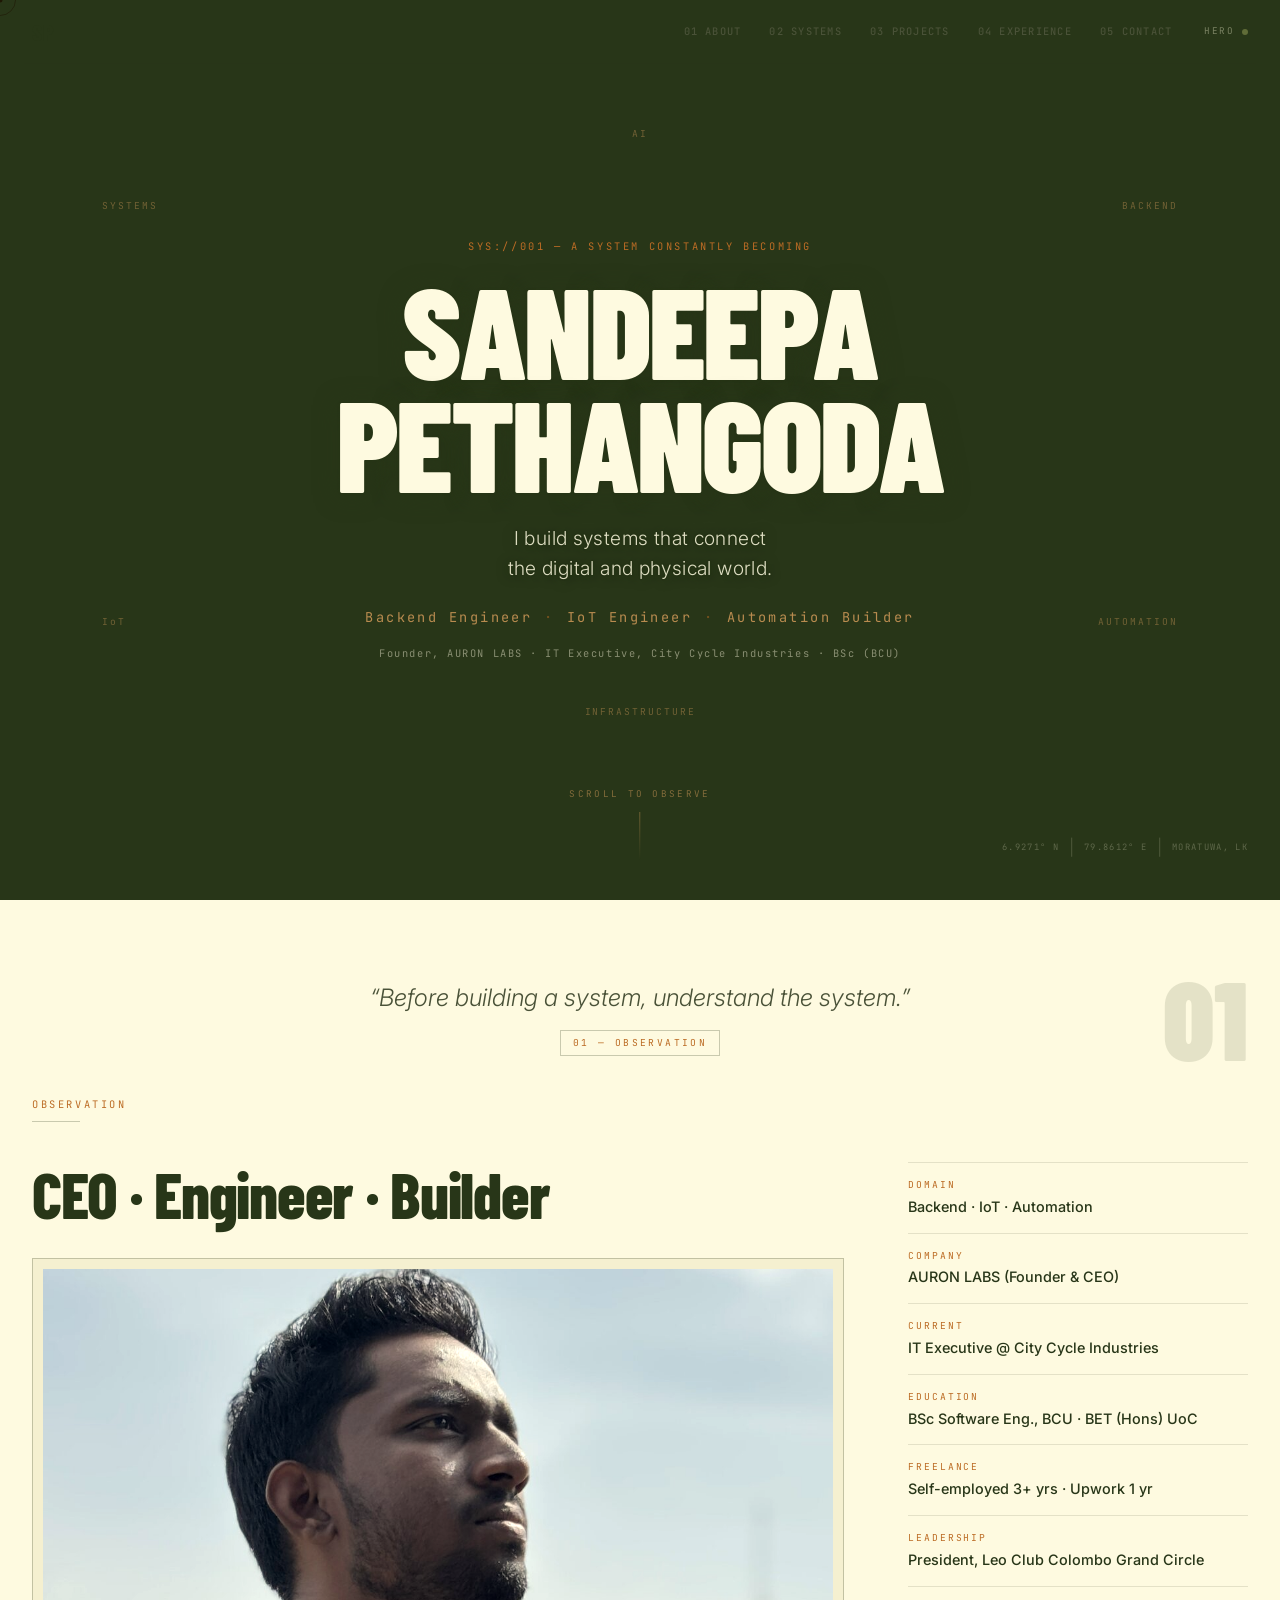
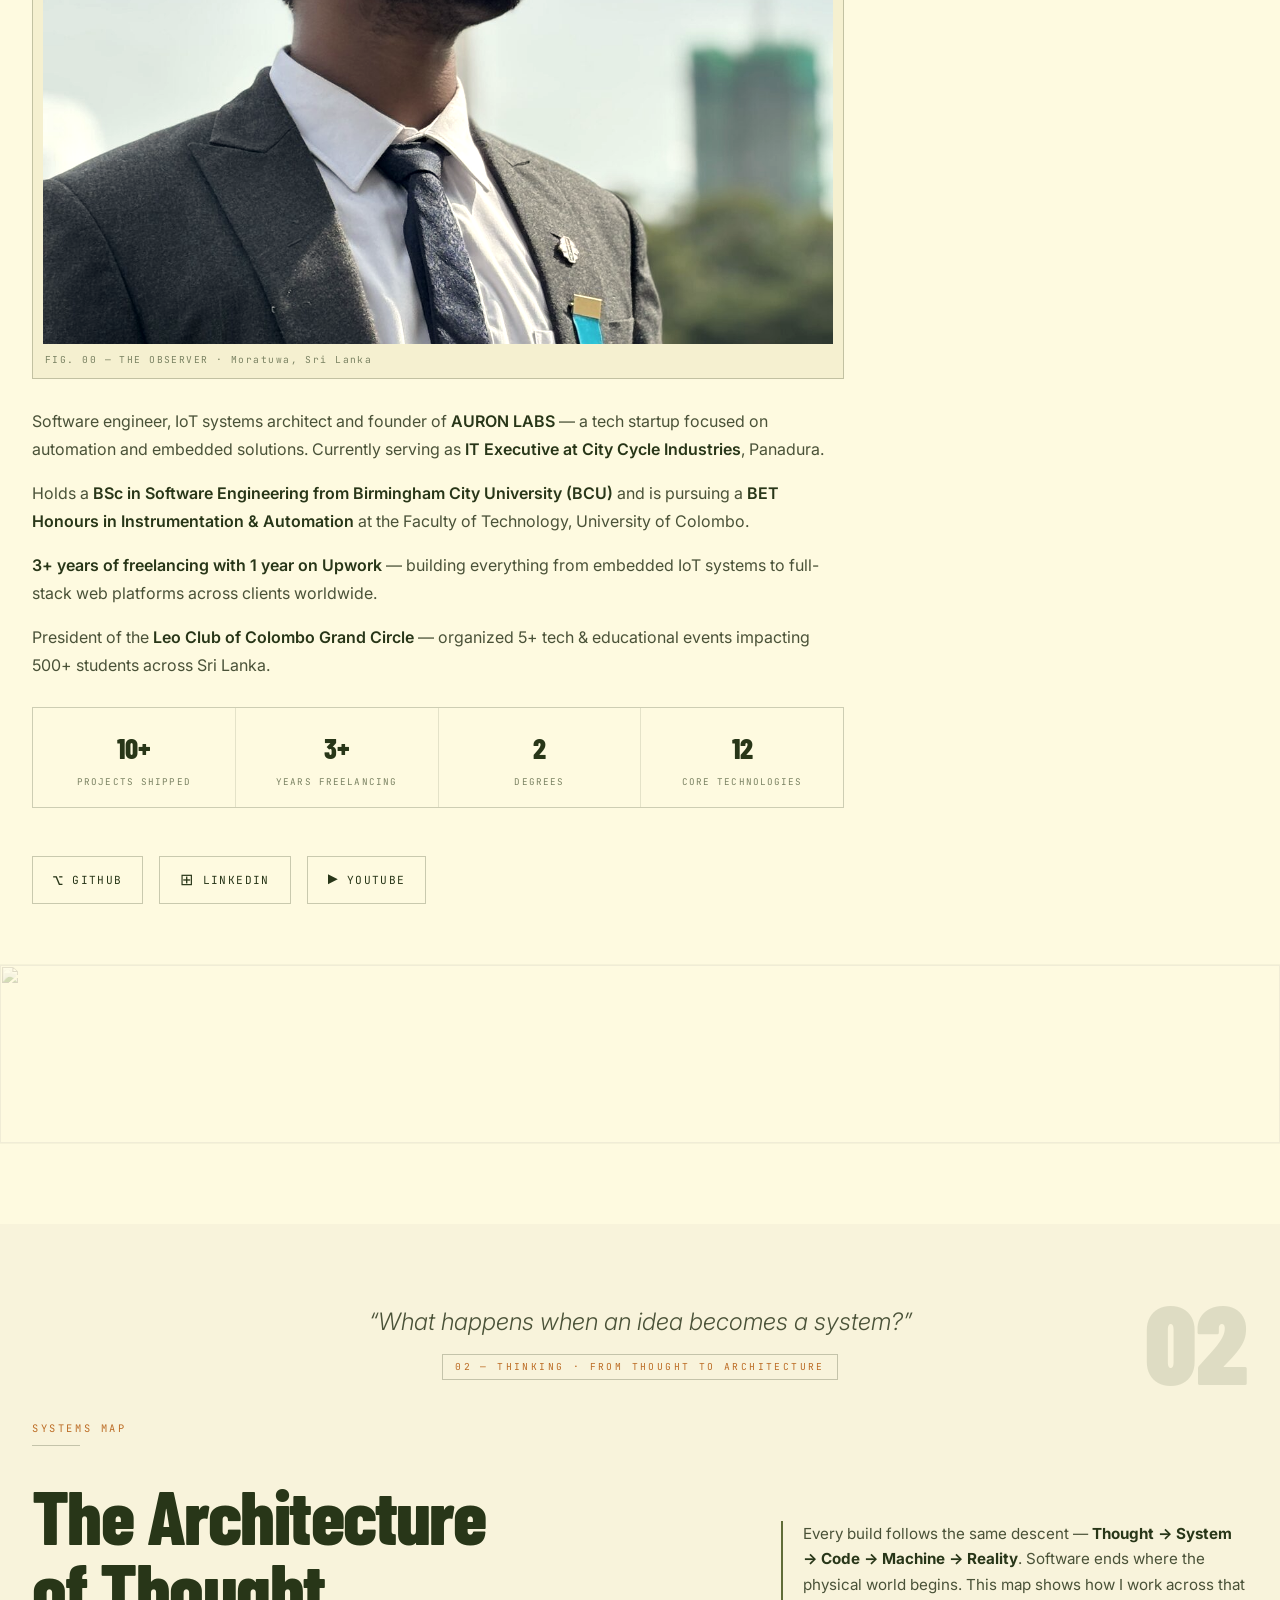
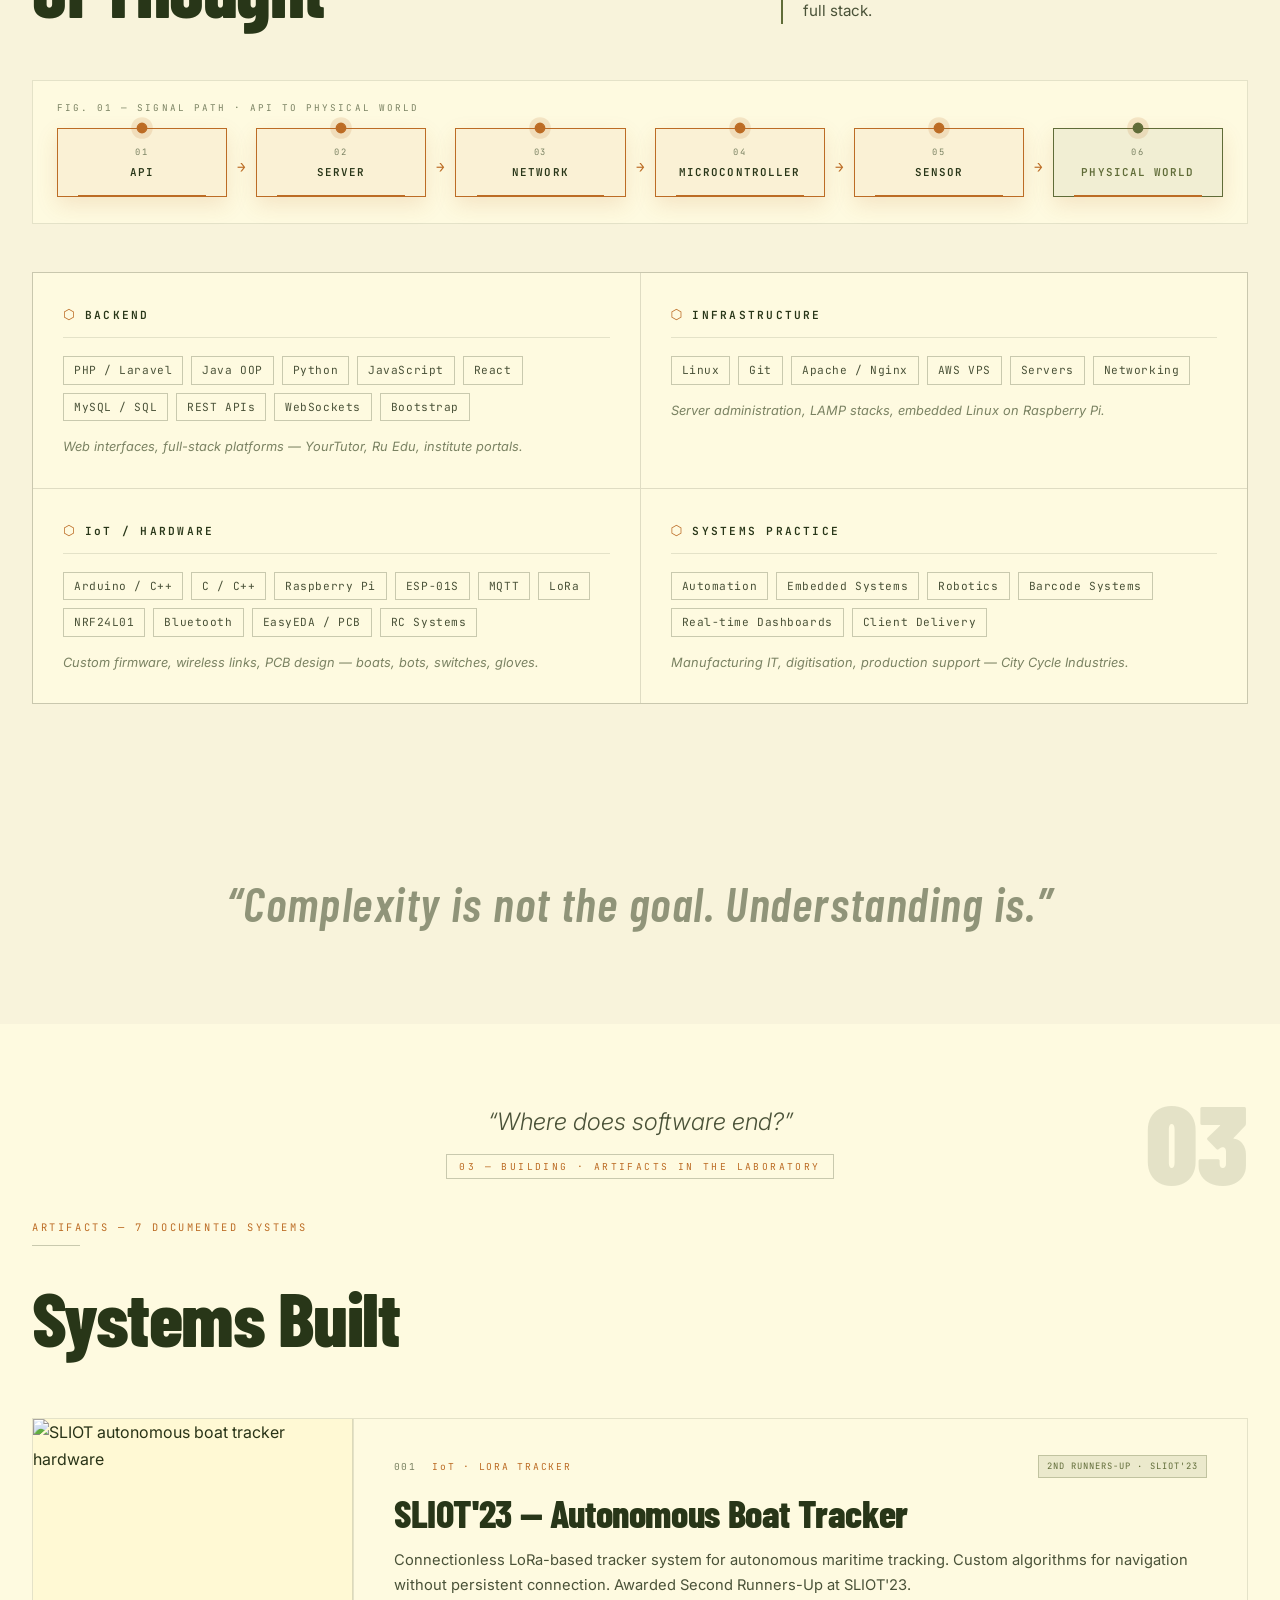
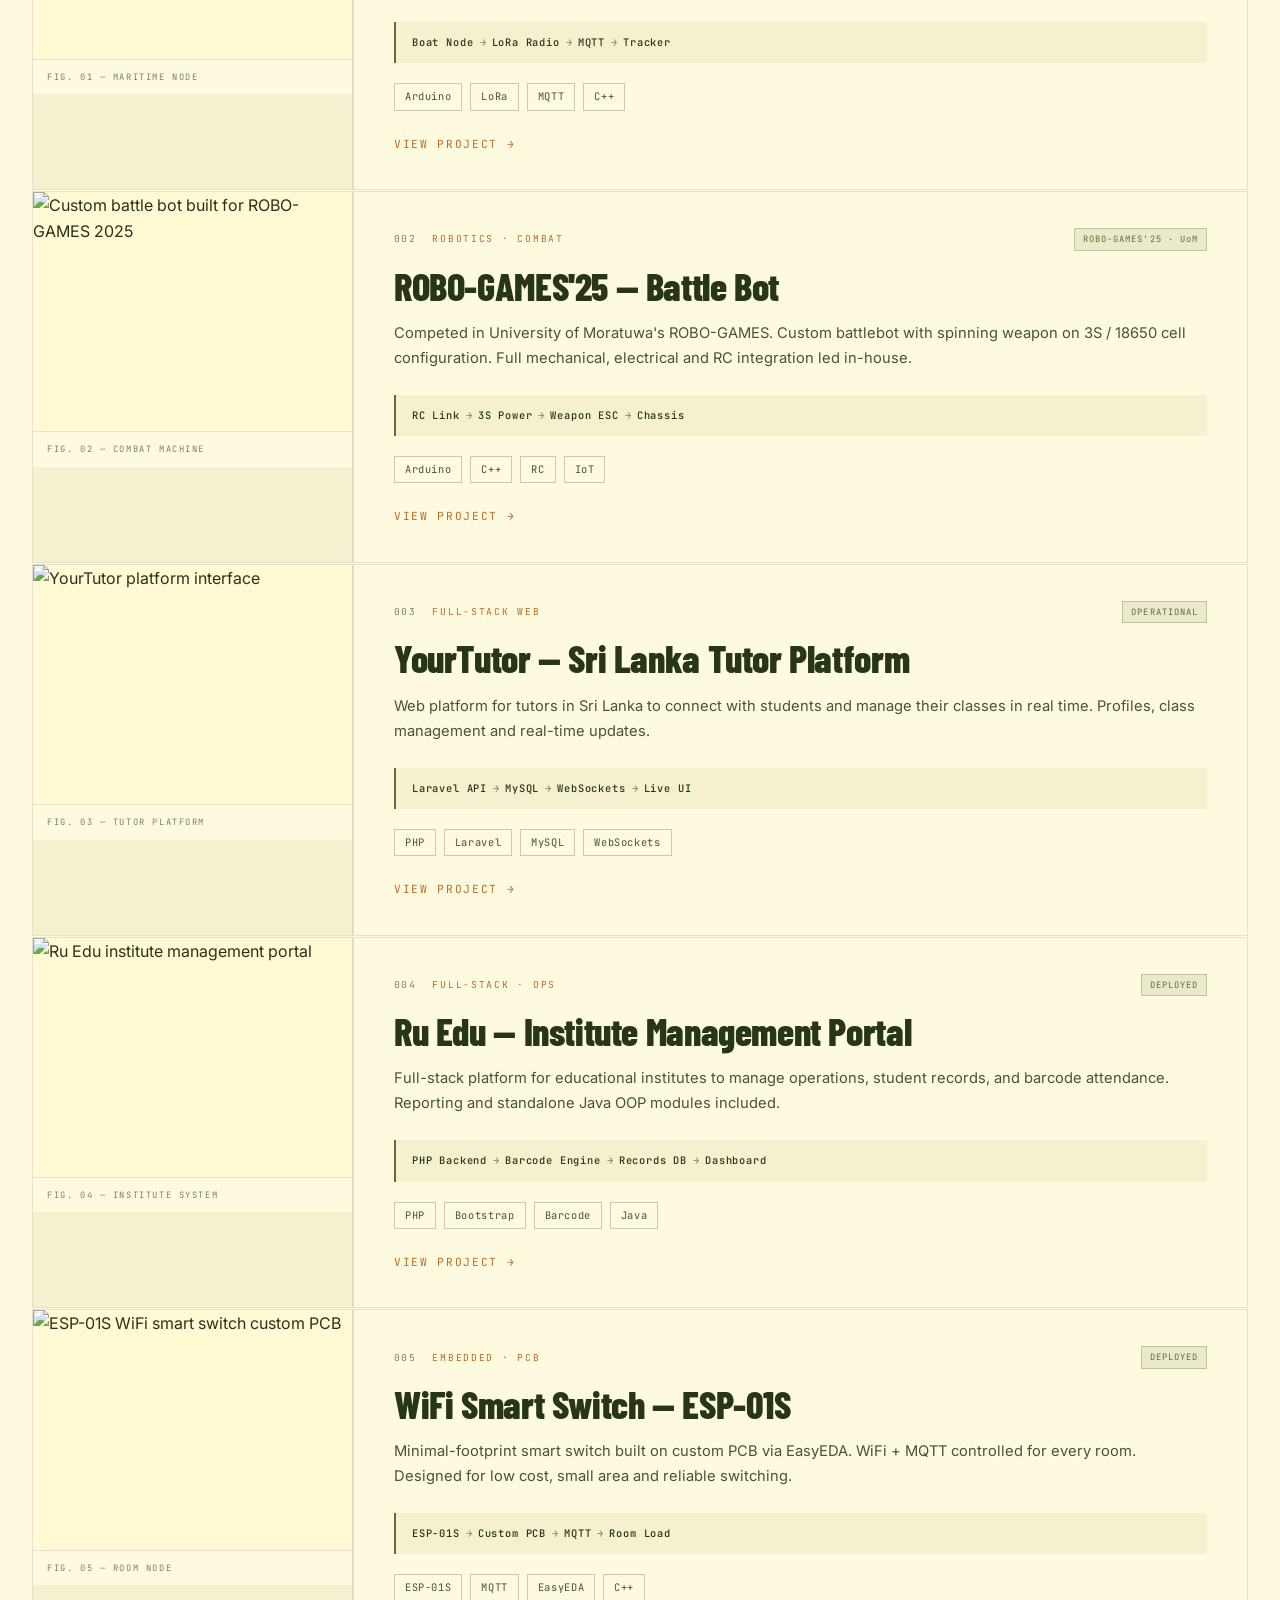
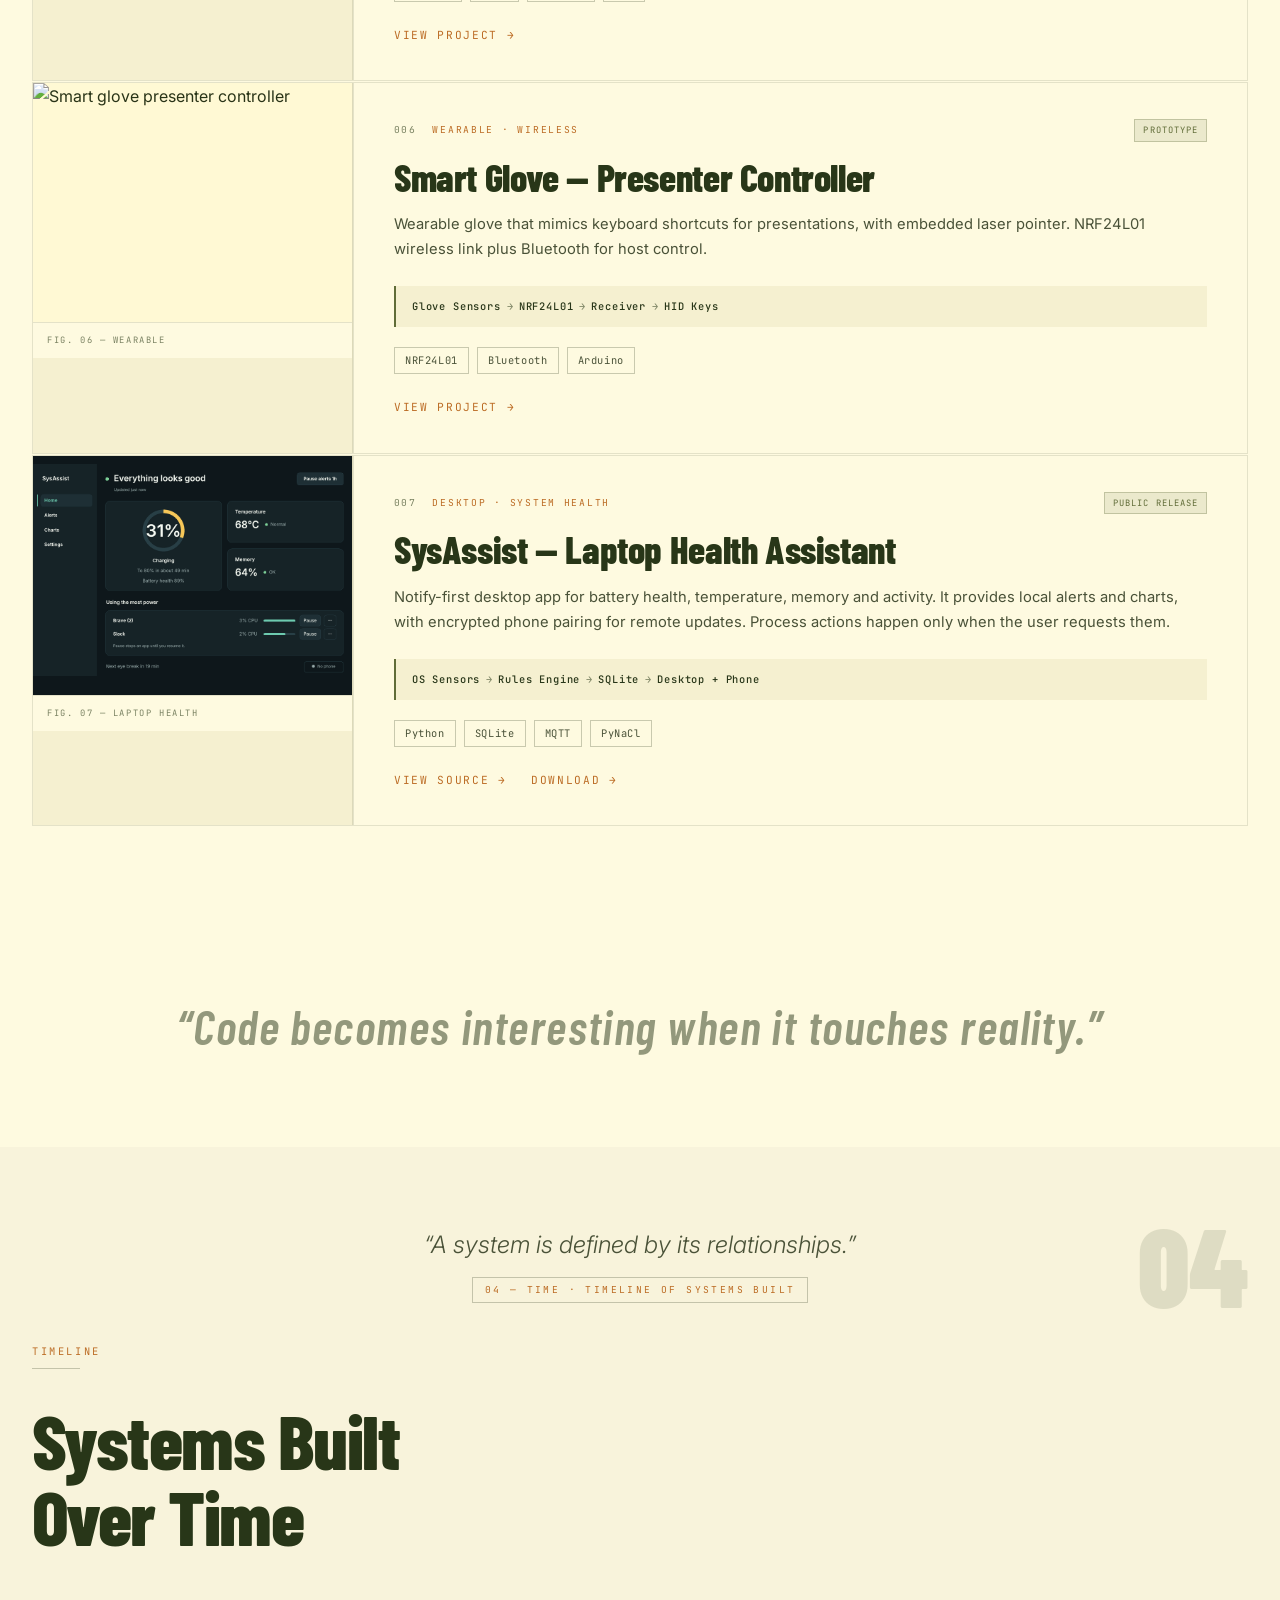
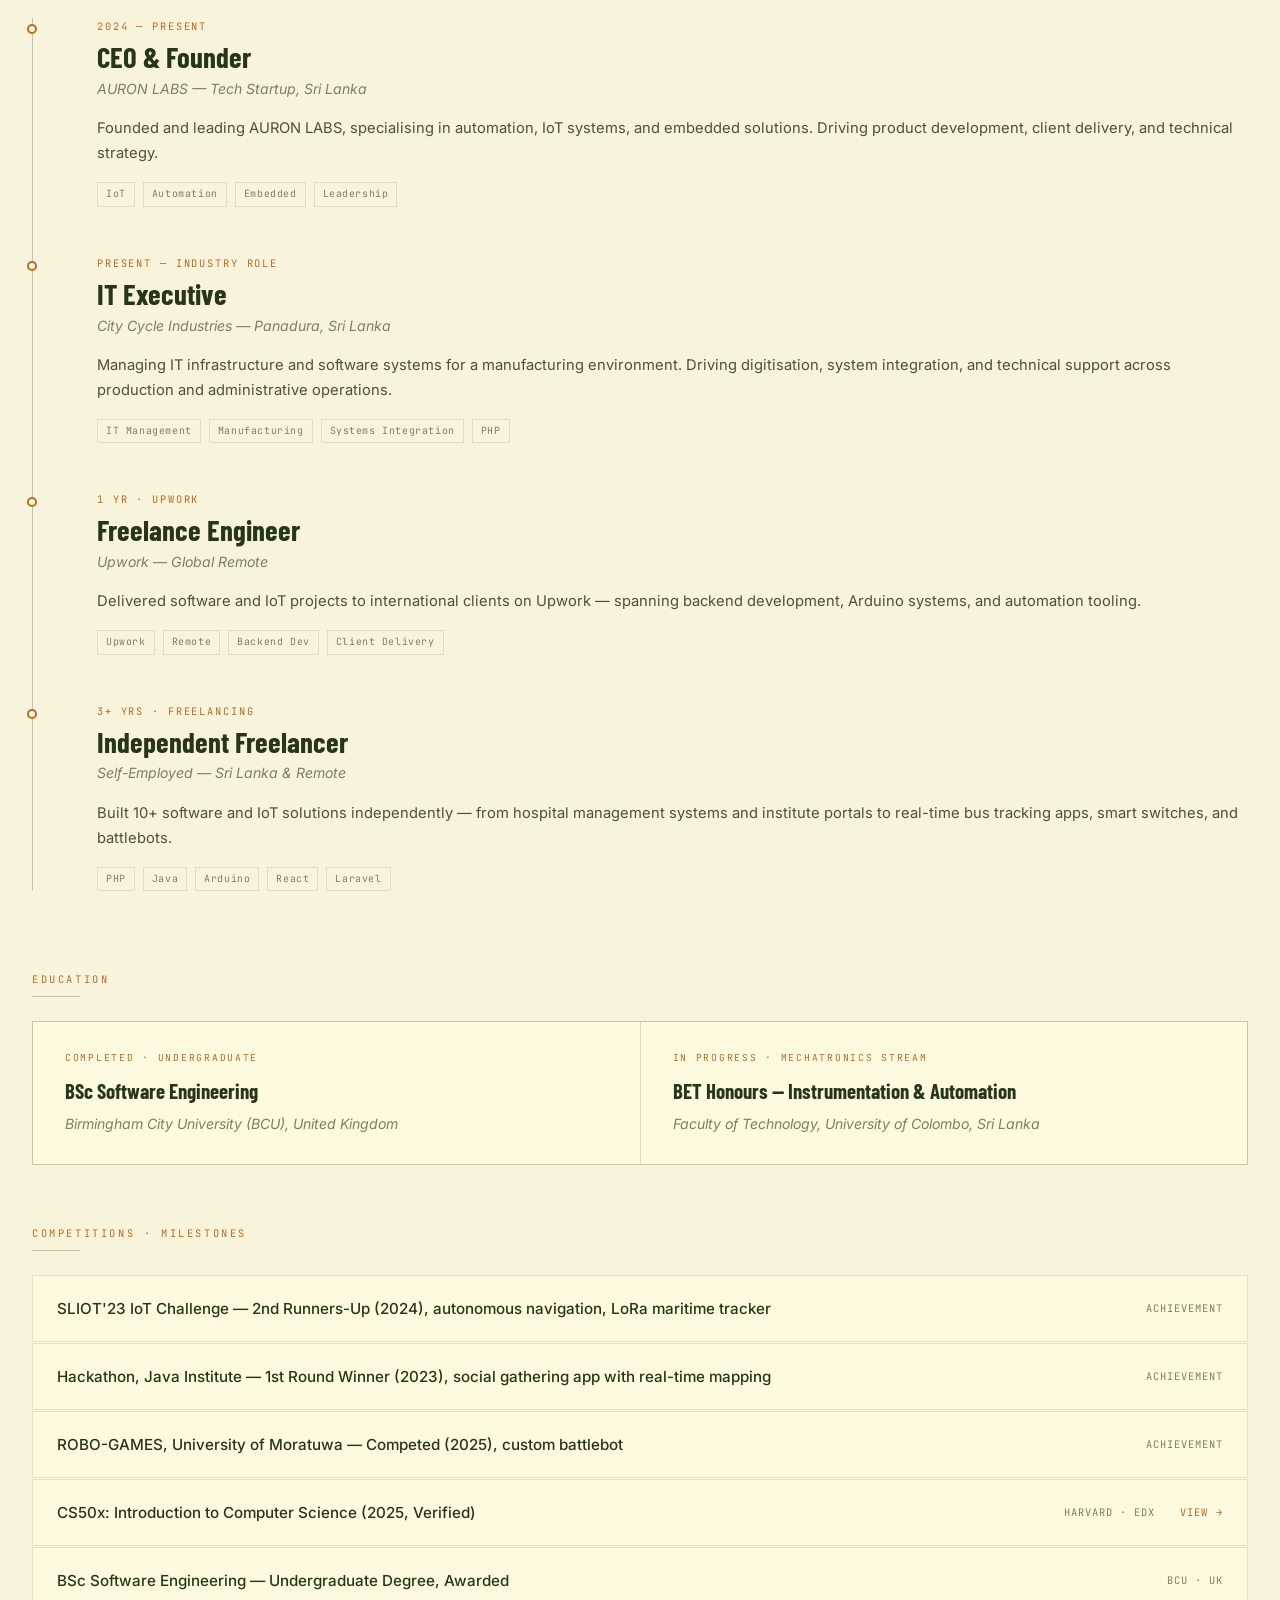
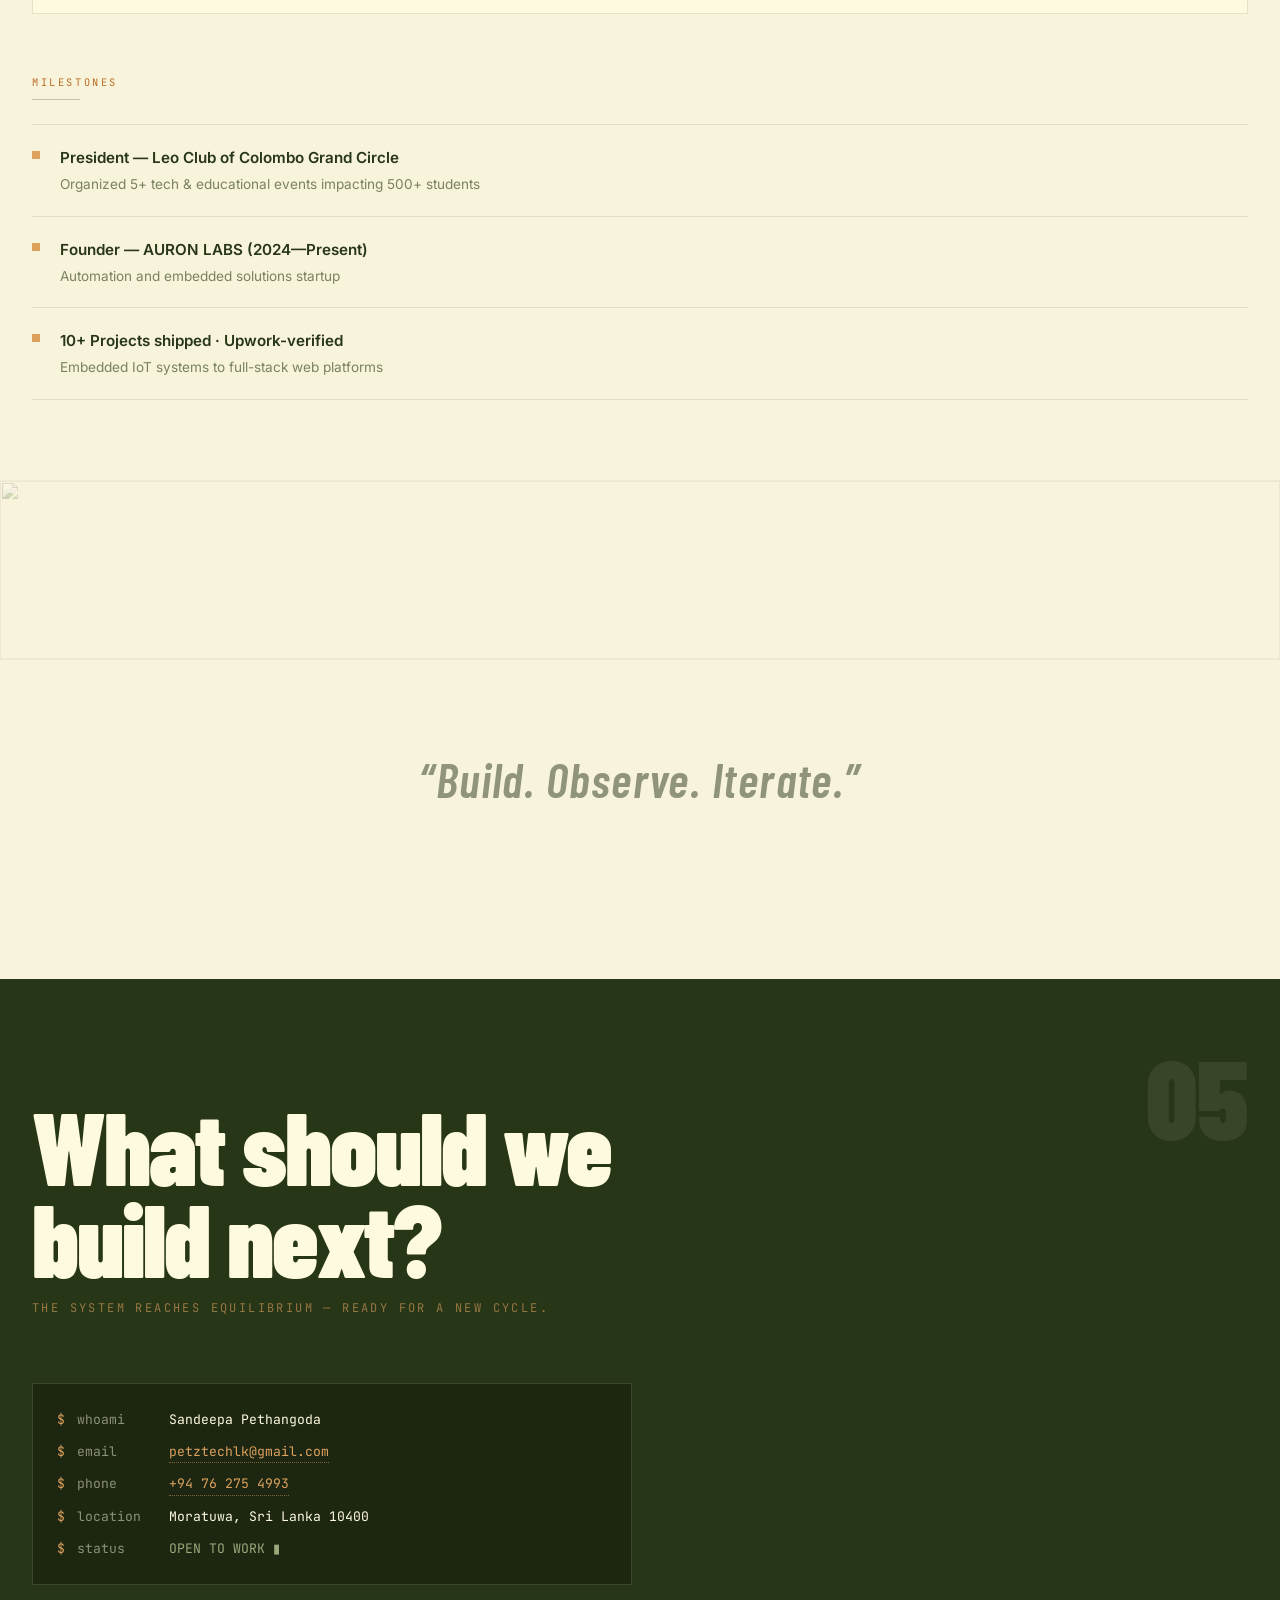
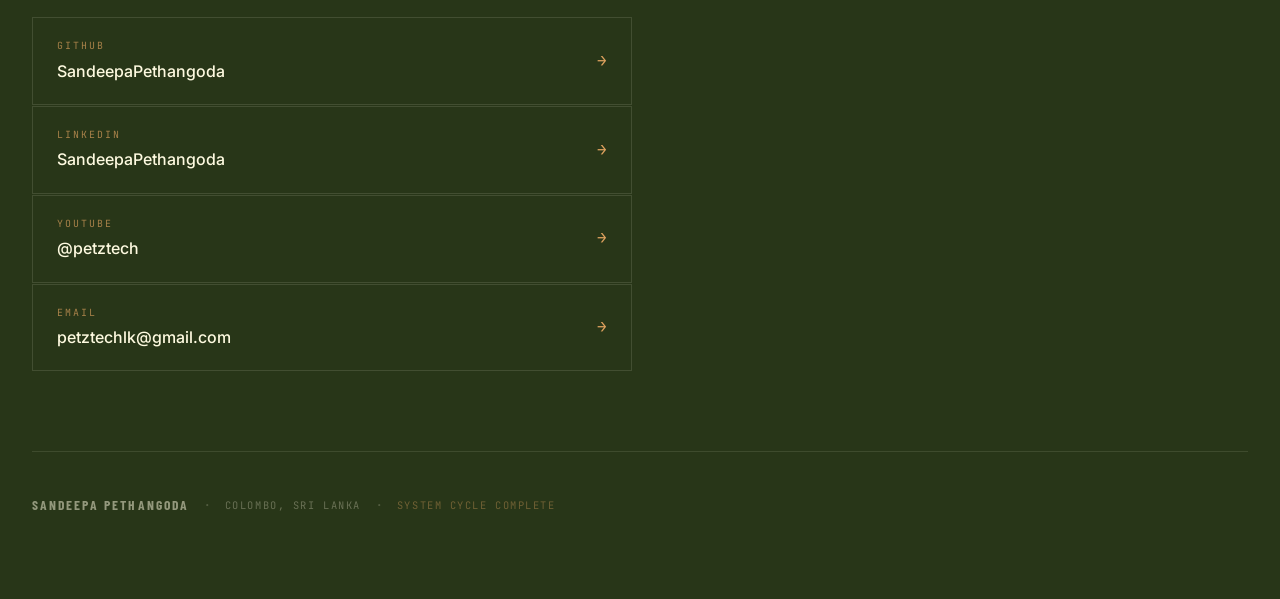
==== commit 969dd3e2: "Feature SysAssist in portfolio projects" ====
--- a/index.html
+++ b/index.html
@@ -255,7 +255,7 @@
         <span class="interlude-tag">03 — BUILDING · ARTIFACTS IN THE LABORATORY</span>
       </div>
       <div class="projects-container">
-        <div class="projects-label"><span class="label-text">ARTIFACTS — 6 DOCUMENTED SYSTEMS</span><div class="label-line"></div></div>
+        <div class="projects-label"><span class="label-text">ARTIFACTS — 7 DOCUMENTED SYSTEMS</span><div class="label-line"></div></div>
         <h2 id="projects-heading" class="projects-heading">Systems Built</h2>
 
         <article class="project-artifact" aria-labelledby="proj-sliot">
@@ -345,6 +345,21 @@
             <div class="project-architecture"><span class="arch-node">Glove Sensors</span><span class="arch-arrow">→</span><span class="arch-node">NRF24L01</span><span class="arch-arrow">→</span><span class="arch-node">Receiver</span><span class="arch-arrow">→</span><span class="arch-node">HID Keys</span></div>
             <div class="project-tech-row"><span class="tech-tag">NRF24L01</span><span class="tech-tag">Bluetooth</span><span class="tech-tag">Arduino</span></div>
             <div class="project-links"><a href="https://github.com/SandeepaPethangoda" class="project-link" target="_blank" rel="noopener">VIEW PROJECT →</a></div>
+          </div>
+        </article>
+
+        <article class="project-artifact" aria-labelledby="proj-sysassist">
+          <div class="project-3d-stage">
+            <img class="project-photo project-photo--ui" src="assets/sysassist-home-dark.png" alt="SysAssist laptop battery and system health dashboard" loading="lazy" />
+            <span class="photo-fig">FIG. 07 — LAPTOP HEALTH</span>
+          </div>
+          <div class="project-data">
+            <div class="project-meta-row"><span class="project-index">007</span><span class="project-type">DESKTOP · SYSTEM HEALTH</span><span class="project-status status-active">PUBLIC RELEASE</span></div>
+            <h3 id="proj-sysassist" class="project-name">SysAssist — Laptop Health Assistant</h3>
+            <p class="project-description">Notify-first desktop app for battery health, temperature, memory and activity. It provides local alerts and charts, with encrypted phone pairing for remote updates. Process actions happen only when the user requests them.</p>
+            <div class="project-architecture"><span class="arch-node">OS Sensors</span><span class="arch-arrow">→</span><span class="arch-node">Rules Engine</span><span class="arch-arrow">→</span><span class="arch-node">SQLite</span><span class="arch-arrow">→</span><span class="arch-node">Desktop + Phone</span></div>
+            <div class="project-tech-row"><span class="tech-tag">Python</span><span class="tech-tag">SQLite</span><span class="tech-tag">MQTT</span><span class="tech-tag">PyNaCl</span></div>
+            <div class="project-links"><a href="https://github.com/SandeepaPethangoda/SysAssist" class="project-link" target="_blank" rel="noopener">VIEW SOURCE →</a> <a href="https://github.com/SandeepaPethangoda/SysAssist/releases" class="project-link" target="_blank" rel="noopener">DOWNLOAD →</a></div>
           </div>
         </article>
 
--- a/style.css
+++ b/style.css
@@ -990,6 +990,10 @@
   transition: transform 0.5s var(--ease-out-cubic), filter 0.4s;
   background: var(--bg-surface);
 }
+.project-photo--ui {
+  object-fit: contain;
+  background: #0f1a1f;
+}
 .project-artifact:hover .project-photo {
   transform: scale(1.045);
   filter: sepia(0) contrast(1.08);
@@ -1119,6 +1123,11 @@
 .project-artifact:hover .tech-tag:nth-child(3) { transition-delay: 0.06s; }
 .project-artifact:hover .tech-tag:nth-child(4) { transition-delay: 0.09s; }
 
+.project-links {
+  display: flex;
+  flex-wrap: wrap;
+  gap: 12px 24px;
+}
 .project-link {
   font-family: var(--font-mono);
   font-size: 0.7rem;
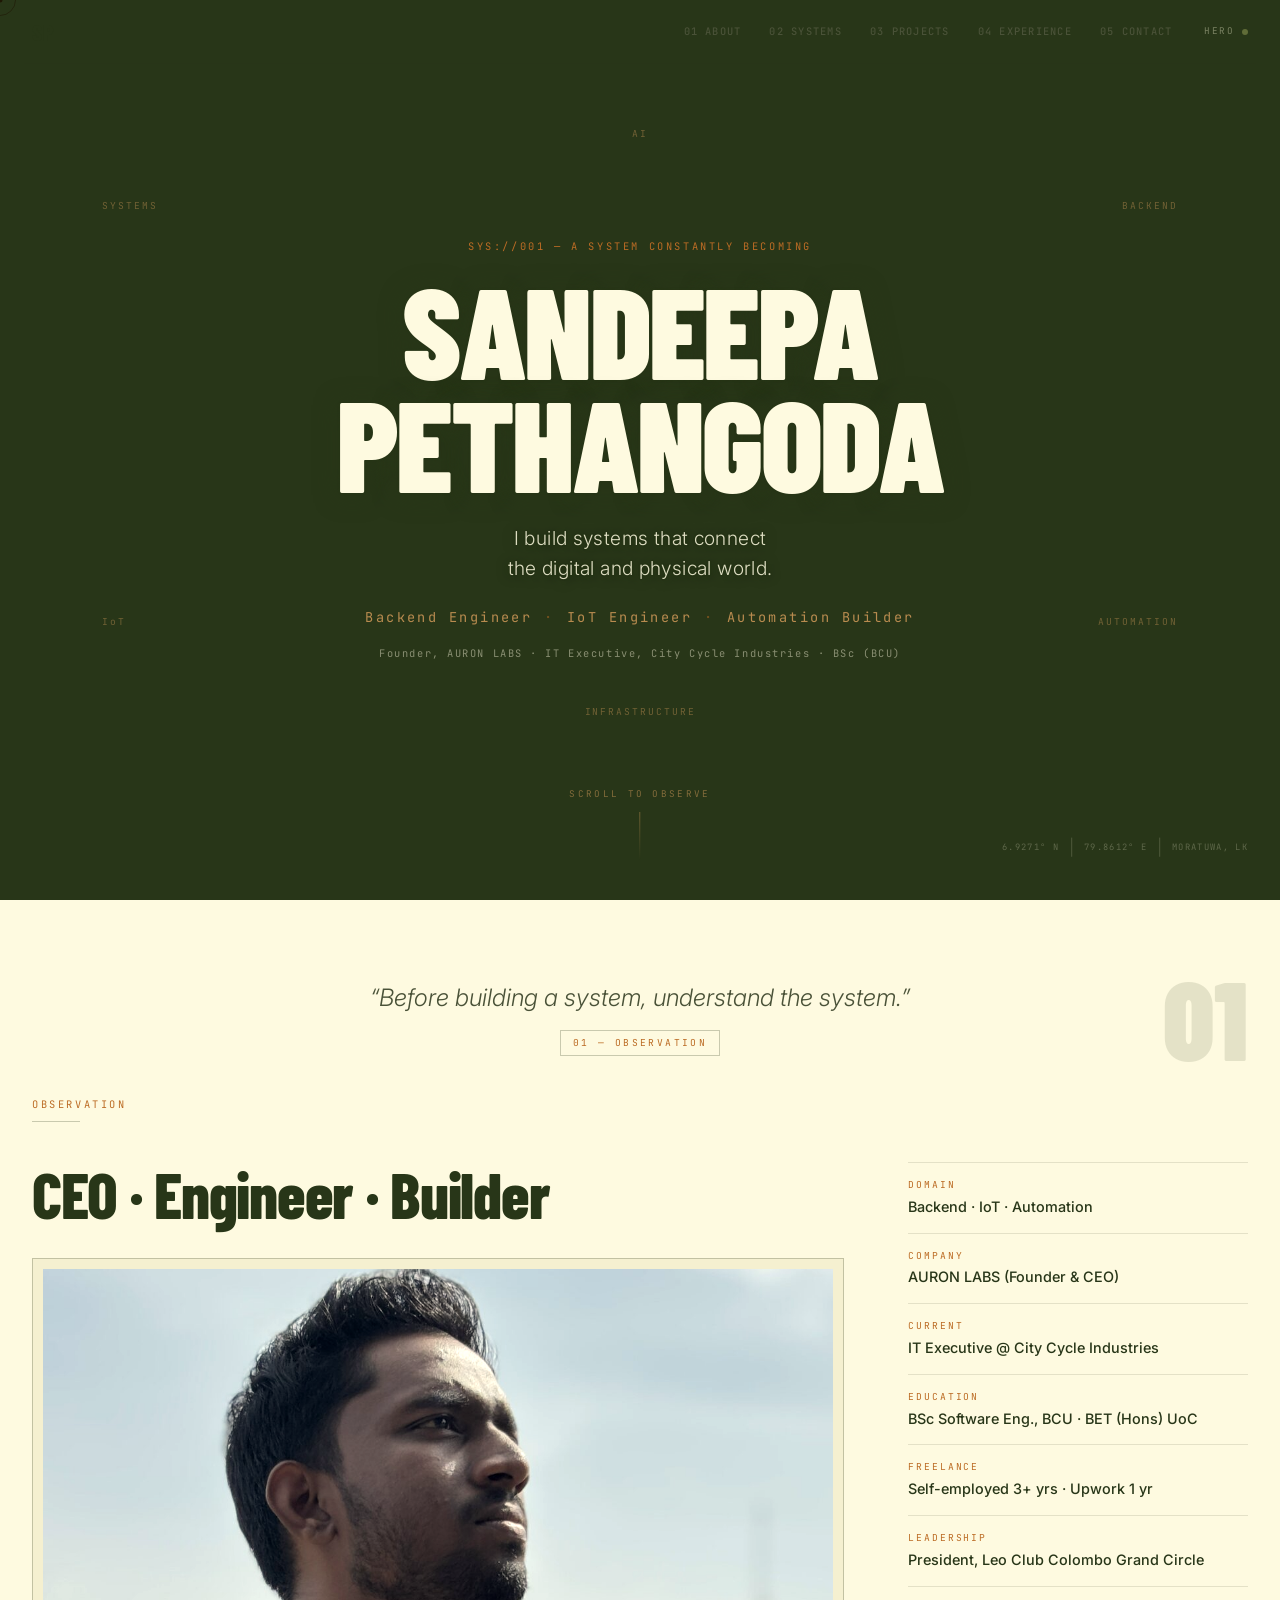
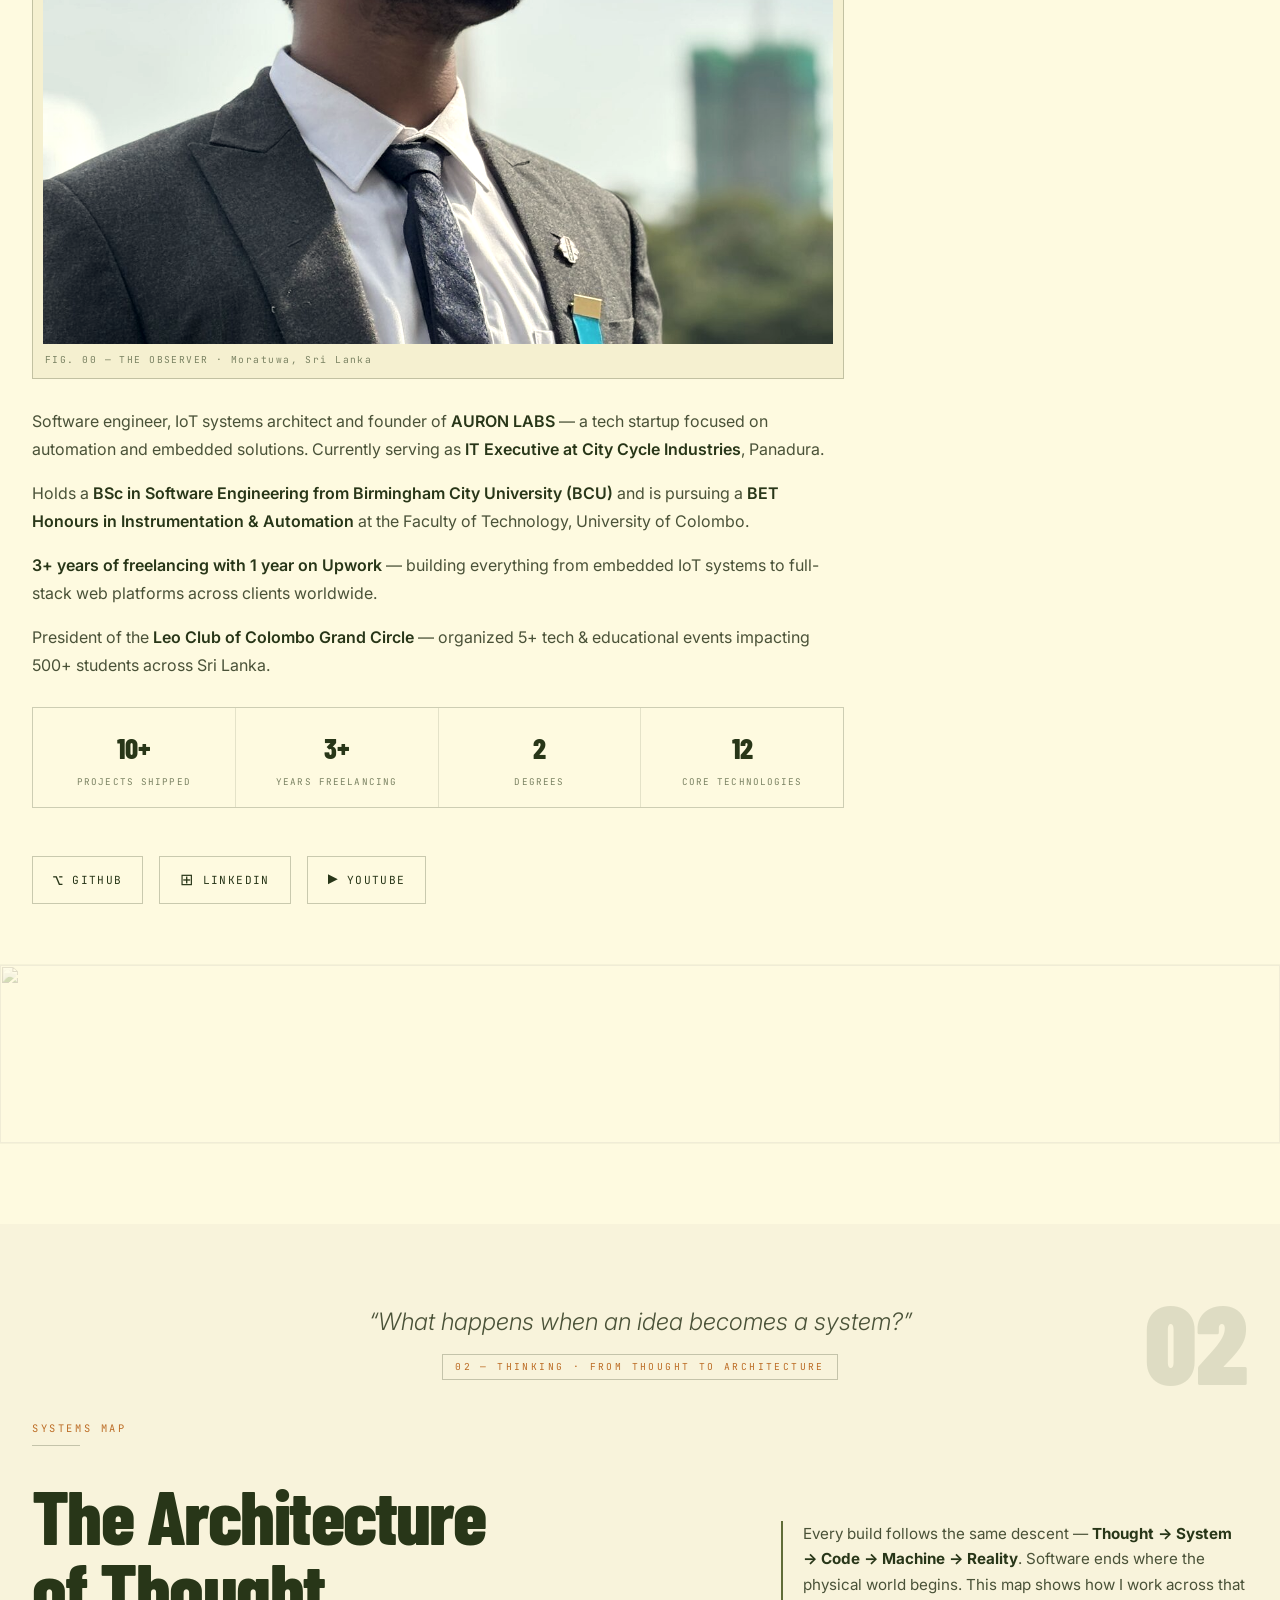
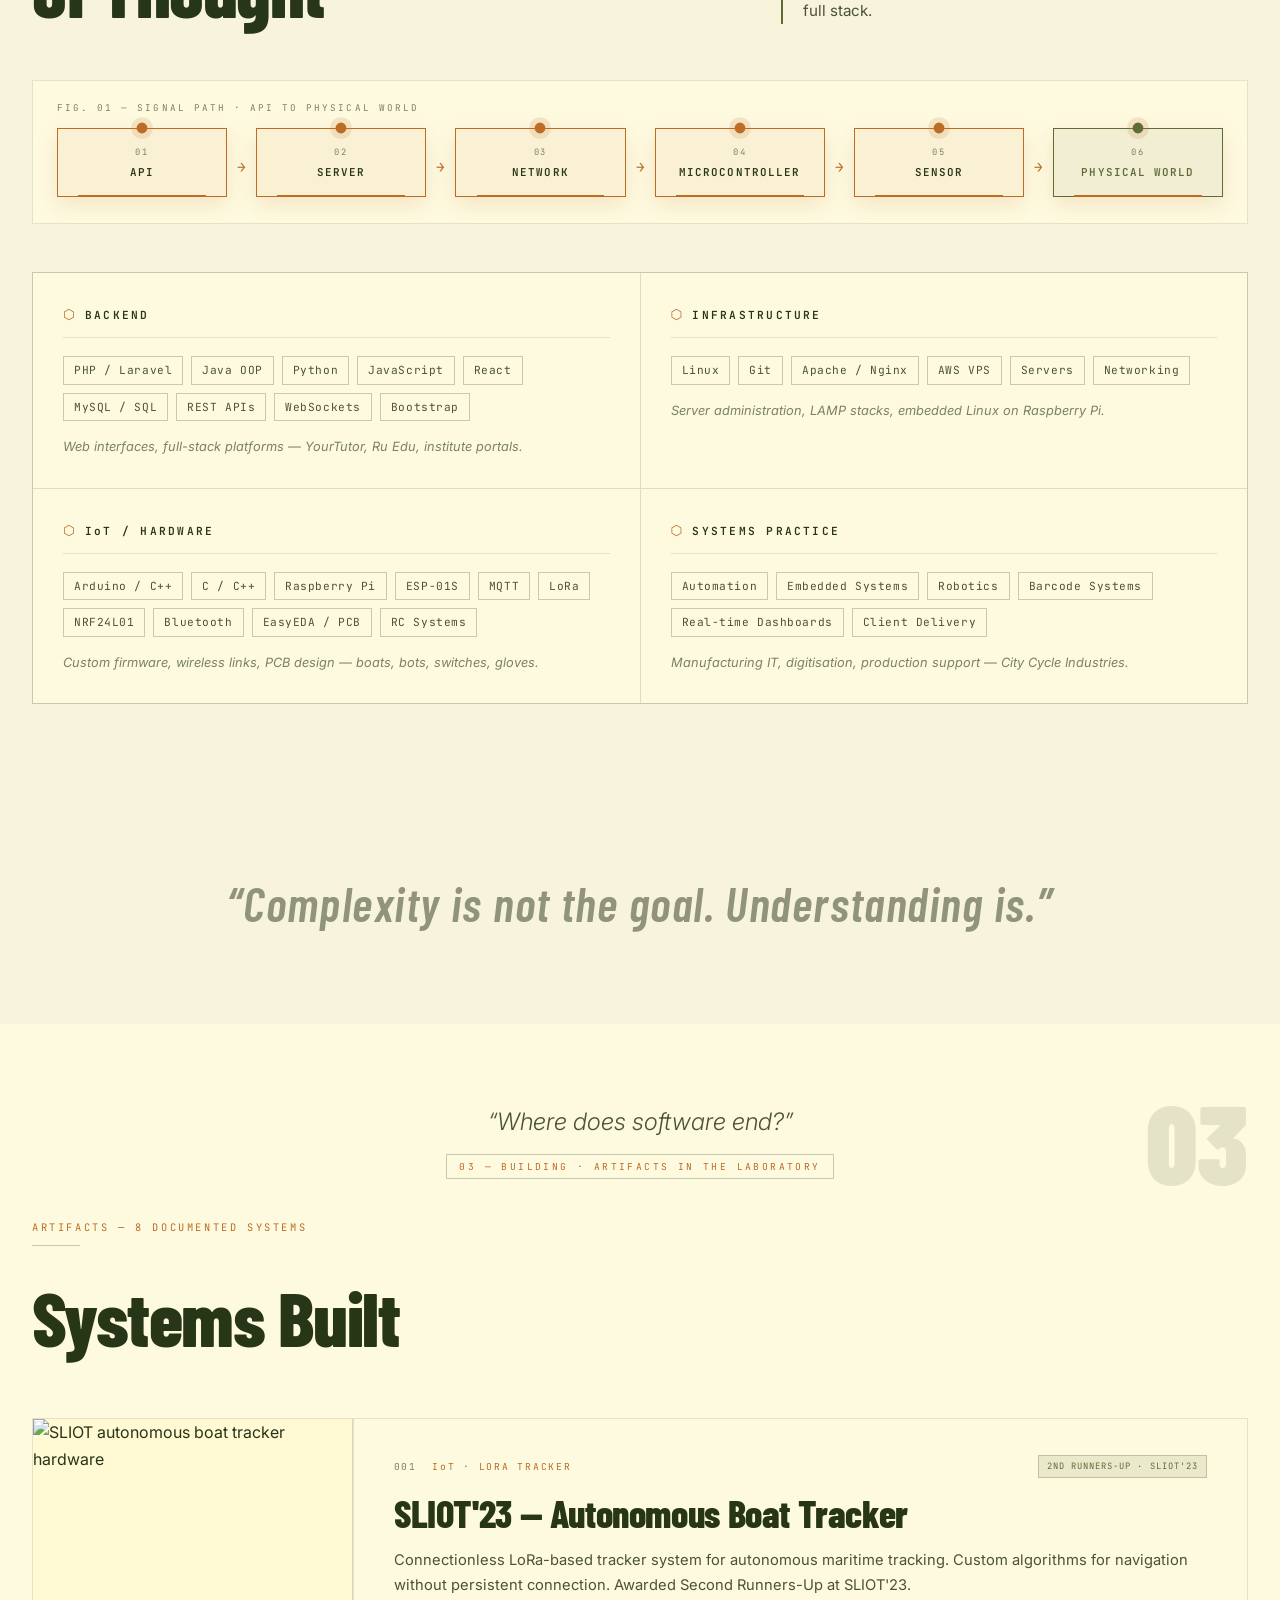
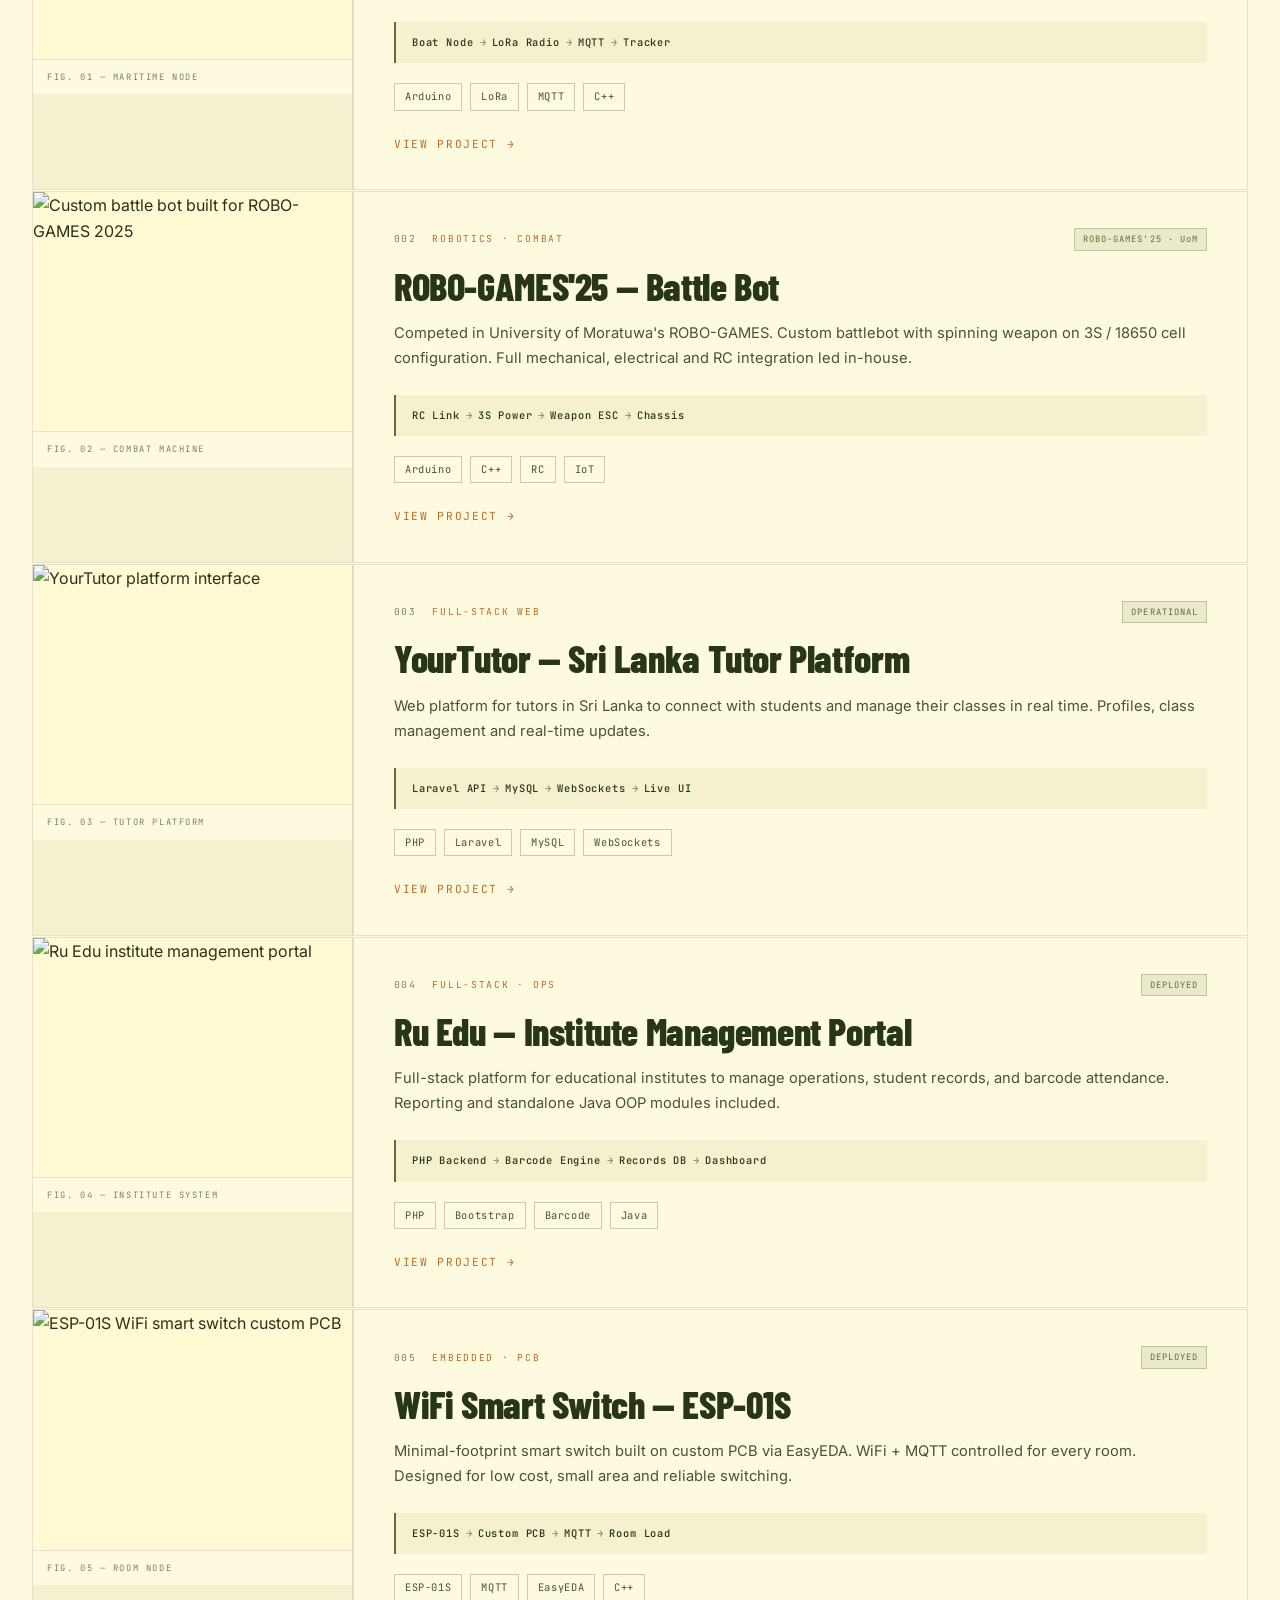
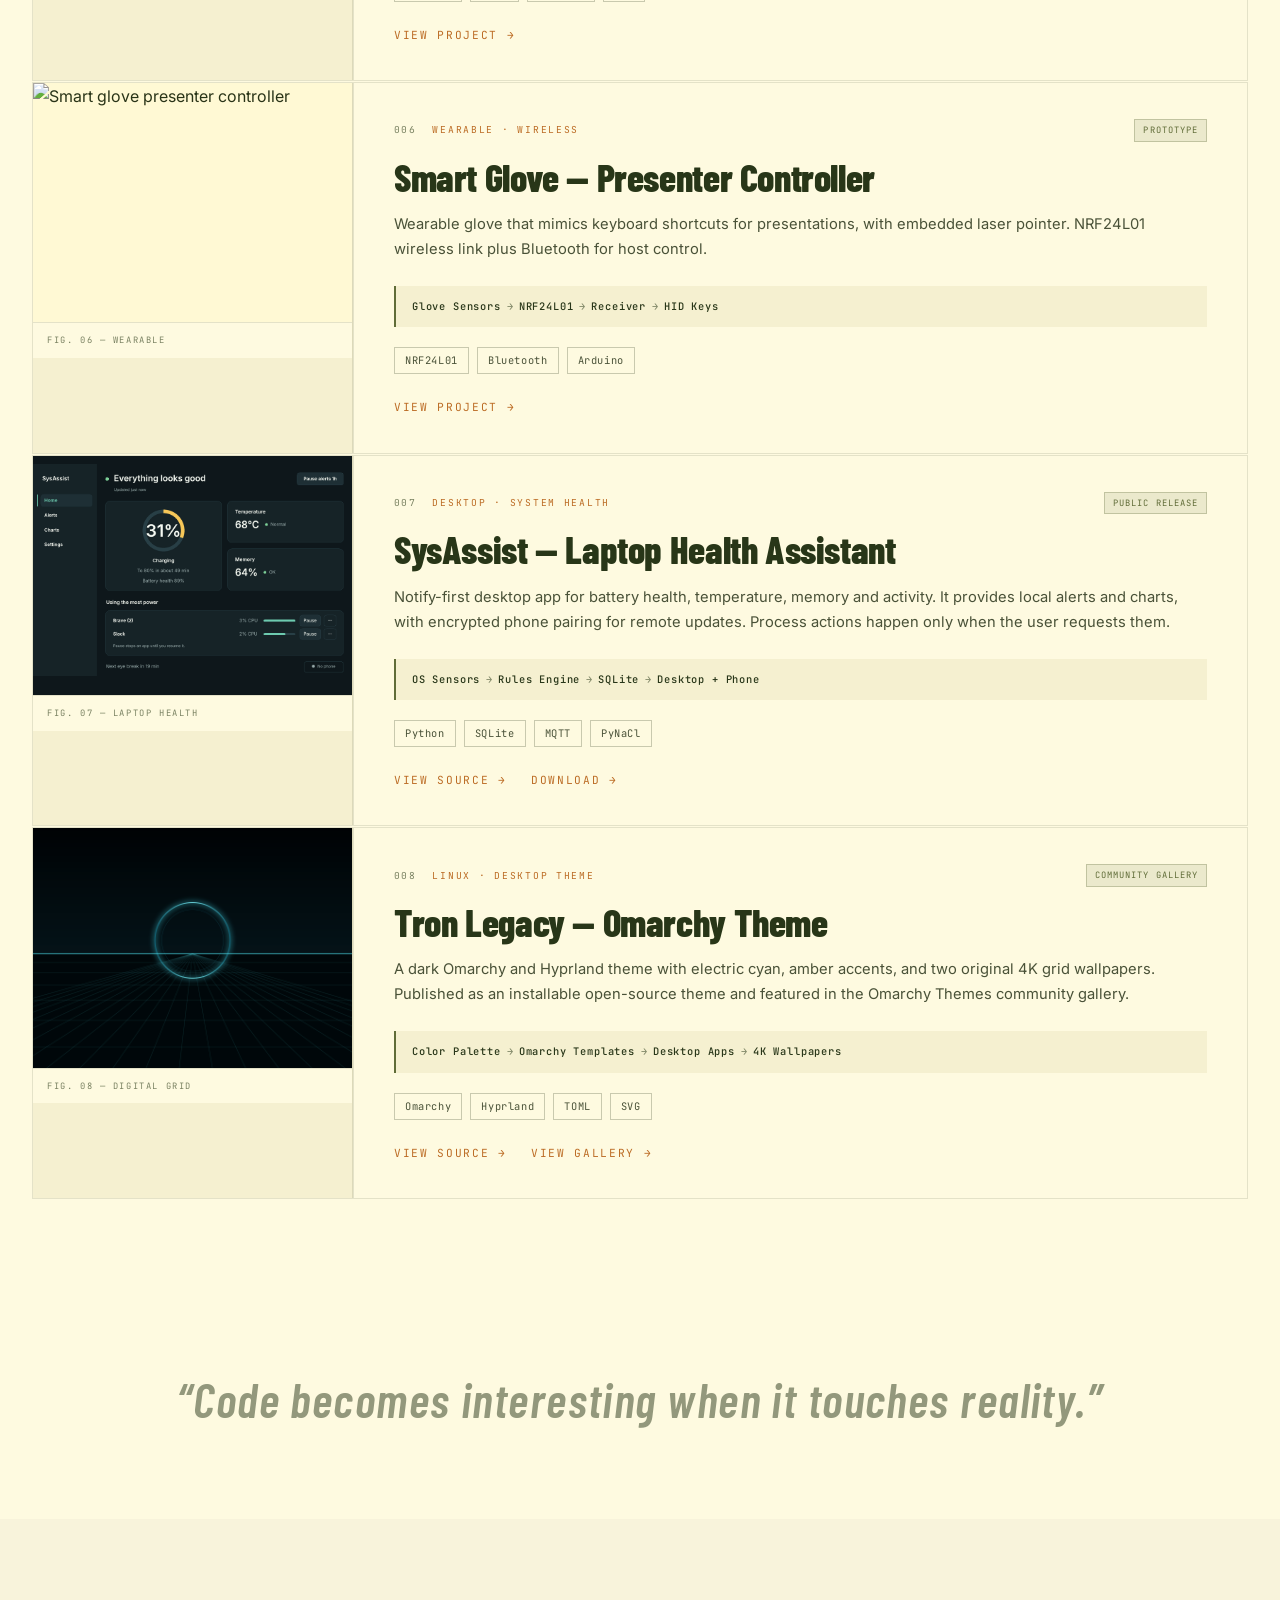
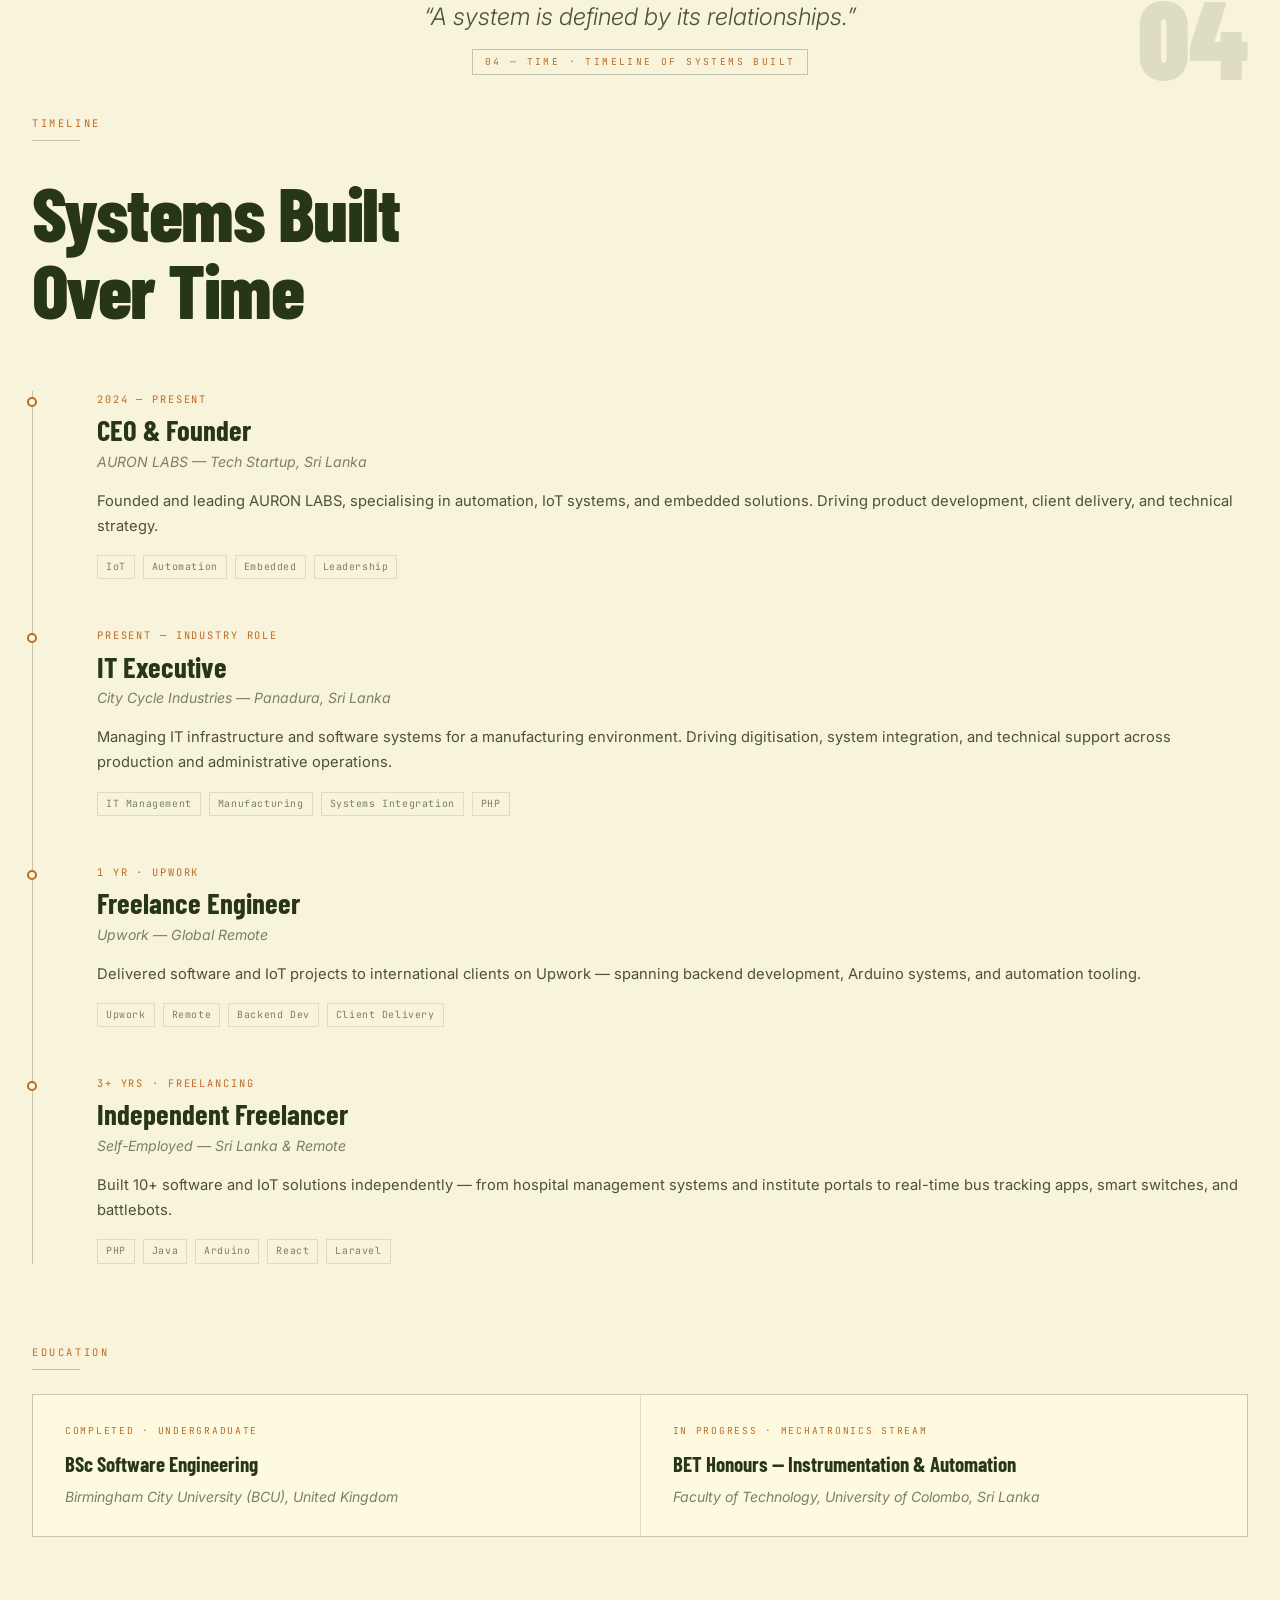
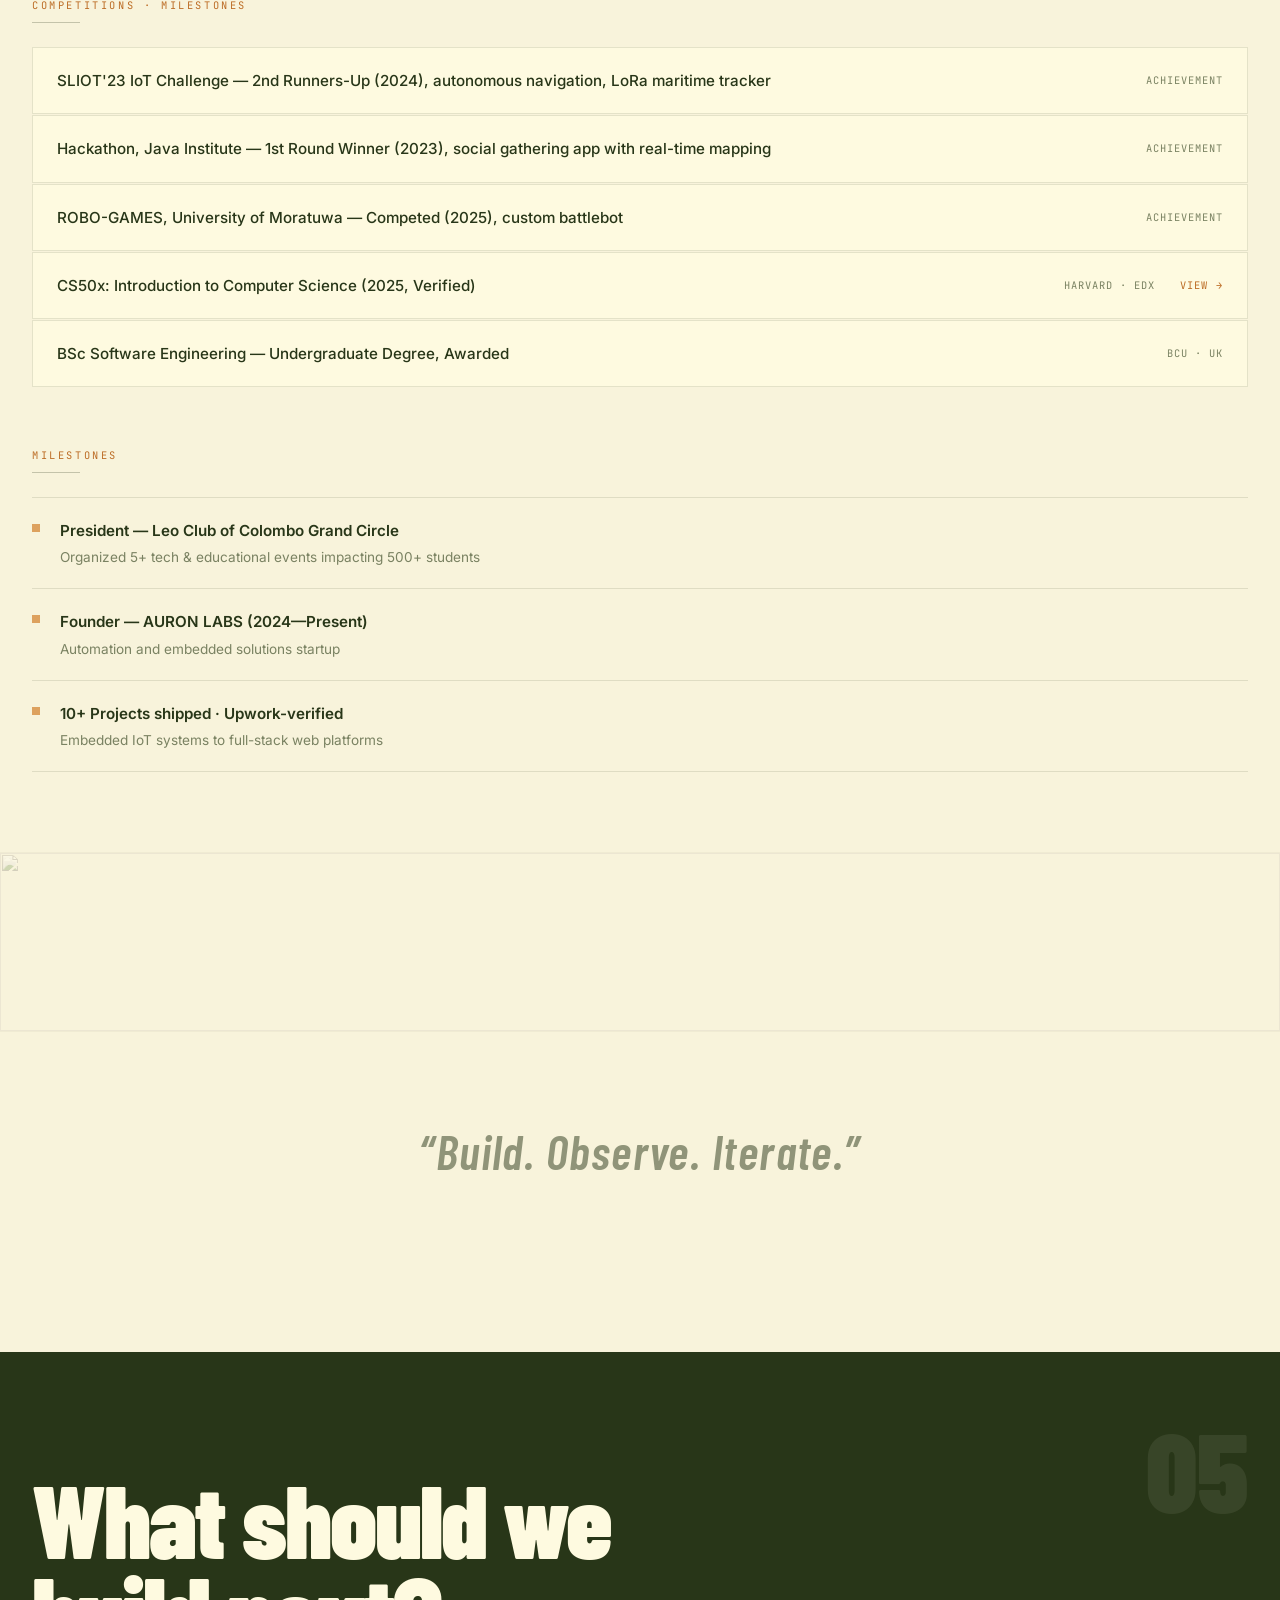
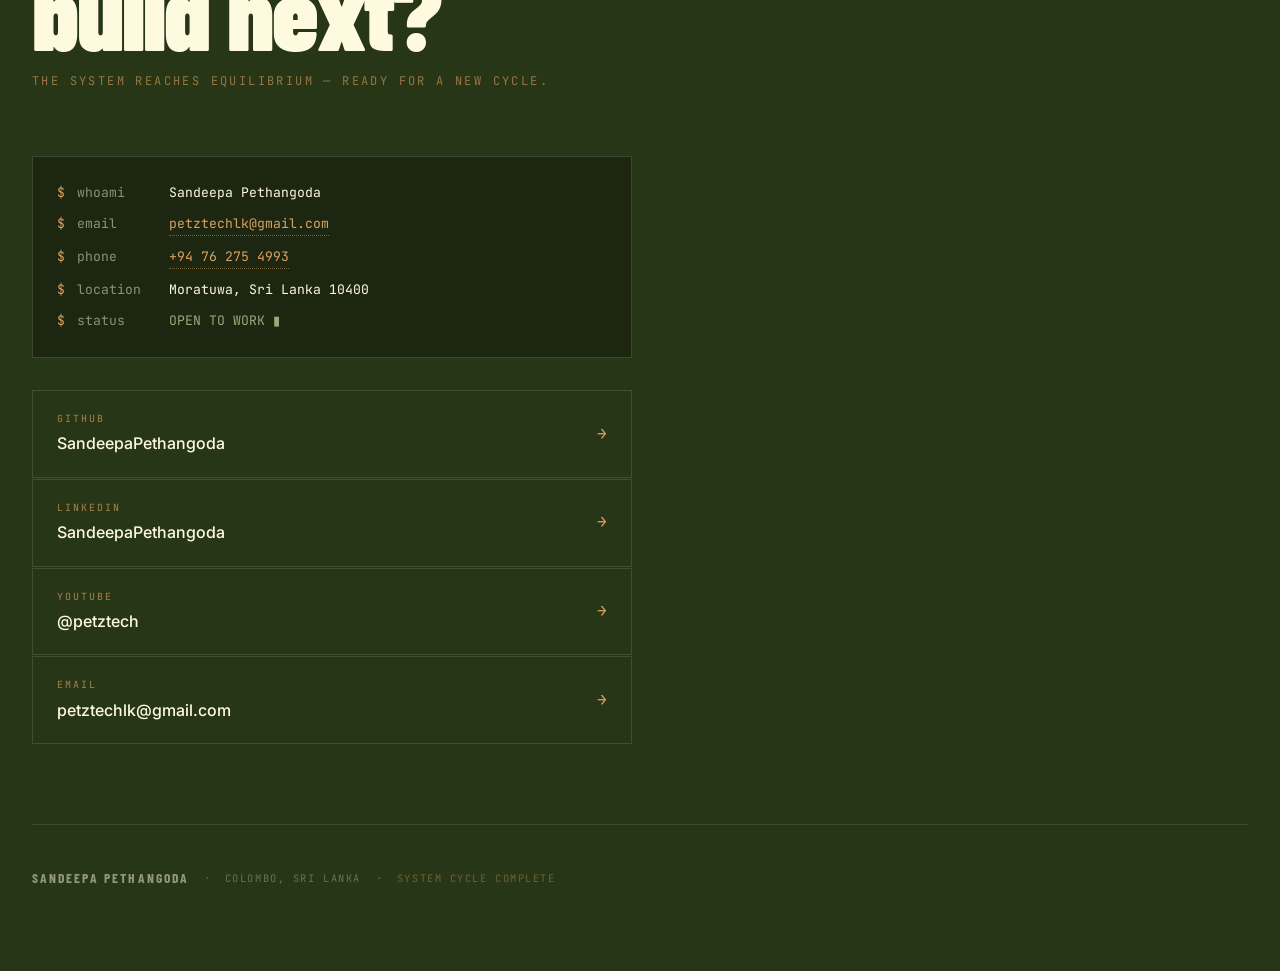
==== commit e6efa08b: "Feature Tron Legacy Omarchy theme in portfolio" ====
--- a/index.html
+++ b/index.html
@@ -255,7 +255,7 @@
         <span class="interlude-tag">03 — BUILDING · ARTIFACTS IN THE LABORATORY</span>
       </div>
       <div class="projects-container">
-        <div class="projects-label"><span class="label-text">ARTIFACTS — 7 DOCUMENTED SYSTEMS</span><div class="label-line"></div></div>
+        <div class="projects-label"><span class="label-text">ARTIFACTS — 8 DOCUMENTED SYSTEMS</span><div class="label-line"></div></div>
         <h2 id="projects-heading" class="projects-heading">Systems Built</h2>
 
         <article class="project-artifact" aria-labelledby="proj-sliot">
@@ -360,6 +360,21 @@
             <div class="project-architecture"><span class="arch-node">OS Sensors</span><span class="arch-arrow">→</span><span class="arch-node">Rules Engine</span><span class="arch-arrow">→</span><span class="arch-node">SQLite</span><span class="arch-arrow">→</span><span class="arch-node">Desktop + Phone</span></div>
             <div class="project-tech-row"><span class="tech-tag">Python</span><span class="tech-tag">SQLite</span><span class="tech-tag">MQTT</span><span class="tech-tag">PyNaCl</span></div>
             <div class="project-links"><a href="https://github.com/SandeepaPethangoda/SysAssist" class="project-link" target="_blank" rel="noopener">VIEW SOURCE →</a> <a href="https://github.com/SandeepaPethangoda/SysAssist/releases" class="project-link" target="_blank" rel="noopener">DOWNLOAD →</a></div>
+          </div>
+        </article>
+
+        <article class="project-artifact" aria-labelledby="proj-tron-legacy">
+          <div class="project-3d-stage">
+            <img class="project-photo" src="assets/tron-legacy-preview.png" alt="Tron Legacy Omarchy theme preview with a glowing cyan ring over a digital grid" loading="lazy" />
+            <span class="photo-fig">FIG. 08 — DIGITAL GRID</span>
+          </div>
+          <div class="project-data">
+            <div class="project-meta-row"><span class="project-index">008</span><span class="project-type">LINUX · DESKTOP THEME</span><span class="project-status status-active">COMMUNITY GALLERY</span></div>
+            <h3 id="proj-tron-legacy" class="project-name">Tron Legacy — Omarchy Theme</h3>
+            <p class="project-description">A dark Omarchy and Hyprland theme with electric cyan, amber accents, and two original 4K grid wallpapers. Published as an installable open-source theme and featured in the Omarchy Themes community gallery.</p>
+            <div class="project-architecture"><span class="arch-node">Color Palette</span><span class="arch-arrow">→</span><span class="arch-node">Omarchy Templates</span><span class="arch-arrow">→</span><span class="arch-node">Desktop Apps</span><span class="arch-arrow">→</span><span class="arch-node">4K Wallpapers</span></div>
+            <div class="project-tech-row"><span class="tech-tag">Omarchy</span><span class="tech-tag">Hyprland</span><span class="tech-tag">TOML</span><span class="tech-tag">SVG</span></div>
+            <div class="project-links"><a href="https://github.com/SandeepaPethangoda/omarchy-tron-legacy-theme" class="project-link" target="_blank" rel="noopener">VIEW SOURCE →</a> <a href="https://omarchythemes.dev/" class="project-link" target="_blank" rel="noopener">VIEW GALLERY →</a></div>
           </div>
         </article>
 
